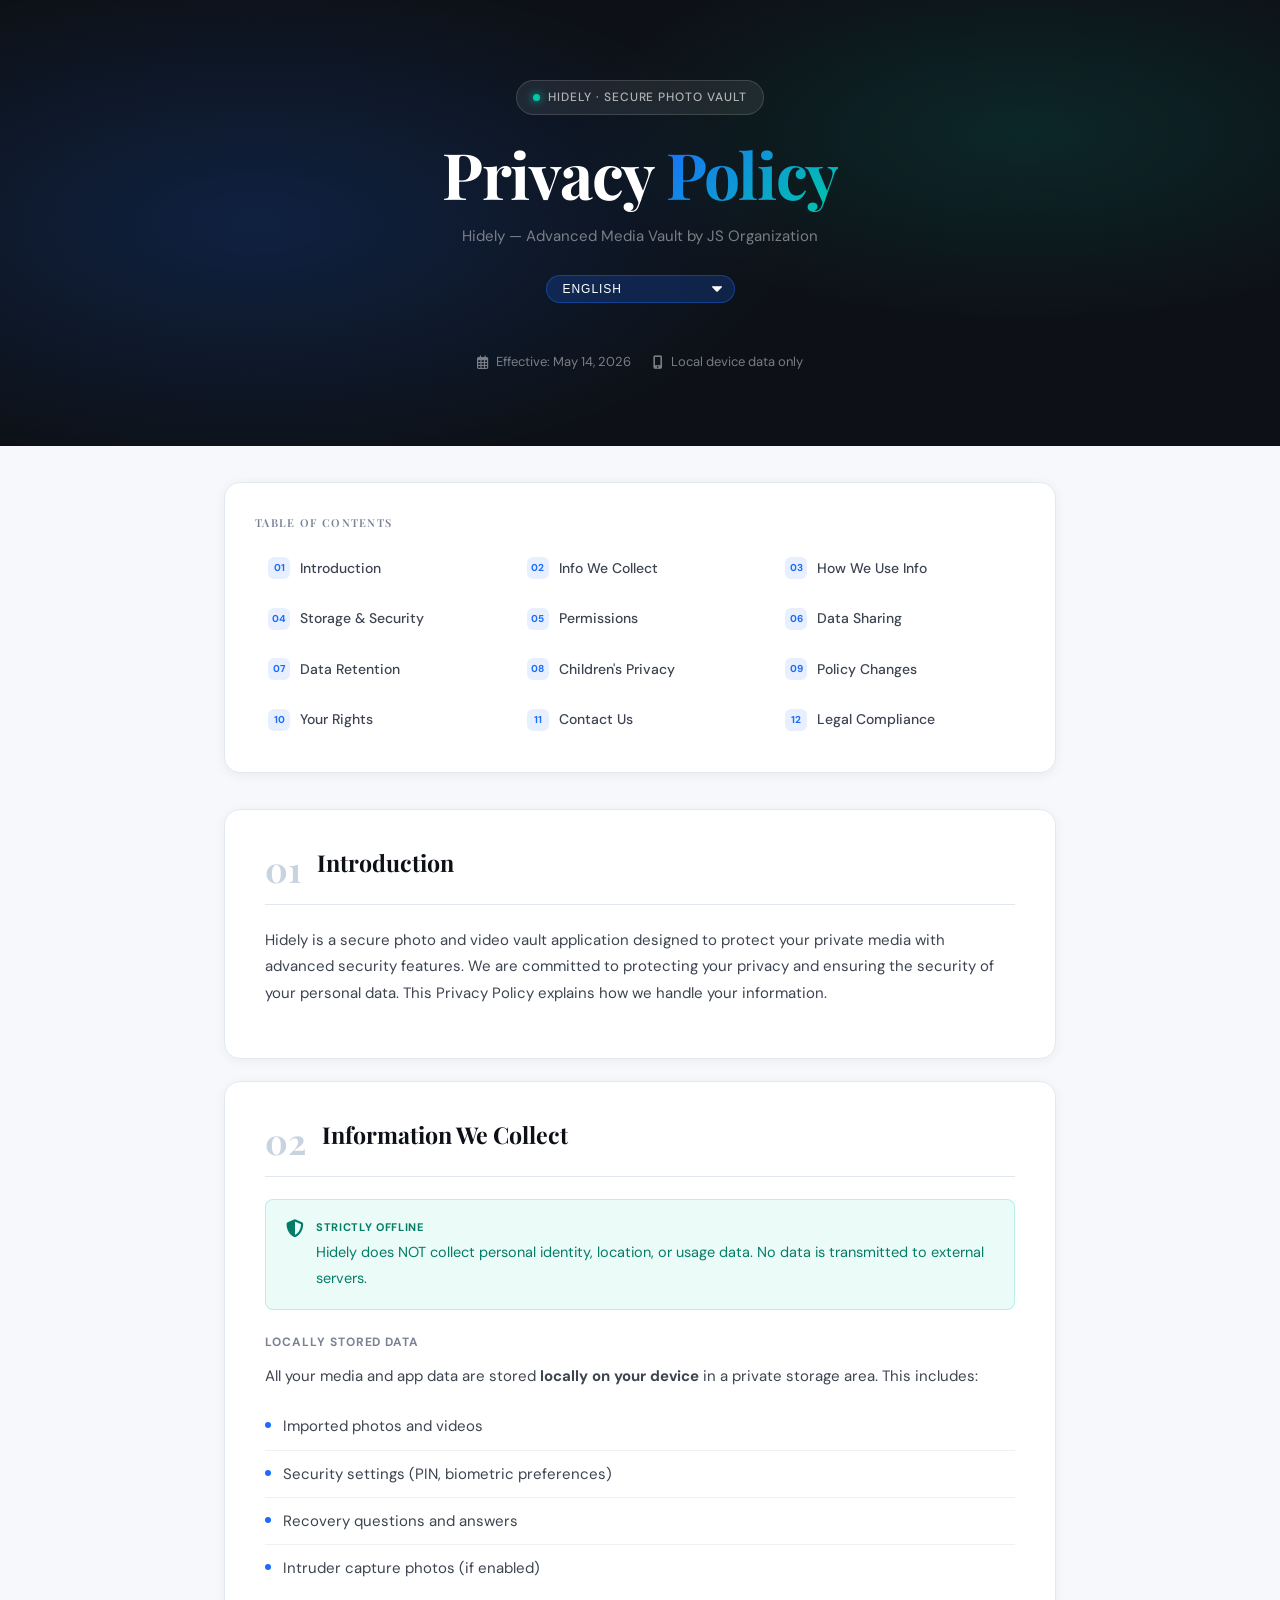
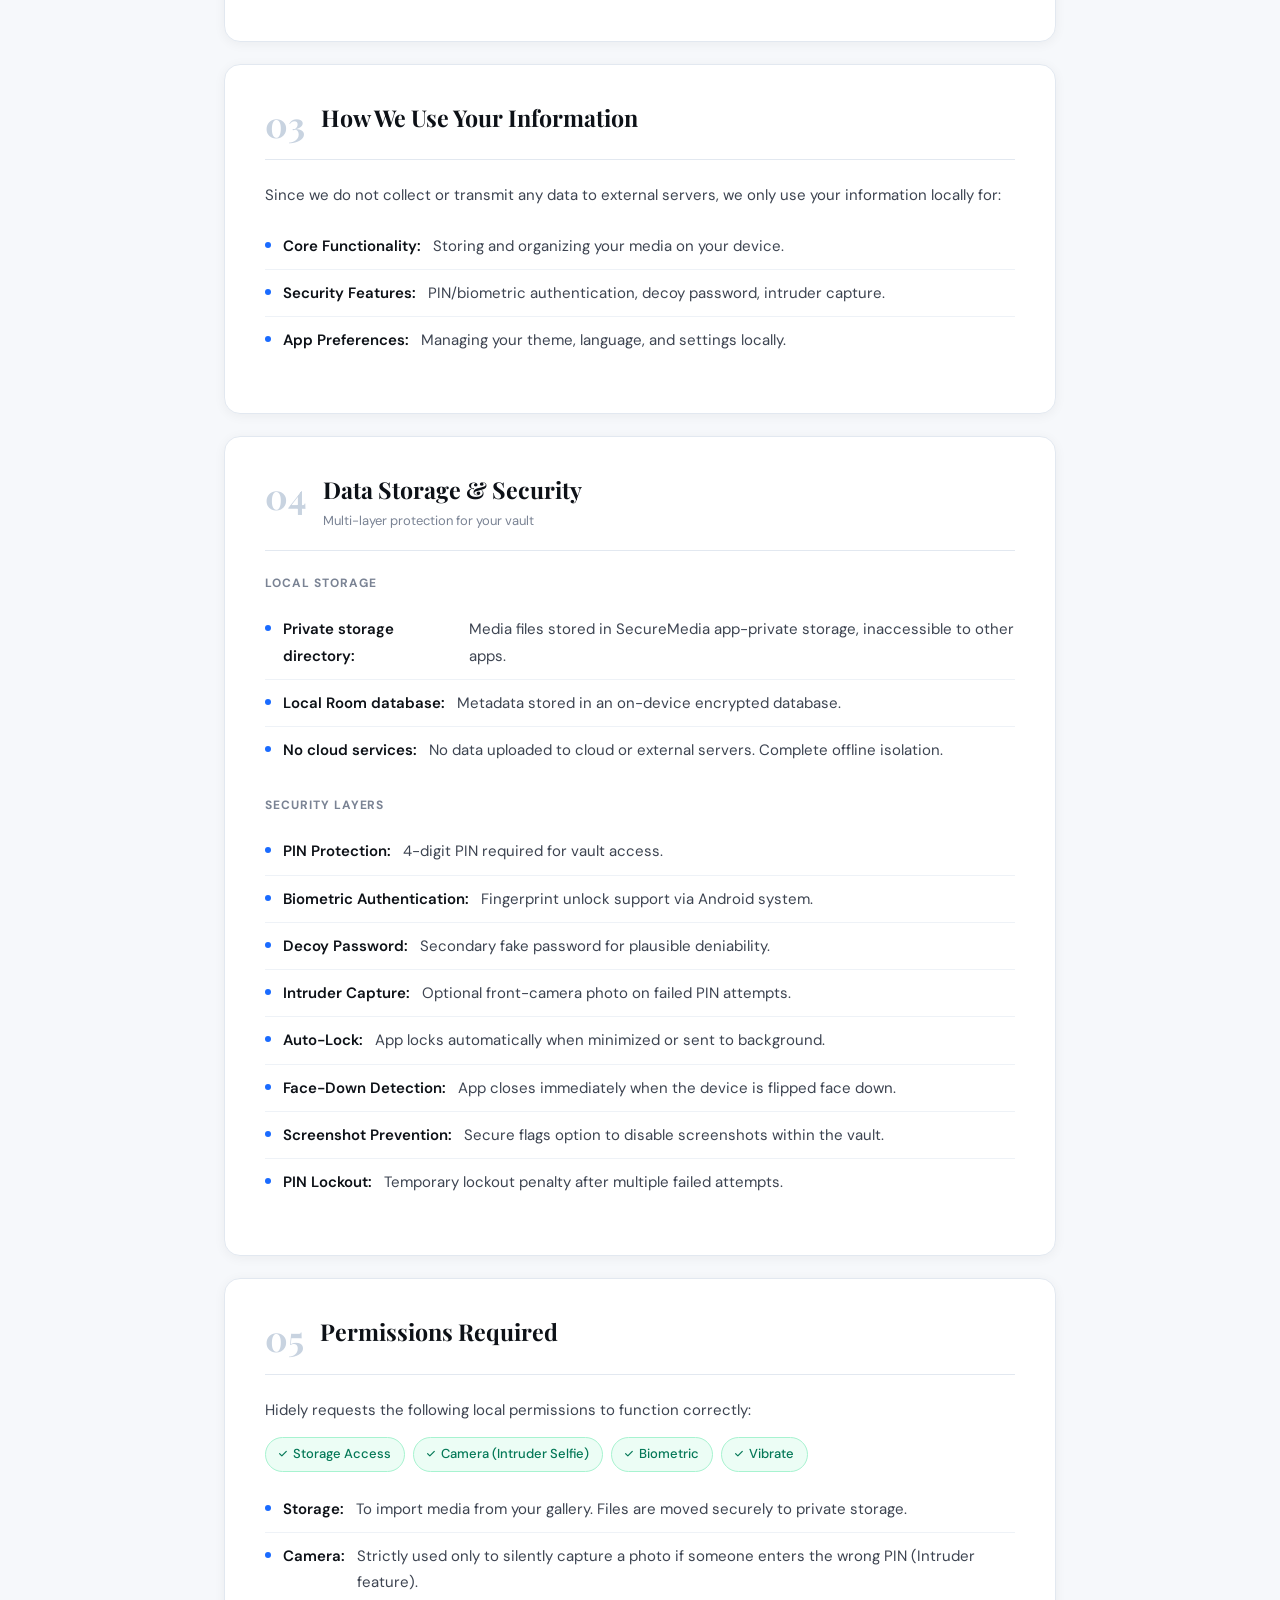
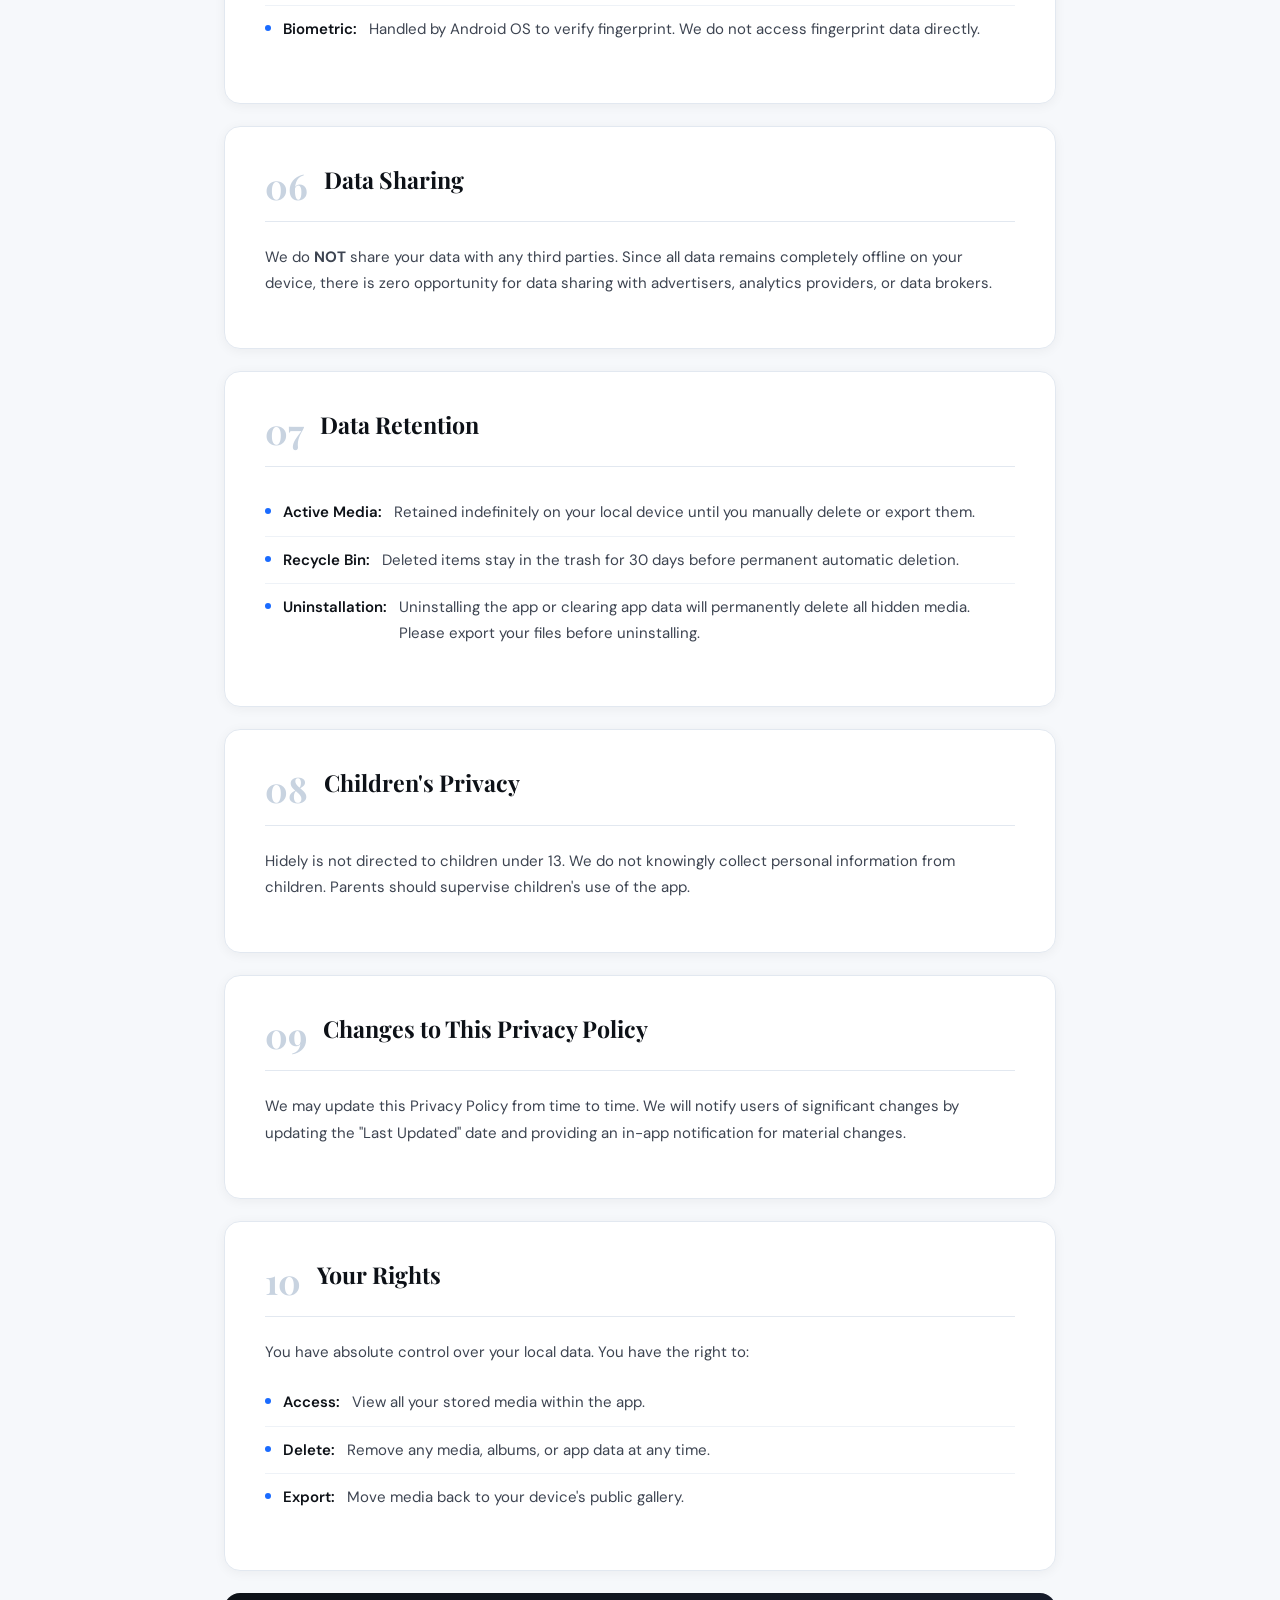
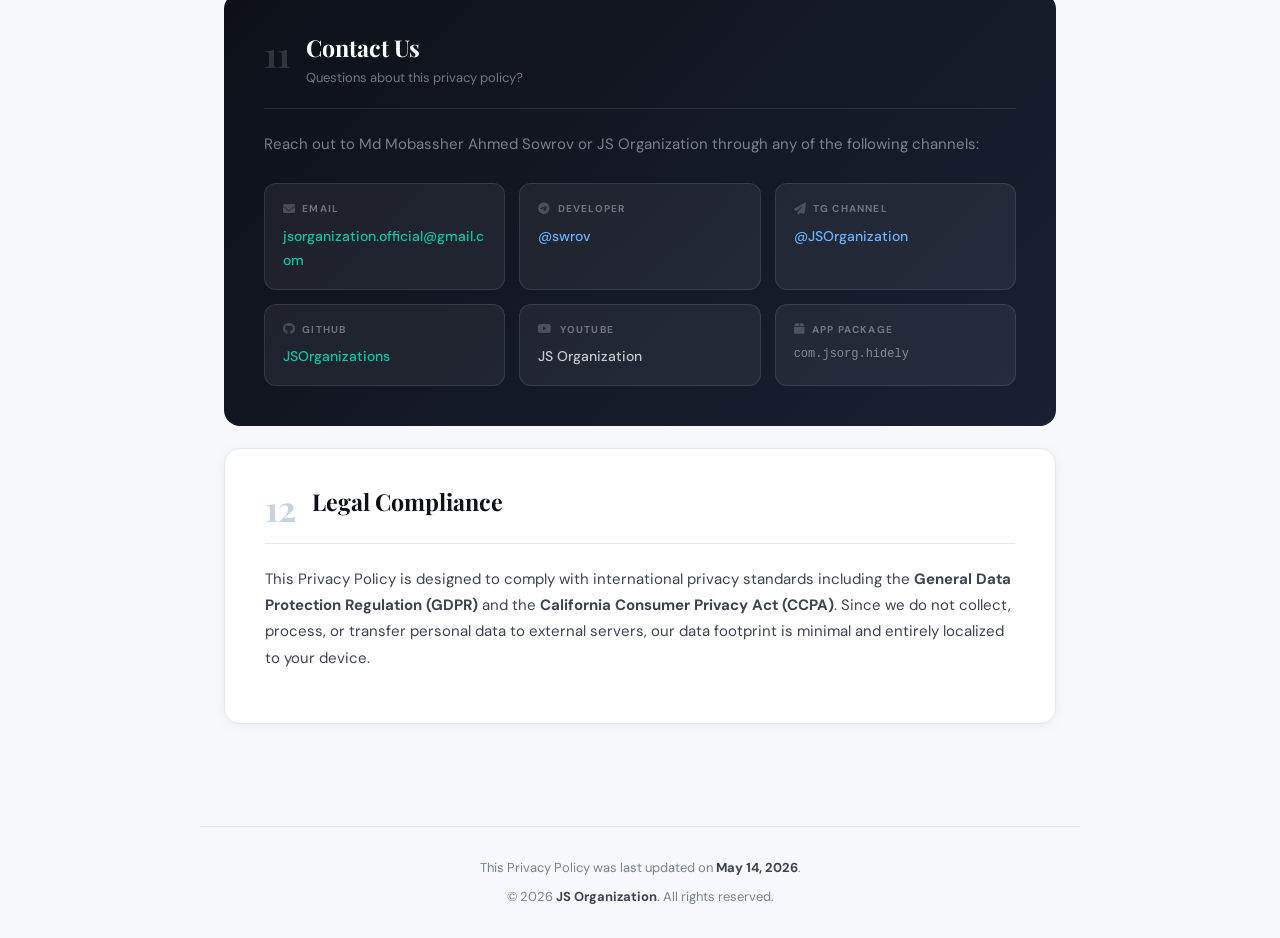
==== privacy-policy.html @ 4328ab18 "Updated" ====
<!DOCTYPE html>
<html lang="en">
<head>
    <meta charset="UTF-8">
    <meta name="viewport" content="width=device-width, initial-scale=1.0">
    <title>Privacy Policy — Hidely</title>
    <link href="https://fonts.googleapis.com/css2?family=Playfair+Display:wght@400;600;700&family=DM+Sans:ital,wght@0,300;0,400;0,500;0,600;1,400&display=swap" rel="stylesheet">
    <link rel="stylesheet" href="https://cdnjs.cloudflare.com/ajax/libs/font-awesome/6.4.0/css/all.min.css">
    <style>
        :root {
            --ink: #0d1117;
            --ink-light: #3d4451;
            --ink-muted: #7a8394;
            --surface: #ffffff;
            --surface-2: #f6f8fb;
            --surface-3: #eef2f7;
            --accent: #1a6bff;
            --accent-2: #00c9a7;
            --accent-glow: rgba(26, 107, 255, 0.10);
            --warn-bg: #fffbeb;
            --border: #e2e8f0;
            --border-strong: #c8d3e0;
            --radius: 16px;
            --radius-sm: 8px;
        }
        *, *::before, *::after { box-sizing: border-box; margin: 0; padding: 0; }
        html { scroll-behavior: smooth; }
        body {
            font-family: 'DM Sans', sans-serif;
            background: var(--surface-2);
            color: var(--ink);
            font-size: 16px;
            line-height: 1.75;
            -webkit-font-smoothing: antialiased;
        }
        
        body:not(.lang-en) .lang-en,
        body:not(.lang-bn) .lang-bn,
        body:not(.lang-hi) .lang-hi,
        body:not(.lang-es) .lang-es,
        body:not(.lang-ar) .lang-ar,
        body:not(.lang-fr) .lang-fr,
        body:not(.lang-ru) .lang-ru,
        body:not(.lang-ur) .lang-ur,
        body:not(.lang-fa) .lang-fa {
            display: none !important;
        }

        body[dir="rtl"] { text-align: right; }
        body[dir="rtl"] .policy-list li { padding-right: 0; }
        body[dir="rtl"] .policy-list li::before { margin-left: 12px; margin-right: 0; }
        body[dir="rtl"] .callout i { margin-left: 12px; margin-right: 0; }
        body[dir="rtl"] .contact-label i { margin-left: 6px; margin-right: 0; }
        
        .hero {
            background: var(--ink);
            position: relative;
            overflow: hidden;
            padding: clamp(48px,8vw,80px) clamp(16px,5vw,40px) clamp(40px,7vw,72px);
            text-align: center;
        }
        .hero::before {
            content:'';
            position:absolute; inset:0;
            background:
                radial-gradient(ellipse 60% 80% at 20% 50%, rgba(26,107,255,.18) 0%, transparent 70%),
                radial-gradient(ellipse 50% 60% at 80% 30%, rgba(0,201,167,.12) 0%, transparent 70%);
            pointer-events:none;
        }
        .hero-badge {
            display:inline-flex; align-items:center; gap:8px;
            background:rgba(255,255,255,.08); border:1px solid rgba(255,255,255,.14);
            border-radius:100px; padding:6px 16px;
            font-size:clamp(10px,2.5vw,12px); font-weight:500;
            letter-spacing:.08em; text-transform:uppercase;
            color:rgba(255,255,255,.65); margin-bottom:22px; position:relative;
        }
        .hero-badge::before {
            content:''; width:7px; height:7px; border-radius:50%;
            background:var(--accent-2); box-shadow:0 0 8px var(--accent-2); flex-shrink:0;
        }
        select.hero-badge {
            cursor: pointer;
            transition: all 0.2s ease;
            color: #fff;
            background: rgba(26,107,255,.2);
            border-color: rgba(26,107,255,.4);
            appearance: none;
            -webkit-appearance: none;
            padding-inline-end: 32px;
            background-image: url("data:image/svg+xml;charset=US-ASCII,%3Csvg%20xmlns%3D%22http%3A%2F%2Fwww.w3.org%2F2000%2Fsvg%22%20width%3D%22292.4%22%20height%3D%22292.4%22%3E%3Cpath%20fill%3D%22%23FFFFFF%22%20d%3D%22M287%2069.4a17.6%2017.6%200%200%200-13-5.4H18.4c-5%200-9.3%201.8-12.9%205.4A17.6%2017.6%200%200%200%200%2082.2c0%205%201.8%209.3%205.4%2012.9l128%20127.9c3.6%203.6%207.8%205.4%2012.8%205.4s9.2-1.8%2012.8-5.4L287%2095c3.5-3.5%205.4-7.8%205.4-12.8%200-5-1.9-9.2-5.5-12.8z%22%2F%3E%3C%2Fsvg%3E");
            background-repeat: no-repeat;
            background-position: right 12px center;
            background-size: 10px auto;
        }
        body[dir="rtl"] select.hero-badge {
            background-position: left 12px center;
            padding-inline-start: 32px;
            padding-inline-end: 16px;
        }
        select.hero-badge option { background: var(--ink); color: #fff; }
        select.hero-badge:hover { background-color: rgba(26,107,255,.3); transform: translateY(-2px); }
        .hero h1 {
            font-family:'Playfair Display',Georgia,serif;
            font-size:clamp(2rem,7vw,4rem); font-weight:700; color:#fff;
            letter-spacing:-.02em; line-height:1.15; position:relative; margin-bottom:12px;
        }
        .hero h1 span {
            background:linear-gradient(135deg,#1a6bff,#00c9a7);
            -webkit-background-clip:text; -webkit-text-fill-color:transparent; background-clip:text;
        }
        .hero-sub { color:rgba(255,255,255,.45); font-size:clamp(13px,3vw,15px); position:relative; }
        .hero-meta {
            display:flex; justify-content:center; flex-wrap:wrap;
            gap:clamp(10px,3vw,22px); position:relative; margin-top:26px;
        }
        .hero-meta-item {
            display:flex; align-items:center; gap:8px;
            font-size:clamp(11px,2.5vw,13px); color:rgba(255,255,255,.45);
        }
        .page-wrap {
            max-width:880px; margin:0 auto;
            padding:0 clamp(12px,4vw,24px) clamp(48px,8vw,80px);
        }
        .toc-card {
            background:var(--surface); border:1px solid var(--border);
            border-radius:var(--radius); padding:clamp(18px,4vw,30px);
            margin:clamp(20px,4vw,36px) 0;
            box-shadow:0 2px 12px rgba(13,17,23,.06);
            animation:fadeUp .4s ease both;
        }
        .toc-card h2 {
            font-family:'Playfair Display',serif;
            font-size:clamp(10px,2.5vw,11px); font-weight:600;
            text-transform:uppercase; letter-spacing:.12em;
            color:var(--ink-muted); margin-bottom:14px;
        }
        .toc-grid {
            display:grid;
            grid-template-columns:repeat(auto-fill,minmax(min(100%,200px),1fr));
            gap:6px;
        }
        .toc-link {
            display:flex; align-items:center; gap:10px;
            padding:9px 12px; border-radius:var(--radius-sm);
            text-decoration:none; color:var(--ink-light);
            font-size:clamp(12px,2.8vw,14px); font-weight:500;
            transition:background .18s,color .18s; border:1px solid transparent;
        }
        .toc-link:hover,.toc-link:focus {
            background:var(--accent-glow); color:var(--accent);
            border-color:rgba(26,107,255,.15); outline:none;
        }
        .toc-num {
            font-size:10px; font-weight:700; color:var(--accent);
            background:var(--accent-glow); width:22px; height:22px;
            border-radius:6px; display:flex; align-items:center;
            justify-content:center; flex-shrink:0;
        }
        .section-card {
            background:var(--surface); border:1px solid var(--border);
            border-radius:var(--radius);
            padding:clamp(20px,5vw,38px) clamp(18px,5vw,40px);
            margin-bottom:clamp(14px,3vw,22px);
            box-shadow:0 2px 12px rgba(13,17,23,.05);
            scroll-margin-top:20px;
            animation:fadeUp .45s ease both;
        }
        .section-header {
            display:flex; align-items:flex-start; gap:clamp(10px,3vw,16px);
            margin-bottom:clamp(16px,4vw,22px);
            padding-bottom:clamp(14px,3vw,18px);
            border-bottom:1px solid var(--border);
        }
        .section-num {
            font-family:'Playfair Display',serif;
            font-size:clamp(1.4rem,5vw,2.2rem); font-weight:700;
            color:var(--border-strong); line-height:1; flex-shrink:0; margin-top:3px;
        }
        .section-title {
            font-family:'Playfair Display',serif;
            font-size:clamp(1.05rem,3.5vw,1.45rem); font-weight:700;
            color:var(--ink); line-height:1.3;
        }
        .section-subtitle { font-size:clamp(11px,2.5vw,13px); color:var(--ink-muted); margin-top:4px; }
        .section-body p { color:var(--ink-light); margin-bottom:14px; font-size:clamp(13.5px,3vw,15px); }
        .section-body p:last-child { margin-bottom:0; }
        .section-body h3 {
            font-size:clamp(10px,2.5vw,12px); font-weight:700;
            text-transform:uppercase; letter-spacing:.08em;
            color:var(--ink-muted); margin:22px 0 10px;
        }
        .policy-list { list-style:none; margin:12px 0; }
        .policy-list li {
            display:flex; align-items:flex-start; gap:12px;
            padding:10px 0; border-bottom:1px solid var(--surface-3);
            font-size:clamp(13px,3vw,15px); color:var(--ink-light);
        }
        .policy-list li:last-child { border-bottom:none; }
        .policy-list li::before {
            content:''; width:6px; height:6px; border-radius:50%;
            background:var(--accent); flex-shrink:0; margin-top:9px;
        }
        .policy-list li strong { color:var(--ink); font-weight:600; }
        .callout {
            border-radius:var(--radius-sm);
            padding:clamp(13px,3vw,18px) clamp(13px,3vw,20px);
            margin:16px 0; display:flex; gap:12px;
            align-items:flex-start; font-size:clamp(13px,3vw,14.5px);
        }
        .callout i { flex-shrink:0; font-size: 18px; margin-top:2px; }
        .callout.info  { background:var(--accent-glow); border:1px solid rgba(26,107,255,.18); color:#1a4db5; }
        .callout.safe  { background:rgba(0,201,167,.08); border:1px solid rgba(0,201,167,.22); color:#047d67; }
        .callout.warning { background:var(--warn-bg); border:1px solid rgba(245,158,11,.4); color:#92640a; }
        .callout.danger { background:#fff1f1; border:1px solid #fecaca; color:#b91c1c; }
        .callout strong {
            display:block; font-weight:700; margin-bottom:3px;
            font-size:11px; text-transform:uppercase; letter-spacing:.06em;
        }
        .pill-grid { display:flex; flex-wrap:wrap; gap:8px; margin:14px 0; }
        .pill {
            display:inline-flex; align-items:center; gap:6px;
            background:var(--surface-3); border:1px solid var(--border);
            border-radius:100px; padding:5px 13px;
            font-size:clamp(11px,2.5vw,13px); font-weight:500; color:var(--ink-light);
        }
        .pill.blocked { background:#fff1f1; border-color:#fecaca; color:#b91c1c; }
        .pill.blocked::before { content:'\f00d'; font-family:"Font Awesome 6 Free"; font-weight:900; font-size:9px; }
        .pill.allowed { background:#ecfdf5; border-color:#a7f3d0; color:#047857; }
        .pill.allowed::before { content:'\f00c'; font-family:"Font Awesome 6 Free"; font-weight:900; font-size:9px; }
        .contact-card {
            background:linear-gradient(135deg,#0d1117 0%,#1a2033 100%);
            border-radius:var(--radius);
            padding:clamp(22px,5vw,40px); color:#fff;
            margin-bottom:clamp(14px,3vw,22px);
            animation:fadeUp .45s .44s ease both;
        }
        .contact-card .section-title { color:#fff; }
        .contact-card .section-subtitle { color:rgba(255,255,255,.42); }
        .contact-card .section-header { border-bottom-color:rgba(255,255,255,.10); }
        .contact-card .section-num { color:rgba(255,255,255,.15); }
        .contact-grid {
            display:grid; grid-template-columns:repeat(auto-fill,minmax(min(100%,185px),1fr));
            gap:clamp(10px,2.5vw,14px); margin-top:clamp(16px,4vw,26px);
        }
        .contact-item {
            background:rgba(255,255,255,.06); border:1px solid rgba(255,255,255,.10);
            border-radius:12px; padding:clamp(12px,3vw,16px) clamp(13px,3vw,18px);
            transition:background .18s,transform .18s; text-decoration:none; display:block;
        }
        a.contact-item:hover { background:rgba(255,255,255,.11); transform:translateY(-2px); }
        .contact-label {
            font-size:10px; font-weight:700; letter-spacing:.12em;
            text-transform:uppercase; color:rgba(255,255,255,.36);
            margin-bottom:6px; display:flex; align-items:center; gap:6px;
        }
        .contact-label i { opacity:.55; flex-shrink:0; font-size: 12px; }
        .contact-value { font-size:clamp(12px,2.8vw,14px); font-weight:500; color:rgba(255,255,255,.82); word-break:break-word; }
        .cv-green { color:var(--accent-2); }
        .cv-blue  { color:#6ab3ff; }
        .footer {
            text-align:center; padding:clamp(20px,4vw,30px) 20px;
            font-size:clamp(11px,2.5vw,13px); color:var(--ink-muted);
            border-top:1px solid var(--border); max-width:880px; margin:0 auto;
        }
        .footer strong { color:var(--ink-light); }
        
        @keyframes fadeUp {
            from { opacity:0; transform:translateY(16px); }
            to   { opacity:1; transform:translateY(0); }
        }
        .section-card:nth-child(1)  { animation-delay:.04s; }
        .section-card:nth-child(2)  { animation-delay:.08s; }
        .section-card:nth-child(3)  { animation-delay:.12s; }
        .section-card:nth-child(4)  { animation-delay:.16s; }
        .section-card:nth-child(5)  { animation-delay:.20s; }
        .section-card:nth-child(6)  { animation-delay:.24s; }
        .section-card:nth-child(7)  { animation-delay:.28s; }
        .section-card:nth-child(8)  { animation-delay:.32s; }
        .section-card:nth-child(9)  { animation-delay:.36s; }
        .section-card:nth-child(10) { animation-delay:.40s; }
        .section-card:nth-child(11) { animation-delay:.44s; }
        .section-card:nth-child(12) { animation-delay:.48s; }
        .contact-card { animation-delay:.52s; }
        
        @media (max-width:480px) {
            .toc-link { padding:11px 12px; }
            .contact-item { padding:13px 14px; }
        }
    </style>
</head>
<body class="lang-en" dir="ltr">

<div class="hero">
    <div class="hero-badge lang-en">Hidely &middot; Secure Photo Vault</div>
    <div class="hero-badge lang-bn">Hidely &middot; নিরাপদ ফটো ভল্ট</div>
    <div class="hero-badge lang-hi">Hidely &middot; सुरक्षित फोटो तिजोरी</div>
    <div class="hero-badge lang-es">Hidely &middot; Bóveda de Fotos Segura</div>
    <div class="hero-badge lang-ar">Hidely &middot; قبو الصور الآمن</div>
    <div class="hero-badge lang-fr">Hidely &middot; Coffre-fort Photo Sécurisé</div>
    <div class="hero-badge lang-ru">Hidely &middot; Защищенное Фотохранилище</div>
    <div class="hero-badge lang-ur">Hidely &middot; محفوظ تصویر والٹ</div>
    <div class="hero-badge lang-fa">Hidely &middot; صندوق امن عکس</div>
    
    <h1 class="lang-en">Privacy <span>Policy</span></h1>
    <h1 class="lang-bn">গোপনীয়তা <span>নীতি</span></h1>
    <h1 class="lang-hi">गोपनीयता <span>नीति</span></h1>
    <h1 class="lang-es">Política de <span>Privacidad</span></h1>
    <h1 class="lang-ar">سياسة <span>الخصوصية</span></h1>
    <h1 class="lang-fr">Politique de <span>Confidentialité</span></h1>
    <h1 class="lang-ru">Политика <span>Конфиденциальности</span></h1>
    <h1 class="lang-ur">رازداری <span>پالیسی</span></h1>
    <h1 class="lang-fa">سیاست <span>حریم خصوصی</span></h1>

    <p class="hero-sub lang-en">Hidely — Advanced Media Vault by JS Organization</p>
    <p class="hero-sub lang-bn">Hidely — JS Organization এর একটি উন্নত মিডিয়া ভল্ট</p>
    <p class="hero-sub lang-hi">Hidely — JS Organization द्वारा उन्नत मीडिया वॉल्ट</p>
    <p class="hero-sub lang-es">Hidely — Bóveda multimedia avanzada de JS Organization</p>
    <p class="hero-sub lang-ar">Hidely — قبو وسائط متقدم من JS Organization</p>
    <p class="hero-sub lang-fr">Hidely — Coffre-fort multimédia par JS Organization</p>
    <p class="hero-sub lang-ru">Hidely — Продвинутое медиа-хранилище от JS Organization</p>
    <p class="hero-sub lang-ur">Hidely — جے ایس آرگنائزیشن کا ایڈوانسڈ میڈیا والٹ</p>
    <p class="hero-sub lang-fa">Hidely — گاوصندوق رسانه پیشرفته توسط JS Organization</p>
    
    <div class="hero-meta">
        <select id="langSelect" class="hero-badge" onchange="toggleLanguage(this.value)">
            <option value="en">English</option>
            <option value="bn">বাংলা (Bangla)</option>
            <option value="hi">हिन्दी (Hindi)</option>
            <option value="es">Español (Spanish)</option>
            <option value="ar">العربية (Arabic)</option>
            <option value="fr">Français (French)</option>
            <option value="ru">Русский (Russian)</option>
            <option value="ur">اردو (Urdu)</option>
            <option value="fa">فارسی (Persian)</option>
        </select>
    </div>

    <div class="hero-meta">
        <div class="hero-meta-item">
            <i class="fa-regular fa-calendar-alt"></i>
            <span class="lang-en">Effective: May 14, 2026</span>
            <span class="lang-bn">কার্যকরী তারিখ: ১৪ মে, ২০২৬</span>
            <span class="lang-hi">प्रभावी: 14 मई, 2026</span>
            <span class="lang-es">Efectivo: 14 de mayo, 2026</span>
            <span class="lang-ar">ساري المفعول: ١٤ مايو ٢٠٢٦</span>
            <span class="lang-fr">En vigueur : 14 Mai 2026</span>
            <span class="lang-ru">Действует с: 14 мая 2026</span>
            <span class="lang-ur">مؤثر: 14 مئی 2026</span>
            <span class="lang-fa">موثر: ۱۴ مه ۲۰۲۶</span>
        </div>
        <div class="hero-meta-item">
            <i class="fa-solid fa-mobile-alt"></i>
            <span class="lang-en">Local device data only</span>
            <span class="lang-bn">শুধুমাত্র লোকাল ডিভাইস ডেটা</span>
            <span class="lang-hi">केवल स्थानीय उपकरण डेटा</span>
            <span class="lang-es">Solo datos del dispositivo local</span>
            <span class="lang-ar">بيانات الجهاز المحلي فقط</span>
            <span class="lang-fr">Données locales uniquement</span>
            <span class="lang-ru">Только локальные данные</span>
            <span class="lang-ur">صرف مقامی ڈیوائس کا ڈیٹا</span>
            <span class="lang-fa">فقط داده های دستگاه محلی</span>
        </div>
    </div>
</div>

<div class="page-wrap">
    
    <div class="toc-card">
        <h2 class="lang-en">Table of Contents</h2>
        <h2 class="lang-bn">সূচিপত্র</h2>
        <h2 class="lang-hi">विषय सूची</h2>
        <h2 class="lang-es">Tabla de Contenido</h2>
        <h2 class="lang-ar">جدول المحتويات</h2>
        <h2 class="lang-fr">Table des Matières</h2>
        <h2 class="lang-ru">Оглавление</h2>
        <h2 class="lang-ur">فہرست مضامین</h2>
        <h2 class="lang-fa">فهرست مطالب</h2>
        
        <div class="toc-grid">
            <a href="#s1" class="toc-link"><span class="toc-num">01</span>
                <span class="lang-en">Introduction</span><span class="lang-bn">ভূমিকা</span><span class="lang-hi">परिचय</span><span class="lang-es">Introducción</span><span class="lang-ar">مقدمة</span><span class="lang-fr">Introduction</span><span class="lang-ru">Введение</span><span class="lang-ur">تعارف</span><span class="lang-fa">مقدمه</span>
            </a>
            <a href="#s2" class="toc-link"><span class="toc-num">02</span>
                <span class="lang-en">Info We Collect</span><span class="lang-bn">সংগৃহীত তথ্য</span><span class="lang-hi">हम जो जानकारी एकत्र करते हैं</span><span class="lang-es">Información Recopilada</span><span class="lang-ar">المعلومات التي نجمعها</span><span class="lang-fr">Infos Collectées</span><span class="lang-ru">Сбор Информации</span><span class="lang-ur">ہماری جمع کردہ معلومات</span><span class="lang-fa">اطلاعات جمع آوری شده</span>
            </a>
            <a href="#s3" class="toc-link"><span class="toc-num">03</span>
                <span class="lang-en">How We Use Info</span><span class="lang-bn">তথ্য ব্যবহার</span><span class="lang-hi">जानकारी का उपयोग</span><span class="lang-es">Uso de Información</span><span class="lang-ar">كيف نستخدم المعلومات</span><span class="lang-fr">Utilisation des Infos</span><span class="lang-ru">Использование Информации</span><span class="lang-ur">معلومات کا استعمال</span><span class="lang-fa">استفاده از اطلاعات</span>
            </a>
            <a href="#s4" class="toc-link"><span class="toc-num">04</span>
                <span class="lang-en">Storage & Security</span><span class="lang-bn">স্টোরেজ এবং নিরাপত্তা</span><span class="lang-hi">भंडारण और सुरक्षा</span><span class="lang-es">Almacenamiento y Seguridad</span><span class="lang-ar">التخزين والأمان</span><span class="lang-fr">Stockage et Sécurité</span><span class="lang-ru">Хранение и Безопасность</span><span class="lang-ur">اسٹوریج اور سیکیورٹی</span><span class="lang-fa">ذخیره سازی و امنیت</span>
            </a>
            <a href="#s5" class="toc-link"><span class="toc-num">05</span>
                <span class="lang-en">Permissions</span><span class="lang-bn">পারমিশন</span><span class="lang-hi">अनुमतियां</span><span class="lang-es">Permisos Requeridos</span><span class="lang-ar">الأذونات المطلوبة</span><span class="lang-fr">Autorisations Requises</span><span class="lang-ru">Разрешения</span><span class="lang-ur">اجازت نامے</span><span class="lang-fa">مجوزها</span>
            </a>
            <a href="#s6" class="toc-link"><span class="toc-num">06</span>
                <span class="lang-en">Data Sharing</span><span class="lang-bn">ডেটা শেয়ারিং</span><span class="lang-hi">डेटा साझा करना</span><span class="lang-es">Intercambio de Datos</span><span class="lang-ar">مشاركة البيانات</span><span class="lang-fr">Partage de Données</span><span class="lang-ru">Обмен Данными</span><span class="lang-ur">ڈیٹا کا اشتراک</span><span class="lang-fa">اشتراک داده ها</span>
            </a>
            <a href="#s7" class="toc-link"><span class="toc-num">07</span>
                <span class="lang-en">Data Retention</span><span class="lang-bn">ডেটা সংরক্ষণ</span><span class="lang-hi">डेटा प्रतिधारण</span><span class="lang-es">Retención de Datos</span><span class="lang-ar">الاحتفاظ بالبيانات</span><span class="lang-fr">Conservation des Données</span><span class="lang-ru">Хранение Данных</span><span class="lang-ur">ڈیٹا کی برقراری</span><span class="lang-fa">حفظ داده ها</span>
            </a>
            <a href="#s8" class="toc-link"><span class="toc-num">08</span>
                <span class="lang-en">Children's Privacy</span><span class="lang-bn">শিশুদের গোপনীয়তা</span><span class="lang-hi">बच्चों की गोपनीयता</span><span class="lang-es">Privacidad Infantil</span><span class="lang-ar">خصوصية الأطفال</span><span class="lang-fr">Confidentialité des Enfants</span><span class="lang-ru">Детская Конфиденциальность</span><span class="lang-ur">بچوں کی رازداری</span><span class="lang-fa">حریم خصوصی کودکان</span>
            </a>
            <a href="#s9" class="toc-link"><span class="toc-num">09</span>
                <span class="lang-en">Policy Changes</span><span class="lang-bn">নীতির পরিবর্তন</span><span class="lang-hi">नीति में परिवर्तन</span><span class="lang-es">Cambios en la Política</span><span class="lang-ar">تغييرات السياسة</span><span class="lang-fr">Changements de Politique</span><span class="lang-ru">Изменения Политики</span><span class="lang-ur">پالیسی میں تبدیلیاں</span><span class="lang-fa">تغییرات سیاست</span>
            </a>
            <a href="#s10" class="toc-link"><span class="toc-num">10</span>
                <span class="lang-en">Your Rights</span><span class="lang-bn">আপনার অধিকার</span><span class="lang-hi">आपके अधिकार</span><span class="lang-es">Tus Derechos</span><span class="lang-ar">حقوقك</span><span class="lang-fr">Vos Droits</span><span class="lang-ru">Ваши Права</span><span class="lang-ur">آپ کے حقوق</span><span class="lang-fa">حقوق شما</span>
            </a>
            <a href="#s11" class="toc-link"><span class="toc-num">11</span>
                <span class="lang-en">Contact Us</span><span class="lang-bn">যোগাযোগ</span><span class="lang-hi">संपर्क करें</span><span class="lang-es">Contáctanos</span><span class="lang-ar">اتصل بنا</span><span class="lang-fr">Nous Contacter</span><span class="lang-ru">Контакты</span><span class="lang-ur">رابطہ کریں</span><span class="lang-fa">تماس با ما</span>
            </a>
            <a href="#s12" class="toc-link"><span class="toc-num">12</span>
                <span class="lang-en">Legal Compliance</span><span class="lang-bn">আইনি সম্মতি</span><span class="lang-hi">कानूनी अनुपालन</span><span class="lang-es">Cumplimiento Legal</span><span class="lang-ar">الامتثال القانوني</span><span class="lang-fr">Conformité Légale</span><span class="lang-ru">Юридическое Соответствие</span><span class="lang-ur">قانونی تعمیل</span><span class="lang-fa">انطباق قانونی</span>
            </a>
        </div>
    </div>

    <!-- Section 1 -->
    <div class="section-card" id="s1">
        <div class="section-header">
            <div class="section-num">01</div>
            <div>
                <div class="section-title lang-en">Introduction</div>
                <div class="section-title lang-bn">ভূমিকা</div>
                <div class="section-title lang-hi">परिचय</div>
                <div class="section-title lang-es">Introducción</div>
                <div class="section-title lang-ar">مقدمة</div>
                <div class="section-title lang-fr">Introduction</div>
                <div class="section-title lang-ru">Введение</div>
                <div class="section-title lang-ur">تعارف</div>
                <div class="section-title lang-fa">مقدمه</div>
            </div>
        </div>
        <div class="section-body">
            <p class="lang-en">Hidely is a secure photo and video vault application designed to protect your private media with advanced security features. We are committed to protecting your privacy and ensuring the security of your personal data. This Privacy Policy explains how we handle your information.</p>
            <p class="lang-bn">Hidely হলো একটি সুরক্ষিত ছবি এবং ভিডিও ভল্ট অ্যাপ্লিকেশান, যা উন্নত নিরাপত্তা বৈশিষ্ট্যের সাহায্যে আপনার ব্যক্তিগত মিডিয়া সুরক্ষিত রাখার জন্য ডিজাইন করা হয়েছে। আমরা আপনার গোপনীয়তা রক্ষা এবং ডেটার নিরাপত্তা নিশ্চিত করতে প্রতিশ্রুতিবদ্ধ। এই নীতিমালার মাধ্যমে আমরা কীভাবে আপনার তথ্য পরিচালনা করি তা ব্যাখ্যা করা হয়েছে।</p>
            <p class="lang-hi">Hidely एक सुरक्षित फोटो और वीडियो तिजोरी एप्लिकेशन है जिसे उन्नत सुरक्षा सुविधाओं के साथ आपके निजी मीडिया की रक्षा के लिए डिज़ाइन किया गया है। हम आपकी गोपनीयता की रक्षा करने और आपके व्यक्तिगत डेटा की सुरक्षा सुनिश्चित करने के लिए प्रतिबद्ध हैं। यह गोपनीयता नीति बताती है कि हम आपकी जानकारी को कैसे संभालते हैं।</p>
            <p class="lang-es">Hidely es una aplicación de bóveda segura para fotos y videos diseñada para proteger sus medios privados con funciones de seguridad avanzadas. Estamos comprometidos a proteger su privacidad y garantizar la seguridad de sus datos personales. Esta Política de Privacidad explica cómo manejamos su información.</p>
            <p class="lang-ar">Hidely هو تطبيق قبو آمن للصور ومقاطع الفيديو مصمم لحماية وسائطك الخاصة بميزات أمان متقدمة. نحن ملتزمون بحماية خصوصيتك وضمان أمان بياناتك الشخصية. تشرح سياسة الخصوصية هذه كيف نتعامل مع معلوماتك.</p>
            <p class="lang-fr">Hidely est une application de coffre-fort sécurisée pour photos et vidéos, conçue pour protéger vos médias privés avec des fonctionnalités de sécurité avancées. Nous nous engageons à protéger votre vie privée et à garantir la sécurité de vos données personnelles. Cette politique de confidentialité explique comment nous traitons vos informations.</p>
            <p class="lang-ru">Hidely — это безопасное приложение-хранилище для фото и видео, предназначенное для защиты ваших личных медиафайлов с помощью передовых функций безопасности. Мы стремимся защищать вашу конфиденциальность и обеспечивать безопасность ваших личных данных. В этой Политике конфиденциальности объясняется, как мы обращаемся с вашей информацией.</p>
            <p class="lang-ur">Hidely ایک محفوظ تصویر اور ویڈیو والٹ ایپلی کیشن ہے جسے جدید سیکیورٹی خصوصیات کے ساتھ آپ کے نجی میڈیا کی حفاظت کے لیے ڈیزائن کیا گیا ہے۔ ہم آپ کی رازداری کے تحفظ اور آپ کے ذاتی ڈیٹا کی سلامتی کو یقینی بنانے کے لیے پرعزم ہیں۔ یہ رازداری کی پالیسی بتاتی ہے کہ ہم آپ کی معلومات کو کیسے ہینڈل کرتے ہیں۔</p>
            <p class="lang-fa">Hidely یک برنامه امن گاوصندوق عکس و ویدیو است که برای محافظت از رسانه های خصوصی شما با ویژگی های امنیتی پیشرفته طراحی شده است. ما متعهد به محافظت از حریم خصوصی شما و اطمینان از امنیت داده های شخصی شما هستیم. این سیاست حفظ حریم خصوصی نحوه مدیریت اطلاعات شما را توضیح می دهد.</p>
        </div>
    </div>

    <!-- Section 2 -->
    <div class="section-card" id="s2">
        <div class="section-header">
            <div class="section-num">02</div>
            <div>
                <div class="section-title lang-en">Information We Collect</div>
                <div class="section-title lang-bn">সংগ্রহ করা তথ্য</div>
                <div class="section-title lang-hi">हम जो जानकारी एकत्र करते हैं</div>
                <div class="section-title lang-es">Información que Recopilamos</div>
                <div class="section-title lang-ar">المعلومات التي نجمعها</div>
                <div class="section-title lang-fr">Informations Collectées</div>
                <div class="section-title lang-ru">Информацию Которую Мы Собираем</div>
                <div class="section-title lang-ur">ہماری جمع کردہ معلومات</div>
                <div class="section-title lang-fa">اطلاعاتی که جمع آوری می کنیم</div>
            </div>
        </div>
        <div class="section-body">
            <div class="callout safe">
                <i class="fa-solid fa-shield-halved"></i>
                <div class="lang-en"><strong>Strictly Offline</strong> Hidely does NOT collect personal identity, location, or usage data. No data is transmitted to external servers.</div>
                <div class="lang-bn"><strong>সম্পূর্ণ অফলাইন</strong> Hidely কোনো ব্যক্তিগত পরিচয়, লোকেশন বা ব্যবহারের ডেটা সংগ্রহ করে না। কোনো ডেটা এক্সটার্নাল সার্ভারে পাঠানো হয় না।</div>
                <div class="lang-hi"><strong>पूरी तरह से ऑफ़लाइन</strong> Hidely व्यक्तिगत पहचान, स्थान या उपयोग डेटा एकत्र नहीं करता है। कोई डेटा बाहरी सर्वर पर प्रेषित नहीं किया जाता है।</div>
                <div class="lang-es"><strong>Estrictamente Offline</strong> Hidely NO recopila datos de identidad personal, ubicación ni uso. Ningún dato se transmite a servidores externos.</div>
                <div class="lang-ar"><strong>غير متصل تمامًا</strong> لا يجمع Hidely بيانات الهوية الشخصية أو الموقع أو الاستخدام. لا يتم نقل أي بيانات إلى خوادم خارجية.</div>
                <div class="lang-fr"><strong>Strictement Hors Ligne</strong> Hidely ne collecte PAS d'identité personnelle, de localisation ou de données d'utilisation. Aucune donnée n'est transmise à des serveurs externes.</div>
                <div class="lang-ru"><strong>Строго Офлайн</strong> Hidely НЕ собирает личные данные, данные о местоположении или использовании. Никакие данные не передаются на внешние серверы.</div>
                <div class="lang-ur"><strong>سختی سے آف لائن</strong> Hidely ذاتی شناخت، مقام، یا استعمال کا ڈیٹا اکٹھا نہیں کرتا ہے۔ کوئی بھی ڈیٹا بیرونی سرورز پر منتقل نہیں کیا جاتا ہے۔</div>
                <div class="lang-fa"><strong>کاملاً آفلاین</strong> Hidely داده‌های هویت شخصی، مکان یا استفاده را جمع‌آوری نمی‌کند. هیچ داده‌ای به سرورهای خارجی منتقل نمی‌شود.</div>
            </div>
            
            <h3 class="lang-en">Locally Stored Data</h3>
            <h3 class="lang-bn">লোকাল স্টোরেজ ডেটা</h3>
            <h3 class="lang-hi">स्थानीय रूप से संग्रहीत डेटा</h3>
            <h3 class="lang-es">Datos Almacenados Localmente</h3>
            <h3 class="lang-ar">البيانات المخزنة محليًا</h3>
            <h3 class="lang-fr">Données Stockées Localement</h3>
            <h3 class="lang-ru">Локально Сохраненные Данные</h3>
            <h3 class="lang-ur">مقامی طور پر محفوظ کردہ ڈیٹا</h3>
            <h3 class="lang-fa">داده های ذخیره شده محلی</h3>

            <p class="lang-en">All your media and app data are stored <strong>locally on your device</strong> in a private storage area. This includes:</p>
            <p class="lang-bn">আপনার সমস্ত মিডিয়া এবং অ্যাপ ডেটা <strong>শুধুমাত্র আপনার ডিভাইসের</strong> প্রাইভেট স্টোরেজে সংরক্ষিত থাকে। এর মধ্যে অন্তর্ভুক্ত:</p>
            <p class="lang-hi">आपके सभी मीडिया और ऐप डेटा <strong>आपके डिवाइस पर स्थानीय रूप से</strong> एक निजी संग्रहण क्षेत्र में संग्रहीत किए जाते हैं। इसमें शामिल हैं:</p>
            <p class="lang-es">Todos sus medios y datos de la aplicación se almacenan <strong>localmente en su dispositivo</strong> en un área de almacenamiento privado. Esto incluye:</p>
            <p class="lang-ar">يتم تخزين جميع الوسائط وبيانات التطبيق <strong>محليًا على جهازك</strong> في منطقة تخزين خاصة. وهذا يشمل:</p>
            <p class="lang-fr">Tous vos médias et données d'application sont stockés <strong>localement sur votre appareil</strong> dans une zone de stockage privée. Cela comprend :</p>
            <p class="lang-ru">Все ваши медиафайлы и данные приложения хранятся <strong>локально на вашем устройстве</strong> в частной области хранения. Это включает в себя:</p>
            <p class="lang-ur">آپ کا تمام میڈیا اور ایپ ڈیٹا ایک نجی اسٹوریج ایریا میں <strong>مقامی طور پر آپ کے آلے پر</strong> محفوظ کیا جاتا ہے۔ اس میں شامل ہیں:</p>
            <p class="lang-fa">همه رسانه‌ها و داده‌های برنامه شما <strong>به صورت محلی در دستگاه شما</strong> در یک منطقه ذخیره‌سازی خصوصی ذخیره می‌شوند. این شامل:</p>

            <ul class="policy-list lang-en">
                <li>Imported photos and videos</li>
                <li>Security settings (PIN, biometric preferences)</li>
                <li>Recovery questions and answers</li>
                <li>Intruder capture photos (if enabled)</li>
            </ul>
            <ul class="policy-list lang-bn">
                <li>ইমপোর্ট করা ছবি এবং ভিডিও</li>
                <li>নিরাপত্তা সেটিংস (পিন, বায়োমেট্রিক পছন্দ)</li>
                <li>রিকভারি প্রশ্ন এবং উত্তর</li>
                <li>অনুপ্রবেশকারীর ছবি (যদি চালু থাকে)</li>
            </ul>
            <ul class="policy-list lang-hi">
                <li>आयातित फ़ोटो और वीडियो</li>
                <li>सुरक्षा सेटिंग्स (पिन, बायोमेट्रिक प्राथमिकताएं)</li>
                <li>पुनर्प्राप्ति प्रश्न और उत्तर</li>
                <li>घुसपैठिए कैप्चर तस्वीरें (यदि सक्षम हो)</li>
            </ul>
            <ul class="policy-list lang-es">
                <li>Fotos y videos importados</li>
                <li>Configuraciones de seguridad (PIN, preferencias biométricas)</li>
                <li>Preguntas y respuestas de recuperación</li>
                <li>Fotos de captura de intrusos (si está habilitado)</li>
            </ul>
            <ul class="policy-list lang-ar">
                <li>الصور ومقاطع الفيديو المستوردة</li>
                <li>إعدادات الأمان (رمز PIN ، التفضيلات البيومترية)</li>
                <li>أسئلة وأجوبة الاسترداد</li>
                <li>صور التقاط الدخيل (في حالة التمكين)</li>
            </ul>
            <ul class="policy-list lang-fr">
                <li>Photos et vidéos importées</li>
                <li>Paramètres de sécurité (PIN, préférences biométriques)</li>
                <li>Questions et réponses de récupération</li>
                <li>Photos de capture d'intrus (si activé)</li>
            </ul>
            <ul class="policy-list lang-ru">
                <li>Импортированные фото и видео</li>
                <li>Настройки безопасности (PIN-код, биометрические настройки)</li>
                <li>Контрольные вопросы и ответы</li>
                <li>Фотографии злоумышленников (если включено)</li>
            </ul>
            <ul class="policy-list lang-ur">
                <li>درآمد شدہ تصاویر اور ویڈیوز</li>
                <li>سیکیورٹی ترتیبات (پن، بائیو میٹرک ترجیحات)</li>
                <li>بازیابی کے سوالات اور جوابات</li>
                <li>گھسنے والے کی تصویریں (اگر فعال ہوں)</li>
            </ul>
            <ul class="policy-list lang-fa">
                <li>عکس ها و ویدیوهای وارد شده</li>
                <li>تنظیمات امنیتی (پین، تنظیمات بیومتریک)</li>
                <li>سوالات و پاسخ های بازیابی</li>
                <li>عکس های گرفته شده از مزاحم (در صورت فعال بودن)</li>
            </ul>
        </div>
    </div>

    <!-- Section 3 -->
    <div class="section-card" id="s3">
        <div class="section-header">
            <div class="section-num">03</div>
            <div>
                <div class="section-title lang-en">How We Use Your Information</div>
                <div class="section-title lang-bn">কীভাবে আমরা আপনার তথ্য ব্যবহার করি</div>
                <div class="section-title lang-hi">हम आपकी जानकारी का उपयोग कैसे करते हैं</div>
                <div class="section-title lang-es">Cómo Usamos tu Información</div>
                <div class="section-title lang-ar">كيف نستخدم معلوماتك</div>
                <div class="section-title lang-fr">Comment Nous Utilisons Vos Informations</div>
                <div class="section-title lang-ru">Как Мы Используем Вашу Информацию</div>
                <div class="section-title lang-ur">ہم آپ کی معلومات کیسے استعمال کرتے ہیں</div>
                <div class="section-title lang-fa">نحوه استفاده از اطلاعات شما</div>
            </div>
        </div>
        <div class="section-body">
            <p class="lang-en">Since we do not collect or transmit any data to external servers, we only use your information locally for:</p>
            <p class="lang-bn">যেহেতু আমরা এক্সটার্নাল সার্ভারে কোনো ডেটা পাঠাই না, আমরা শুধুমাত্র লোকালি এই কাজের জন্য তথ্য ব্যবহার করি:</p>
            <p class="lang-hi">चूंकि हम किसी भी डेटा को बाहरी सर्वर पर एकत्र या प्रसारित नहीं करते हैं, इसलिए हम आपकी जानकारी का उपयोग केवल स्थानीय रूप से करते हैं:</p>
            <p class="lang-es">Dado que no recopilamos ni transmitimos datos a servidores externos, solo usamos su información localmente para:</p>
            <p class="lang-ar">نظرًا لأننا لا نجمع أو ننقل أي بيانات إلى خوادم خارجية ، فإننا نستخدم معلوماتك محليًا فقط من أجل:</p>
            <p class="lang-fr">Puisque nous ne collectons ni ne transmettons aucune donnée à des serveurs externes, nous utilisons vos informations uniquement localement pour :</p>
            <p class="lang-ru">Поскольку мы не собираем и не передаем данные на внешние серверы, мы используем вашу информацию только локально для:</p>
            <p class="lang-ur">چونکہ ہم کوئی بھی ڈیٹا بیرونی سرورز پر اکٹھا یا منتقل نہیں کرتے ہیں، اس لیے ہم آپ کی معلومات کو صرف مقامی طور پر استعمال کرتے ہیں:</p>
            <p class="lang-fa">از آنجایی که ما هیچ داده ای را در سرورهای خارجی جمع آوری یا منتقل نمی کنیم، از اطلاعات شما فقط به صورت محلی برای موارد زیر استفاده می کنیم:</p>
            
            <ul class="policy-list lang-en">
                <li><strong>Core Functionality:</strong> Storing and organizing your media on your device.</li>
                <li><strong>Security Features:</strong> PIN/biometric authentication, decoy password, intruder capture.</li>
                <li><strong>App Preferences:</strong> Managing your theme, language, and settings locally.</li>
            </ul>
            <ul class="policy-list lang-bn">
                <li><strong>মূল কাজ:</strong> আপনার ডিভাইসে মিডিয়া সংরক্ষণ ও সাজিয়ে রাখা।</li>
                <li><strong>নিরাপত্তা ফিচার:</strong> পিন/বায়োমেট্রিক অথেন্টিকেশন, ডিকয় পাসওয়ার্ড, ইন্ট্রুডার ক্যাপচার।</li>
                <li><strong>অ্যাপ সেটিংস:</strong> আপনার থিম, ভাষা এবং পছন্দসমূহ পরিচালনা করা।</li>
            </ul>
            <ul class="policy-list lang-hi">
                <li><strong>मुख्य कार्यक्षमता:</strong> आपके डिवाइस पर आपके मीडिया को संग्रहीत और व्यवस्थित करना।</li>
                <li><strong>सुरक्षा विशेषताएं:</strong> पिन/बायोमेट्रिक प्रमाणीकरण, डिकॉय पासवर्ड, घुसपैठिए कैप्चर।</li>
                <li><strong>ऐप प्राथमिकताएं:</strong> स्थानीय रूप से अपनी थीम, भाषा और सेटिंग्स प्रबंधित करना।</li>
            </ul>
            <ul class="policy-list lang-es">
                <li><strong>Funcionalidad Principal:</strong> Almacenar y organizar sus medios en su dispositivo.</li>
                <li><strong>Características de Seguridad:</strong> Autenticación PIN/biométrica, contraseña de señuelo, captura de intrusos.</li>
                <li><strong>Preferencias de la App:</strong> Administrar su tema, idioma y configuraciones localmente.</li>
            </ul>
            <ul class="policy-list lang-ar">
                <li><strong>الوظيفة الأساسية:</strong> تخزين وتنظيم الوسائط الخاصة بك على جهازك.</li>
                <li><strong>ميزات الأمان:</strong> مصادقة PIN / المقاييس الحيوية ، كلمة مرور شرك ، التقاط متسلل.</li>
                <li><strong>تفضيلات التطبيق:</strong> إدارة السمة واللغة والإعدادات محليًا.</li>
            </ul>
            <ul class="policy-list lang-fr">
                <li><strong>Fonctionnalité Principale :</strong> Stockage et organisation de vos médias sur votre appareil.</li>
                <li><strong>Fonctions de Sécurité :</strong> Authentification PIN/biométrique, mot de passe leurre, capture d'intrus.</li>
                <li><strong>Préférences de l'Application :</strong> Gestion locale de votre thème, langue et paramètres.</li>
            </ul>
            <ul class="policy-list lang-ru">
                <li><strong>Основная Функциональность:</strong> Хранение и организация ваших медиа на вашем устройстве.</li>
                <li><strong>Функции Безопасности:</strong> Аутентификация по PIN/биометрии, ложный пароль, захват злоумышленника.</li>
                <li><strong>Настройки Приложения:</strong> Локальное управление темой, языком и настройками.</li>
            </ul>
            <ul class="policy-list lang-ur">
                <li><strong>بنیادی فعالیت:</strong> آپ کے آلے پر آپ کے میڈیا کو اسٹور اور منظم کرنا۔</li>
                <li><strong>حفاظتی خصوصیات:</strong> پن/بائیو میٹرک توثیق، ڈیکوئے پاس ورڈ، گھسنے والے کو پکڑنا۔</li>
                <li><strong>ایپ کی ترجیحات:</strong> مقامی طور پر اپنی تھیم، زبان اور ترتیبات کا نظم کرنا۔</li>
            </ul>
            <ul class="policy-list lang-fa">
                <li><strong>عملکرد اصلی:</strong> ذخیره و سازماندهی رسانه های شما در دستگاه شما.</li>
                <li><strong>ویژگی های امنیتی:</strong> احراز هویت پین/بیومتریک، رمز عبور طعمه، دستگیری مزاحم.</li>
                <li><strong>تنظیمات برنامه:</strong> مدیریت محلی تم، زبان و تنظیمات.</li>
            </ul>
        </div>
    </div>

    <!-- Section 4: Storage & Security -->
    <div class="section-card" id="s4">
        <div class="section-header">
            <div class="section-num">04</div>
            <div>
                <div class="section-title lang-en">Data Storage & Security</div>
                <div class="section-title lang-bn">ডেটা স্টোরেজ ও নিরাপত্তা</div>
                <div class="section-title lang-hi">डेटा संग्रहण और सुरक्षा</div>
                <div class="section-title lang-es">Almacenamiento de Datos y Seguridad</div>
                <div class="section-title lang-ar">تخزين البيانات وأمنها</div>
                <div class="section-title lang-fr">Stockage de Données et Sécurité</div>
                <div class="section-title lang-ru">Хранение Данных и Безопасность</div>
                <div class="section-title lang-ur">ڈیٹا اسٹوریج اور سیکیورٹی</div>
                <div class="section-title lang-fa">ذخیره سازی و امنیت داده ها</div>
                <div class="section-subtitle lang-en">Multi-layer protection for your vault</div>
                <div class="section-subtitle lang-bn">আপনার ভল্টের জন্য মাল্টি-লেয়ার সুরক্ষা</div>
                <div class="section-subtitle lang-hi">आपके वॉल्ट के लिए बहु-स्तरीय सुरक्षा</div>
                <div class="section-subtitle lang-es">Protección multicapa para su bóveda</div>
                <div class="section-subtitle lang-ar">حماية متعددة الطبقات لقبو الخاص بك</div>
                <div class="section-subtitle lang-fr">Protection multicouche pour votre coffre</div>
                <div class="section-subtitle lang-ru">Многоуровневая защита для вашего хранилища</div>
                <div class="section-subtitle lang-ur">آپ کے والٹ کے لیے ملٹی لیئر تحفظ</div>
                <div class="section-subtitle lang-fa">محافظت چند لایه برای گاوصندوق شما</div>
            </div>
        </div>
        <div class="section-body">
            
            <h3 class="lang-en">Local Storage</h3>
            <h3 class="lang-bn">লোকাল স্টোরেজ</h3>
            <h3 class="lang-hi">स्थानीय भंडारण</h3>
            <h3 class="lang-es">Almacenamiento Local</h3>
            <h3 class="lang-ar">التخزين المحلي</h3>
            <h3 class="lang-fr">Stockage Local</h3>
            <h3 class="lang-ru">Локальное Хранилище</h3>
            <h3 class="lang-ur">مقامی اسٹوریج</h3>
            <h3 class="lang-fa">ذخیره سازی محلی</h3>
            
            <ul class="policy-list lang-en">
                <li><strong>Private storage directory:</strong> Media files stored in SecureMedia app-private storage, inaccessible to other apps.</li>
                <li><strong>Local Room database:</strong> Metadata stored in an on-device encrypted database.</li>
                <li><strong>No cloud services:</strong> No data uploaded to cloud or external servers. Complete offline isolation.</li>
            </ul>
            <ul class="policy-list lang-bn">
                <li><strong>প্রাইভেট স্টোরেজ ডিরেক্টরি:</strong> মিডিয়া ফাইলগুলো SecureMedia নামের প্রাইভেট স্টোরেজে সংরক্ষিত থাকে, যা অন্য অ্যাপ দেখতে পারে না।</li>
                <li><strong>লোকাল রুম ডেটাবেস:</strong> মেটাডেটা ডিভাইসের নিজস্ব এনক্রিপ্টেড ডেটাবেসে সংরক্ষিত থাকে।</li>
                <li><strong>কোনো ক্লাউড পরিষেবা নেই:</strong> কোনো ডেটা ক্লাউড বা এক্সটার্নাল সার্ভারে আপলোড করা হয় না। সম্পূর্ণ অফলাইন।</li>
            </ul>
            <ul class="policy-list lang-hi">
                <li><strong>निजी भंडारण निर्देशिका:</strong> अन्य ऐप्स के लिए दुर्गम SecureMedia ऐप-निजी भंडारण में संग्रहीत मीडिया फ़ाइलें।</li>
                <li><strong>स्थानीय कक्ष डेटाबेस:</strong> मेटाडेटा ऑन-डिवाइस एन्क्रिप्टेड डेटाबेस में संग्रहीत किया जाता है।</li>
                <li><strong>कोई क्लाउड सेवा नहीं:</strong> क्लाउड या बाहरी सर्वर पर कोई डेटा अपलोड नहीं किया गया। पूर्ण ऑफ़लाइन अलगाव।</li>
            </ul>
            <ul class="policy-list lang-es">
                <li><strong>Directorio de almacenamiento privado:</strong> Archivos multimedia almacenados en el almacenamiento privado de la aplicación SecureMedia, inaccesible para otras aplicaciones.</li>
                <li><strong>Base de datos local Room:</strong> Metadatos almacenados en una base de datos cifrada en el dispositivo.</li>
                <li><strong>Sin servicios en la nube:</strong> Ningún dato subido a la nube o servidores externos. Aislamiento fuera de línea completo.</li>
            </ul>
            <ul class="policy-list lang-ar">
                <li><strong>دليل التخزين الخاص:</strong> يتم تخزين ملفات الوسائط في التخزين الخاص لتطبيق SecureMedia ، ولا يمكن للتطبيقات الأخرى الوصول إليها.</li>
                <li><strong>قاعدة بيانات الغرفة المحلية:</strong> البيانات الوصفية المخزنة في قاعدة بيانات مشفرة على الجهاز.</li>
                <li><strong>لا توجد خدمات سحابية:</strong> لم يتم تحميل أي بيانات إلى السحابة أو الخوادم الخارجية. العزلة الكاملة دون اتصال بالإنترنت.</li>
            </ul>
            <ul class="policy-list lang-fr">
                <li><strong>Répertoire de stockage privé :</strong> Fichiers multimédias stockés dans le stockage privé de l'application SecureMedia, inaccessibles aux autres applications.</li>
                <li><strong>Base de données Room locale :</strong> Métadonnées stockées dans une base de données chiffrée sur l'appareil.</li>
                <li><strong>Aucun service cloud :</strong> Aucune donnée téléchargée sur le cloud ou des serveurs externes. Isolation hors ligne complète.</li>
            </ul>
            <ul class="policy-list lang-ru">
                <li><strong>Каталог частного хранилища:</strong> Медиафайлы, хранящиеся в частном хранилище приложения SecureMedia, недоступном для других приложений.</li>
                <li><strong>Локальная база данных Room:</strong> Метаданные хранятся в зашифрованной базе данных на устройстве.</li>
                <li><strong>Нет облачных сервисов:</strong> Данные не загружаются в облако или на внешние серверы. Полная автономная изоляция.</li>
            </ul>
            <ul class="policy-list lang-ur">
                <li><strong>نجی اسٹوریج ڈائرکٹری:</strong> دیگر ایپس کے لیے ناقابل رسائی SecureMedia ایپ کے پرائیویٹ اسٹوریج میں محفوظ کردہ میڈیا فائلیں۔</li>
                <li><strong>مقامی روم ڈیٹا بیس:</strong> میٹا ڈیٹا آن ڈیوائس انکرپٹڈ ڈیٹا بیس میں محفوظ ہے۔</li>
                <li><strong>کوئی کلاؤڈ سروسز نہیں:</strong> کلاؤڈ یا بیرونی سرورز پر کوئی ڈیٹا اپ لوڈ نہیں کیا گیا۔ مکمل آف لائن تنہائی۔</li>
            </ul>
            <ul class="policy-list lang-fa">
                <li><strong>فهرست ذخیره سازی خصوصی:</strong> فایل های رسانه ای در حافظه خصوصی برنامه SecureMedia ذخیره می شوند و برای سایر برنامه ها غیرقابل دسترسی هستند.</li>
                <li><strong>پایگاه داده محلی اتاق:</strong> ابرداده ذخیره شده در پایگاه داده رمزگذاری شده در دستگاه.</li>
                <li><strong>بدون خدمات ابری:</strong> هیچ داده ای در ابر یا سرورهای خارجی آپلود نشده است. انزوای کامل آفلاین.</li>
            </ul>

            <h3 class="lang-en">Security Layers</h3>
            <h3 class="lang-bn">নিরাপত্তা স্তরসমূহ</h3>
            <h3 class="lang-hi">सुरक्षा परतें</h3>
            <h3 class="lang-es">Capas de Seguridad</h3>
            <h3 class="lang-ar">طبقات الأمان</h3>
            <h3 class="lang-fr">Couches de Sécurité</h3>
            <h3 class="lang-ru">Уровни Безопасности</h3>
            <h3 class="lang-ur">سیکیورٹی کی پرتیں۔</h3>
            <h3 class="lang-fa">لایه های امنیتی</h3>

            <ul class="policy-list lang-en">
                <li><strong>PIN Protection:</strong> 4-digit PIN required for vault access.</li>
                <li><strong>Biometric Authentication:</strong> Fingerprint unlock support via Android system.</li>
                <li><strong>Decoy Password:</strong> Secondary fake password for plausible deniability.</li>
                <li><strong>Intruder Capture:</strong> Optional front-camera photo on failed PIN attempts.</li>
                <li><strong>Auto-Lock:</strong> App locks automatically when minimized or sent to background.</li>
                <li><strong>Face-Down Detection:</strong> App closes immediately when the device is flipped face down.</li>
                <li><strong>Screenshot Prevention:</strong> Secure flags option to disable screenshots within the vault.</li>
                <li><strong>PIN Lockout:</strong> Temporary lockout penalty after multiple failed attempts.</li>
            </ul>
            <ul class="policy-list lang-bn">
                <li><strong>পিন সুরক্ষা:</strong> ভল্টে অ্যাক্সেস করার জন্য ৪-ডিজিটের পিন প্রয়োজন।</li>
                <li><strong>বায়োমেট্রিক অথেনটিকেশন:</strong> অ্যান্ড্রয়েড সিস্টেমের মাধ্যমে ফিঙ্গারপ্রিন্ট আনলক সমর্থন।</li>
                <li><strong>ডিকয় পাসওয়ার্ড:</strong> ভুয়া ভল্ট দেখানোর জন্য দ্বিতীয় একটি নকল পাসওয়ার্ড।</li>
                <li><strong>ইন্ট্রুডার ক্যাপচার:</strong> ভুল পিন দিলে ফ্রন্ট ক্যামেরা দিয়ে ছবি তোলার ঐচ্ছিক সুবিধা।</li>
                <li><strong>অটো-লক:</strong> অ্যাপ মিনিমাইজ বা ব্যাকগ্রাউন্ডে গেলে স্বয়ংক্রিয়ভাবে লক হয়ে যায়।</li>
                <li><strong>ফেস-ডাউন ডিটেকশন:</strong> ডিভাইসের স্ক্রিন নিচের দিকে উল্টে রাখলে অ্যাপ সাথে সাথে বন্ধ হয়ে যায়।</li>
                <li><strong>স্ক্রিনশট প্রতিরোধ:</strong> ভল্টের ভেতরে স্ক্রিনশট নেওয়া বন্ধ করার সিকিউর ফ্ল্যাগ অপশন।</li>
                <li><strong>পিন লকআউট:</strong> বারবার ভুল পিন দিলে সাময়িকভাবে অ্যাপ লক হয়ে যাওয়ার ব্যবস্থা।</li>
            </ul>
            <ul class="policy-list lang-hi">
                <li><strong>पिन सुरक्षा:</strong> वॉल्ट एक्सेस के लिए 4-अंकीय पिन आवश्यक है।</li>
                <li><strong>बायोमेट्रिक प्रमाणीकरण:</strong> Android सिस्टम के माध्यम से फ़िंगरप्रिंट अनलॉक समर्थन।</li>
                <li><strong>डिकॉय पासवर्ड:</strong> प्रशंसनीय इनकार के लिए द्वितीयक नकली पासवर्ड।</li>
                <li><strong>घुसपैठिया कैप्चर:</strong> विफल पिन प्रयासों पर वैकल्पिक फ्रंट-कैमरा फोटो।</li>
                <li><strong>ऑटो-लॉक:</strong> कम या पृष्ठभूमि में भेजे जाने पर ऐप स्वचालित रूप से लॉक हो जाता है।</li>
                <li><strong>फेस-डाउन डिटेक्शन:</strong> डिवाइस के चेहरे को नीचे की ओर फ़्लिप करने पर ऐप तुरंत बंद हो जाता है।</li>
                <li><strong>स्क्रीनशॉट रोकथाम:</strong> वॉल्ट के भीतर स्क्रीनशॉट को अक्षम करने का सुरक्षित विकल्प।</li>
                <li><strong>पिन लॉकआउट:</strong> कई विफल प्रयासों के बाद अस्थायी लॉकआउट जुर्माना।</li>
            </ul>
            <ul class="policy-list lang-es">
                <li><strong>Protección de PIN:</strong> Se requiere un PIN de 4 dígitos para acceder a la bóveda.</li>
                <li><strong>Autenticación Biométrica:</strong> Soporte de desbloqueo de huellas dactilares.</li>
                <li><strong>Contraseña de Señuelo:</strong> Contraseña falsa secundaria para negación plausible.</li>
                <li><strong>Captura de Intrusos:</strong> Foto de cámara frontal opcional en intentos fallidos de PIN.</li>
                <li><strong>Bloqueo Automático:</strong> La aplicación se bloquea automáticamente en segundo plano.</li>
                <li><strong>Detección Boca Abajo:</strong> La aplicación se cierra cuando el dispositivo se voltea.</li>
                <li><strong>Prevención de Capturas de Pantalla:</strong> Opción para deshabilitar capturas de pantalla.</li>
                <li><strong>Bloqueo de PIN:</strong> Bloqueo temporal después de múltiples intentos fallidos.</li>
            </ul>
            <ul class="policy-list lang-ar">
                <li><strong>حماية PIN:</strong> مطلوب رمز PIN مكون من 4 أرقام للوصول إلى القبو.</li>
                <li><strong>المصادقة البيومترية:</strong> دعم فتح بصمة الإصبع.</li>
                <li><strong>كلمة مرور الشرك:</strong> كلمة مرور مزيفة ثانوية للإنكار المعقول.</li>
                <li><strong>التقاط الدخيل:</strong> صورة اختيارية للكاميرا الأمامية عند فشل محاولات PIN.</li>
                <li><strong>القفل التلقائي:</strong> يتم قفل التطبيق تلقائيًا في الخلفية.</li>
                <li><strong>الكشف وجهًا لأسفل:</strong> يُغلق التطبيق عند قلب الجهاز.</li>
                <li><strong>منع لقطة الشاشة:</strong> خيار لتعطيل لقطات الشاشة.</li>
                <li><strong>قفل PIN:</strong> إغلاق مؤقت بعد عدة محاولات فاشلة.</li>
            </ul>
            <ul class="policy-list lang-fr">
                <li><strong>Protection par PIN :</strong> Code PIN à 4 chiffres requis pour l'accès au coffre-fort.</li>
                <li><strong>Authentification Biométrique :</strong> Prise en charge du déverrouillage par empreinte digitale.</li>
                <li><strong>Mot de passe Leurre :</strong> Faux mot de passe secondaire pour un déni plausible.</li>
                <li><strong>Capture d'Intrus :</strong> Photo de la caméra frontale sur les tentatives de code PIN échouées.</li>
                <li><strong>Verrouillage Auto :</strong> L'application se verrouille en arrière-plan.</li>
                <li><strong>Détection Face vers le Bas :</strong> L'application se ferme lorsque l'appareil est retourné.</li>
                <li><strong>Prévention des Captures d'Écran :</strong> Option pour désactiver les captures d'écran.</li>
                <li><strong>Verrouillage du PIN :</strong> Verrouillage temporaire après plusieurs tentatives infructueuses.</li>
            </ul>
            <ul class="policy-list lang-ru">
                <li><strong>Защита PIN-кодом:</strong> Для доступа в хранилище требуется 4-значный PIN-код.</li>
                <li><strong>Биометрическая Аутентификация:</strong> Поддержка разблокировки по отпечатку пальца.</li>
                <li><strong>Ложный Пароль:</strong> Вторичный фальшивый пароль для правдоподобного отрицания.</li>
                <li><strong>Захват Злоумышленника:</strong> Фото с фронтальной камеры при неудачных попытках ввода PIN-кода.</li>
                <li><strong>Автоблокировка:</strong> Приложение автоматически блокируется в фоновом режиме.</li>
                <li><strong>Обнаружение Лицом Вниз:</strong> Приложение закрывается при переворачивании устройства.</li>
                <li><strong>Предотвращение Скриншотов:</strong> Опция отключения скриншотов.</li>
                <li><strong>Блокировка PIN-кода:</strong> Временная блокировка после неудачных попыток.</li>
            </ul>
            <ul class="policy-list lang-ur">
                <li><strong>پن پروٹیکشن:</strong> والٹ تک رسائی کے لیے 4 ہندسوں کا پن درکار ہے۔</li>
                <li><strong>بائیو میٹرک توثیق:</strong> فنگر پرنٹ انلاک سپورٹ۔</li>
                <li><strong>ڈیکوئے پاس ورڈ:</strong> قابل فہم انکار کے لیے ثانوی جعلی پاس ورڈ۔</li>
                <li><strong>انٹروڈر کیپچر:</strong> ناکام پن کی کوششوں پر فرنٹ کیمرہ تصویر۔</li>
                <li><strong>آٹو لاک:</strong> پس منظر میں ایپ خود بخود لاک ہوجاتی ہے۔</li>
                <li><strong>فیس ڈاون کا پتہ لگانا:</strong> ڈیوائس پلٹ جانے پر ایپ بند ہو جاتی ہے۔</li>
                <li><strong>اسکرین شاٹ کی روک تھام:</strong> اسکرین شاٹس کو غیر فعال کرنے کا اختیار۔</li>
                <li><strong>پن لاک آؤٹ:</strong> متعدد ناکام کوششوں کے بعد عارضی لاک آؤٹ۔</li>
            </ul>
            <ul class="policy-list lang-fa">
                <li><strong>حفاظت از پین:</strong> برای دسترسی به گاوصندوق به پین ​​4 رقمی نیاز است.</li>
                <li><strong>احراز هویت بیومتریک:</strong> پشتیبانی از باز کردن قفل اثر انگشت.</li>
                <li><strong>رمز عبور طعمه:</strong> رمز عبور جعلی ثانویه برای انکار قابل قبول.</li>
                <li><strong>گرفتن مزاحم:</strong> عکس دوربین جلو در صورت تلاش ناموفق پین.</li>
                <li><strong>قفل خودکار:</strong> برنامه به طور خودکار در پس زمینه قفل می شود.</li>
                <li><strong>تشخیص رو به پایین:</strong> با چرخاندن دستگاه، برنامه بسته می شود.</li>
                <li><strong>جلوگیری از اسکرین شات:</strong> گزینه ای برای غیرفعال کردن اسکرین شات ها.</li>
                <li><strong>قفل کردن پین:</strong> قفل موقت پس از تلاش های ناموفق.</li>
            </ul>
        </div>
    </div>

    <!-- Section 5 -->
    <div class="section-card" id="s5">
        <div class="section-header">
            <div class="section-num">05</div>
            <div>
                <div class="section-title lang-en">Permissions Required</div>
                <div class="section-title lang-bn">প্রয়োজনীয় পারমিশনসমূহ</div>
                <div class="section-title lang-hi">आवश्यक अनुमतियाँ</div>
                <div class="section-title lang-es">Permisos Requeridos</div>
                <div class="section-title lang-ar">الأذونات المطلوبة</div>
                <div class="section-title lang-fr">Autorisations Requises</div>
                <div class="section-title lang-ru">Требуемые Разрешения</div>
                <div class="section-title lang-ur">درکار اجازتیں</div>
                <div class="section-title lang-fa">مجوزهای مورد نیاز</div>
            </div>
        </div>
        <div class="section-body">
            <p class="lang-en">Hidely requests the following local permissions to function correctly:</p>
            <p class="lang-bn">সঠিকভাবে কাজ করার জন্য Hidely নিচের লোকাল পারমিশনগুলো ব্যবহার করে:</p>
            <p class="lang-hi">Hidely को सही ढंग से कार्य करने के लिए निम्नलिखित स्थानीय अनुमतियों की आवश्यकता होती है:</p>
            <p class="lang-es">Hidely solicita los siguientes permisos locales para funcionar correctamente:</p>
            <p class="lang-ar">يطلب Hidely الأذونات المحلية التالية ليعمل بشكل صحيح:</p>
            <p class="lang-fr">Hidely demande les autorisations locales suivantes pour fonctionner correctement :</p>
            <p class="lang-ru">Hidely запрашивает следующие локальные разрешения для корректной работы:</p>
            <p class="lang-ur">Hidely درست طریقے سے کام کرنے کے لیے درج ذیل مقامی اجازتوں کی درخواست کرتا ہے:</p>
            <p class="lang-fa">Hidely برای عملکرد صحیح مجوزهای محلی زیر را درخواست می کند:</p>
            
            <div class="pill-grid lang-en">
                <span class="pill allowed">Storage Access</span>
                <span class="pill allowed">Camera (Intruder Selfie)</span>
                <span class="pill allowed">Biometric</span>
                <span class="pill allowed">Vibrate</span>
            </div>
            <div class="pill-grid lang-bn">
                <span class="pill allowed">স্টোরেজ অ্যাক্সেস</span>
                <span class="pill allowed">ক্যামেরা (অনুপ্রবেশকারীর ছবি)</span>
                <span class="pill allowed">বায়োমেট্রিক</span>
                <span class="pill allowed">ভাইব্রেট</span>
            </div>
            <div class="pill-grid lang-hi">
                <span class="pill allowed">भंडारण पहुंच</span>
                <span class="pill allowed">कैमरा (घुसपैठिए की सेल्फी)</span>
                <span class="pill allowed">बायोमेट्रिक</span>
                <span class="pill allowed">कंपन</span>
            </div>
            <div class="pill-grid lang-es">
                <span class="pill allowed">Acceso al Almacenamiento</span>
                <span class="pill allowed">Cámara (Selfie Intruso)</span>
                <span class="pill allowed">Biometría</span>
                <span class="pill allowed">Vibrar</span>
            </div>
            <div class="pill-grid lang-ar">
                <span class="pill allowed">الوصول إلى التخزين</span>
                <span class="pill allowed">الكاميرا (صورة شخصية الدخيل)</span>
                <span class="pill allowed">المقاييس الحيوية</span>
                <span class="pill allowed">اهتزاز</span>
            </div>
            <div class="pill-grid lang-fr">
                <span class="pill allowed">Accès au Stockage</span>
                <span class="pill allowed">Caméra (Selfie Intrus)</span>
                <span class="pill allowed">Biométrique</span>
                <span class="pill allowed">Vibrer</span>
            </div>
            <div class="pill-grid lang-ru">
                <span class="pill allowed">Доступ к Хранилищу</span>
                <span class="pill allowed">Камера (Селфи Злоумышленника)</span>
                <span class="pill allowed">Биометрия</span>
                <span class="pill allowed">Вибрация</span>
            </div>
            <div class="pill-grid lang-ur">
                <span class="pill allowed">اسٹوریج تک رسائی</span>
                <span class="pill allowed">کیمرہ (گھسنے والے کی سیلفی)</span>
                <span class="pill allowed">بائیو میٹرک</span>
                <span class="pill allowed">وائبریٹ</span>
            </div>
            <div class="pill-grid lang-fa">
                <span class="pill allowed">دسترسی به فضای ذخیره سازی</span>
                <span class="pill allowed">دوربین (سلفی مزاحم)</span>
                <span class="pill allowed">بیومتریک</span>
                <span class="pill allowed">لرزش</span>
            </div>
            
            <ul class="policy-list lang-en">
                <li><strong>Storage:</strong> To import media from your gallery. Files are moved securely to private storage.</li>
                <li><strong>Camera:</strong> Strictly used only to silently capture a photo if someone enters the wrong PIN (Intruder feature).</li>
                <li><strong>Biometric:</strong> Handled by Android OS to verify fingerprint. We do not access fingerprint data directly.</li>
            </ul>
            <ul class="policy-list lang-bn">
                <li><strong>স্টোরেজ:</strong> গ্যালারি থেকে মিডিয়া ইমপোর্ট করার জন্য। ফাইলগুলো নিরাপদে প্রাইভেট স্টোরেজে নেওয়া হয়।</li>
                <li><strong>ক্যামেরা:</strong> ভুল পিন দিলে চুপিসারে ছবি তোলার জন্য (শুধুমাত্র Intruder ফিচারের জন্য)।</li>
                <li><strong>বায়োমেট্রিক:</strong> ফিঙ্গারপ্রিন্ট ভেরিফাই করার জন্য। অ্যাপ সরাসরি আপনার ফিঙ্গারপ্রিন্ট ডেটা দেখতে বা নিতে পারে মোহতে পারে না।</li>
            </ul>
            <ul class="policy-list lang-hi">
                <li><strong>भंडारण:</strong> आपकी गैलरी से मीडिया आयात करने के लिए। फ़ाइलें सुरक्षित रूप से निजी संग्रहण में ले जाई जाती हैं।</li>
                <li><strong>कैमरा:</strong> यदि कोई गलत पिन (घुसपैठिए की सुविधा) दर्ज करता है, तो चुपचाप फोटो कैप्चर करने के लिए सख्ती से उपयोग किया जाता है।</li>
                <li><strong>बायोमेट्रिक:</strong> फ़िंगरप्रिंट सत्यापित करने के लिए Android OS द्वारा नियंत्रित। हम फ़िंगरप्रिंट डेटा तक सीधे नहीं पहुंचते हैं।</li>
            </ul>
            <ul class="policy-list lang-es">
                <li><strong>Almacenamiento:</strong> Para importar medios de su galería. Los archivos se mueven de forma segura al almacenamiento privado.</li>
                <li><strong>Cámara:</strong> Utilizado estrictamente solo para capturar una foto en silencio si alguien ingresa el PIN incorrecto (función de intruso).</li>
                <li><strong>Biométrico:</strong> Manejado por el sistema operativo Android para verificar la huella digital. No accedemos a los datos de huellas dactilares directamente.</li>
            </ul>
            <ul class="policy-list lang-ar">
                <li><strong>التخزين:</strong> لاستيراد الوسائط من معرض الصور الخاص بك. يتم نقل الملفات بشكل آمن إلى التخزين الخاص.</li>
                <li><strong>الكاميرا:</strong> تُستخدم بدقة فقط لالتقاط صورة بصمت إذا أدخل شخص ما رقم تعريف شخصي خاطئًا (ميزة الدخيل).</li>
                <li><strong>المقاييس الحيوية:</strong> يتم التعامل معها بواسطة نظام التشغيل Android للتحقق من بصمة الإصبع. لا نصل إلى بيانات بصمات الأصابع مباشرة.</li>
            </ul>
            <ul class="policy-list lang-fr">
                <li><strong>Stockage :</strong> Pour importer des médias de votre galerie. Les fichiers sont déplacés en toute sécurité vers un stockage privé.</li>
                <li><strong>Caméra :</strong> Strictement utilisé uniquement pour capturer silencieusement une photo si quelqu'un saisit le mauvais code PIN (fonctionnalité Intruder).</li>
                <li><strong>Biométrique :</strong> Géré par le système d'exploitation Android pour vérifier l'empreinte digitale. Nous n'accédons pas directement aux données d'empreintes digitales.</li>
            </ul>
            <ul class="policy-list lang-ru">
                <li><strong>Хранилище:</strong> Для импорта медиа из вашей галереи. Файлы безопасно перемещаются в частное хранилище.</li>
                <li><strong>Камера:</strong> Строго используется только для незаметной съемки фото, если кто-то вводит неправильный PIN-код (функция злоумышленника).</li>
                <li><strong>Биометрия:</strong> Обрабатывается ОС Android для проверки отпечатка пальца. Мы не имеем прямого доступа к данным отпечатков пальцев.</li>
            </ul>
            <ul class="policy-list lang-ur">
                <li><strong>اسٹوریج:</strong> آپ کی گیلری سے میڈیا درآمد کرنے کے لیے۔ فائلوں کو محفوظ طریقے سے نجی اسٹوریج میں منتقل کیا جاتا ہے۔</li>
                <li><strong>کیمرہ:</strong> سختی سے صرف تصویر کو خاموشی سے کیپچر کرنے کے لیے استعمال کیا جاتا ہے اگر کوئی غلط پن (انٹروڈر فیچر) درج کرتا ہے۔</li>
                <li><strong>بائیو میٹرک:</strong> فنگر پرنٹ کی تصدیق کے لیے Android OS کے ذریعے ہینڈل کیا جاتا ہے۔ ہم فنگر پرنٹ ڈیٹا تک براہ راست رسائی حاصل نہیں کرتے ہیں۔</li>
            </ul>
            <ul class="policy-list lang-fa">
                <li><strong>ذخیره سازی:</strong> برای وارد کردن رسانه از گالری خود. فایل ها به طور ایمن به حافظه خصوصی منتقل می شوند.</li>
                <li><strong>دوربین:</strong> فقط برای گرفتن عکس به صورت بی صدا استفاده می شود در صورتی که شخصی پین اشتباه (ویژگی مزاحم) را وارد کند.</li>
                <li><strong>بیومتریک:</strong> توسط سیستم عامل Android برای تأیید اثر انگشت مدیریت می شود. ما مستقیماً به داده های اثر انگشت دسترسی نداریم.</li>
            </ul>
        </div>
    </div>

    <!-- Section 6 -->
    <div class="section-card" id="s6">
        <div class="section-header">
            <div class="section-num">06</div>
            <div>
                <div class="section-title lang-en">Data Sharing</div>
                <div class="section-title lang-bn">ডেটা শেয়ারিং</div>
                <div class="section-title lang-hi">डेटा साझा करना</div>
                <div class="section-title lang-es">Intercambio de Datos</div>
                <div class="section-title lang-ar">مشاركة البيانات</div>
                <div class="section-title lang-fr">Partage de Données</div>
                <div class="section-title lang-ru">Обмен Данными</div>
                <div class="section-title lang-ur">ڈیٹا شیئرنگ</div>
                <div class="section-title lang-fa">اشتراک گذاری داده ها</div>
            </div>
        </div>
        <div class="section-body">
            <p class="lang-en">We do <strong>NOT</strong> share your data with any third parties. Since all data remains completely offline on your device, there is zero opportunity for data sharing with advertisers, analytics providers, or data brokers.</p>
            <p class="lang-bn">আমরা তৃতীয় পক্ষের সাথে আপনার কোনো ডেটা <strong>শেয়ার করি না</strong>। যেহেতু সমস্ত ডেটা সম্পূর্ণ অফলাইনে আপনার ডিভাইসেই থাকে, তাই বিজ্ঞাপনদাতা, অ্যানালিটিক্স প্রোভাইডার বা ডেটা ব্রোকারদের সাথে ডেটা শেয়ার করার কোনো সুযোগই নেই।</p>
            <p class="lang-hi">हम किसी भी तीसरे पक्ष के साथ आपका डेटा साझा <strong>नहीं</strong> करते हैं। चूंकि सभी डेटा आपके डिवाइस पर पूरी तरह से ऑफ़लाइन रहता है, इसलिए विज्ञापनदाताओं, विश्लेषण प्रदाताओं या डेटा दलालों के साथ डेटा साझा करने का शून्य अवसर है।</p>
            <p class="lang-es">Nosotros <strong>NO</strong> compartimos sus datos con terceros. Dado que todos los datos permanecen completamente fuera de línea en su dispositivo, no hay oportunidad de compartirlos con anunciantes, proveedores de análisis o corredores de datos.</p>
            <p class="lang-ar">نحن <strong>لا</strong> نشارك بياناتك مع أي أطراف ثالثة. نظرًا لأن جميع البيانات تظل غير متصلة بالإنترنت تمامًا على جهازك ، فلا توجد فرصة لمشاركة البيانات مع المعلنين أو مزودي التحليلات أو وسطاء البيانات.</p>
            <p class="lang-fr">Nous ne partageons <strong>PAS</strong> vos données avec des tiers. Puisque toutes les données restent complètement hors ligne sur votre appareil, il n'y a aucune possibilité de partage de données avec des annonceurs, des fournisseurs d'analyses ou des courtiers en données.</p>
            <p class="lang-ru">Мы <strong>НЕ</strong> передаем ваши данные третьим лицам. Поскольку все данные остаются полностью в автономном режиме на вашем устройстве, нет никакой возможности для обмена данными с рекламодателями, поставщиками аналитики или брокерами данных.</p>
            <p class="lang-ur">ہم کسی بھی تیسرے فریق کے ساتھ آپ کا ڈیٹا شیئر <strong>نہیں</strong> کرتے ہیں۔ چونکہ تمام ڈیٹا آپ کے آلے پر مکمل طور پر آف لائن رہتا ہے، اس لیے مشتہرین، تجزیاتی فراہم کنندگان، یا ڈیٹا بروکرز کے ساتھ ڈیٹا شیئر کرنے کا صفر موقع ہے۔</p>
            <p class="lang-fa">ما داده های شما را با هیچ شخص ثالثی به اشتراک <strong>نمی گذاریم</strong>. از آنجایی که همه داده‌ها کاملاً در دستگاه شما آفلاین می‌مانند، هیچ فرصتی برای اشتراک‌گذاری داده‌ها با تبلیغ‌کنندگان، ارائه‌دهندگان تجزیه و تحلیل یا دلال‌های داده وجود ندارد.</p>
        </div>
    </div>

    <!-- Section 7 -->
    <div class="section-card" id="s7">
        <div class="section-header">
            <div class="section-num">07</div>
            <div>
                <div class="section-title lang-en">Data Retention</div>
                <div class="section-title lang-bn">ডেটা সংরক্ষণ</div>
                <div class="section-title lang-hi">डेटा प्रतिधारण</div>
                <div class="section-title lang-es">Retención de Datos</div>
                <div class="section-title lang-ar">الاحتفاظ بالبيانات</div>
                <div class="section-title lang-fr">Conservation des Données</div>
                <div class="section-title lang-ru">Хранение Данных</div>
                <div class="section-title lang-ur">ڈیٹا کی برقراری</div>
                <div class="section-title lang-fa">نگهداری داده ها</div>
            </div>
        </div>
        <div class="section-body">
            <ul class="policy-list lang-en">
                <li><strong>Active Media:</strong> Retained indefinitely on your local device until you manually delete or export them.</li>
                <li><strong>Recycle Bin:</strong> Deleted items stay in the trash for 30 days before permanent automatic deletion.</li>
                <li><strong>Uninstallation:</strong> Uninstalling the app or clearing app data will permanently delete all hidden media. Please export your files before uninstalling.</li>
            </ul>
            <ul class="policy-list lang-bn">
                <li><strong>সক্রিয় মিডিয়া:</strong> যতক্ষণ না আপনি নিজে ডিলিট বা এক্সপোর্ট করছেন, ততক্ষণ ডিভাইসেই সংরক্ষিত থাকে।</li>
                <li><strong>রিসাইকেল বিন:</strong> মুছে ফেলা মিডিয়া স্থায়ীভাবে ডিলিট হওয়ার আগে ৩০ দিন রিসাইকেল বিনে থাকে।</li>
                <li><strong>আনইনস্টল:</strong> অ্যাপ আনইনস্টল বা ডেটা ক্লিয়ার করলে সমস্ত লুকানো মিডিয়া স্থায়ীভাবে মুছে যাবে। আনইনস্টল করার আগে অবশ্যই মিডিয়া গ্যালারিতে এক্সপোর্ট করুন।</li>
            </ul>
            <ul class="policy-list lang-hi">
                <li><strong>सक्रिय मीडिया:</strong> आपके स्थानीय डिवाइस पर अनिश्चित काल तक तब तक बनाए रखा जाता है जब तक आप मैन्युअल रूप से उन्हें हटा या निर्यात नहीं करते।</li>
                <li><strong>रीसायकल बिन:</strong> हटाए गए आइटम स्थायी स्वचालित हटाने से पहले 30 दिनों तक कचरे में रहते हैं।</li>
                <li><strong>अनइंस्टॉलेशन:</strong> ऐप को अनइंस्टॉल करने या ऐप डेटा साफ़ करने से सभी छिपे हुए मीडिया स्थायी रूप से हट जाएंगे। कृपया अनइंस्टॉल करने से पहले अपनी फ़ाइलें निर्यात करें।</li>
            </ul>
            <ul class="policy-list lang-es">
                <li><strong>Medios Activos:</strong> Se retienen indefinidamente en su dispositivo local hasta que los elimine o exporte manualmente.</li>
                <li><strong>Papelera de Reciclaje:</strong> Los elementos eliminados permanecen en la papelera durante 30 días antes de su eliminación automática permanente.</li>
                <li><strong>Desinstalación:</strong> Desinstalar la aplicación o borrar los datos de la aplicación eliminará permanentemente todos los medios ocultos. Exporte sus archivos antes de desinstalar.</li>
            </ul>
            <ul class="policy-list lang-ar">
                <li><strong>الوسائط النشطة:</strong> يتم الاحتفاظ بها إلى أجل غير مسمى على جهازك المحلي حتى تقوم بحذفها أو تصديرها يدويًا.</li>
                <li><strong>سلة المحذوفات:</strong> تبقى العناصر المحذوفة في سلة المهملات لمدة 30 يومًا قبل الحذف التلقائي الدائم.</li>
                <li><strong>إلغاء التثبيت:</strong> سيؤدي إلغاء تثبيت التطبيق أو مسح بيانات التطبيق إلى حذف جميع الوسائط المخفية بشكل دائم. يرجى تصدير ملفاتك قبل إلغاء التثبيت.</li>
            </ul>
            <ul class="policy-list lang-fr">
                <li><strong>Médias Actifs :</strong> Conservés indéfiniment sur votre appareil local jusqu'à ce que vous les supprimiez ou les exportiez manuellement.</li>
                <li><strong>Corbeille :</strong> Les éléments supprimés restent dans la corbeille pendant 30 jours avant suppression automatique permanente.</li>
                <li><strong>Désinstallation :</strong> La désinstallation de l'application ou l'effacement des données supprimera définitivement tous les médias cachés. Veuillez exporter vos fichiers avant de désinstaller.</li>
            </ul>
            <ul class="policy-list lang-ru">
                <li><strong>Активные Медиа:</strong> Хранятся бесконечно на вашем локальном устройстве, пока вы вручную не удалите или не экспортируете их.</li>
                <li><strong>Корзина:</strong> Удаленные элементы остаются в корзине в течение 30 дней перед окончательным автоматическим удалением.</li>
                <li><strong>Удаление Приложения:</strong> Удаление приложения или очистка данных приложения навсегда удалит все скрытые медиа. Пожалуйста, экспортируйте свои файлы перед удалением.</li>
            </ul>
            <ul class="policy-list lang-ur">
                <li><strong>ایکٹو میڈیا:</strong> آپ کے مقامی ڈیوائس پر غیر معینہ مدت تک اس وقت تک برقرار رکھا جاتا ہے جب تک کہ آپ انہیں دستی طور پر حذف یا برآمد نہ کریں۔</li>
                <li><strong>ری سائیکل بن:</strong> حذف شدہ اشیاء مستقل خودکار حذف ہونے سے پہلے 30 دنوں تک کوڑے دان میں رہتی ہیں۔</li>
                <li><strong>ان انسٹالیشن:</strong> ایپ کو ان انسٹال کرنے یا ایپ ڈیٹا صاف کرنے سے تمام پوشیدہ میڈیا مستقل طور پر حذف ہو جائے گا۔ براہ کرم ان انسٹال کرنے سے پہلے اپنی فائلیں ایکسپورٹ کریں۔</li>
            </ul>
            <ul class="policy-list lang-fa">
                <li><strong>رسانه های فعال:</strong> تا زمانی که آنها را به صورت دستی حذف یا صادر نکنید، برای مدت نامحدودی در دستگاه محلی شما نگهداری می شوند.</li>
                <li><strong>سطل زباله:</strong> موارد حذف شده قبل از حذف خودکار دائمی به مدت 30 روز در سطل زباله می مانند.</li>
                <li><strong>حذف نصب:</strong> با لغو نصب برنامه یا پاک کردن داده‌های برنامه، تمام رسانه‌های پنهان برای همیشه حذف می‌شوند. لطفا قبل از حذف فایل های خود را صادر کنید.</li>
            </ul>
        </div>
    </div>

    <!-- Section 8 -->
    <div class="section-card" id="s8">
        <div class="section-header">
            <div class="section-num">08</div>
            <div>
                <div class="section-title lang-en">Children's Privacy</div>
                <div class="section-title lang-bn">শিশুদের গোপনীয়তা</div>
                <div class="section-title lang-hi">बच्चों की गोपनीयता</div>
                <div class="section-title lang-es">Privacidad Infantil</div>
                <div class="section-title lang-ar">خصوصية الأطفال</div>
                <div class="section-title lang-fr">Confidentialité des Enfants</div>
                <div class="section-title lang-ru">Конфиденциальность Детей</div>
                <div class="section-title lang-ur">بچوں کی رازداری</div>
                <div class="section-title lang-fa">حریم خصوصی کودکان</div>
            </div>
        </div>
        <div class="section-body">
            <p class="lang-en">Hidely is not directed to children under 13. We do not knowingly collect personal information from children. Parents should supervise children's use of the app.</p>
            <p class="lang-bn">Hidely অ্যাপটি ১৩ বছরের কম বয়সী শিশুদের জন্য নির্দেশিত নয়। আমরা জেনে-বুঝে শিশুদের থেকে কোনো ব্যক্তিগত তথ্য সংগ্রহ করি না।</p>
            <p class="lang-hi">Hidely 13 वर्ष से कम उम्र के बच्चों के लिए निर्देशित नहीं है। हम जानबूझकर बच्चों से व्यक्तिगत जानकारी एकत्र नहीं करते हैं। माता-पिता को बच्चों के ऐप के उपयोग की निगरानी करनी चाहिए।</p>
            <p class="lang-es">Hidely no está dirigido a niños menores de 13 años. No recopilamos a sabiendas información personal de niños. Los padres deben supervisar el uso de la aplicación por parte de los niños.</p>
            <p class="lang-ar">لا يتم توجيه Hidely للأطفال دون سن 13 عامًا. نحن لا نجمع معلومات شخصية من الأطفال عن قصد. يجب على الآباء الإشراف على استخدام الأطفال للتطبيق.</p>
            <p class="lang-fr">Hidely ne s'adresse pas aux enfants de moins de 13 ans. Nous ne collectons pas sciemment d'informations personnelles auprès des enfants. Les parents doivent superviser l'utilisation de l'application par les enfants.</p>
            <p class="lang-ru">Hidely не предназначено для детей младше 13 лет. Мы сознательно не собираем личную информацию о детях. Родители должны контролировать использование приложения детьми.</p>
            <p class="lang-ur">Hidely 13 سال سے کم عمر بچوں کے لیے نہیں ہے۔ ہم جان بوجھ کر بچوں سے ذاتی معلومات اکٹھی نہیں کرتے۔ والدین کو بچوں کے ایپ کے استعمال کی نگرانی کرنی چاہیے۔</p>
            <p class="lang-fa">Hidely برای کودکان زیر 13 سال هدایت نمی شود. ما آگاهانه اطلاعات شخصی کودکان را جمع آوری نمی کنیم. والدین باید بر استفاده کودکان از برنامه نظارت کنند.</p>
        </div>
    </div>

    <!-- Section 9 -->
    <div class="section-card" id="s9">
        <div class="section-header">
            <div class="section-num">09</div>
            <div>
                <div class="section-title lang-en">Changes to This Privacy Policy</div>
                <div class="section-title lang-bn">নীতিমালায় পরিবর্তন</div>
                <div class="section-title lang-hi">नीति में परिवर्तन</div>
                <div class="section-title lang-es">Cambios a esta Política</div>
                <div class="section-title lang-ar">تغييرات في هذه السياسة</div>
                <div class="section-title lang-fr">Modifications de la Politique</div>
                <div class="section-title lang-ru">Изменения в Политике</div>
                <div class="section-title lang-ur">اس پالیسی میں تبدیلیاں</div>
                <div class="section-title lang-fa">تغییرات این سیاست</div>
            </div>
        </div>
        <div class="section-body">
            <p class="lang-en">We may update this Privacy Policy from time to time. We will notify users of significant changes by updating the "Last Updated" date and providing an in-app notification for material changes.</p>
            <p class="lang-bn">আমরা সময়ে সময়ে এই গোপনীয়তা নীতি আপডেট করতে পারি। কোনো বড় পরিবর্তন হলে অ্যাপের ভেতর নোটিফিকেশন দিয়ে এবং 'সর্বশেষ আপডেট' তারিখ পরিবর্তন করে জানানো হবে।</p>
            <p class="lang-hi">हम समय-समय पर इस गोपनीयता नीति को अपडेट कर सकते हैं। हम "अंतिम अद्यतन" तिथि को अद्यतन करके और भौतिक परिवर्तनों के लिए इन-ऐप अधिसूचना प्रदान करके उपयोगकर्ताओं को महत्वपूर्ण परिवर्तनों के बारे में सूचित करेंगे।</p>
            <p class="lang-es">Podemos actualizar esta Política de Privacidad de vez en cuando. Notificaremos a los usuarios de cambios significativos actualizando la fecha de "Última actualización" y proporcionando una notificación en la aplicación por cambios materiales.</p>
            <p class="lang-ar">قد نقوم بتحديث سياسة الخصوصية هذه من وقت لآخر. سنبلغ المستخدمين بالتغييرات المهمة عن طريق تحديث تاريخ "آخر تحديث" وتقديم إشعار داخل التطبيق بالتغييرات الجوهرية.</p>
            <p class="lang-fr">Nous pouvons mettre à jour cette politique de confidentialité de temps à autre. Nous informerons les utilisateurs des changements importants en mettant à jour la date de « Dernière mise à jour » et en fournissant une notification dans l'application pour les changements matériels.</p>
            <p class="lang-ru">Время от времени мы можем обновлять эту Политику конфиденциальности. Мы будем уведомлять пользователей о значительных изменениях, обновляя дату «Последнего обновления» и предоставляя уведомление в приложении о существенных изменениях.</p>
            <p class="lang-ur">ہم وقتاً فوقتاً اس رازداری کی پالیسی کو اپ ڈیٹ کر سکتے ہیں۔ ہم "آخری اپ ڈیٹ" کی تاریخ کو اپ ڈیٹ کر کے اور مادی تبدیلیوں کے لیے درون ایپ نوٹیفکیشن فراہم کر کے صارفین کو اہم تبدیلیوں کے بارے میں مطلع کریں گے۔</p>
            <p class="lang-fa">ممکن است هر از چند گاهی این سیاست حفظ حریم خصوصی را به روز کنیم. ما با به روز رسانی تاریخ "آخرین به روز رسانی" و ارائه یک اعلان درون برنامه ای برای تغییرات مادی، کاربران را از تغییرات مهم مطلع خواهیم کرد.</p>
        </div>
    </div>

    <!-- Section 10 -->
    <div class="section-card" id="s10">
        <div class="section-header">
            <div class="section-num">10</div>
            <div>
                <div class="section-title lang-en">Your Rights</div>
                <div class="section-title lang-bn">আপনার অধিকার</div>
                <div class="section-title lang-hi">आपके अधिकार</div>
                <div class="section-title lang-es">Tus Derechos</div>
                <div class="section-title lang-ar">حقوقك</div>
                <div class="section-title lang-fr">Vos Droits</div>
                <div class="section-title lang-ru">Ваши Права</div>
                <div class="section-title lang-ur">آپ کے حقوق</div>
                <div class="section-title lang-fa">حقوق شما</div>
            </div>
        </div>
        <div class="section-body">
            <p class="lang-en">You have absolute control over your local data. You have the right to:</p>
            <p class="lang-bn">আপনার লোকাল ডেটার ওপর আপনার সম্পূর্ণ নিয়ন্ত্রণ রয়েছে। আপনার যেসব অধিকার রয়েছে:</p>
            <p class="lang-hi">आपके पास अपने स्थानीय डेटा पर पूर्ण नियंत्रण है। आपको निम्नलिखित का अधिकार है:</p>
            <p class="lang-es">Tienes control absoluto sobre tus datos locales. Tienes derecho a:</p>
            <p class="lang-ar">لديك سيطرة مطلقة على بياناتك المحلية. لك الحق في:</p>
            <p class="lang-fr">Vous avez un contrôle absolu sur vos données locales. Vous avez le droit de :</p>
            <p class="lang-ru">У вас есть абсолютный контроль над вашими локальными данными. У вас есть право:</p>
            <p class="lang-ur">آپ کو اپنے مقامی ڈیٹا پر مکمل کنٹرول حاصل ہے۔ آپ کو یہ حق حاصل ہے:</p>
            <p class="lang-fa">شما کنترل مطلق بر داده های محلی خود دارید. شما حق دارید:</p>

            <ul class="policy-list lang-en">
                <li><strong>Access:</strong> View all your stored media within the app.</li>
                <li><strong>Delete:</strong> Remove any media, albums, or app data at any time.</li>
                <li><strong>Export:</strong> Move media back to your device's public gallery.</li>
            </ul>
            <ul class="policy-list lang-bn">
                <li><strong>অ্যাক্সেস:</strong> অ্যাপের ভেতরে রাখা সব মিডিয়া দেখা।</li>
                <li><strong>মুছে ফেলা:</strong> যেকোনো মিডিয়া, অ্যালবাম বা অ্যাপ ডেটা যেকোনো সময় ডিলিট করা।</li>
                <li><strong>এক্সপোর্ট:</strong> লুকানো ছবি বা ভিডিও আবার পাবলিক গ্যালারিতে ফেরত নেওয়া।</li>
            </ul>
            <ul class="policy-list lang-hi">
                <li><strong>एक्सेस:</strong> ऐप के भीतर अपने सभी संग्रहीत मीडिया देखें।</li>
                <li><strong>हटाएं:</strong> किसी भी मीडिया, एल्बम, या ऐप डेटा को किसी भी समय निकालें।</li>
                <li><strong>निर्यात:</strong> मीडिया को अपने डिवाइस की सार्वजनिक गैलरी में वापस ले जाएं।</li>
            </ul>
            <ul class="policy-list lang-es">
                <li><strong>Acceso:</strong> Ver todos sus medios almacenados dentro de la aplicación.</li>
                <li><strong>Eliminar:</strong> Eliminar cualquier medio, álbum o dato de la aplicación en cualquier momento.</li>
                <li><strong>Exportar:</strong> Mover los medios de vuelta a la galería pública de su dispositivo.</li>
            </ul>
            <ul class="policy-list lang-ar">
                <li><strong>الوصول:</strong> عرض جميع الوسائط المخزنة داخل التطبيق.</li>
                <li><strong>حذف:</strong> إزالة أي وسائط أو ألبومات أو بيانات تطبيق في أي وقت.</li>
                <li><strong>تصدير:</strong> انقل الوسائط مرة أخرى إلى المعرض العام لجهازك.</li>
            </ul>
            <ul class="policy-list lang-fr">
                <li><strong>Accès :</strong> Visualisez tous vos médias stockés dans l'application.</li>
                <li><strong>Supprimer :</strong> Supprimez n'importe quel média, album ou donnée d'application à tout moment.</li>
                <li><strong>Exporter :</strong> Déplacez les médias vers la galerie publique de votre appareil.</li>
            </ul>
            <ul class="policy-list lang-ru">
                <li><strong>Доступ:</strong> Просматривайте все сохраненные медиафайлы в приложении.</li>
                <li><strong>Удаление:</strong> Удаляйте любые медиа, альбомы или данные приложения в любое время.</li>
                <li><strong>Экспорт:</strong> Перемещайте медиафайлы обратно в общедоступную галерею вашего устройства.</li>
            </ul>
            <ul class="policy-list lang-ur">
                <li><strong>رسائی:</strong> ایپ کے اندر اپنا تمام ذخیرہ شدہ میڈیا دیکھیں۔</li>
                <li><strong>حذف کریں:</strong> کسی بھی وقت کوئی بھی میڈیا، البم، یا ایپ ڈیٹا ہٹا دیں۔</li>
                <li><strong>ایکسپورٹ:</strong> میڈیا کو اپنے آلے کی پبلک گیلری میں واپس منتقل کریں۔</li>
            </ul>
            <ul class="policy-list lang-fa">
                <li><strong>دسترسی:</strong> تمام رسانه های ذخیره شده خود را در برنامه مشاهده کنید.</li>
                <li><strong>حذف:</strong> هر رسانه، آلبوم یا داده های برنامه را در هر زمان حذف کنید.</li>
                <li><strong>صادرات:</strong> رسانه را به گالری عمومی دستگاه خود برگردانید.</li>
            </ul>
        </div>
    </div>

    <!-- Section 11 -->
    <div class="contact-card" id="s11">
        <div class="section-header">
            <div class="section-num">11</div>
            <div>
                <div class="section-title lang-en">Contact Us</div>
                <div class="section-title lang-bn">যোগাযোগ করুন</div>
                <div class="section-title lang-hi">संपर्क करें</div>
                <div class="section-title lang-es">Contáctanos</div>
                <div class="section-title lang-ar">اتصل بنا</div>
                <div class="section-title lang-fr">Nous Contacter</div>
                <div class="section-title lang-ru">Свяжитесь с Нами</div>
                <div class="section-title lang-ur">ہم سے رابطہ کریں</div>
                <div class="section-title lang-fa">تماس با ما</div>
                
                <div class="section-subtitle lang-en">Questions about this privacy policy?</div>
                <div class="section-subtitle lang-bn">এই নীতি সম্পর্কে কোনো প্রশ্ন আছে?</div>
                <div class="section-subtitle lang-hi">इस गोपनीयता नीति के बारे में प्रश्न?</div>
                <div class="section-subtitle lang-es">¿Preguntas sobre esta política de privacidad?</div>
                <div class="section-subtitle lang-ar">أسئلة حول سياسة الخصوصية هذه؟</div>
                <div class="section-subtitle lang-fr">Des questions sur cette politique ?</div>
                <div class="section-subtitle lang-ru">Вопросы об этой политике конфиденциальности?</div>
                <div class="section-subtitle lang-ur">اس رازداری کی پالیسی کے بارے میں سوالات ہیں؟</div>
                <div class="section-subtitle lang-fa">سوالی در مورد این سیاست حفظ حریم خصوصی دارید؟</div>
            </div>
        </div>
        
        <p class="lang-en" style="color:rgba(255,255,255,.45); font-size:clamp(13px,3vw,15px);">Reach out to Md Mobassher Ahmed Sowrov or JS Organization through any of the following channels:</p>
        <p class="lang-bn" style="color:rgba(255,255,255,.45); font-size:clamp(13px,3vw,15px);">নিচের যেকোনো মাধ্যমে ডেভেলপার বা JS Organization-এর সাথে যোগাযোগ করতে পারেন:</p>
        <p class="lang-hi" style="color:rgba(255,255,255,.45); font-size:clamp(13px,3vw,15px);">निम्नलिखित किसी भी माध्यम से डेवलपर या JS Organization तक पहुंचें:</p>
        <p class="lang-es" style="color:rgba(255,255,255,.45); font-size:clamp(13px,3vw,15px);">Comuníquese con el desarrollador o con JS Organization a través de cualquiera de los siguientes canales:</p>
        <p class="lang-ar" style="color:rgba(255,255,255,.45); font-size:clamp(13px,3vw,15px);">تواصل مع المطور أو منظمة JS Organization من خلال أي من القنوات التالية:</p>
        <p class="lang-fr" style="color:rgba(255,255,255,.45); font-size:clamp(13px,3vw,15px);">Contactez le développeur ou JS Organization via l'un des canaux suivants :</p>
        <p class="lang-ru" style="color:rgba(255,255,255,.45); font-size:clamp(13px,3vw,15px);">Свяжитесь с разработчиком или JS Organization через любой из следующих каналов:</p>
        <p class="lang-ur" style="color:rgba(255,255,255,.45); font-size:clamp(13px,3vw,15px);">درج ذیل میں سے کسی بھی چینل کے ذریعے ڈویلپر یا جے ایس آرگنائزیشن تک پہنچیں:</p>
        <p class="lang-fa" style="color:rgba(255,255,255,.45); font-size:clamp(13px,3vw,15px);">از طریق هر یک از کانال های زیر با توسعه دهنده یا سازمان JS تماس بگیرید:</p>

        <div class="contact-grid">
            <a class="contact-item" href="mailto:jsorganization.official@gmail.com">
                <div class="contact-label"><i class="fa-solid fa-envelope"></i> Email</div>
                <div class="contact-value cv-green">jsorganization.official@gmail.com</div>
            </a>

            <a class="contact-item" href="https://t.me/swrov" target="_blank" rel="noopener noreferrer">
                <div class="contact-label"><i class="fa-brands fa-telegram"></i> Developer</div>
                <div class="contact-value cv-blue">@swrov</div>
            </a>

            <a class="contact-item" href="https://t.me/JSOrganization" target="_blank" rel="noopener noreferrer">
                <div class="contact-label"><i class="fa-solid fa-paper-plane"></i> TG Channel</div>
                <div class="contact-value cv-blue">@JSOrganization</div>
            </a>

            <a class="contact-item" href="https://github.com/JSOrganizations" target="_blank" rel="noopener noreferrer">
                <div class="contact-label"><i class="fa-brands fa-github"></i> GitHub</div>
                <div class="contact-value cv-green">JSOrganizations</div>
            </a>

            <a class="contact-item" href="https://youtube.com/channel/UCpMq9ITrRfIGK2dxVv5R_kw" target="_blank" rel="noopener noreferrer">
                <div class="contact-label"><i class="fa-brands fa-youtube"></i> YouTube</div>
                <div class="contact-value" style="color:rgba(255,255,255,.75);">JS Organization</div>
            </a>

            <div class="contact-item" style="cursor:default;">
                <div class="contact-label"><i class="fa-solid fa-box"></i> App Package</div>
                <div class="contact-value" style="color:rgba(255,255,255,.45); font-size:12px; font-family:monospace;">com.jsorg.hidely</div>
            </div>
        </div>
    </div>

    <!-- Section 12 -->
    <div class="section-card" id="s12">
        <div class="section-header">
            <div class="section-num">12</div>
            <div>
                <div class="section-title lang-en">Legal Compliance</div>
                <div class="section-title lang-bn">আইনি সম্মতি</div>
                <div class="section-title lang-hi">कानूनी अनुपालन</div>
                <div class="section-title lang-es">Cumplimiento Legal</div>
                <div class="section-title lang-ar">الامتثال القانوني</div>
                <div class="section-title lang-fr">Conformité Légale</div>
                <div class="section-title lang-ru">Юридическое Соответствие</div>
                <div class="section-title lang-ur">قانونی تعمیل</div>
                <div class="section-title lang-fa">انطباق قانونی</div>
            </div>
        </div>
        <div class="section-body">
            <p class="lang-en">This Privacy Policy is designed to comply with international privacy standards including the <strong>General Data Protection Regulation (GDPR)</strong> and the <strong>California Consumer Privacy Act (CCPA)</strong>. Since we do not collect, process, or transfer personal data to external servers, our data footprint is minimal and entirely localized to your device.</p>
            <p class="lang-bn">এই গোপনীয়তা নীতি GDPR এবং CCPA-সহ আন্তর্জাতিক গোপনীয়তা মানদণ্ড মেনে চলার জন্য তৈরি করা হয়েছে। যেহেতু আমরা কোনো ব্যক্তিগত ডেটা সংগ্রহ বা এক্সটার্নাল সার্ভারে ট্রান্সফার করি না, তাই আমাদের ডেটা ফুটপ্রিন্ট অত্যন্ত ন্যূনতম এবং সম্পূর্ণ আপনার ডিভাইসের মধ্যেই সীমাবদ্ধ।</p>
            <p class="lang-hi">यह गोपनीयता नीति <strong>GDPR</strong> और <strong>CCPA</strong> सहित अंतर्राष्ट्रीय गोपनीयता मानकों का अनुपालन करने के लिए डिज़ाइन की गई है। चूंकि हम बाहरी सर्वर पर व्यक्तिगत डेटा एकत्र, संसाधित या स्थानांतरित नहीं करते हैं, इसलिए हमारा डेटा पदचिह्न न्यूनतम है और पूरी तरह से आपके डिवाइस तक ही सीमित है।</p>
            <p class="lang-es">Esta Política de Privacidad está diseñada para cumplir con los estándares internacionales de privacidad, incluidos el <strong>GDPR</strong> y la <strong>CCPA</strong>. Dado que no recopilamos, procesamos ni transferimos datos personales a servidores externos, nuestra huella de datos es mínima y está completamente localizada en su dispositivo.</p>
            <p class="lang-ar">تم تصميم سياسة الخصوصية هذه للامتثال لمعايير الخصوصية الدولية بما في ذلك <strong>GDPR</strong> و <strong>CCPA</strong>. نظرًا لأننا لا نجمع أو نعالج أو ننقل البيانات الشخصية إلى خوادم خارجية ، فإن بصمة بياناتنا ضئيلة ومترجمة بالكامل إلى جهازك.</p>
            <p class="lang-fr">Cette politique de confidentialité est conçue pour se conformer aux normes internationales de confidentialité, notamment le <strong>RGPD</strong> et le <strong>CCPA</strong>. Étant donné que nous ne collectons, ne traitons ni ne transférons de données personnelles vers des serveurs externes, notre empreinte de données est minime et entièrement localisée sur votre appareil.</p>
            <p class="lang-ru">Эта Политика конфиденциальности разработана в соответствии с международными стандартами конфиденциальности, включая <strong>GDPR</strong> и <strong>CCPA</strong>. Поскольку мы не собираем, не обрабатываем и не передаем личные данные на внешние серверы, наш объем данных минимален и полностью локализован на вашем устройстве.</p>
            <p class="lang-ur">یہ پرائیویسی پالیسی <strong>GDPR</strong> اور <strong>CCPA</strong> سمیت بین الاقوامی پرائیویسی معیارات کی تعمیل کرنے کے لیے بنائی گئی ہے۔ چونکہ ہم بیرونی سرورز پر ذاتی ڈیٹا اکٹھا، عمل، یا منتقل نہیں کرتے ہیں، اس لیے ہمارا ڈیٹا کا نقشہ کم سے کم اور مکمل طور پر آپ کے آلے پر مقامی ہے۔</p>
            <p class="lang-fa">این سیاست حفظ حریم خصوصی برای انطباق با استانداردهای بین المللی حریم خصوصی از جمله <strong>GDPR</strong> و <strong>CCPA</strong> طراحی شده است. از آنجایی که ما داده‌های شخصی را جمع‌آوری، پردازش یا به سرورهای خارجی انتقال نمی‌دهیم، ردپای داده‌های ما حداقل و کاملاً در دستگاه شما بومی‌سازی شده است.</p>
        </div>
    </div>

</div>

<div class="footer">
    <p class="lang-en">This Privacy Policy was last updated on <strong>May 14, 2026</strong>.</p>
    <p class="lang-bn">এই গোপনীয়তা নীতি সর্বশেষ <strong>১৪ মে, ২০২৬</strong> তারিখে আপডেট করা হয়েছে।</p>
    <p class="lang-hi">यह गोपनीयता नीति अंतिम बार <strong>14 मई, 2026</strong> को अपडेट की गई थी।</p>
    <p class="lang-es">Esta Política de Privacidad se actualizó por última vez el <strong>14 de mayo de 2026</strong>.</p>
    <p class="lang-ar">تم آخر تحديث لسياسة الخصوصية هذه في <strong>١٤ مايو ٢٠٢٦</strong>.</p>
    <p class="lang-fr">Cette politique de confidentialité a été mise à jour pour la dernière fois le <strong>14 mai 2026</strong>.</p>
    <p class="lang-ru">Эта Политика Конфиденциальности была в последний раз обновлена <strong>14 мая 2026 г.</strong></p>
    <p class="lang-ur">اس رازداری کی پالیسی کو آخری بار <strong>14 مئی 2026</strong> کو اپ ڈیٹ کیا گیا تھا۔</p>
    <p class="lang-fa">این سیاست حفظ حریم خصوصی آخرین بار در <strong>۱۴ مه ۲۰۲۶</strong> به روز شده است.</p>
    
    <p style="margin-top:6px;">&copy; 2026 <strong>JS Organization</strong>. All rights reserved.</p>
</div>

<script>
    document.addEventListener("DOMContentLoaded", function() {
        const urlParams = new URLSearchParams(window.location.search);
        let lang = urlParams.get('language') || 'en';
        
        const validLangs = ['en', 'bn', 'hi', 'es', 'ar', 'fr', 'ru', 'ur', 'fa'];
        if (!validLangs.includes(lang)) { lang = 'en'; }

        document.getElementById('langSelect').value = lang;
        applyLanguage(lang);
    });

    function toggleLanguage(lang) {
        applyLanguage(lang);
        updateURL(lang);
    }

    function applyLanguage(lang) {
        document.body.className = '';
        document.body.classList.add('lang-' + lang);

        if (['ar', 'ur', 'fa'].includes(lang)) {
            document.body.setAttribute('dir', 'rtl');
        } else {
            document.body.setAttribute('dir', 'ltr');
        }
    }

    function updateURL(lang) {
        const url = new URL(window.location);
        url.searchParams.set('language', lang);
        window.history.pushState({}, '', url);
    }
</script>

</body>
</html>
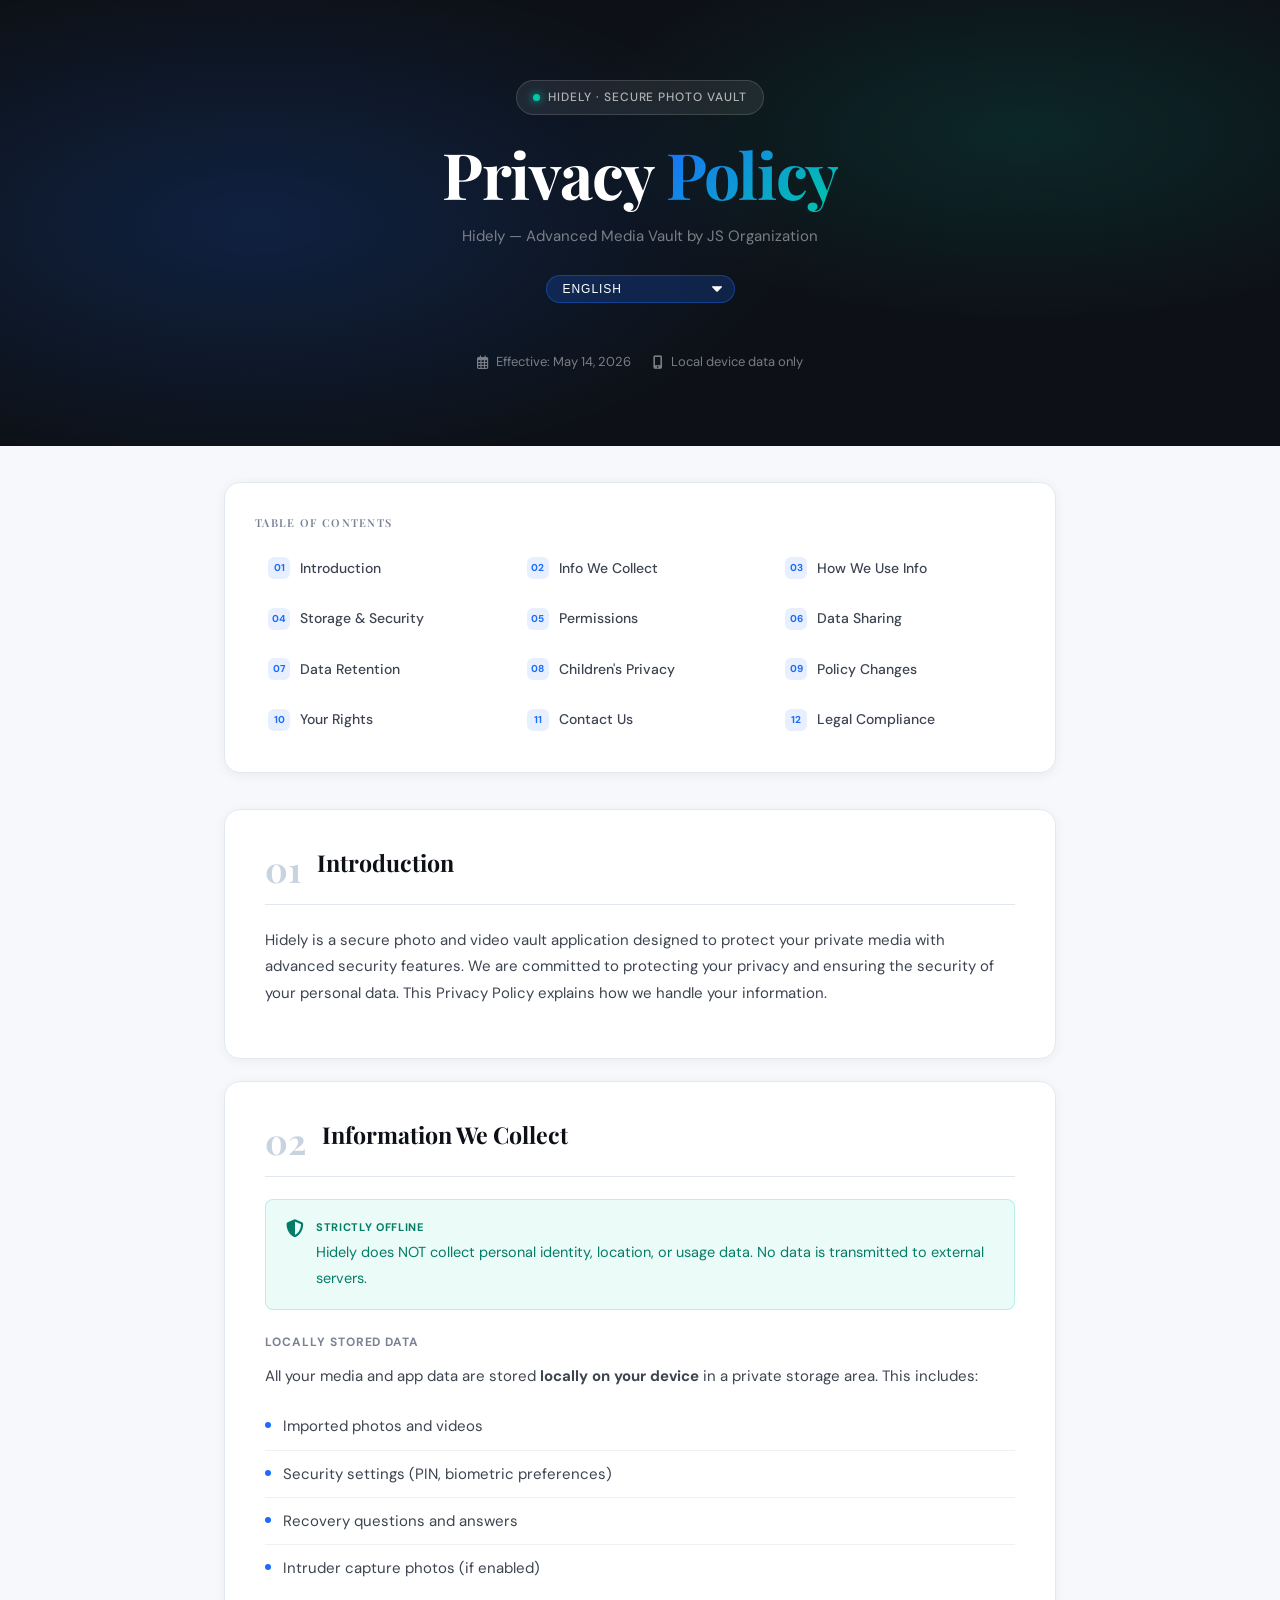
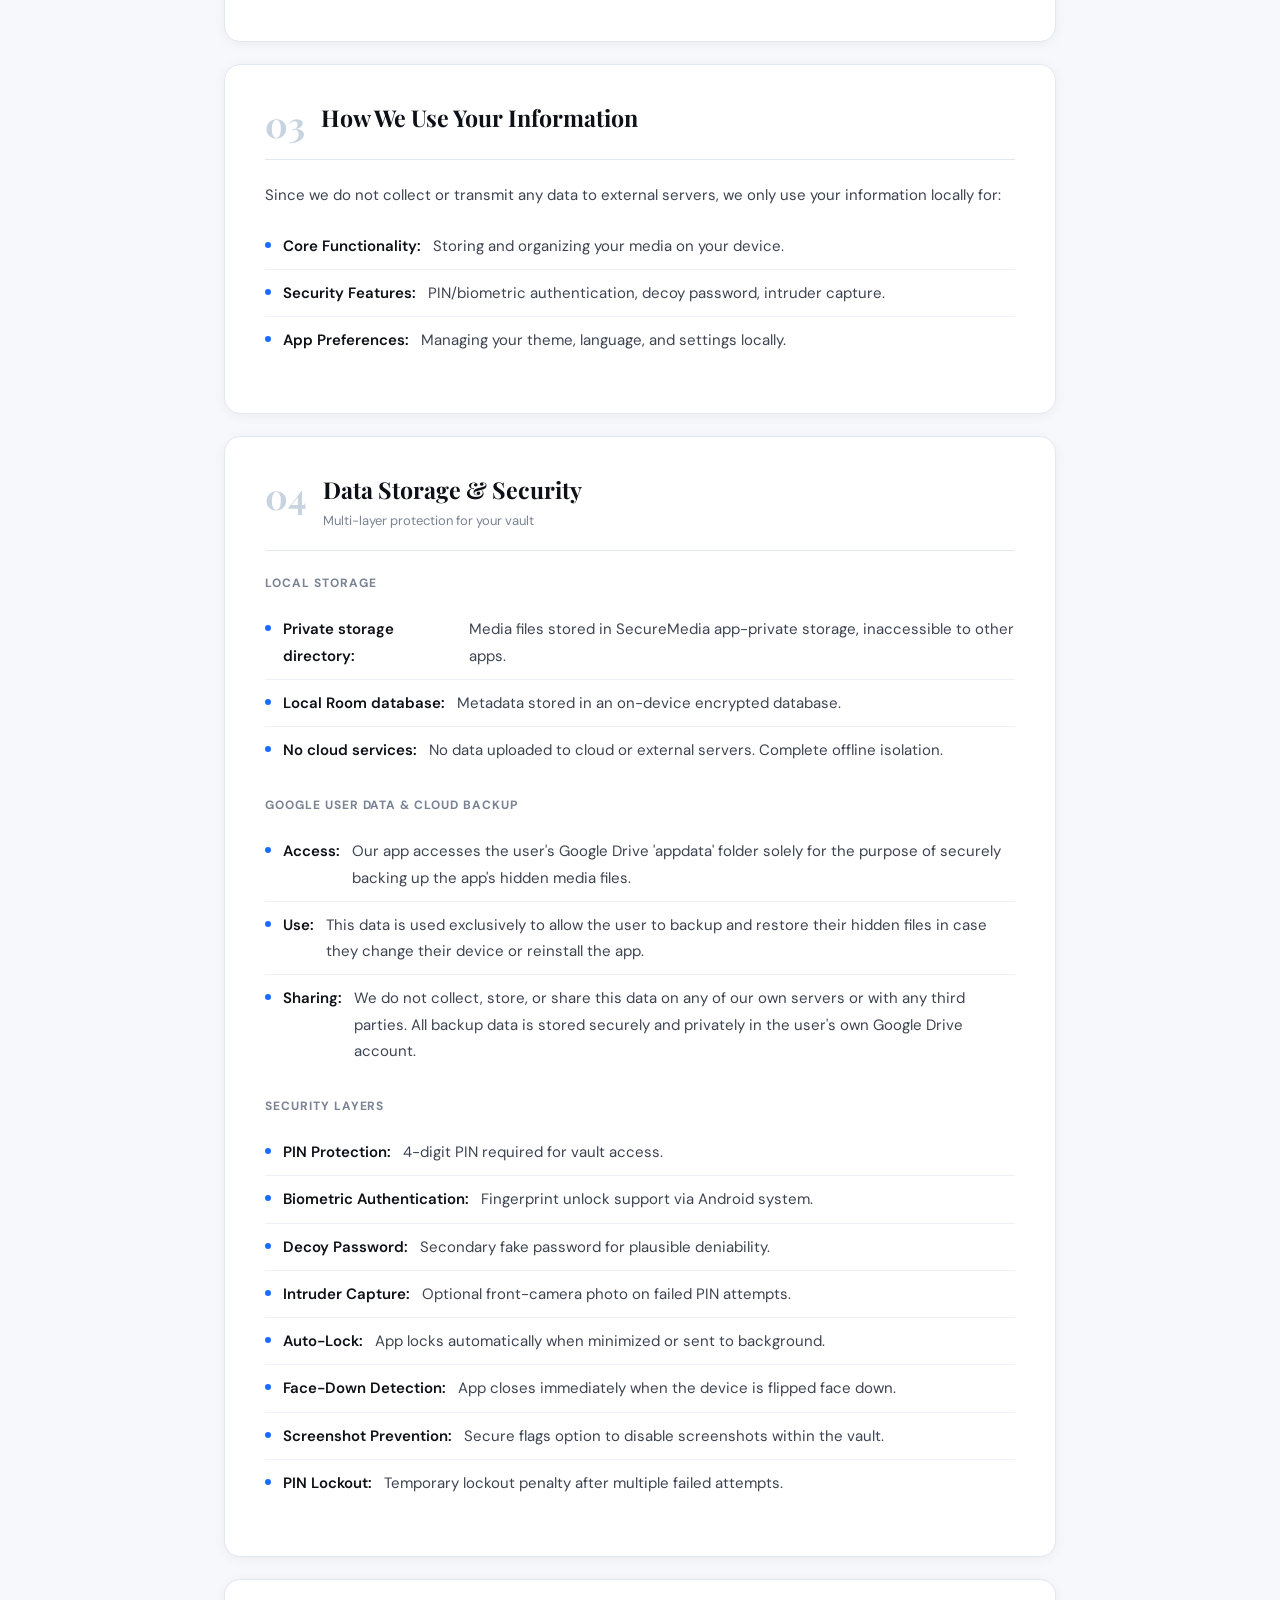
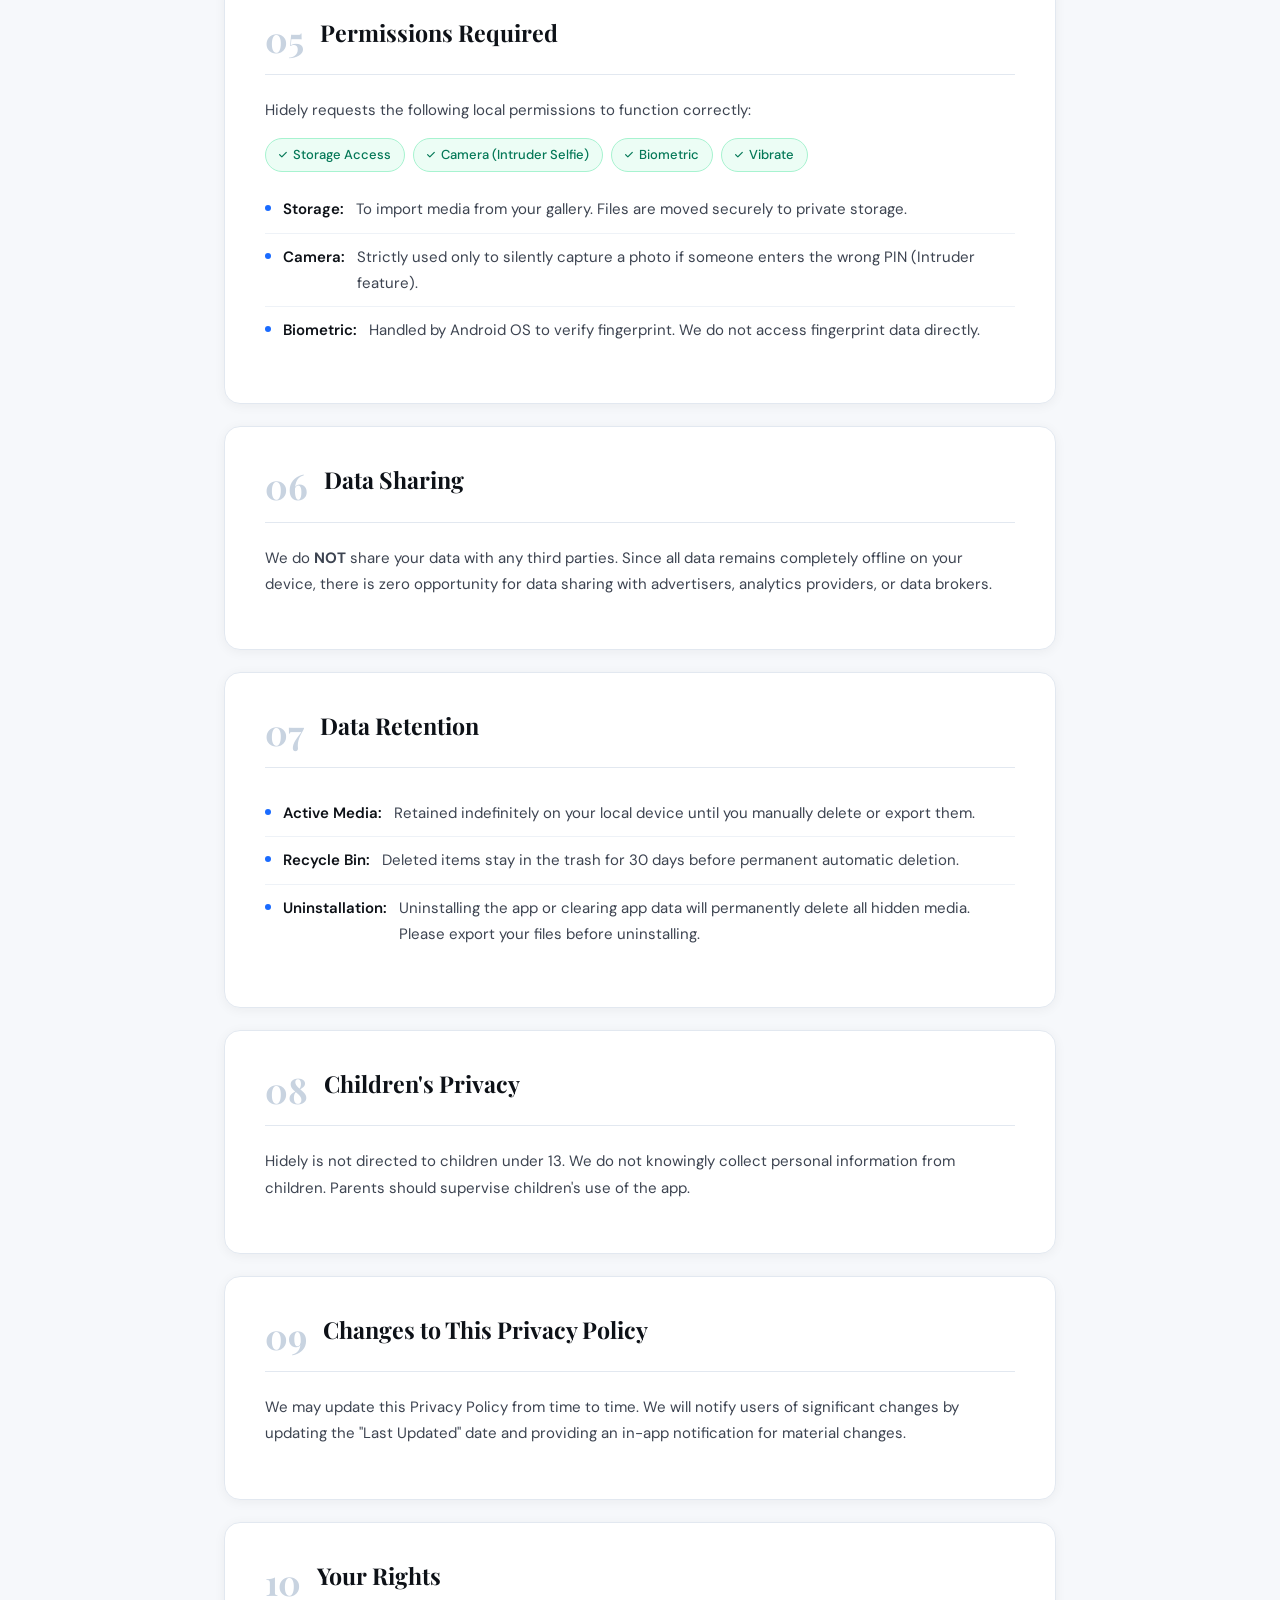
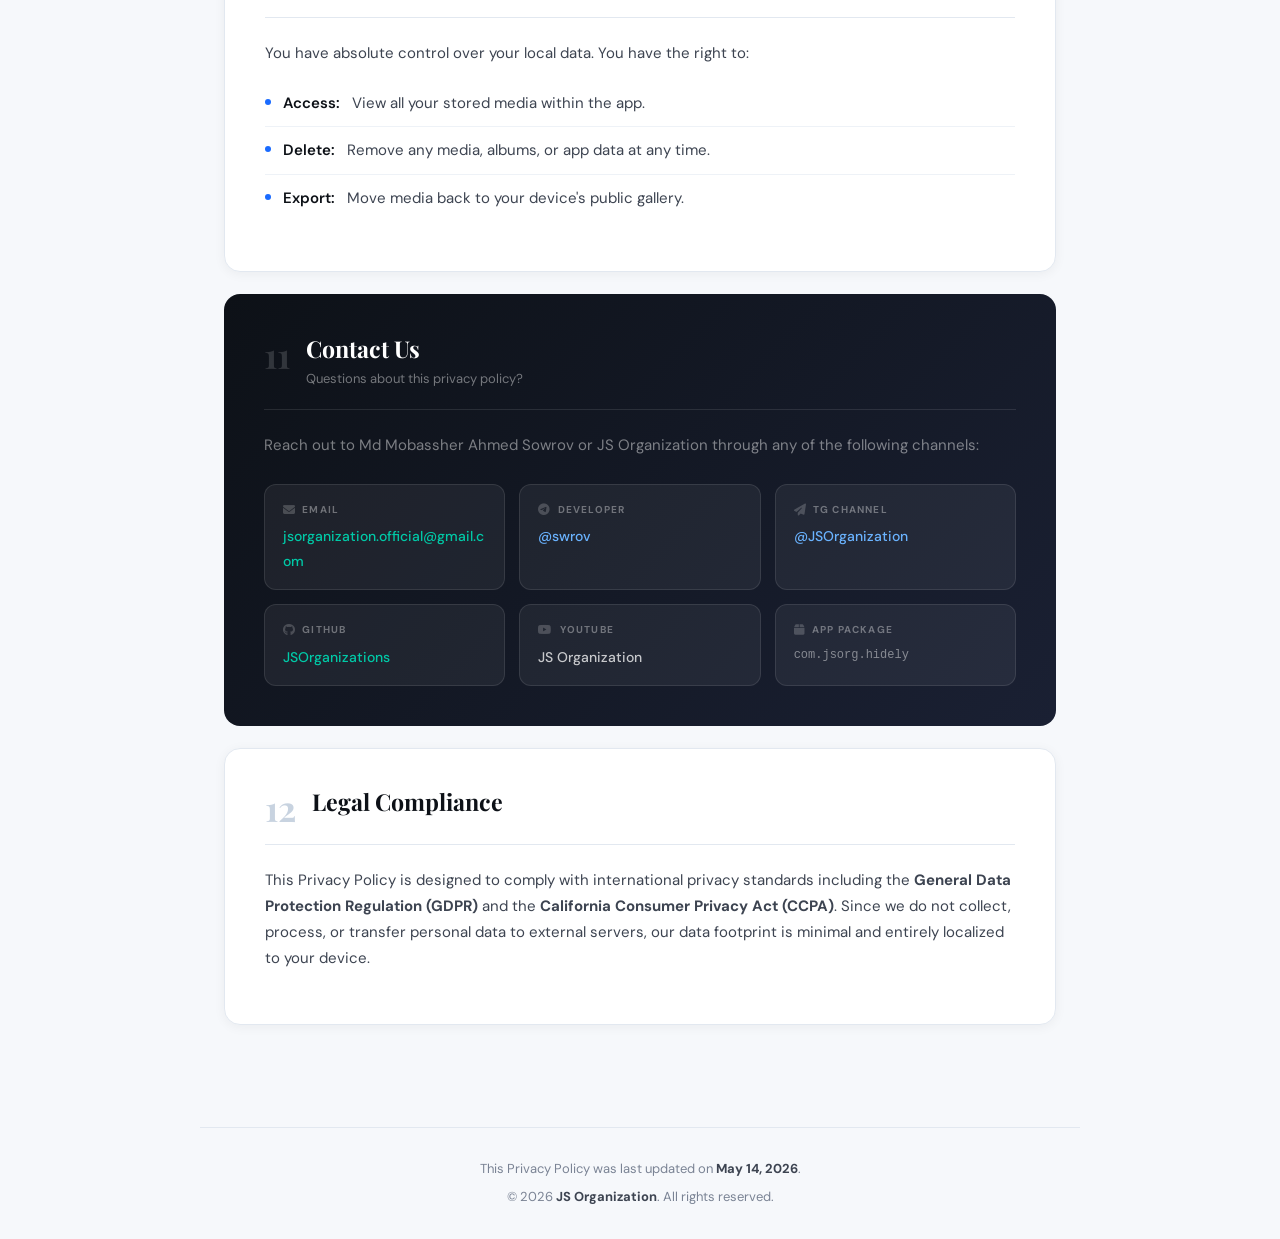
==== commit 8d6a3886: "Clean up whitespace in privacy-policy.html Removed unnecessary blank lines throughout the privacy po" ====
--- a/privacy-policy.html
+++ b/privacy-policy.html
@@ -33,7 +33,7 @@
             line-height: 1.75;
             -webkit-font-smoothing: antialiased;
         }
-        
+
         body:not(.lang-en) .lang-en,
         body:not(.lang-bn) .lang-bn,
         body:not(.lang-hi) .lang-hi,
@@ -51,7 +51,7 @@
         body[dir="rtl"] .policy-list li::before { margin-left: 12px; margin-right: 0; }
         body[dir="rtl"] .callout i { margin-left: 12px; margin-right: 0; }
         body[dir="rtl"] .contact-label i { margin-left: 6px; margin-right: 0; }
-        
+
         .hero {
             background: var(--ink);
             position: relative;
@@ -264,7 +264,7 @@
             border-top:1px solid var(--border); max-width:880px; margin:0 auto;
         }
         .footer strong { color:var(--ink-light); }
-        
+
         @keyframes fadeUp {
             from { opacity:0; transform:translateY(16px); }
             to   { opacity:1; transform:translateY(0); }
@@ -282,7 +282,7 @@
         .section-card:nth-child(11) { animation-delay:.44s; }
         .section-card:nth-child(12) { animation-delay:.48s; }
         .contact-card { animation-delay:.52s; }
-        
+
         @media (max-width:480px) {
             .toc-link { padding:11px 12px; }
             .contact-item { padding:13px 14px; }
@@ -301,7 +301,7 @@
     <div class="hero-badge lang-ru">Hidely &middot; Защищенное Фотохранилище</div>
     <div class="hero-badge lang-ur">Hidely &middot; محفوظ تصویر والٹ</div>
     <div class="hero-badge lang-fa">Hidely &middot; صندوق امن عکس</div>
-    
+
     <h1 class="lang-en">Privacy <span>Policy</span></h1>
     <h1 class="lang-bn">গোপনীয়তা <span>নীতি</span></h1>
     <h1 class="lang-hi">गोपनीयता <span>नीति</span></h1>
@@ -321,7 +321,7 @@
     <p class="hero-sub lang-ru">Hidely — Продвинутое медиа-хранилище от JS Organization</p>
     <p class="hero-sub lang-ur">Hidely — جے ایس آرگنائزیشن کا ایڈوانسڈ میڈیا والٹ</p>
     <p class="hero-sub lang-fa">Hidely — گاوصندوق رسانه پیشرفته توسط JS Organization</p>
-    
+
     <div class="hero-meta">
         <select id="langSelect" class="hero-badge" onchange="toggleLanguage(this.value)">
             <option value="en">English</option>
@@ -365,7 +365,7 @@
 </div>
 
 <div class="page-wrap">
-    
+
     <div class="toc-card">
         <h2 class="lang-en">Table of Contents</h2>
         <h2 class="lang-bn">সূচিপত্র</h2>
@@ -376,7 +376,7 @@
         <h2 class="lang-ru">Оглавление</h2>
         <h2 class="lang-ur">فہرست مضامین</h2>
         <h2 class="lang-fa">فهرست مطالب</h2>
-        
+
         <div class="toc-grid">
             <a href="#s1" class="toc-link"><span class="toc-num">01</span>
                 <span class="lang-en">Introduction</span><span class="lang-bn">ভূমিকা</span><span class="lang-hi">परिचय</span><span class="lang-es">Introducción</span><span class="lang-ar">مقدمة</span><span class="lang-fr">Introduction</span><span class="lang-ru">Введение</span><span class="lang-ur">تعارف</span><span class="lang-fa">مقدمه</span>
@@ -475,7 +475,7 @@
                 <div class="lang-ur"><strong>سختی سے آف لائن</strong> Hidely ذاتی شناخت، مقام، یا استعمال کا ڈیٹا اکٹھا نہیں کرتا ہے۔ کوئی بھی ڈیٹا بیرونی سرورز پر منتقل نہیں کیا جاتا ہے۔</div>
                 <div class="lang-fa"><strong>کاملاً آفلاین</strong> Hidely داده‌های هویت شخصی، مکان یا استفاده را جمع‌آوری نمی‌کند. هیچ داده‌ای به سرورهای خارجی منتقل نمی‌شود.</div>
             </div>
-            
+
             <h3 class="lang-en">Locally Stored Data</h3>
             <h3 class="lang-bn">লোকাল স্টোরেজ ডেটা</h3>
             <h3 class="lang-hi">स्थानीय रूप से संग्रहीत डेटा</h3>
@@ -579,7 +579,7 @@
             <p class="lang-ru">Поскольку мы не собираем и не передаем данные на внешние серверы, мы используем вашу информацию только локально для:</p>
             <p class="lang-ur">چونکہ ہم کوئی بھی ڈیٹا بیرونی سرورز پر اکٹھا یا منتقل نہیں کرتے ہیں، اس لیے ہم آپ کی معلومات کو صرف مقامی طور پر استعمال کرتے ہیں:</p>
             <p class="lang-fa">از آنجایی که ما هیچ داده ای را در سرورهای خارجی جمع آوری یا منتقل نمی کنیم، از اطلاعات شما فقط به صورت محلی برای موارد زیر استفاده می کنیم:</p>
-            
+
             <ul class="policy-list lang-en">
                 <li><strong>Core Functionality:</strong> Storing and organizing your media on your device.</li>
                 <li><strong>Security Features:</strong> PIN/biometric authentication, decoy password, intruder capture.</li>
@@ -654,7 +654,7 @@
             </div>
         </div>
         <div class="section-body">
-            
+
             <h3 class="lang-en">Local Storage</h3>
             <h3 class="lang-bn">লোকাল স্টোরেজ</h3>
             <h3 class="lang-hi">स्थानीय भंडारण</h3>
@@ -664,7 +664,7 @@
             <h3 class="lang-ru">Локальное Хранилище</h3>
             <h3 class="lang-ur">مقامی اسٹوریج</h3>
             <h3 class="lang-fa">ذخیره سازی محلی</h3>
-            
+
             <ul class="policy-list lang-en">
                 <li><strong>Private storage directory:</strong> Media files stored in SecureMedia app-private storage, inaccessible to other apps.</li>
                 <li><strong>Local Room database:</strong> Metadata stored in an on-device encrypted database.</li>
@@ -709,6 +709,62 @@
                 <li><strong>فهرست ذخیره سازی خصوصی:</strong> فایل های رسانه ای در حافظه خصوصی برنامه SecureMedia ذخیره می شوند و برای سایر برنامه ها غیرقابل دسترسی هستند.</li>
                 <li><strong>پایگاه داده محلی اتاق:</strong> ابرداده ذخیره شده در پایگاه داده رمزگذاری شده در دستگاه.</li>
                 <li><strong>بدون خدمات ابری:</strong> هیچ داده ای در ابر یا سرورهای خارجی آپلود نشده است. انزوای کامل آفلاین.</li>
+            </ul>
+
+            <h3 class="lang-en">Google User Data & Cloud Backup</h3>
+            <h3 class="lang-bn">গুগল ইউজার ডেটা ও ক্লাউড ব্যাকআপ</h3>
+            <h3 class="lang-hi">गूगल उपयोगकर्ता डेटा और क्लाउड बैकअप</h3>
+            <h3 class="lang-es">Datos del usuario de Google y copia de seguridad en la nube</h3>
+            <h3 class="lang-ar">بيانات مستخدم Google والنسخ الاحتياطي السحابي</h3>
+            <h3 class="lang-fr">Données utilisateur Google et sauvegarde dans le cloud</h3>
+            <h3 class="lang-ru">Данные пользователя Google и облачное резервное копирование</h3>
+            <h3 class="lang-ur">گوگل صارف کا ڈیٹا اور کلاؤڈ بیک اپ</h3>
+            <h3 class="lang-fa">داده های کاربر Google و پشتیبان گیری ابری</h3>
+
+            <ul class="policy-list lang-en">
+                <li><strong>Access:</strong> Our app accesses the user's Google Drive 'appdata' folder solely for the purpose of securely backing up the app's hidden media files.</li>
+                <li><strong>Use:</strong> This data is used exclusively to allow the user to backup and restore their hidden files in case they change their device or reinstall the app.</li>
+                <li><strong>Sharing:</strong> We do not collect, store, or share this data on any of our own servers or with any third parties. All backup data is stored securely and privately in the user's own Google Drive account.</li>
+            </ul>
+            <ul class="policy-list lang-bn">
+                <li><strong>অ্যাক্সেস:</strong> অ্যাপটি শুধুমাত্র ব্যাকআপের জন্য ইউজারের গুগল ড্রাইভের 'appdata' ফোল্ডারে অ্যাক্সেস নেয়।</li>
+                <li><strong>ব্যবহার:</strong> এটি শুধুমাত্র ইউজারের ডেটা ব্যাকআপ ও পরবর্তীতে রিস্টোর করার কাজে ব্যবহৃত হয়।</li>
+                <li><strong>শেয়ারিং:</strong> এই ডেটা সম্পূর্ণভাবে ইউজারের নিজস্ব গুগল ড্রাইভে সেভ থাকে। আমরা এটি নিজেদের কোনো সার্ভারে বা থার্ড-পার্টির সাথে শেয়ার করি না।</li>
+            </ul>
+            <ul class="policy-list lang-hi">
+                <li><strong>पहुंच:</strong> हमारा ऐप केवल ऐप की छिपी हुई मीडिया फ़ाइलों को सुरक्षित रूप से बैकअप करने के उद्देश्य से उपयोगकर्ता के Google ड्राइव 'appdata' फ़ोल्डर तक पहुंचता है।</li>
+                <li><strong>उपयोग:</strong> इस डेटा का उपयोग विशेष रूप से उपयोगकर्ता को उनके डिवाइस को बदलने या ऐप को फिर से इंस्टॉल करने की स्थिति में उनकी छिपी हुई फ़ाइलों का बैकअप लेने और पुनर्स्थापित करने की अनुमति देने के लिए किया जाता है।</li>
+                <li><strong>साझाकरण:</strong> हम इस डेटा को अपने किसी भी सर्वर पर या किसी तीसरे पक्ष के साथ एकत्र, संग्रहीत या साझा नहीं करते हैं।</li>
+            </ul>
+            <ul class="policy-list lang-es">
+                <li><strong>Acceso:</strong> Nuestra aplicación accede a la carpeta 'appdata' de Google Drive del usuario con el único propósito de realizar copias de seguridad de forma segura.</li>
+                <li><strong>Uso:</strong> Estos datos se utilizan exclusivamente para permitir al usuario realizar copias de seguridad y restaurar sus archivos ocultos.</li>
+                <li><strong>Intercambio:</strong> No recopilamos, almacenamos ni compartimos estos datos en ninguno de nuestros propios servidores ni con terceros.</li>
+            </ul>
+            <ul class="policy-list lang-ar">
+                <li><strong>الوصول:</strong> يصل تطبيقنا إلى مجلد "appdata" في Google Drive الخاص بالمستخدم لغرض وحيد هو النسخ الاحتياطي بأمان.</li>
+                <li><strong>الاستخدام:</strong> يتم استخدام هذه البيانات حصريًا للسماح للمستخدم بالنسخ الاحتياطي واستعادة ملفاته المخفية.</li>
+                <li><strong>المشاركة:</strong> نحن لا نجمع أو نخزن أو نشارك هذه البيانات على أي من خوادمنا الخاصة أو مع أي أطراف ثالثة.</li>
+            </ul>
+            <ul class="policy-list lang-fr">
+                <li><strong>Accès :</strong> Notre application accède au dossier 'appdata' Google Drive de l'utilisateur dans le seul but de sauvegarder en toute sécurité.</li>
+                <li><strong>Utilisation :</strong> Ces données sont utilisées exclusivement pour permettre à l'utilisateur de sauvegarder et de restaurer ses fichiers cachés.</li>
+                <li><strong>Partage :</strong> Nous ne collectons, ne stockons ni ne partageons ces données sur nos propres serveurs ou avec des tiers.</li>
+            </ul>
+            <ul class="policy-list lang-ru">
+                <li><strong>Доступ:</strong> Наше приложение получает доступ к папке «appdata» на Google Диске пользователя исключительно с целью безопасного резервного копирования.</li>
+                <li><strong>Использование:</strong> Эти данные используются исключительно для того, чтобы позволить пользователю создавать резервные копии и восстанавливать свои скрытые файлы.</li>
+                <li><strong>Обмен:</strong> Мы не собираем, не храним и не передаем эти данные ни на каких наших собственных серверах или третьим лицам.</li>
+            </ul>
+            <ul class="policy-list lang-ur">
+                <li><strong>رسائی:</strong> ہماری ایپ صارف کے گوگل ڈرائیو 'appdata' فولڈر تک رسائی حاصل کرتی ہے جس کا واحد مقصد محفوظ طریقے سے بیک اپ لینا ہے۔</li>
+                <li><strong>استعمال کریں:</strong> یہ ڈیٹا خصوصی طور پر صارف کو بیک اپ لینے اور اپنی چھپی ہوئی فائلوں کو بحال کرنے کی اجازت دینے کے لیے استعمال کیا جاتا ہے۔</li>
+                <li><strong>اشتراک:</strong> ہم اپنے کسی سرور یا کسی تیسرے فریق کے ساتھ اس ڈیٹا کو جمع، ذخیرہ یا اشتراک نہیں کرتے ہیں۔</li>
+            </ul>
+            <ul class="policy-list lang-fa">
+                <li><strong>دسترسی:</strong> برنامه ما فقط با هدف پشتیبان گیری ایمن به پوشه "appdata" Google Drive کاربر دسترسی پیدا می کند.</li>
+                <li><strong>استفاده:</strong> این داده ها منحصراً برای اینکه کاربر بتواند از فایل های مخفی خود نسخه پشتیبان تهیه و بازیابی کند استفاده می شود.</li>
+                <li><strong>اشتراک گذاری:</strong> ما این داده ها را در هیچ یک از سرورهای خود یا با شخص ثالث جمع آوری، ذخیره یا به اشتراک نمی گذاریم.</li>
             </ul>
 
             <h3 class="lang-en">Security Layers</h3>
@@ -840,7 +896,7 @@
             <p class="lang-ru">Hidely запрашивает следующие локальные разрешения для корректной работы:</p>
             <p class="lang-ur">Hidely درست طریقے سے کام کرنے کے لیے درج ذیل مقامی اجازتوں کی درخواست کرتا ہے:</p>
             <p class="lang-fa">Hidely برای عملکرد صحیح مجوزهای محلی زیر را درخواست می کند:</p>
-            
+
             <div class="pill-grid lang-en">
                 <span class="pill allowed">Storage Access</span>
                 <span class="pill allowed">Camera (Intruder Selfie)</span>
@@ -895,7 +951,7 @@
                 <span class="pill allowed">بیومتریک</span>
                 <span class="pill allowed">لرزش</span>
             </div>
-            
+
             <ul class="policy-list lang-en">
                 <li><strong>Storage:</strong> To import media from your gallery. Files are moved securely to private storage.</li>
                 <li><strong>Camera:</strong> Strictly used only to silently capture a photo if someone enters the wrong PIN (Intruder feature).</li>
@@ -1185,7 +1241,7 @@
                 <div class="section-title lang-ru">Свяжитесь с Нами</div>
                 <div class="section-title lang-ur">ہم سے رابطہ کریں</div>
                 <div class="section-title lang-fa">تماس با ما</div>
-                
+
                 <div class="section-subtitle lang-en">Questions about this privacy policy?</div>
                 <div class="section-subtitle lang-bn">এই নীতি সম্পর্কে কোনো প্রশ্ন আছে?</div>
                 <div class="section-subtitle lang-hi">इस गोपनीयता नीति के बारे में प्रश्न?</div>
@@ -1197,7 +1253,7 @@
                 <div class="section-subtitle lang-fa">سوالی در مورد این سیاست حفظ حریم خصوصی دارید؟</div>
             </div>
         </div>
-        
+
         <p class="lang-en" style="color:rgba(255,255,255,.45); font-size:clamp(13px,3vw,15px);">Reach out to Md Mobassher Ahmed Sowrov or JS Organization through any of the following channels:</p>
         <p class="lang-bn" style="color:rgba(255,255,255,.45); font-size:clamp(13px,3vw,15px);">নিচের যেকোনো মাধ্যমে ডেভেলপার বা JS Organization-এর সাথে যোগাযোগ করতে পারেন:</p>
         <p class="lang-hi" style="color:rgba(255,255,255,.45); font-size:clamp(13px,3vw,15px);">निम्नलिखित किसी भी माध्यम से डेवलपर या JS Organization तक पहुंचें:</p>
@@ -1282,7 +1338,7 @@
     <p class="lang-ru">Эта Политика Конфиденциальности была в последний раз обновлена <strong>14 мая 2026 г.</strong></p>
     <p class="lang-ur">اس رازداری کی پالیسی کو آخری بار <strong>14 مئی 2026</strong> کو اپ ڈیٹ کیا گیا تھا۔</p>
     <p class="lang-fa">این سیاست حفظ حریم خصوصی آخرین بار در <strong>۱۴ مه ۲۰۲۶</strong> به روز شده است.</p>
-    
+
     <p style="margin-top:6px;">&copy; 2026 <strong>JS Organization</strong>. All rights reserved.</p>
 </div>
 
@@ -1290,7 +1346,7 @@
     document.addEventListener("DOMContentLoaded", function() {
         const urlParams = new URLSearchParams(window.location.search);
         let lang = urlParams.get('language') || 'en';
-        
+
         const validLangs = ['en', 'bn', 'hi', 'es', 'ar', 'fr', 'ru', 'ur', 'fa'];
         if (!validLangs.includes(lang)) { lang = 'en'; }
 
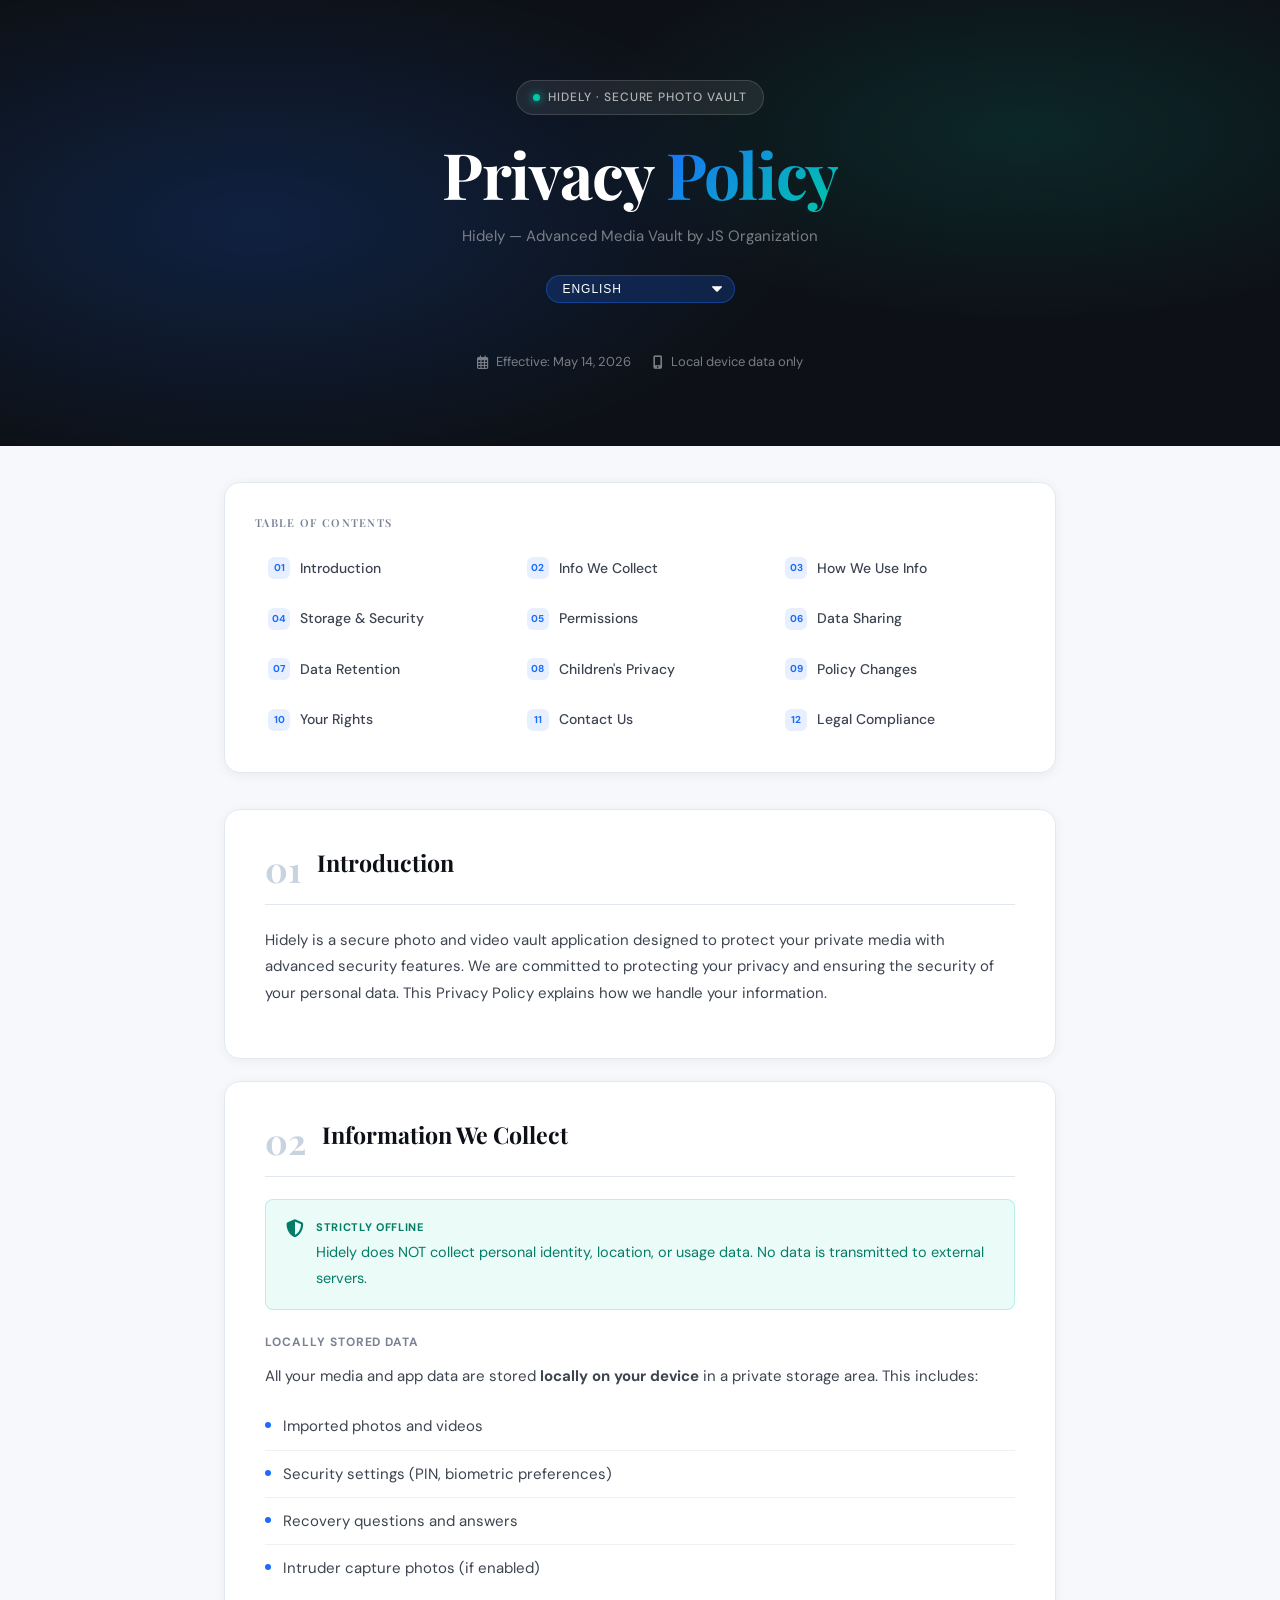
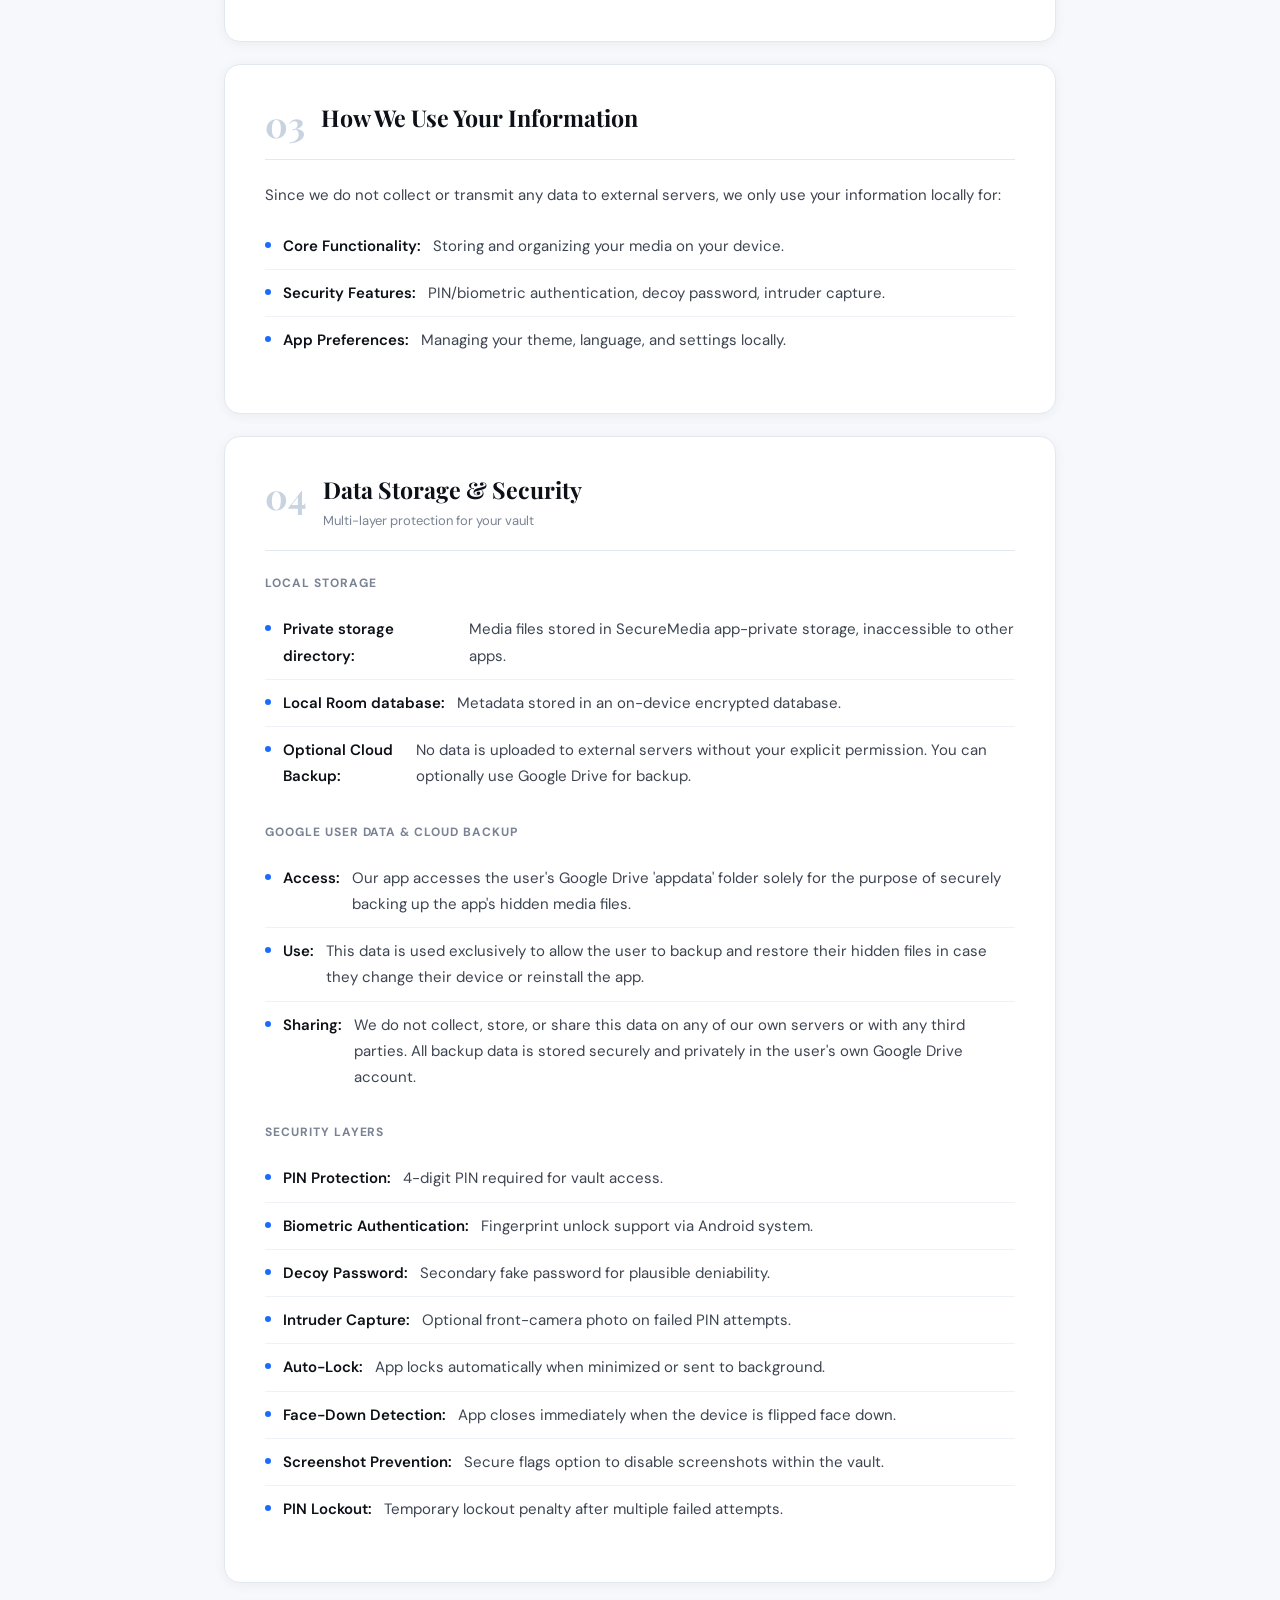
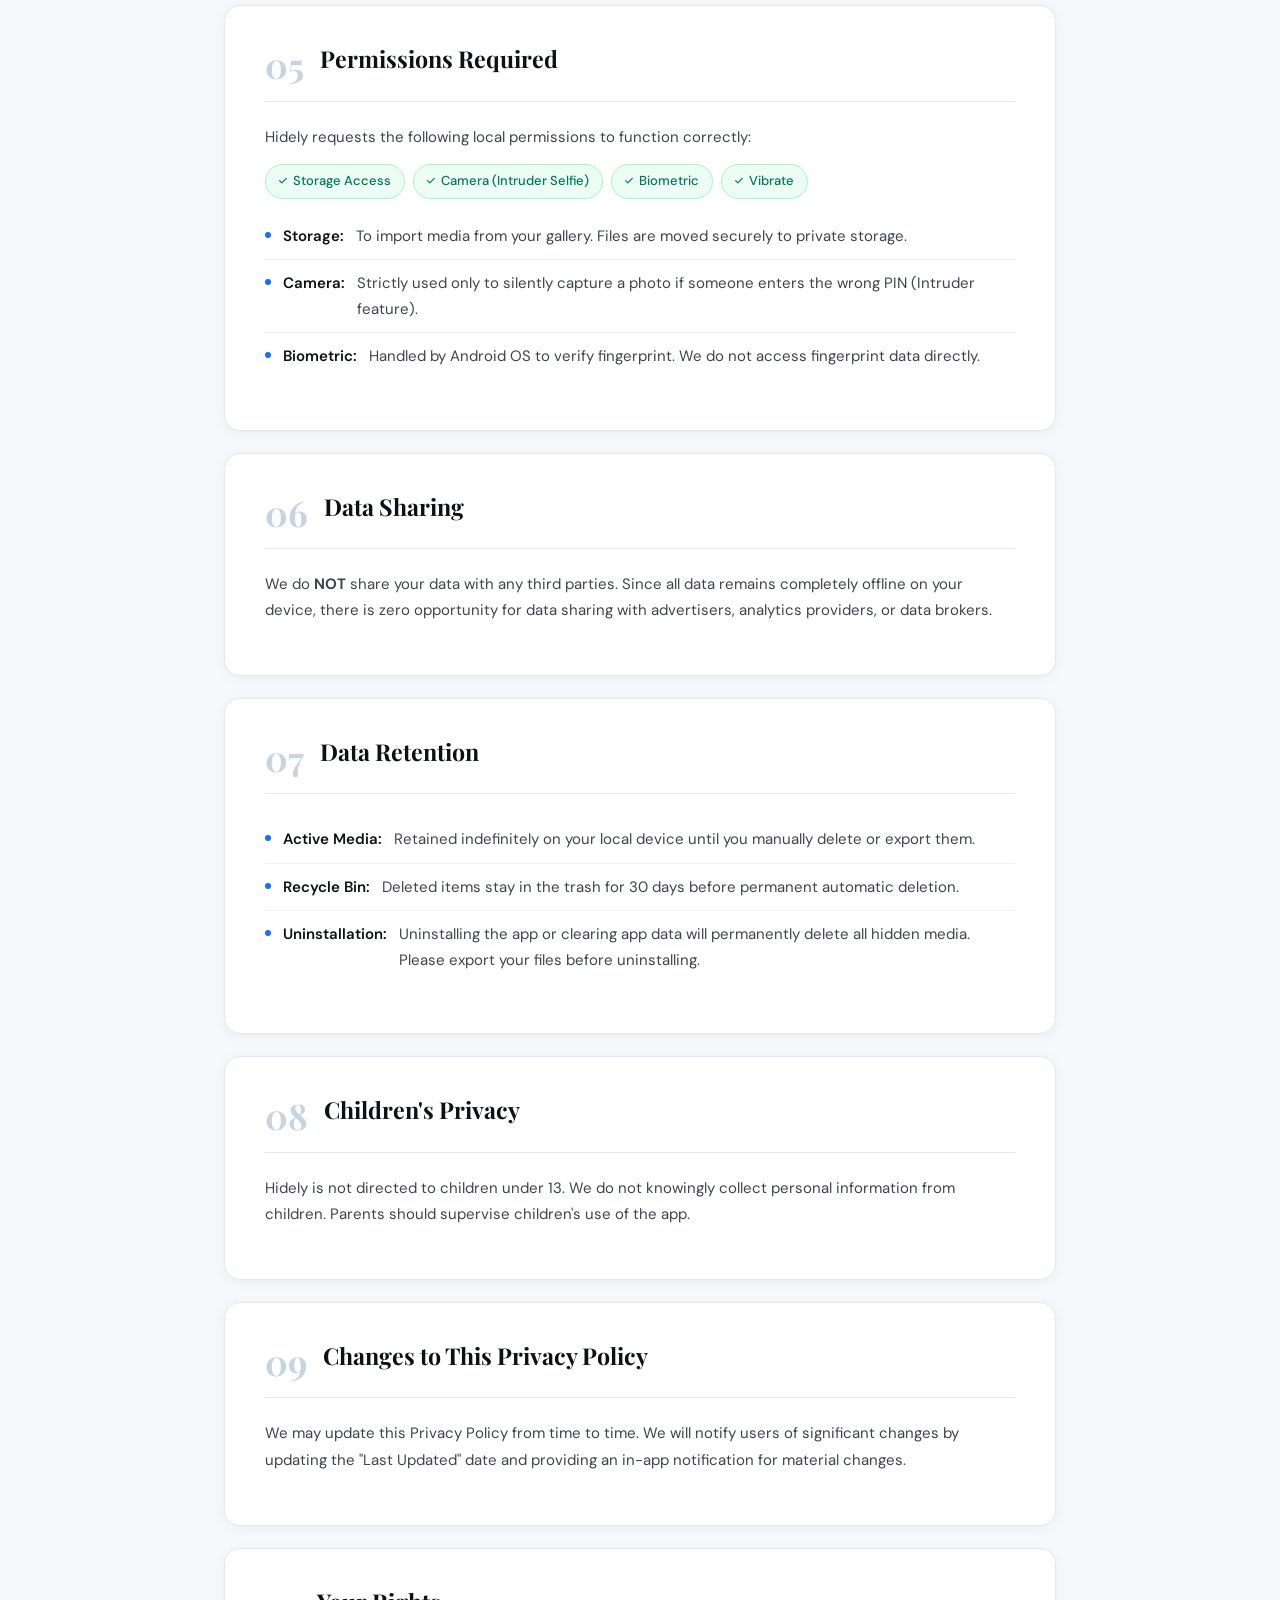
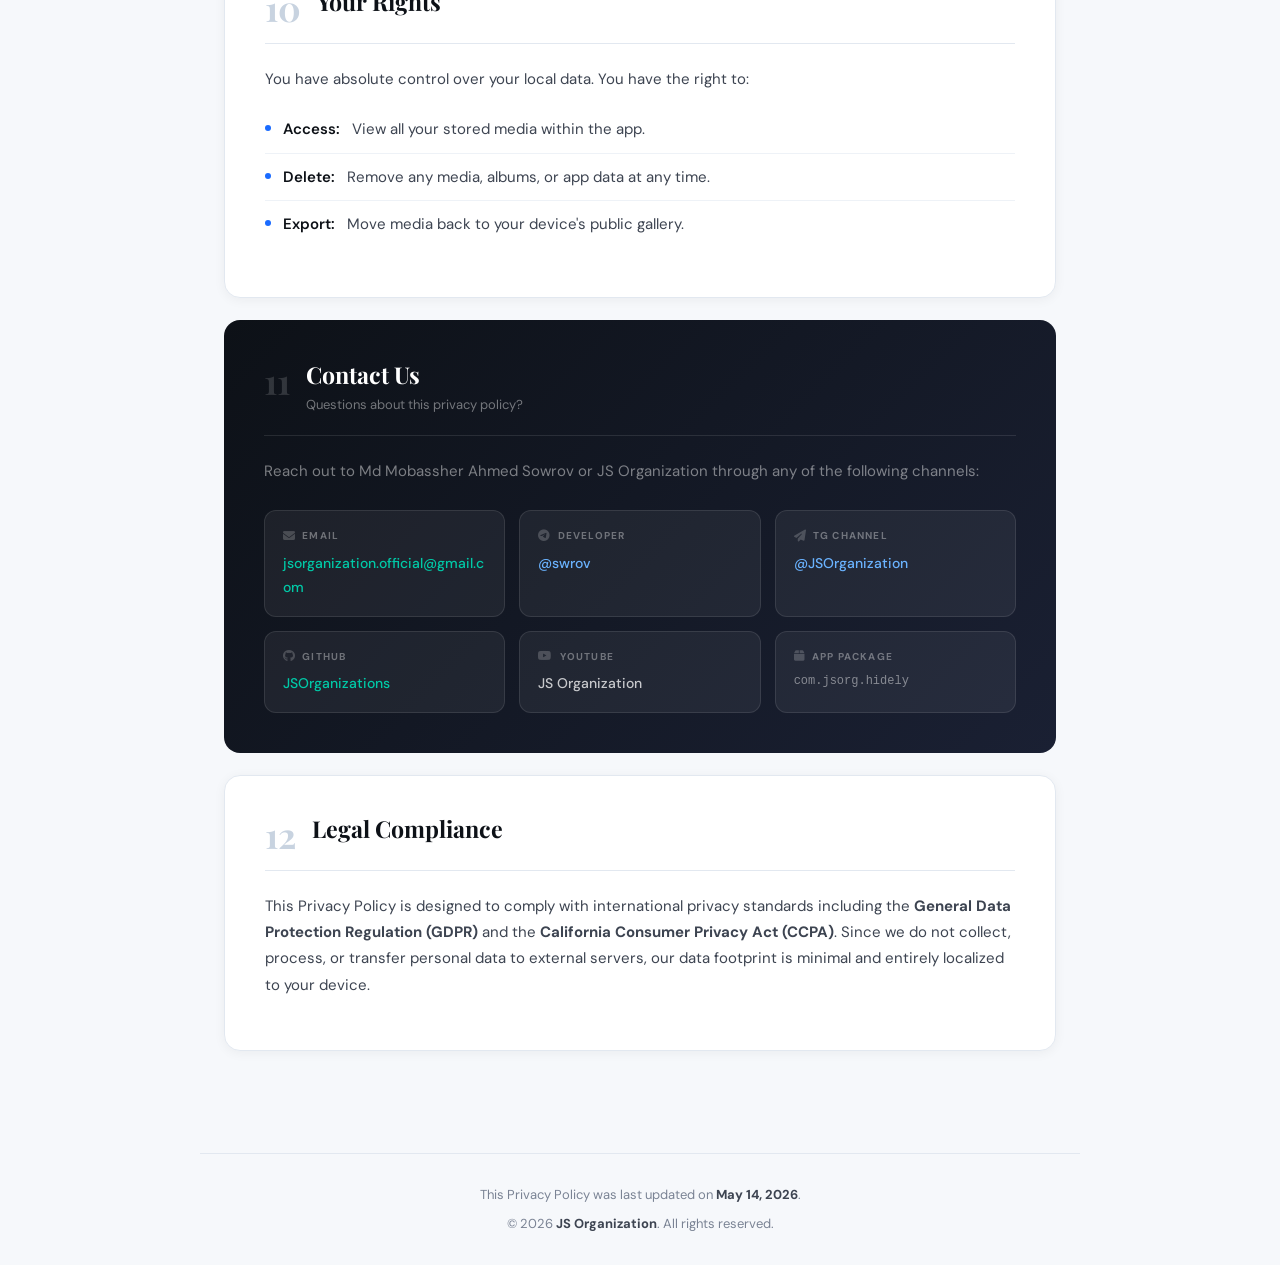
==== commit 726779a2: "Update cloud service policy to include optional backup" ====
--- a/privacy-policy.html
+++ b/privacy-policy.html
@@ -668,47 +668,47 @@
             <ul class="policy-list lang-en">
                 <li><strong>Private storage directory:</strong> Media files stored in SecureMedia app-private storage, inaccessible to other apps.</li>
                 <li><strong>Local Room database:</strong> Metadata stored in an on-device encrypted database.</li>
-                <li><strong>No cloud services:</strong> No data uploaded to cloud or external servers. Complete offline isolation.</li>
+                <li><strong>Optional Cloud Backup:</strong> No data is uploaded to external servers without your explicit permission. You can optionally use Google Drive for backup.</li>
             </ul>
             <ul class="policy-list lang-bn">
                 <li><strong>প্রাইভেট স্টোরেজ ডিরেক্টরি:</strong> মিডিয়া ফাইলগুলো SecureMedia নামের প্রাইভেট স্টোরেজে সংরক্ষিত থাকে, যা অন্য অ্যাপ দেখতে পারে না।</li>
                 <li><strong>লোকাল রুম ডেটাবেস:</strong> মেটাডেটা ডিভাইসের নিজস্ব এনক্রিপ্টেড ডেটাবেসে সংরক্ষিত থাকে।</li>
-                <li><strong>কোনো ক্লাউড পরিষেবা নেই:</strong> কোনো ডেটা ক্লাউড বা এক্সটার্নাল সার্ভারে আপলোড করা হয় না। সম্পূর্ণ অফলাইন।</li>
+                <li><strong>ঐচ্ছিক ক্লাউড ব্যাকআপ:</strong> আপনার সুস্পষ্ট অনুমতি ছাড়া এক্সটার্নাল সার্ভারে কোনো ডেটা আপলোড করা হয় না। আপনি চাইলে ব্যাকআপের জন্য গুগল ড্রাইভ ব্যবহার করতে পারেন।</li>
             </ul>
             <ul class="policy-list lang-hi">
                 <li><strong>निजी भंडारण निर्देशिका:</strong> अन्य ऐप्स के लिए दुर्गम SecureMedia ऐप-निजी भंडारण में संग्रहीत मीडिया फ़ाइलें।</li>
                 <li><strong>स्थानीय कक्ष डेटाबेस:</strong> मेटाडेटा ऑन-डिवाइस एन्क्रिप्टेड डेटाबेस में संग्रहीत किया जाता है।</li>
-                <li><strong>कोई क्लाउड सेवा नहीं:</strong> क्लाउड या बाहरी सर्वर पर कोई डेटा अपलोड नहीं किया गया। पूर्ण ऑफ़लाइन अलगाव।</li>
+                <li><strong>वैकल्पिक क्लाउड बैकअप:</strong> आपकी स्पष्ट अनुमति के बिना बाहरी सर्वर पर कोई डेटा अपलोड नहीं किया जाता है। आप बैकअप के लिए Google ड्राइव का उपयोग कर सकते हैं।</li>
             </ul>
             <ul class="policy-list lang-es">
                 <li><strong>Directorio de almacenamiento privado:</strong> Archivos multimedia almacenados en el almacenamiento privado de la aplicación SecureMedia, inaccesible para otras aplicaciones.</li>
                 <li><strong>Base de datos local Room:</strong> Metadatos almacenados en una base de datos cifrada en el dispositivo.</li>
-                <li><strong>Sin servicios en la nube:</strong> Ningún dato subido a la nube o servidores externos. Aislamiento fuera de línea completo.</li>
+                <li><strong>Copia de seguridad opcional en la nube:</strong> No se suben datos a servidores externos sin su permiso explícito. Puede usar opcionalmente Google Drive para realizar copias de seguridad.</li>
             </ul>
             <ul class="policy-list lang-ar">
                 <li><strong>دليل التخزين الخاص:</strong> يتم تخزين ملفات الوسائط في التخزين الخاص لتطبيق SecureMedia ، ولا يمكن للتطبيقات الأخرى الوصول إليها.</li>
                 <li><strong>قاعدة بيانات الغرفة المحلية:</strong> البيانات الوصفية المخزنة في قاعدة بيانات مشفرة على الجهاز.</li>
-                <li><strong>لا توجد خدمات سحابية:</strong> لم يتم تحميل أي بيانات إلى السحابة أو الخوادم الخارجية. العزلة الكاملة دون اتصال بالإنترنت.</li>
+                <li><strong>نسخ احتياطي سحابي اختياري:</strong> لا يتم تحميل أي بيانات إلى خوادم خارجية دون إذنك الصريح. يمكنك اختياريًا استخدام Google Drive للنسخ الاحتياطي.</li>
             </ul>
             <ul class="policy-list lang-fr">
                 <li><strong>Répertoire de stockage privé :</strong> Fichiers multimédias stockés dans le stockage privé de l'application SecureMedia, inaccessibles aux autres applications.</li>
                 <li><strong>Base de données Room locale :</strong> Métadonnées stockées dans une base de données chiffrée sur l'appareil.</li>
-                <li><strong>Aucun service cloud :</strong> Aucune donnée téléchargée sur le cloud ou des serveurs externes. Isolation hors ligne complète.</li>
+                <li><strong>Sauvegarde cloud optionnelle :</strong> Aucune donnée n'est téléchargée sur des serveurs externes sans votre permission explicite. Vous pouvez utiliser Google Drive pour la sauvegarde.</li>
             </ul>
             <ul class="policy-list lang-ru">
                 <li><strong>Каталог частного хранилища:</strong> Медиафайлы, хранящиеся в частном хранилище приложения SecureMedia, недоступном для других приложений.</li>
                 <li><strong>Локальная база данных Room:</strong> Метаданные хранятся в зашифрованной базе данных на устройстве.</li>
-                <li><strong>Нет облачных сервисов:</strong> Данные не загружаются в облако или на внешние серверы. Полная автономная изоляция.</li>
+                <li><strong>Опциональное облачное резервное копирование:</strong> Данные не загружаются на внешние серверы без вашего явного разрешения. Вы можете использовать Google Диск для резервного копирования.</li>
             </ul>
             <ul class="policy-list lang-ur">
                 <li><strong>نجی اسٹوریج ڈائرکٹری:</strong> دیگر ایپس کے لیے ناقابل رسائی SecureMedia ایپ کے پرائیویٹ اسٹوریج میں محفوظ کردہ میڈیا فائلیں۔</li>
                 <li><strong>مقامی روم ڈیٹا بیس:</strong> میٹا ڈیٹا آن ڈیوائس انکرپٹڈ ڈیٹا بیس میں محفوظ ہے۔</li>
-                <li><strong>کوئی کلاؤڈ سروسز نہیں:</strong> کلاؤڈ یا بیرونی سرورز پر کوئی ڈیٹا اپ لوڈ نہیں کیا گیا۔ مکمل آف لائن تنہائی۔</li>
+                <li><strong>اختیاری کلاؤڈ بیک اپ:</strong> آپ کی واضح اجازت کے بغیر بیرونی سرورز پر کوئی ڈیٹا اپ لوڈ نہیں کیا جاتا ہے۔ آپ بیک اپ کے لیے گوگل ڈرائیو کا استعمال کر سکتے ہیں۔</li>
             </ul>
             <ul class="policy-list lang-fa">
                 <li><strong>فهرست ذخیره سازی خصوصی:</strong> فایل های رسانه ای در حافظه خصوصی برنامه SecureMedia ذخیره می شوند و برای سایر برنامه ها غیرقابل دسترسی هستند.</li>
                 <li><strong>پایگاه داده محلی اتاق:</strong> ابرداده ذخیره شده در پایگاه داده رمزگذاری شده در دستگاه.</li>
-                <li><strong>بدون خدمات ابری:</strong> هیچ داده ای در ابر یا سرورهای خارجی آپلود نشده است. انزوای کامل آفلاین.</li>
+                <li><strong>پشتیبان گیری ابری اختیاری:</strong> هیچ داده ای بدون اجازه صریح شما در سرورهای خارجی آپلود نمی شود. شما می توانید به صورت اختیاری از Google Drive برای پشتیبان گیری استفاده کنید.</li>
             </ul>
 
             <h3 class="lang-en">Google User Data & Cloud Backup</h3>
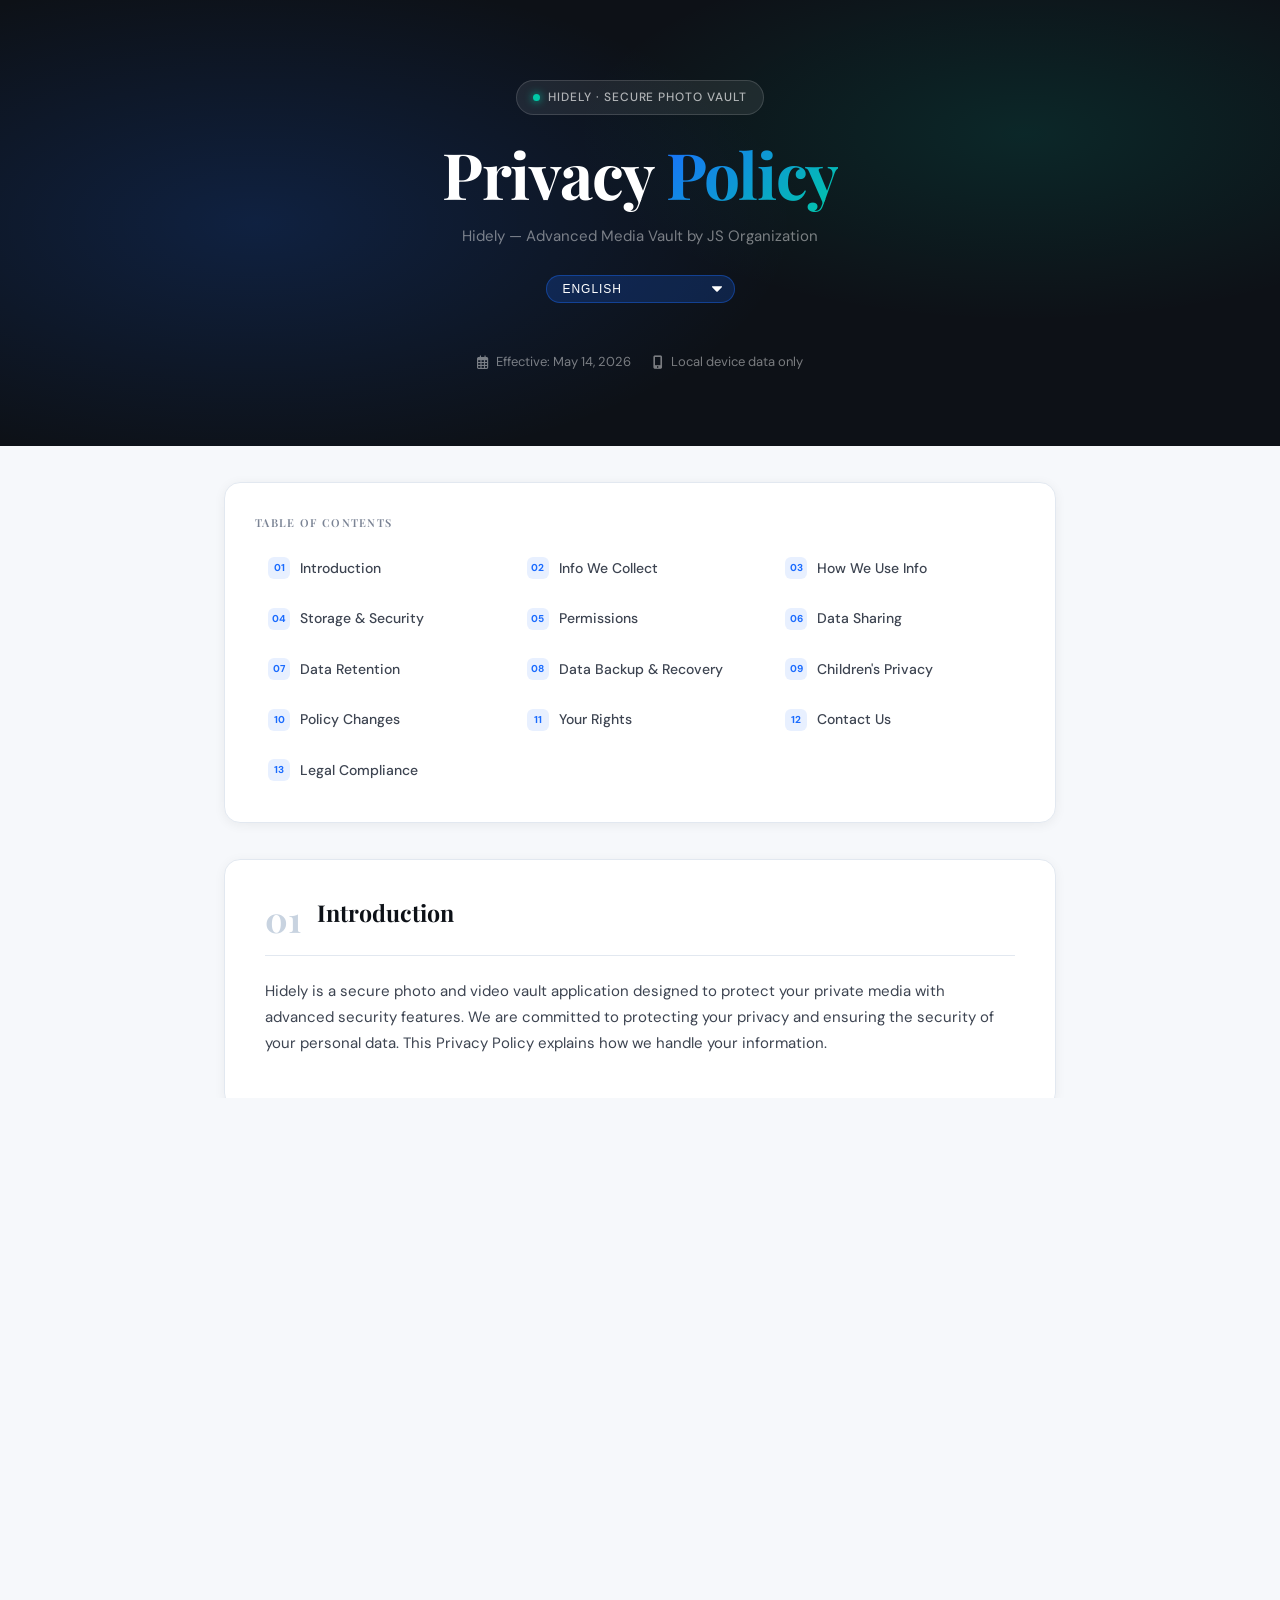
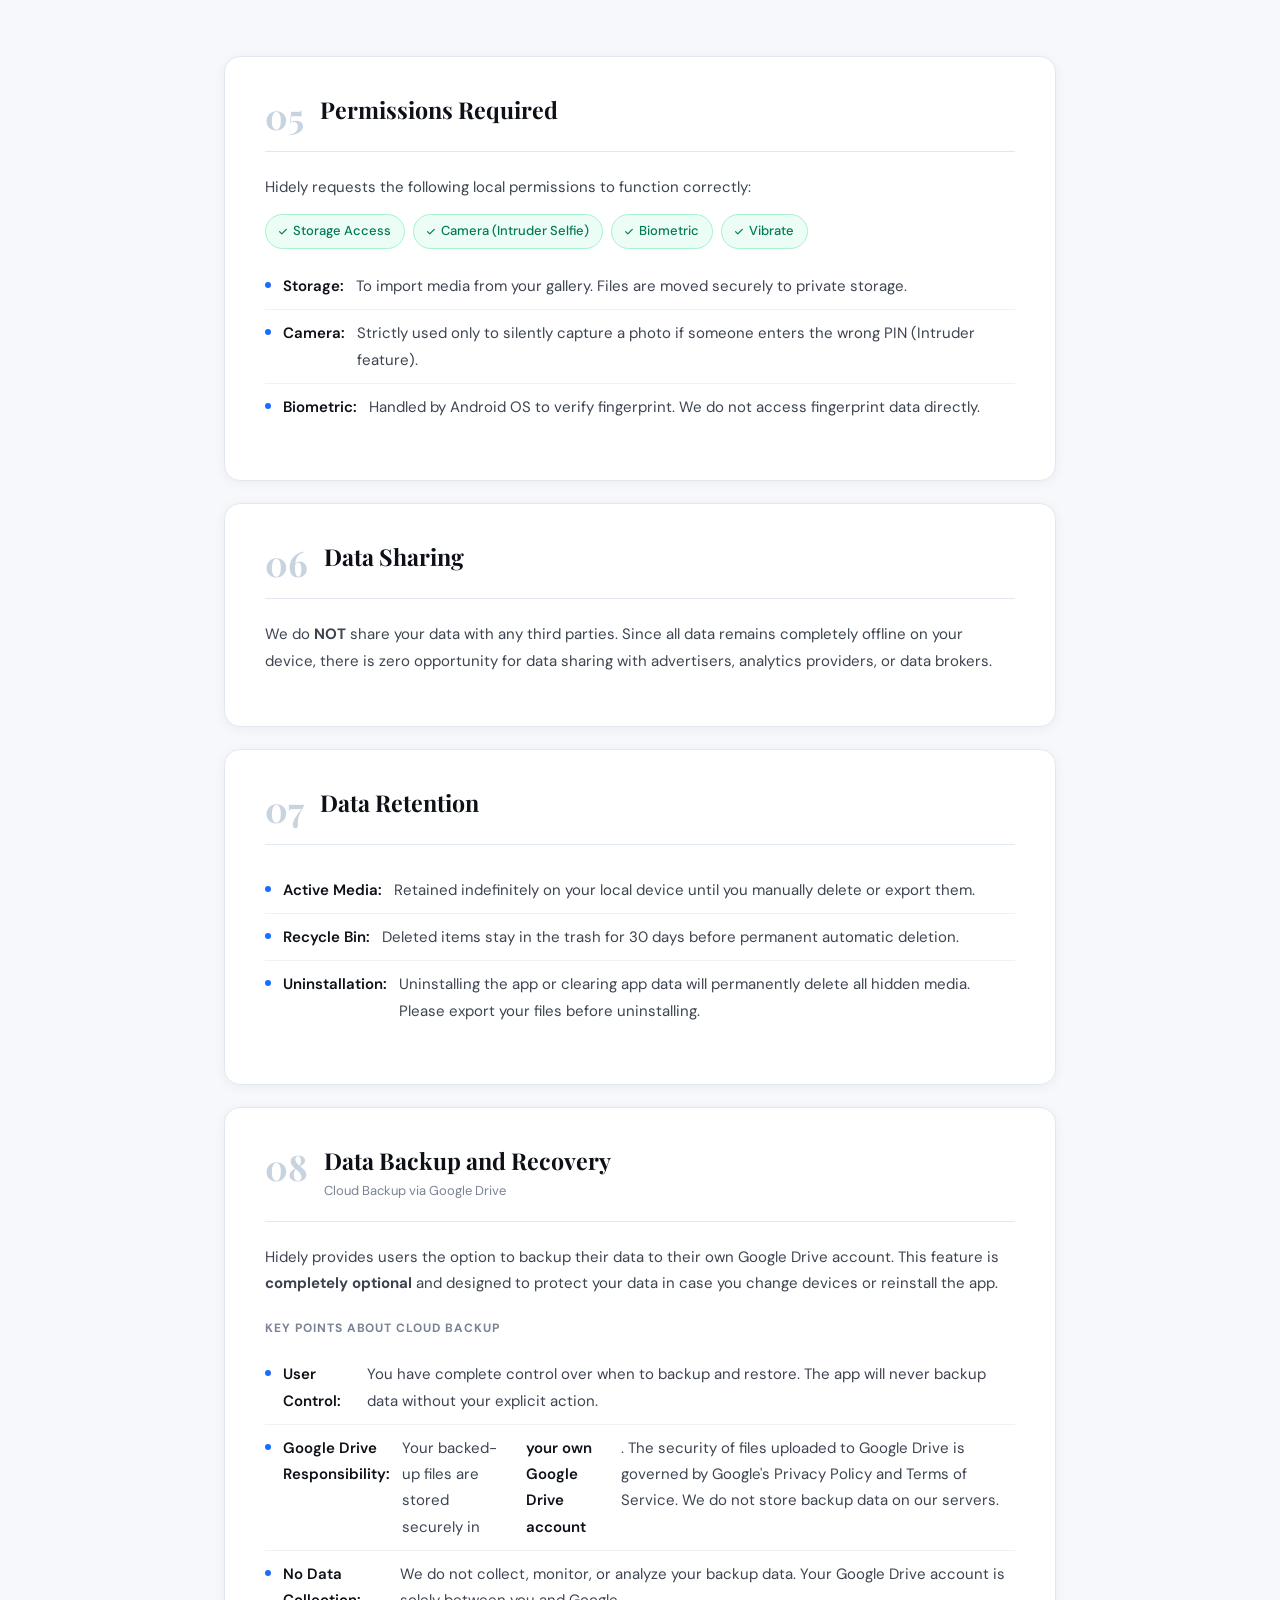
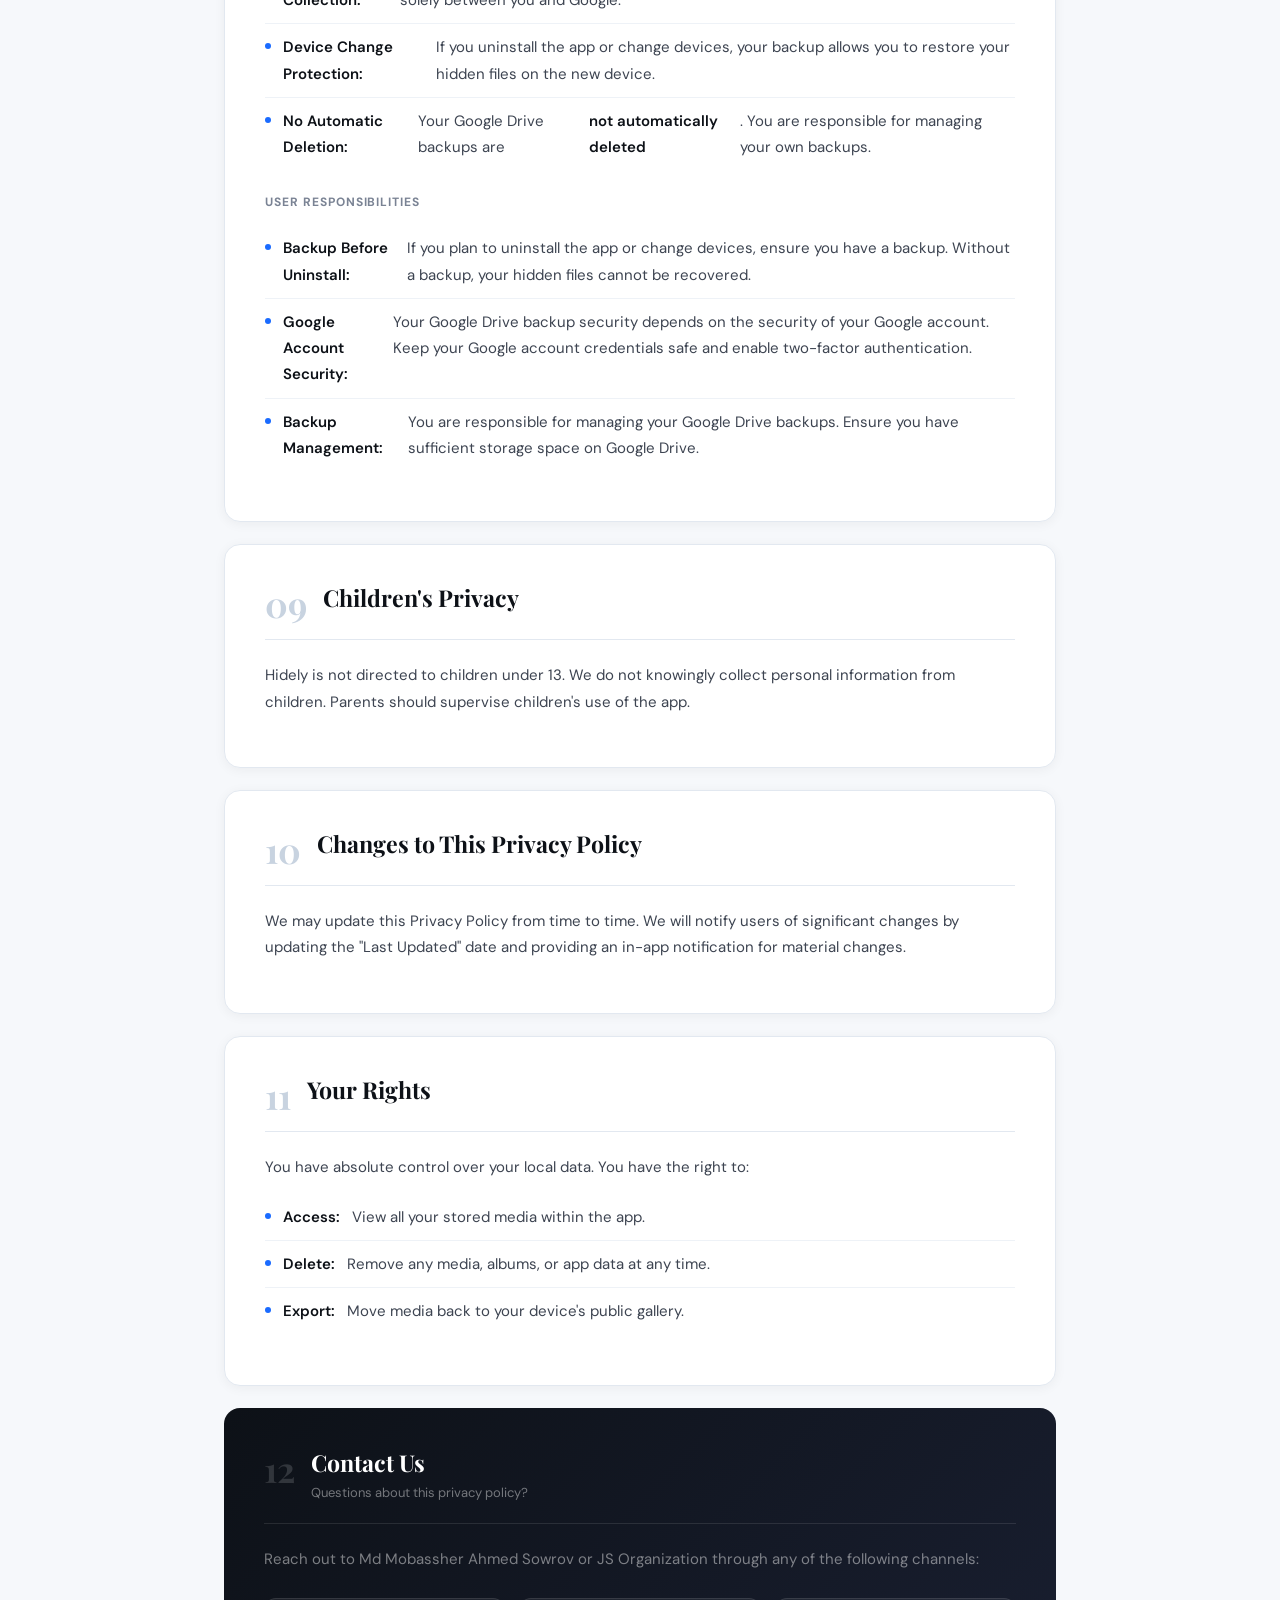
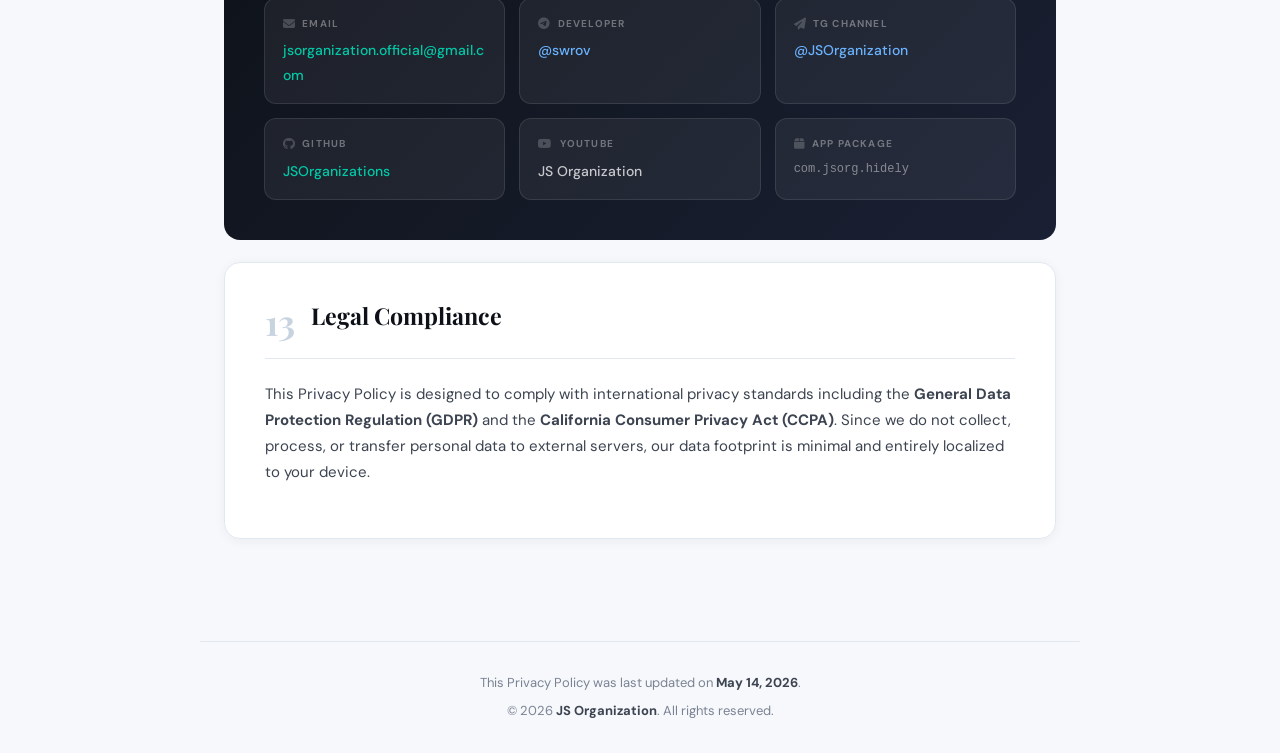
==== commit 2c037aa4: "Update print statement from 'Hello' to 'Goodbye'" ====
--- a/privacy-policy.html
+++ b/privacy-policy.html
@@ -400,19 +400,22 @@
                 <span class="lang-en">Data Retention</span><span class="lang-bn">ডেটা সংরক্ষণ</span><span class="lang-hi">डेटा प्रतिधारण</span><span class="lang-es">Retención de Datos</span><span class="lang-ar">الاحتفاظ بالبيانات</span><span class="lang-fr">Conservation des Données</span><span class="lang-ru">Хранение Данных</span><span class="lang-ur">ڈیٹا کی برقراری</span><span class="lang-fa">حفظ داده ها</span>
             </a>
             <a href="#s8" class="toc-link"><span class="toc-num">08</span>
+                <span class="lang-en">Data Backup & Recovery</span><span class="lang-bn">ডেটা ব্যাকআপ এবং পুনরুদ্ধার</span><span class="lang-hi">डेटा बैकअप और पुनरुद्धार</span><span class="lang-es">Copia de Seguridad y Recuperación</span><span class="lang-ar">النسخ الاحتياطي واسترجاع البيانات</span><span class="lang-fr">Sauvegarde et Récupération de Données</span><span class="lang-ru">Резервная копия и восстановление данных</span><span class="lang-ur">ڈیٹا بیک اپ اور بحالی</span><span class="lang-fa">پشتیبان گیری و بازیابی اطلاعات</span><span class="lang-bn">শিশুদের গোপনীয়তা</span><span class="lang-hi">बच्चों की गोपनीयता</span><span class="lang-es">Privacidad Infantil</span><span class="lang-ar">خصوصية الأطفال</span><span class="lang-fr">Confidentialité des Enfants</span><span class="lang-ru">Детская Конфиденциальность</span><span class="lang-ur">بچوں کی رازداری</span><span class="lang-fa">حریم خصوصی کودکان</span>
+            </a>
+            <a href="#s9" class="toc-link"><span class="toc-num">09</span>
                 <span class="lang-en">Children's Privacy</span><span class="lang-bn">শিশুদের গোপনীয়তা</span><span class="lang-hi">बच्चों की गोपनीयता</span><span class="lang-es">Privacidad Infantil</span><span class="lang-ar">خصوصية الأطفال</span><span class="lang-fr">Confidentialité des Enfants</span><span class="lang-ru">Детская Конфиденциальность</span><span class="lang-ur">بچوں کی رازداری</span><span class="lang-fa">حریم خصوصی کودکان</span>
             </a>
-            <a href="#s9" class="toc-link"><span class="toc-num">09</span>
+            <a href="#s10" class="toc-link"><span class="toc-num">10</span>
                 <span class="lang-en">Policy Changes</span><span class="lang-bn">নীতির পরিবর্তন</span><span class="lang-hi">नीति में परिवर्तन</span><span class="lang-es">Cambios en la Política</span><span class="lang-ar">تغييرات السياسة</span><span class="lang-fr">Changements de Politique</span><span class="lang-ru">Изменения Политики</span><span class="lang-ur">پالیسی میں تبدیلیاں</span><span class="lang-fa">تغییرات سیاست</span>
             </a>
-            <a href="#s10" class="toc-link"><span class="toc-num">10</span>
+            <a href="#s11" class="toc-link"><span class="toc-num">11</span>
                 <span class="lang-en">Your Rights</span><span class="lang-bn">আপনার অধিকার</span><span class="lang-hi">आपके अधिकार</span><span class="lang-es">Tus Derechos</span><span class="lang-ar">حقوقك</span><span class="lang-fr">Vos Droits</span><span class="lang-ru">Ваши Права</span><span class="lang-ur">آپ کے حقوق</span><span class="lang-fa">حقوق شما</span>
             </a>
-            <a href="#s11" class="toc-link"><span class="toc-num">11</span>
+            <a href="#s12" class="toc-link"><span class="toc-num">12</span>
                 <span class="lang-en">Contact Us</span><span class="lang-bn">যোগাযোগ</span><span class="lang-hi">संपर्क करें</span><span class="lang-es">Contáctanos</span><span class="lang-ar">اتصل بنا</span><span class="lang-fr">Nous Contacter</span><span class="lang-ru">Контакты</span><span class="lang-ur">رابطہ کریں</span><span class="lang-fa">تماس با ما</span>
             </a>
-            <a href="#s12" class="toc-link"><span class="toc-num">12</span>
-                <span class="lang-en">Legal Compliance</span><span class="lang-bn">আইনি সম্মতি</span><span class="lang-hi">कानूनी अनुपालन</span><span class="lang-es">Cumplimiento Legal</span><span class="lang-ar">الامتثال القانوني</span><span class="lang-fr">Conformité Légale</span><span class="lang-ru">Юридическое Соответствие</span><span class="lang-ur">قانونی تعمیل</span><span class="lang-fa">انطباق قانونی</span>
+            <a href="#s13" class="toc-link"><span class="toc-num">13</span>
+                <span class="lang-en">Legal Compliance</span><span class="lang-bn">আইনি সম্মতি</span><span class="lang-hi">कानूनी अनुपालन</span><span class="lang-es">Cumplimiento Legal</span><span class="lang-ar">الامتثال القانوني</span><span class="lang-fr">Conformité Légale</span><span class="lang-ru">Юридическое Соответствие</span><span class="lang-ur">قانونی تعمیل</span><span class="lang-fa">انطباق قانونی</span><span class="lang-bn">আইনি সম্মতি</span><span class="lang-hi">कानूनी अनुपालन</span><span class="lang-es">Cumplimiento Legal</span><span class="lang-ar">الامتثال القانوني</span><span class="lang-fr">Conformité Légale</span><span class="lang-ru">Юридическое Соответствие</span><span class="lang-ur">قانونی تعمیل</span><span class="lang-fa">انطباق قانونی</span>
             </a>
         </div>
     </div>
@@ -1099,6 +1102,174 @@
         <div class="section-header">
             <div class="section-num">08</div>
             <div>
+                <div class="section-title lang-en">Data Backup and Recovery</div>
+                <div class="section-title lang-bn">ডেটা ব্যাকআপ এবং পুনরুদ্ধার</div>
+                <div class="section-title lang-hi">डेटा बैकअप और पुनरुद्धार</div>
+                <div class="section-title lang-es">Copia de Seguridad y Recuperación de Datos</div>
+                <div class="section-title lang-ar">النسخ الاحتياطي واسترجاع البيانات</div>
+                <div class="section-title lang-fr">Sauvegarde et Récupération de Données</div>
+                <div class="section-title lang-ru">Резервная копия и восстановление данных</div>
+                <div class="section-title lang-ur">ڈیٹا بیک اپ اور بحالی</div>
+                <div class="section-title lang-fa">پشتیبان گیری و بازیابی اطلاعات</div>
+                <div class="section-subtitle lang-en">Cloud Backup via Google Drive</div>
+                <div class="section-subtitle lang-bn">Google Drive এর মাধ্যমে ক্লাউড ব্যাকআপ</div>
+                <div class="section-subtitle lang-hi">Google Drive के माध्यम से क्लाउड बैकअप</div>
+                <div class="section-subtitle lang-es">Copia de Seguridad en la Nube vía Google Drive</div>
+                <div class="section-subtitle lang-ar">النسخ الاحتياطي السحابي عبر Google Drive</div>
+                <div class="section-subtitle lang-fr">Sauvegarde Cloud via Google Drive</div>
+                <div class="section-subtitle lang-ru">Облачное резервное копирование через Google Drive</div>
+                <div class="section-subtitle lang-ur">Google Drive کے ذریعے کلاؤڈ بیک اپ</div>
+                <div class="section-subtitle lang-fa">پشتیبان گیری ابری از طریق Google Drive</div>
+            </div>
+        </div>
+        <div class="section-body">
+            <p class="lang-en">Hidely provides users the option to backup their data to their own Google Drive account. This feature is <strong>completely optional</strong> and designed to protect your data in case you change devices or reinstall the app.</p>
+            <p class="lang-bn">Hidely ব্যবহারকারীদের তাদের নিজস্ব Google Drive অ্যাকাউন্টে ডেটা ব্যাকআপ নেওয়ার সুবিধা প্রদান করে। এই ফিচারটি <strong>সম্পূর্ণ ঐচ্ছিক</strong> এবং আপনি ডিভাইস পরিবর্তন বা অ্যাপ পুনরায় ইনস্টল করলে আপনার ডেটা রক্ষা করার জন্য ডিজাইন করা হয়েছে।</p>
+            <p class="lang-hi">Hidely उपयोगकारीओं को अपने स्वयं के Google Drive खाते में डेटा का बैकअप लेने का विकल्प प्रदान करता है। यह सुविधा <strong>पूरी तरह वैकल्पिक है</strong> और आपके डिवाइस को बदलने या ऐप को फिर से इंस्टॉल करने की स्थिति में आपके डेटा की सुरक्षा के लिए डिज़ाइन की गई है।</p>
+            <p class="lang-es">Hidely proporciona a los usuarios la opción de hacer una copia de seguridad de sus datos en su propia cuenta de Google Drive. Esta función es <strong>completamente opcional</strong> y está diseñada para proteger sus datos en caso de que cambie de dispositivo o reinstale la aplicación.</p>
+            <p class="lang-ar">يوفر Hidely للمستخدمين خيار عمل نسخة احتياطية من بيانا إلى حسابهم في Google Drive الخاص بهم. هذه الميزة <strong>اختيارية تماماً</strong> وتم تصميمها لحماية بيانات إذا قمت بتغيير الأجهزة أو إعادة تثبيت التطبيق.</p>
+            <p class="lang-fr">Hidely offre aux utilisateurs la possibilité de sauvegarder leurs données dans leur propre compte Google Drive. Cette fonctionnalité est <strong>complètement optionnelle</strong> et est conçue pour protéger vos données en cas de changement d'appareil ou de réinstallation de l'application.</p>
+            <p class="lang-ru">Hidely предоставляет пользователям возможность создания резервной копии своих данных на собственной учетной записи Google Drive. Эта функция <strong>полностью опциональна</strong> и предназначена для защиты ваших данных в случае смены устройства или переустановки приложения.</p>
+            <p class="lang-ur">Hidely صارفین کو اپنے نیز ہی Google Drive اکاؤنٹ میں ڈیٹا کا بیک اپ لینے کا آپشن فراہم کرتا ہے۔ یہ خصوصیت <strong>مکمل طور پر اختیاری</strong> ہے اور اگر آپ ڈیوائس تبدیل کریں یا ایپ دوبارہ انسٹال کریں تو آپ کے ڈیٹا کی حفاظت کے لیے ڈیزائن کیا گیا ہے۔</p>
+            <p class="lang-fa">Hidely به کاربران امکان می‌دهد که داده‌های خود را در حساب Google Drive خود پشتیبان گیری کنند. این ویژگی <strong>کاملاً اختیاری است</strong> و برای محافظت از داده‌های شما در صورت تغییر دستگاه یا بازنصب برنامه طراحی شده است.</p>
+
+            <h3 class="lang-en">Key Points About Cloud Backup</h3>
+            <h3 class="lang-bn">ক্লাউড ব্যাকআপ সম্পর্কে গুরুত্বপূর্ণ পয়েন্ট</h3>
+            <h3 class="lang-hi">क्लाउड बैकअप के बारे में मुख्य बिंदु</h3>
+            <h3 class="lang-es">Puntos Clave Sobre la Copia de Seguridad en la Nube</h3>
+            <h3 class="lang-ar">النقاط الرئيسية حول النسخ الاحتياطي السحابي</h3>
+            <h3 class="lang-fr">Points Clés sur la Sauvegarde Cloud</h3>
+            <h3 class="lang-ru">Ключевые Моменты Облачного Резервного Копирования</h3>
+            <h3 class="lang-ur">کلاؤڈ بیک اپ کے بارے میں اہم نکات</h3>
+            <h3 class="lang-fa">نکات کلیدی در مورد پشتیبان گیری ابری</h3>
+
+            <ul class="policy-list lang-en">
+                <li><strong>User Control:</strong> You have complete control over when to backup and restore. The app will never backup data without your explicit action.</li>
+                <li><strong>Google Drive Responsibility:</strong> Your backed-up files are stored securely in <strong>your own Google Drive account</strong>. The security of files uploaded to Google Drive is governed by Google's Privacy Policy and Terms of Service. We do not store backup data on our servers.</li>
+                <li><strong>No Data Collection:</strong> We do not collect, monitor, or analyze your backup data. Your Google Drive account is solely between you and Google.</li>
+                <li><strong>Device Change Protection:</strong> If you uninstall the app or change devices, your backup allows you to restore your hidden files on the new device.</li>
+                <li><strong>No Automatic Deletion:</strong> Your Google Drive backups are <strong>not automatically deleted</strong>. You are responsible for managing your own backups.</li>
+            </ul>
+            <ul class="policy-list lang-bn">
+                <li><strong>সম্পূর্ণ নিয়ন্ত্রণ:</strong> কখন ব্যাকআপ নেবেন বা রিস্টোর করবেন তার সম্পূর্ণ নিয়ন্ত্রণ আপনার হাতে। আপনার সুস্পষ্ট নির্দেশনা ছাড়া অ্যাপ কখনো ডেটা ব্যাকআপ করবে না।</li>
+                <li><strong>Google Drive দায়িত্ব:</strong> আপনার ব্যাকআপ করা ফাইলগুলো <strong>আপনার নিজস্ব Google Drive অ্যাকাউন্টে</strong> সুরক্ষিতভাবে সংরক্ষিত থাকে। Google Drive-এ আপলোড করা ফাইলের সুরক্ষা Google এর Privacy Policy এবং Terms of Service দ্বারা পরিচালিত হয়। আমরা আমাদের সার্ভারে ব্যাকআপ ডেটা সংরক্ষণ করি না।</li>
+                <li><strong>কোনো ডেটা সংগ্রহ নেই:</strong> আমরা আপনার ব্যাকআপ ডেটা সংগ্রহ, পর্যবেক্ষণ বা বিশ্লেষণ করি না। আপনার Google Drive অ্যাকাউন্ট শুধুমাত্র আপনার এবং Google এর মধ্যে।</li>
+                <li><strong>ডিভাইস পরিবর্তন সুরক্ষা:</strong> যদি আপনি অ্যাপ আনইনস্টল করেন বা ডিভাইস পরিবর্তন করেন, তাহলে আপনার ব্যাকআপ আপনাকে নতুন ডিভাইসে লুকানো ফাইল পুনরুদ্ধার করতে দেয়।</li>
+                <li><strong>স্বয়ংক্রিয় মুছে ফেলা নেই:</strong> আপনার Google Drive ব্যাকআপগুলো <strong>স্বয়ংক্রিয়ভাবে মুছে ফেলা হয় না</strong>। আপনার নিজস্ব ব্যাকআপ পরিচালনা করা আপনার দায়িত্ব।</li>
+            </ul>
+            <ul class="policy-list lang-hi">
+                <li><strong>उपयोगकर्ता नियंत्रण:</strong> आपको यह तय करने का पूर्ण नियंत्रण है कि कब बैकअप लें और पुनर्स्थापित करें। ऐप आपकी स्पष्ट कार्रवाई के बिना कभी डेटा बैकअप नहीं करेगा।</li>
+                <li><strong>Google Drive जिम्मेदारी:</strong> आपकी बैकअप की गई फ़ाइलें <strong>आपके अपने Google Drive खाते में</strong> सुरक्षित रूप से संग्रहीत हैं। Google Drive पर अपलोड की गई फ़ाइलों की सुरक्षा Google की गोपनीयता नीति और सेवा की शर्तों द्वारा शासित है। हम अपने सर्वर पर बैकअप डेटा संग्रहीत नहीं करते हैं।</li>
+                <li><strong>कोई डेटा संग्रह नहीं:</strong> हम आपके बैकअप डेटा को एकत्र, मॉनिटर या विश्लेषण नहीं करते हैं। आपका Google Drive खाता केवल आपके और Google के बीच है।</li>
+                <li><strong>डिवाइस परिवर्तन सुरक्षा:</strong> यदि आप ऐप को अनइंस्टॉल करते हैं या डिवाइस बदलते हैं, तो आपका बैकअप आपको नई डिवाइस पर अपनी छिपी हुई फ़ाइलें पुनः प्राप्त करने की अनुमति देता है।</li>
+                <li><strong>कोई स्वचालित हटाना नहीं:</strong> आपके Google Drive बैकअप <strong>स्वचालित रूप से हटाए नहीं जाते हैं</strong>। आपके अपने बैकअप को प्रबंधित करना आपकी जिम्मेदारी है।</li>
+            </ul>
+            <ul class="policy-list lang-es">
+                <li><strong>Control del Usuario:</strong> Tiene control total sobre cuándo hacer una copia de seguridad y restaurar. La aplicación nunca hará una copia de seguridad sin su acción explícita.</li>
+                <li><strong>Responsabilidad de Google Drive:</strong> Sus archivos de respaldo se almacenan de forma segura en <strong>su propia cuenta de Google Drive</strong>. La seguridad de los archivos subidos a Google Drive se rige por la Política de Privacidad y los Términos de Servicio de Google. No almacenamos datos de copia de seguridad en nuestros servidores.</li>
+                <li><strong>Sin Recopilación de Datos:</strong> No recopilamos, monitoreamos ni analizamos sus datos de copia de seguridad. Su cuenta de Google Drive es solo entre usted y Google.</li>
+                <li><strong>Protección de Cambio de Dispositivo:</strong> Si desinstala la aplicación o cambia de dispositivo, su copia de seguridad le permite restaurar sus archivos ocultos en el nuevo dispositivo.</li>
+                <li><strong>Sin Eliminación Automática:</strong> Sus copias de seguridad de Google Drive <strong>no se eliminan automáticamente</strong>. Usted es responsable de administrar sus propias copias de seguridad.</li>
+            </ul>
+            <ul class="policy-list lang-ar">
+                <li><strong>تحكم المستخدم:</strong> لديك السيطرة الكاملة على الوقت الذي تريد النسخ الاحتياطي والاستعادة. لن يقوم التطبيق بعمل نسخة احتياطية من البيانات بدون إجراء صريح منك.</li>
+                <li><strong>مسؤولية Google Drive:</strong> يتم تخزين ملفات النسخ الاحتياطي بشكل آمن في <strong>حسابك الخاص في Google Drive</strong>. يتم التحكم في أمان الملفات المرفوعة إلى Google Drive بموجب سياسة الخصوصية وشروط الخدمة من Google. لا نخزن بيانات النسخ الاحتياطي على خوادمنا.</li>
+                <li><strong>عدم جمع البيانات:</strong> لا نجمع أو نراقب أو نحلل بيانات النسخ الاحتياطي. حسابك في Google Drive بيني وبين Google فقط.</li>
+                <li><strong>حماية تغيير الجهاز:</strong> إذا قمت بإلغاء تثبيت التطبيق أو تغيير الأجهزة، فإن النسخة الاحتياطية الخاصة بك تسمح لك باستعادة ملفاتك المخفية على الجهاز الجديد.</li>
+                <li><strong>بدون حذف تلقائي:</strong> لا يتم حذف نسخ Google Drive الاحتياطية <strong>تلقائياً</strong>. أنت مسؤول عن إدارة النسخ الاحتياطية الخاصة بك.</li>
+            </ul>
+            <ul class="policy-list lang-fr">
+                <li><strong>Contrôle Utilisateur:</strong> Vous avez un contrôle total sur le moment de sauvegarder et de restaurer. L'application ne fera jamais de sauvegarde sans votre action explicite.</li>
+                <li><strong>Responsabilité Google Drive:</strong> Vos fichiers de sauvegarde sont stockés de manière sécurisée dans <strong>votre propre compte Google Drive</strong>. La sécurité des fichiers téléchargés sur Google Drive est régie par la Politique de Confidentialité et les Conditions de Service de Google. Nous ne stockons pas les données de sauvegarde sur nos serveurs.</li>
+                <li><strong>Pas de Collecte de Données:</strong> Nous ne collectons, ne surveillons ni n'analysons vos données de sauvegarde. Votre compte Google Drive est uniquement entre vous et Google.</li>
+                <li><strong>Protection du Changement d'Appareil:</strong> Si vous désinstallez l'application ou changez d'appareil, votre sauvegarde vous permet de restaurer vos fichiers cachés sur le nouvel appareil.</li>
+                <li><strong>Pas de Suppression Automatique:</strong> Vos sauvegardes Google Drive <strong>ne sont pas supprimées automatiquement</strong>. Vous êtes responsable de la gestion de vos propres sauvegardes.</li>
+            </ul>
+            <ul class="policy-list lang-ru">
+                <li><strong>Контроль Пользователя:</strong> Вы имеете полный контроль над тем, когда создавать резервную копию и восстанавливать. Приложение никогда не будет создавать резервную копию без вашего явного действия.</li>
+                <li><strong>Ответственность Google Drive:</strong> Ваши файлы резервной копии хранятся безопасно в <strong>вашей собственной учетной записи Google Drive</strong>. Безопасность файлов, загруженных в Google Drive, регулируется Политикой конфиденциальности и Условиями обслуживания Google. Мы не храним данные резервной копии на наших серверах.</li>
+                <li><strong>Без Сбора Данных:</strong> Мы не собираем, не отслеживаем и не анализируем ваши данные резервной копии. Ваша учетная запись Google Drive находится только между вами и Google.</li>
+                <li><strong>Защита Изменения Устройства:</strong> Если вы удалите приложение или смените устройство, ваша резервная копия позволит вам восстановить скрытые файлы на новом устройстве.</li>
+                <li><strong>Без Автоматического Удаления:</strong> Ваши резервные копии Google Drive <strong>не удаляются автоматически</strong>. Вы несете ответственность за управление собственными резервными копиями.</li>
+            </ul>
+            <ul class="policy-list lang-ur">
+                <li><strong>صارف کا کنٹرول:</strong> آپ کے پاس مکمل کنٹرول ہے کہ کب بیک اپ لیں اور بحال کریں۔ ایپ آپ کی واضح کارروائی کے بغیر کبھی ڈیٹا بیک اپ نہیں کرے گی۔</li>
+                <li><strong>Google Drive کی ذمہ داری:</strong> آپ کی بیک اپ کی گئی فائلیں <strong>آپ کے اپنے Google Drive اکاؤنٹ میں</strong> محفوظ طریقے سے ذخیرہ کی جاتی ہیں۔ Google Drive پر اپ لوڈ کی گئی فائلوں کی سیکیورٹی Google کی رازداری کی پالیسی اور سروس کی شرائط سے منظم ہے۔ ہم اپنے سرورز پر بیک اپ ڈیٹا محفوظ نہیں کرتے ہیں۔</li>
+                <li><strong>کوئی ڈیٹا جمع نہیں:</strong> ہم آپ کے بیک اپ ڈیٹا کو جمع، نگرانی یا تجزیہ نہیں کرتے ہیں۔ آپ کا Google Drive اکاؤنٹ صرف آپ اور Google کے درمیان ہے۔</li>
+                <li><strong>ڈیوائس تبدیلی کی حفاظت:</strong> اگر آپ ایپ کو ان انسٹال کریں یا ڈیوائس تبدیل کریں، تو آپ کا بیک اپ آپ کو نئی ڈیوائس پر اپنی چھپی ہوئی فائلوں کو بحال کرنے کی اجازت دیتا ہے۔</li>
+                <li><strong>خودکار حذف نہیں:</strong> آپ کے Google Drive بیک اپ <strong>خودکار طور پر حذف نہیں کیے جاتے ہیں</strong>۔ آپ اپنے بیک اپ کی ذمہ داری رکھتے ہیں۔</li>
+            </ul>
+            <ul class="policy-list lang-fa">
+                <li><strong>کنترل کاربر:</strong> شما کنترل کامل بر این داریدکه چه زمان نسخه پشتیبان بگیرید و بازیابی کنید. برنامه بدون عمل صریح شما هرگز از داده‌ها نسخه پشتیبان نمی‌گیرد.</li>
+                <li><strong>مسئولیت Google Drive:</strong> فایل‌های پشتیبان شما به طور ایمن در <strong>حساب Google Drive خود شما</strong> ذخیره می‌شوند. امنیت فایل‌های آپلود شده به Google Drive توسط سیاست حفاظت اطلاعات و شرایط سرویس Google کنترل می‌شود. ما داده‌های پشتیبان را در سرورهای خود ذخیره نمی‌کنیم.</li>
+                <li><strong>بدون جمع اطلاعات:</strong> ما داده‌های پشتیبان شما را جمع‌آوری، نظارت یا تجزیه نمی‌کنیم. حساب Google Drive شما فقط بین شما و Google است.</li>
+                <li><strong>حفاظت تغییر دستگاه:</strong> اگر برنامه را حذف نصب کنید یا دستگاه را تغییر دهید، نسخه پشتیبان شما به شما اجازه می‌دهد فایل‌های پنهان خود را در دستگاه جدید بازیابی کنید.</li>
+                <li><strong>بدون حذف خودکار:</strong> نسخه‌های پشتیبان Google Drive شما <strong>به‌طور خودکار حذف نمی‌شوند</strong>. شما مسئول مدیریت نسخه‌های پشتیبان خود هستید.</li>
+            </ul>
+
+            <h3 class="lang-en">User Responsibilities</h3>
+            <h3 class="lang-bn">ব্যবহারকারীর দায়িত্ব</h3>
+            <h3 class="lang-hi">उपयोगकर्ता की जिम्मेदारियां</h3>
+            <h3 class="lang-es">Responsabilidades del Usuario</h3>
+            <h3 class="lang-ar">مسؤوليات المستخدم</h3>
+            <h3 class="lang-fr">Responsabilités de l'Utilisateur</h3>
+            <h3 class="lang-ru">Ответственность Пользователя</h3>
+            <h3 class="lang-ur">صارف کی ذمہ داریاں</h3>
+            <h3 class="lang-fa">مسئولیات کاربر</h3>
+
+            <ul class="policy-list lang-en">
+                <li><strong>Backup Before Uninstall:</strong> If you plan to uninstall the app or change devices, ensure you have a backup. Without a backup, your hidden files cannot be recovered.</li>
+                <li><strong>Google Account Security:</strong> Your Google Drive backup security depends on the security of your Google account. Keep your Google account credentials safe and enable two-factor authentication.</li>
+                <li><strong>Backup Management:</strong> You are responsible for managing your Google Drive backups. Ensure you have sufficient storage space on Google Drive.</li>
+            </ul>
+            <ul class="policy-list lang-bn">
+                <li><strong>আনইনস্টলের আগে ব্যাকআপ:</strong> যদি আপনি অ্যাপ আনইনস্টল বা ডিভাইস পরিবর্তন করতে চান, নিশ্চিত করুন যে আপনার কাছে একটি ব্যাকআপ আছে। ব্যাকআপ ছাড়া আপনার লুকানো ফাইলগুলো পুনরুদ্ধার করা যাবে না।</li>
+                <li><strong>Google অ্যাকাউন্ট নিরাপত্তা:</strong> আপনার Google Drive ব্যাকআপ নিরাপত্তা আপনার Google অ্যাকাউন্টের নিরাপত্তার উপর নির্ভর করে। আপনার Google অ্যাকাউন্ট শংসাপত্র নিরাপদ রাখুন এবং দুই-ফ্যাক্টর প্রমাণীকরণ সক্ষম করুন।</li>
+                <li><strong>ব্যাকআপ ব্যবস্থাপনা:</strong> আপনার Google Drive ব্যাকআপ পরিচালনা করা আপনার দায়িত্ব। নিশ্চিত করুন যে Google Drive-এ যথেষ্ট স্টোরেজ স্পেস আছে।</li>
+            </ul>
+            <ul class="policy-list lang-hi">
+                <li><strong>अनइंस्टॉल से पहले बैकअप:</strong> यदि आप ऐप को अनइंस्टॉल करना या डिवाइस बदलना चाहते हैं, तो सुनिश्चित करें कि आपके पास बैकअप है। बैकअप के बिना, आपकी छिपी हुई फ़ाइलें पुनः प्राप्त नहीं की जा सकतीं।</li>
+                <li><strong>Google खाता सुरक्षा:</strong> आपकी Google Drive बैकअप सुरक्षा आपके Google खाते की सुरक्षा पर निर्भर करती है। अपनी Google खाते की साख सुरक्षित रखें और दो-कारक प्रमाणीकरण सक्षम करें।</li>
+                <li><strong>बैकअप प्रबंधन:</strong> अपने Google Drive बैकअप को प्रबंधित करना आपकी जिम्मेदारी है। सुनिश्चित करें कि Google Drive पर पर्याप्त भंडारण स्थान है।</li>
+            </ul>
+            <ul class="policy-list lang-es">
+                <li><strong>Copia de Seguridad Antes de Desinstalar:</strong> Si planea desinstalar la aplicación o cambiar de dispositivo, asegúrese de tener una copia de seguridad. Sin una copia de seguridad, no se pueden recuperar sus archivos ocultos.</li>
+                <li><strong>Seguridad de la Cuenta Google:</strong> La seguridad de su copia de seguridad de Google Drive depende de la seguridad de su cuenta de Google. Mantenga sus credenciales de cuenta de Google seguras y habilite la autenticación de dos factores.</li>
+                <li><strong>Gestión de Copias de Seguridad:</strong> Usted es responsable de administrar sus copias de seguridad de Google Drive. Asegúrese de tener suficiente espacio de almacenamiento en Google Drive.</li>
+            </ul>
+            <ul class="policy-list lang-ar">
+                <li><strong>النسخة الاحتياطية قبل إلغاء التثبيت:</strong> إذا كنت تخطط لإلغاء تثبيت التطبيق أو تغيير الأجهزة، فتأكد من وجود نسخة احتياطية. بدون نسخة احتياطية، لا يمكن استعادة الملفات المخفية الخاصة بك.</li>
+                <li><strong>أمان حساب Google:</strong> يعتمد أمان نسخ Google Drive الاحتياطية على أمان حسابك في Google. احفظ بيانات اعتماد حسابك في Google بأمان وقم بتفعيل المصادقة الثنائية.</li>
+                <li><strong>إدارة النسخ الاحتياطية:</strong> أنت مسؤول عن إدارة نسخ Google Drive الاحتياطية. تأكد من وجود مساحة تخزين كافية على Google Drive.</li>
+            </ul>
+            <ul class="policy-list lang-fr">
+                <li><strong>Sauvegarde Avant Désinstallation:</strong> Si vous envisagez de désinstaller l'application ou de changer d'appareil, assurez-vous d'avoir une sauvegarde. Sans sauvegarde, vos fichiers cachés ne peuvent pas être récupérés.</li>
+                <li><strong>Sécurité du Compte Google:</strong> La sécurité de votre sauvegarde Google Drive dépend de la sécurité de votre compte Google. Gardez vos identifiants de compte Google sûrs et activez l'authentification à deux facteurs.</li>
+                <li><strong>Gestion des Sauvegardes:</strong> Vous êtes responsable de la gestion de vos sauvegardes Google Drive. Assurez-vous d'avoir suffisamment d'espace de stockage sur Google Drive.</li>
+            </ul>
+            <ul class="policy-list lang-ru">
+                <li><strong>Резервная копия перед удалением:</strong> Если вы планируете удалить приложение или сменить устройство, убедитесь, что у вас есть резервная копия. Без резервной копии ваши скрытые файлы не могут быть восстановлены.</li>
+                <li><strong>Безопасность учетной записи Google:</strong> Безопасность вашей резервной копии Google Drive зависит от безопасности вашей учетной записи Google. Храните учетные данные своей учетной записи Google в безопасности и включите двухфакторную аутентификацию.</li>
+                <li><strong>Управление резервными копиями:</strong> Вы несете ответственность за управление резервными копиями Google Drive. Убедитесь, что на Google Drive достаточно места для хранения.</li>
+            </ul>
+            <ul class="policy-list lang-ur">
+                <li><strong>ان انسٹال کے پہلے بیک اپ:</strong> اگر آپ ایپ کو ان انسٹال کرنے یا ڈیوائس تبدیل کرنے کا منصوبہ بناتے ہیں، تو یقینی بنائیں کہ آپ کے پاس ایک بیک اپ ہے۔ بیک اپ کے بغیر، آپ کی چھپی ہوئی فائلیں بحال نہیں کی جا سکتیں۔</li>
+                <li><strong>Google اکاؤنٹ کی سیکیورٹی:</strong> آپ کا Google Drive بیک اپ سیکیورٹی آپ کے Google اکاؤنٹ کی سیکیورٹی پر منحصر ہے۔ اپنے Google اکاؤنٹ کے اعتماد نامے محفوظ رکھیں اور دو فیکٹر توثیق کو فعال کریں۔</li>
+                <li><strong>بیک اپ کا انتظام:</strong> آپ کے Google Drive بیک اپ کا انتظام کرنا آپ کی ذمہ داری ہے۔ یقینی بنائیں کہ Google Drive پر کافی اسٹوریج جگہ ہے۔</li>
+            </ul>
+            <ul class="policy-list lang-fa">
+                <li><strong>پشتیبان گیری قبل از حذف نصب:</strong> اگر قصد حذف نصب برنامه یا تغییر دستگاه دارید، اطمینان حاصل کنید که یک نسخه پشتیبان دارید. بدون نسخه پشتیبان، فایل های پنهان شما قابل بازیابی نیستند.</li>
+                <li><strong>امنیت حساب Google:</strong> امنیت نسخه پشتیبان Google Drive شما بستگی به امنیت حساب Google شما دارد. اعتبارات حساب Google خود را محفوظ نگه دارید و اعتبارسنجی دو عاملی را فعال کنید.</li>
+                <li><strong>مدیریت نسخه پشتیبان:</strong> شما مسئول مدیریت نسخه های پشتیبان Google Drive خود هستید. مطمئن شوید که فضای ذخیره سازی کافی در Google Drive وجود دارد.</li>
+            </ul>
+        </div>
+    </div>
+
+    <!-- Section 9 -->
+    <div class="section-card" id="s9">
+        <div class="section-header">
+            <div class="section-num">09</div>
+            <div>
                 <div class="section-title lang-en">Children's Privacy</div>
                 <div class="section-title lang-bn">শিশুদের গোপনীয়তা</div>
                 <div class="section-title lang-hi">बच्चों की गोपनीयता</div>
@@ -1123,10 +1294,10 @@
         </div>
     </div>
 
-    <!-- Section 9 -->
-    <div class="section-card" id="s9">
+    <!-- Section 10 -->
+    <div class="section-card" id="s10">
         <div class="section-header">
-            <div class="section-num">09</div>
+            <div class="section-num">10</div>
             <div>
                 <div class="section-title lang-en">Changes to This Privacy Policy</div>
                 <div class="section-title lang-bn">নীতিমালায় পরিবর্তন</div>
@@ -1152,10 +1323,10 @@
         </div>
     </div>
 
-    <!-- Section 10 -->
-    <div class="section-card" id="s10">
+    <!-- Section 11 -->
+    <div class="section-card" id="s11">
         <div class="section-header">
-            <div class="section-num">10</div>
+            <div class="section-num">11</div>
             <div>
                 <div class="section-title lang-en">Your Rights</div>
                 <div class="section-title lang-bn">আপনার অধিকার</div>
@@ -1227,10 +1398,10 @@
         </div>
     </div>
 
-    <!-- Section 11 -->
-    <div class="contact-card" id="s11">
+    <!-- Section 12 -->
+    <div class="contact-card" id="s12">
         <div class="section-header">
-            <div class="section-num">11</div>
+            <div class="section-num">12</div>
             <div>
                 <div class="section-title lang-en">Contact Us</div>
                 <div class="section-title lang-bn">যোগাযোগ করুন</div>
@@ -1297,10 +1468,10 @@
         </div>
     </div>
 
-    <!-- Section 12 -->
-    <div class="section-card" id="s12">
+    <!-- Section 13 -->
+    <div class="section-card" id="s13">
         <div class="section-header">
-            <div class="section-num">12</div>
+            <div class="section-num">13</div>
             <div>
                 <div class="section-title lang-en">Legal Compliance</div>
                 <div class="section-title lang-bn">আইনি সম্মতি</div>
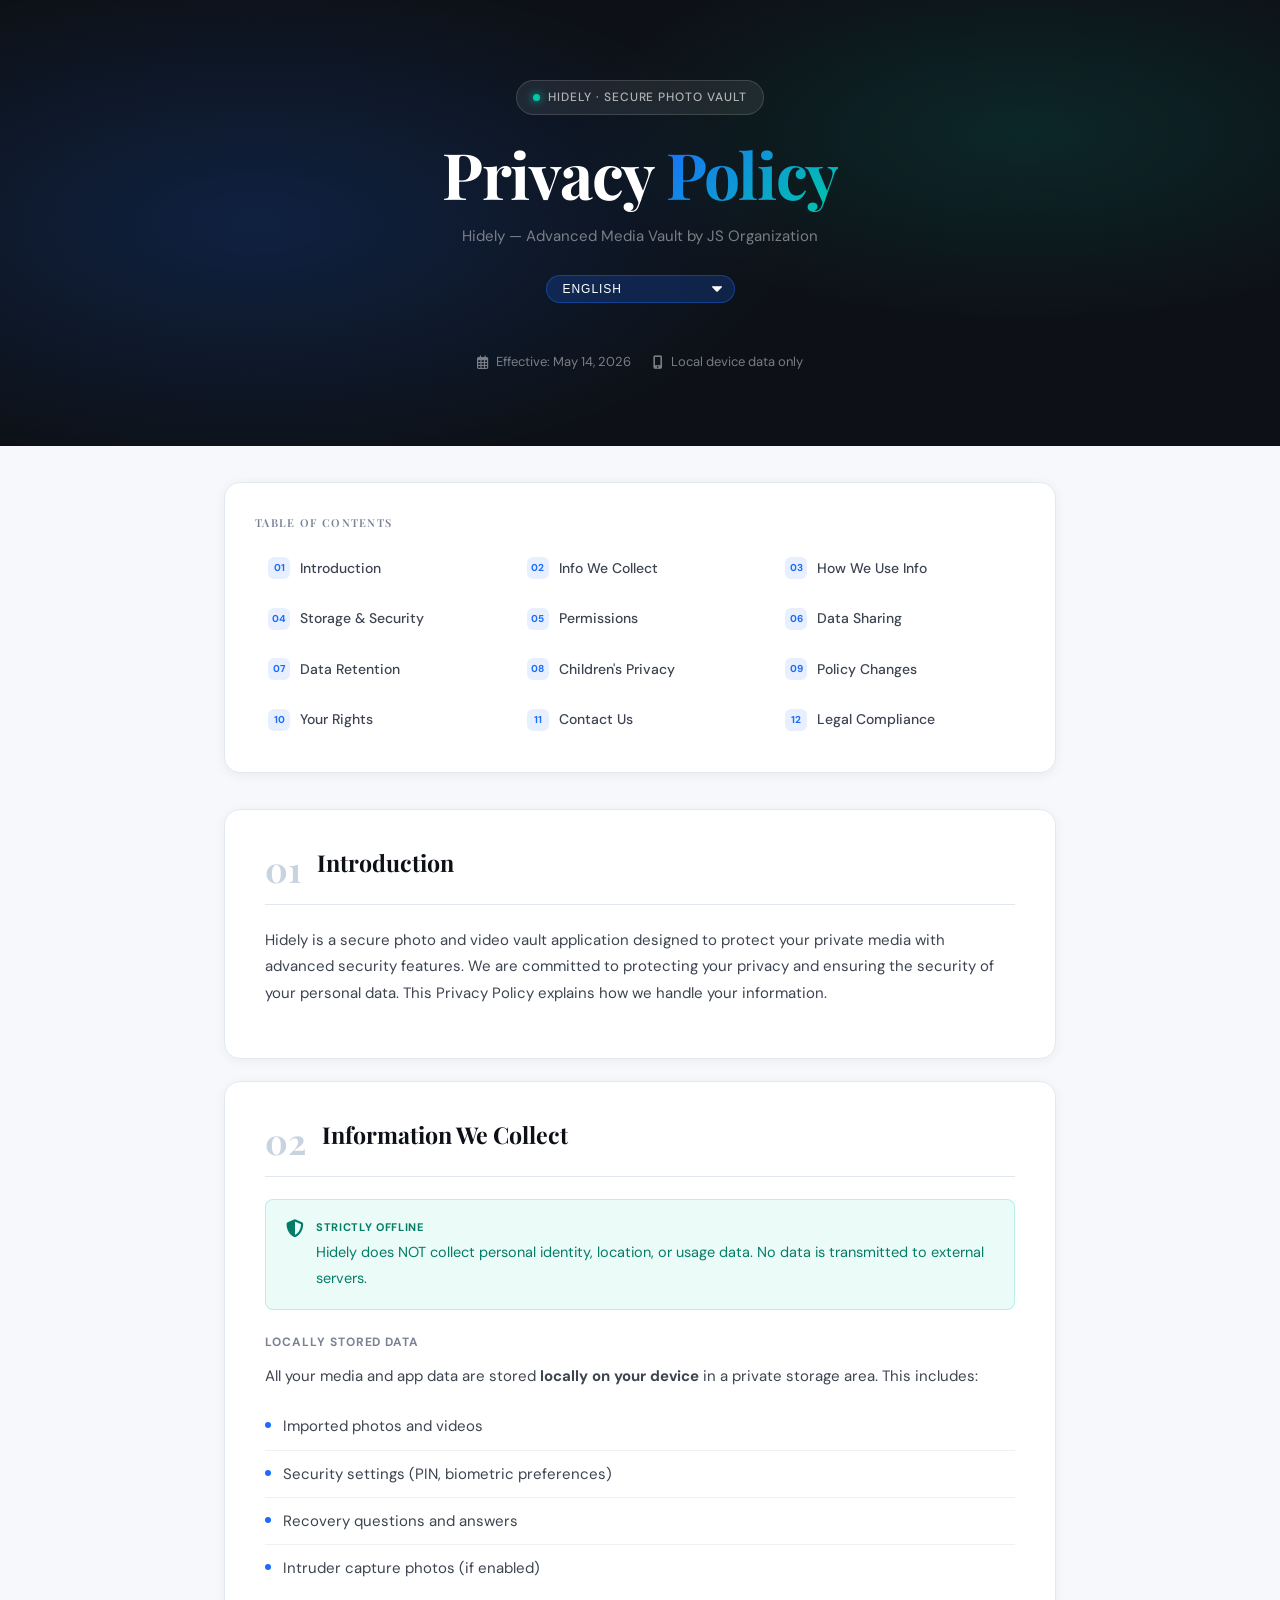
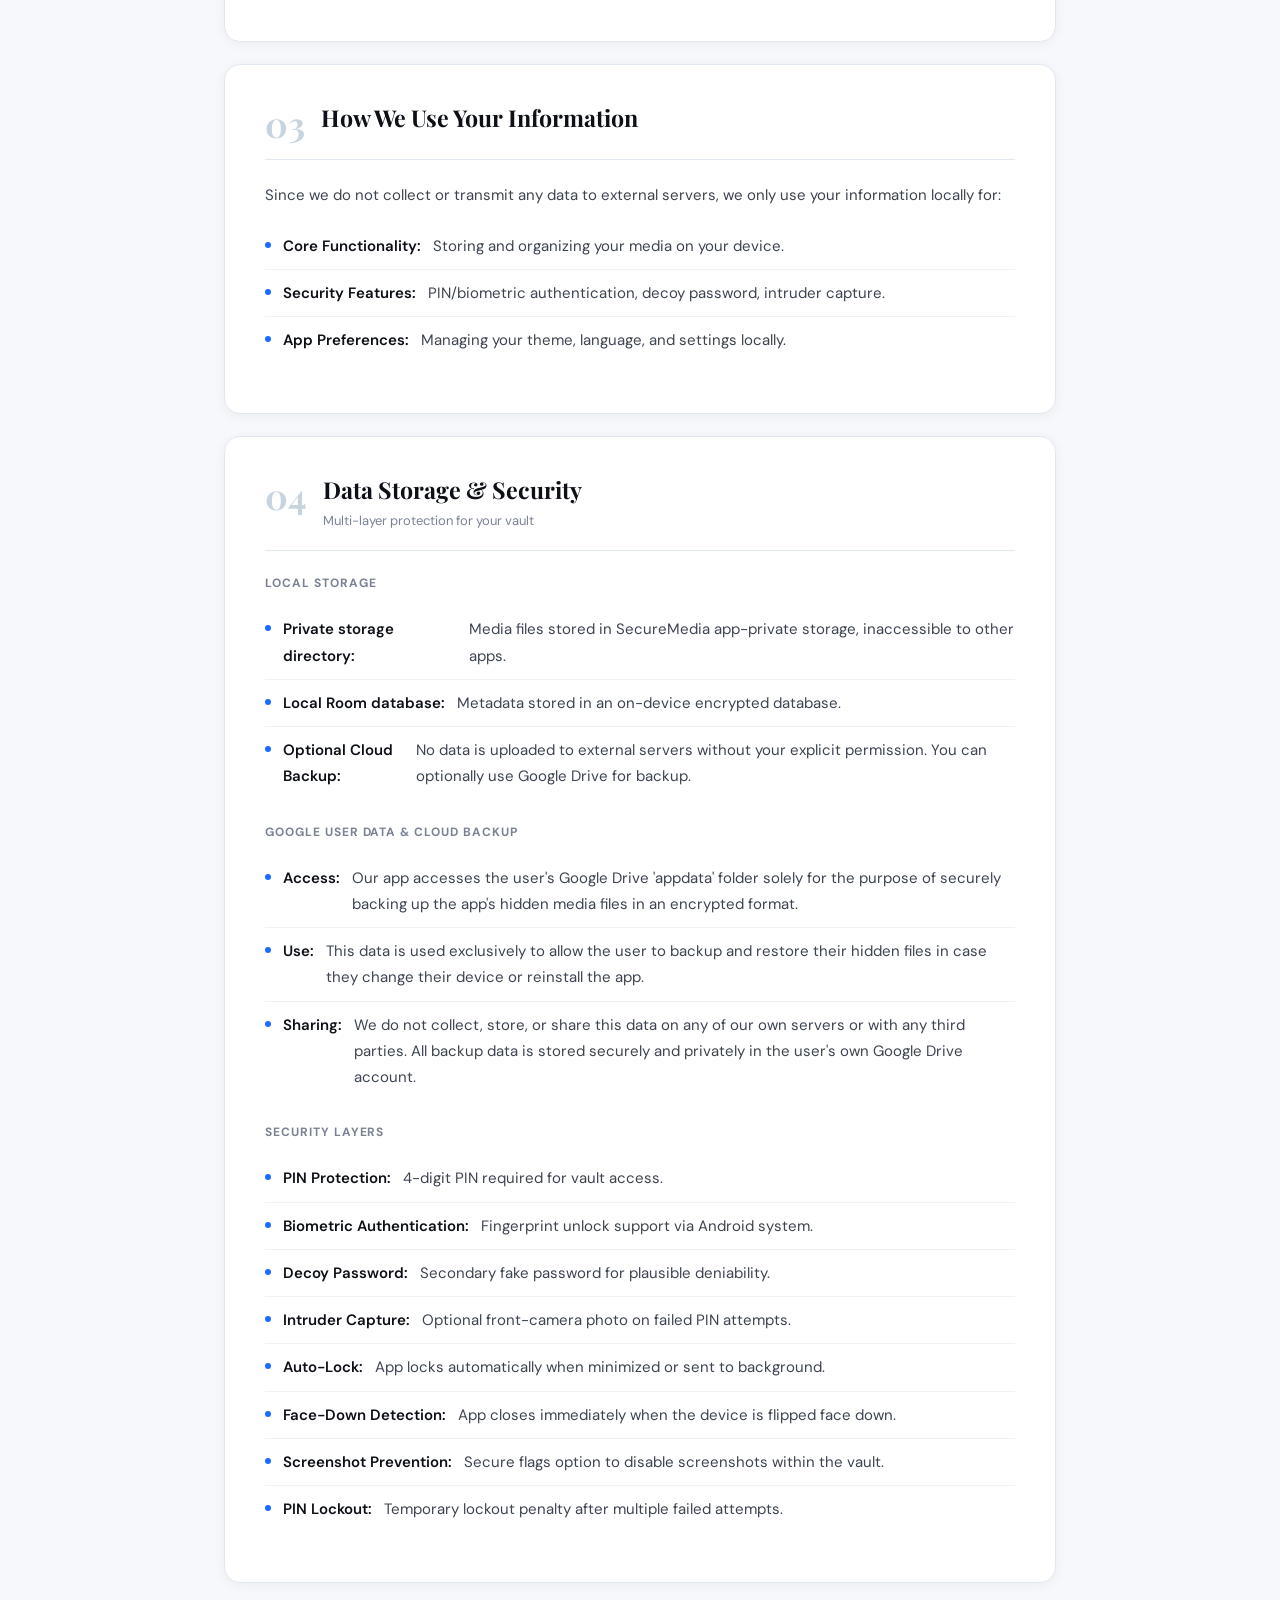
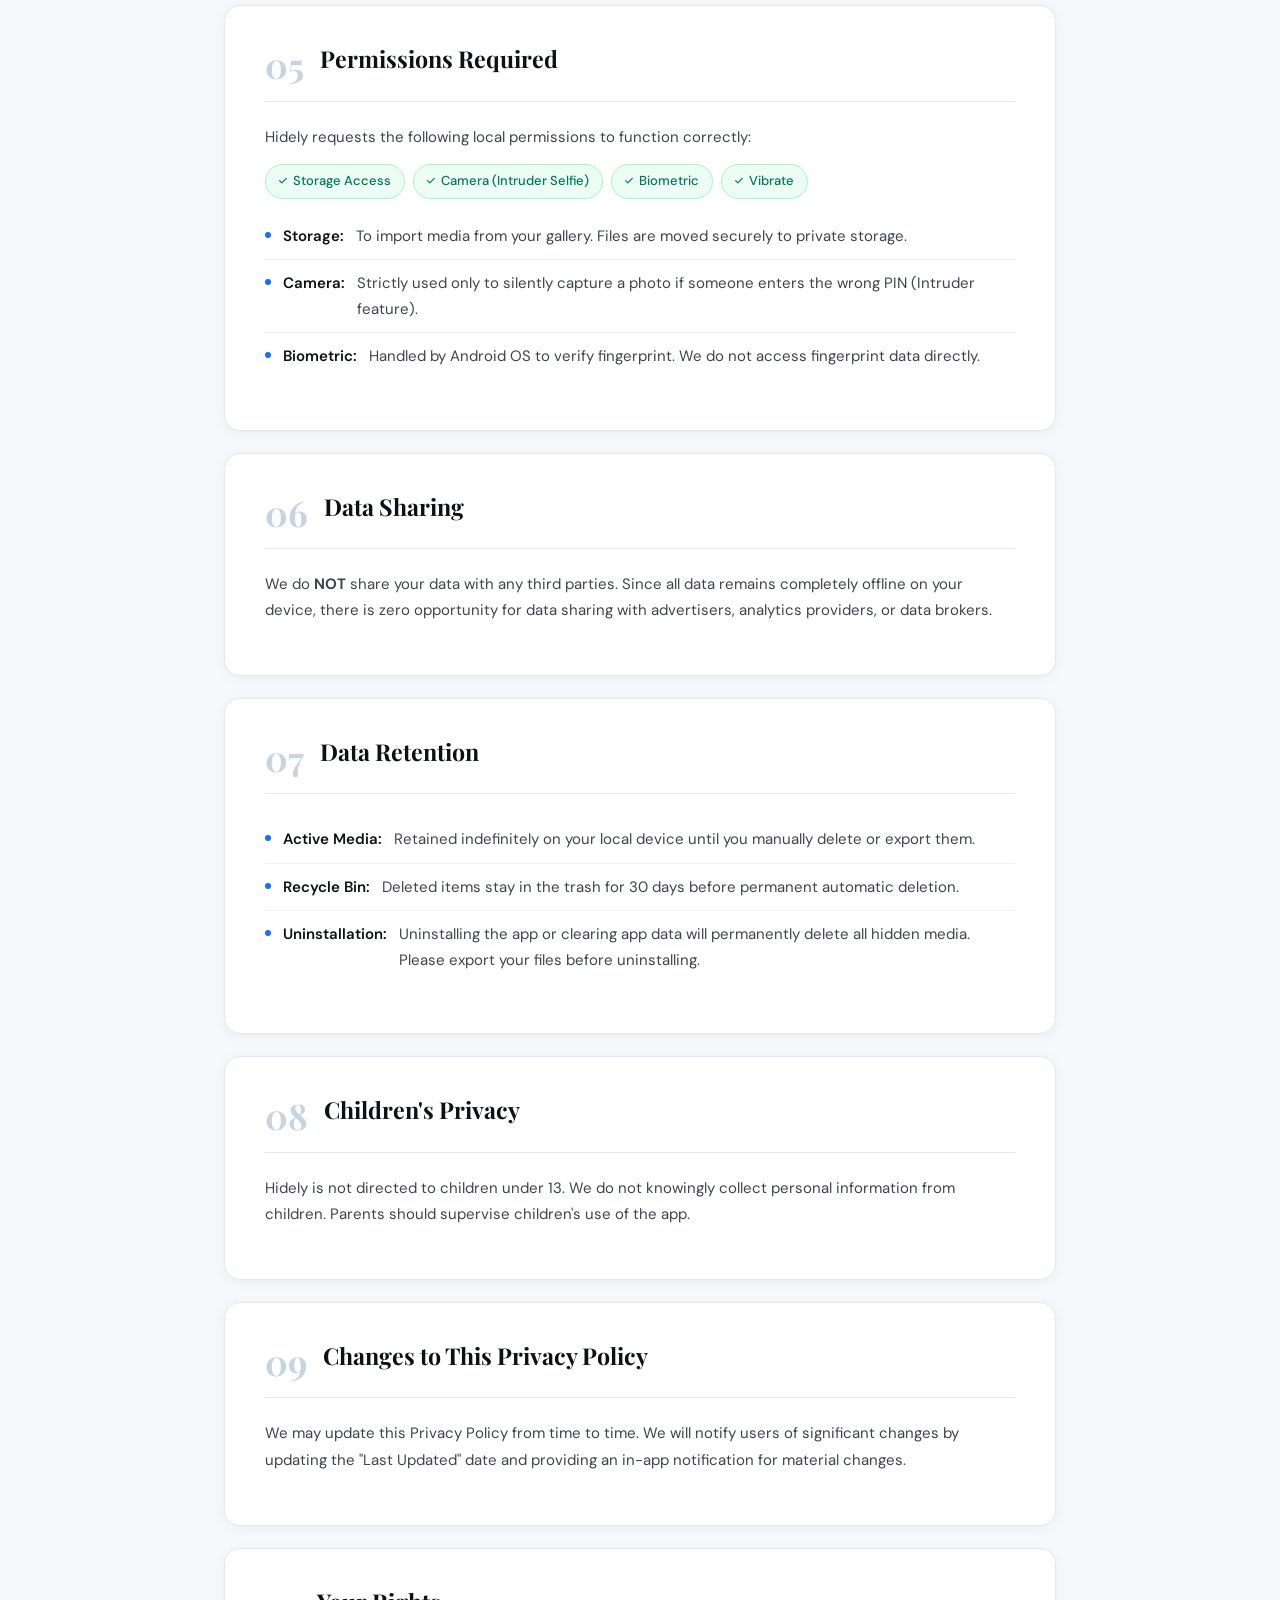
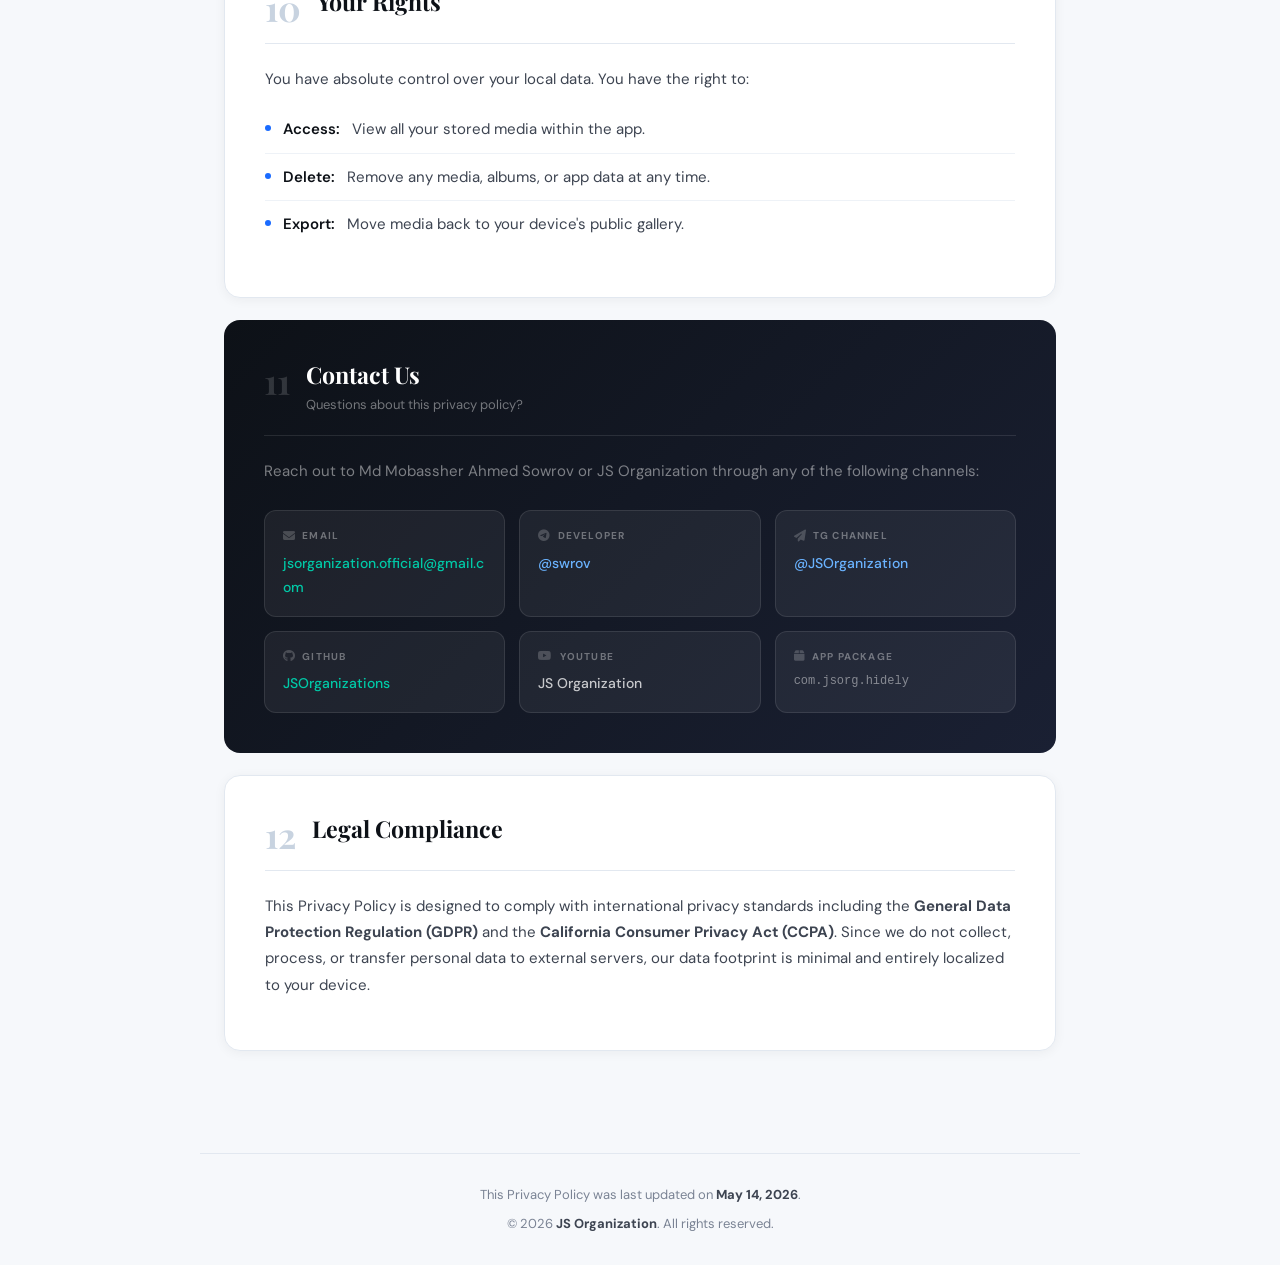
==== commit c9df4070: "Update fmt.Println message from 'Hello' to 'Goodbye'" ====
--- a/privacy-policy.html
+++ b/privacy-policy.html
@@ -400,27 +400,23 @@
                 <span class="lang-en">Data Retention</span><span class="lang-bn">ডেটা সংরক্ষণ</span><span class="lang-hi">डेटा प्रतिधारण</span><span class="lang-es">Retención de Datos</span><span class="lang-ar">الاحتفاظ بالبيانات</span><span class="lang-fr">Conservation des Données</span><span class="lang-ru">Хранение Данных</span><span class="lang-ur">ڈیٹا کی برقراری</span><span class="lang-fa">حفظ داده ها</span>
             </a>
             <a href="#s8" class="toc-link"><span class="toc-num">08</span>
-                <span class="lang-en">Data Backup & Recovery</span><span class="lang-bn">ডেটা ব্যাকআপ এবং পুনরুদ্ধার</span><span class="lang-hi">डेटा बैकअप और पुनरुद्धार</span><span class="lang-es">Copia de Seguridad y Recuperación</span><span class="lang-ar">النسخ الاحتياطي واسترجاع البيانات</span><span class="lang-fr">Sauvegarde et Récupération de Données</span><span class="lang-ru">Резервная копия и восстановление данных</span><span class="lang-ur">ڈیٹا بیک اپ اور بحالی</span><span class="lang-fa">پشتیبان گیری و بازیابی اطلاعات</span><span class="lang-bn">শিশুদের গোপনীয়তা</span><span class="lang-hi">बच्चों की गोपनीयता</span><span class="lang-es">Privacidad Infantil</span><span class="lang-ar">خصوصية الأطفال</span><span class="lang-fr">Confidentialité des Enfants</span><span class="lang-ru">Детская Конфиденциальность</span><span class="lang-ur">بچوں کی رازداری</span><span class="lang-fa">حریم خصوصی کودکان</span>
+                <span class="lang-en">Children's Privacy</span><span class="lang-bn">শিশুদের গোপনীয়তা</span><span class="lang-hi">बच्चों की गोपनीयता</span><span class="lang-es">Privacidad Infantil</span><span class="lang-ar">خصوصية الأطفال</span><span class="lang-fr">Confidentialité des Enfants</span><span class="lang-ru">Детская Конфиденциальность</span><span class="lang-ur">بچوں کی رازداری</span><span class="lang-fa">حریم خصوصی کودکان</span>
             </a>
             <a href="#s9" class="toc-link"><span class="toc-num">09</span>
-                <span class="lang-en">Children's Privacy</span><span class="lang-bn">শিশুদের গোপনীয়তা</span><span class="lang-hi">बच्चों की गोपनीयता</span><span class="lang-es">Privacidad Infantil</span><span class="lang-ar">خصوصية الأطفال</span><span class="lang-fr">Confidentialité des Enfants</span><span class="lang-ru">Детская Конфиденциальность</span><span class="lang-ur">بچوں کی رازداری</span><span class="lang-fa">حریم خصوصی کودکان</span>
+                <span class="lang-en">Policy Changes</span><span class="lang-bn">নীতির পরিবর্তন</span><span class="lang-hi">नीति में परिवर्तन</span><span class="lang-es">Cambios en la Política</span><span class="lang-ar">تغييرات السياسة</span><span class="lang-fr">Changements de Politique</span><span class="lang-ru">Изменения Политики</span><span class="lang-ur">پالیسی میں تبدیلیاں</span><span class="lang-fa">تغییرات سیاست</span>
             </a>
             <a href="#s10" class="toc-link"><span class="toc-num">10</span>
-                <span class="lang-en">Policy Changes</span><span class="lang-bn">নীতির পরিবর্তন</span><span class="lang-hi">नीति में परिवर्तन</span><span class="lang-es">Cambios en la Política</span><span class="lang-ar">تغييرات السياسة</span><span class="lang-fr">Changements de Politique</span><span class="lang-ru">Изменения Политики</span><span class="lang-ur">پالیسی میں تبدیلیاں</span><span class="lang-fa">تغییرات سیاست</span>
+                <span class="lang-en">Your Rights</span><span class="lang-bn">আপনার অধিকার</span><span class="lang-hi">आपके अधिकार</span><span class="lang-es">Tus Derechos</span><span class="lang-ar">حقوقك</span><span class="lang-fr">Vos Droits</span><span class="lang-ru">Ваши Права</span><span class="lang-ur">آپ کے حقوق</span><span class="lang-fa">حقوق شما</span>
             </a>
             <a href="#s11" class="toc-link"><span class="toc-num">11</span>
-                <span class="lang-en">Your Rights</span><span class="lang-bn">আপনার অধিকার</span><span class="lang-hi">आपके अधिकार</span><span class="lang-es">Tus Derechos</span><span class="lang-ar">حقوقك</span><span class="lang-fr">Vos Droits</span><span class="lang-ru">Ваши Права</span><span class="lang-ur">آپ کے حقوق</span><span class="lang-fa">حقوق شما</span>
+                <span class="lang-en">Contact Us</span><span class="lang-bn">যোগাযোগ</span><span class="lang-hi">संपर्क करें</span><span class="lang-es">Contáctanos</span><span class="lang-ar">اتصل بنا</span><span class="lang-fr">Nous Contacter</span><span class="lang-ru">Контакты</span><span class="lang-ur">رابطہ کریں</span><span class="lang-fa">تماس با ما</span>
             </a>
             <a href="#s12" class="toc-link"><span class="toc-num">12</span>
-                <span class="lang-en">Contact Us</span><span class="lang-bn">যোগাযোগ</span><span class="lang-hi">संपर्क करें</span><span class="lang-es">Contáctanos</span><span class="lang-ar">اتصل بنا</span><span class="lang-fr">Nous Contacter</span><span class="lang-ru">Контакты</span><span class="lang-ur">رابطہ کریں</span><span class="lang-fa">تماس با ما</span>
-            </a>
-            <a href="#s13" class="toc-link"><span class="toc-num">13</span>
-                <span class="lang-en">Legal Compliance</span><span class="lang-bn">আইনি সম্মতি</span><span class="lang-hi">कानूनी अनुपालन</span><span class="lang-es">Cumplimiento Legal</span><span class="lang-ar">الامتثال القانوني</span><span class="lang-fr">Conformité Légale</span><span class="lang-ru">Юридическое Соответствие</span><span class="lang-ur">قانونی تعمیل</span><span class="lang-fa">انطباق قانونی</span><span class="lang-bn">আইনি সম্মতি</span><span class="lang-hi">कानूनी अनुपालन</span><span class="lang-es">Cumplimiento Legal</span><span class="lang-ar">الامتثال القانوني</span><span class="lang-fr">Conformité Légale</span><span class="lang-ru">Юридическое Соответствие</span><span class="lang-ur">قانونی تعمیل</span><span class="lang-fa">انطباق قانونی</span>
-            </a>
-        </div>
-    </div>
-
-    <!-- Section 1 -->
+                <span class="lang-en">Legal Compliance</span><span class="lang-bn">আইনি সম্মতি</span><span class="lang-hi">कानूनी अनुपालन</span><span class="lang-es">Cumplimiento Legal</span><span class="lang-ar">الامتثال القانوني</span><span class="lang-fr">Conformité Légale</span><span class="lang-ru">Юридическое Соответствие</span><span class="lang-ur">قانونی تعمیل</span><span class="lang-fa">انطباق قانونی</span>
+            </a>
+        </div>
+    </div>
+
     <div class="section-card" id="s1">
         <div class="section-header">
             <div class="section-num">01</div>
@@ -449,7 +445,6 @@
         </div>
     </div>
 
-    <!-- Section 2 -->
     <div class="section-card" id="s2">
         <div class="section-header">
             <div class="section-num">02</div>
@@ -556,7 +551,6 @@
         </div>
     </div>
 
-    <!-- Section 3 -->
     <div class="section-card" id="s3">
         <div class="section-header">
             <div class="section-num">03</div>
@@ -631,7 +625,6 @@
         </div>
     </div>
 
-    <!-- Section 4: Storage & Security -->
     <div class="section-card" id="s4">
         <div class="section-header">
             <div class="section-num">04</div>
@@ -676,7 +669,7 @@
             <ul class="policy-list lang-bn">
                 <li><strong>প্রাইভেট স্টোরেজ ডিরেক্টরি:</strong> মিডিয়া ফাইলগুলো SecureMedia নামের প্রাইভেট স্টোরেজে সংরক্ষিত থাকে, যা অন্য অ্যাপ দেখতে পারে না।</li>
                 <li><strong>লোকাল রুম ডেটাবেস:</strong> মেটাডেটা ডিভাইসের নিজস্ব এনক্রিপ্টেড ডেটাবেসে সংরক্ষিত থাকে।</li>
-                <li><strong>ঐচ্ছিক ক্লাউড ব্যাকআপ:</strong> আপনার সুস্পষ্ট অনুমতি ছাড়া এক্সটার্নাল সার্ভারে কোনো ডেটা আপলোড করা হয় না। আপনি চাইলে ব্যাকআপের জন্য গুগল ড্রাইভ ব্যবহার করতে পারেন।</li>
+                <li><strong>ঐচ্ছিক ক্লাউড ব্যাকআপ:</strong> আপনার সুস্পষ্ট অনুমতি ছাড়া এক্সটার্নাল সার্ভারে কোনো ডেটা আপলোড করা হয় না। আপনি চাইলে ব্যাকআপের জন্য গুগল ড্রাইভ ব্যবহার করতে পারেন।</li>
             </ul>
             <ul class="policy-list lang-hi">
                 <li><strong>निजी भंडारण निर्देशिका:</strong> अन्य ऐप्स के लिए दुर्गम SecureMedia ऐप-निजी भंडारण में संग्रहीत मीडिया फ़ाइलें।</li>
@@ -725,47 +718,47 @@
             <h3 class="lang-fa">داده های کاربر Google و پشتیبان گیری ابری</h3>
 
             <ul class="policy-list lang-en">
-                <li><strong>Access:</strong> Our app accesses the user's Google Drive 'appdata' folder solely for the purpose of securely backing up the app's hidden media files.</li>
+                <li><strong>Access:</strong> Our app accesses the user's Google Drive 'appdata' folder solely for the purpose of securely backing up the app's hidden media files in an encrypted format.</li>
                 <li><strong>Use:</strong> This data is used exclusively to allow the user to backup and restore their hidden files in case they change their device or reinstall the app.</li>
                 <li><strong>Sharing:</strong> We do not collect, store, or share this data on any of our own servers or with any third parties. All backup data is stored securely and privately in the user's own Google Drive account.</li>
             </ul>
             <ul class="policy-list lang-bn">
-                <li><strong>অ্যাক্সেস:</strong> অ্যাপটি শুধুমাত্র ব্যাকআপের জন্য ইউজারের গুগল ড্রাইভের 'appdata' ফোল্ডারে অ্যাক্সেস নেয়।</li>
+                <li><strong>অ্যাক্সেস:</strong> অ্যাপটি শুধুমাত্র এনক্রিপ্টেড ফরম্যাটে ব্যাকআপের জন্য ইউজারের গুগল ড্রাইভের 'appdata' ফোল্ডারে অ্যাক্সেস নেয়।</li>
                 <li><strong>ব্যবহার:</strong> এটি শুধুমাত্র ইউজারের ডেটা ব্যাকআপ ও পরবর্তীতে রিস্টোর করার কাজে ব্যবহৃত হয়।</li>
                 <li><strong>শেয়ারিং:</strong> এই ডেটা সম্পূর্ণভাবে ইউজারের নিজস্ব গুগল ড্রাইভে সেভ থাকে। আমরা এটি নিজেদের কোনো সার্ভারে বা থার্ড-পার্টির সাথে শেয়ার করি না।</li>
             </ul>
             <ul class="policy-list lang-hi">
-                <li><strong>पहुंच:</strong> हमारा ऐप केवल ऐप की छिपी हुई मीडिया फ़ाइलों को सुरक्षित रूप से बैकअप करने के उद्देश्य से उपयोगकर्ता के Google ड्राइव 'appdata' फ़ोल्डर तक पहुंचता है।</li>
+                <li><strong>पहुंच:</strong> हमारा ऐप केवल ऐप की छिपी हुई मीडिया फ़ाइलों को एन्क्रिप्टेड प्रारूप में सुरक्षित रूप से बैकअप करने के उद्देश्य से उपयोगकर्ता के Google ड्राइव 'appdata' फ़ोल्डर तक पहुंचता है।</li>
                 <li><strong>उपयोग:</strong> इस डेटा का उपयोग विशेष रूप से उपयोगकर्ता को उनके डिवाइस को बदलने या ऐप को फिर से इंस्टॉल करने की स्थिति में उनकी छिपी हुई फ़ाइलों का बैकअप लेने और पुनर्स्थापित करने की अनुमति देने के लिए किया जाता है।</li>
                 <li><strong>साझाकरण:</strong> हम इस डेटा को अपने किसी भी सर्वर पर या किसी तीसरे पक्ष के साथ एकत्र, संग्रहीत या साझा नहीं करते हैं।</li>
             </ul>
             <ul class="policy-list lang-es">
-                <li><strong>Acceso:</strong> Nuestra aplicación accede a la carpeta 'appdata' de Google Drive del usuario con el único propósito de realizar copias de seguridad de forma segura.</li>
+                <li><strong>Acceso:</strong> Nuestra aplicación accede a la carpeta 'appdata' de Google Drive del usuario con el único propósito de realizar copias de seguridad de forma segura en un formato encriptado.</li>
                 <li><strong>Uso:</strong> Estos datos se utilizan exclusivamente para permitir al usuario realizar copias de seguridad y restaurar sus archivos ocultos.</li>
                 <li><strong>Intercambio:</strong> No recopilamos, almacenamos ni compartimos estos datos en ninguno de nuestros propios servidores ni con terceros.</li>
             </ul>
             <ul class="policy-list lang-ar">
-                <li><strong>الوصول:</strong> يصل تطبيقنا إلى مجلد "appdata" في Google Drive الخاص بالمستخدم لغرض وحيد هو النسخ الاحتياطي بأمان.</li>
+                <li><strong>الوصول:</strong> يصل تطبيقنا إلى مجلد "appdata" في Google Drive الخاص بالمستخدم لغرض وحيد هو النسخ الاحتياطي بأمان بتنسيق مشفر.</li>
                 <li><strong>الاستخدام:</strong> يتم استخدام هذه البيانات حصريًا للسماح للمستخدم بالنسخ الاحتياطي واستعادة ملفاته المخفية.</li>
                 <li><strong>المشاركة:</strong> نحن لا نجمع أو نخزن أو نشارك هذه البيانات على أي من خوادمنا الخاصة أو مع أي أطراف ثالثة.</li>
             </ul>
             <ul class="policy-list lang-fr">
-                <li><strong>Accès :</strong> Notre application accède au dossier 'appdata' Google Drive de l'utilisateur dans le seul but de sauvegarder en toute sécurité.</li>
+                <li><strong>Accès :</strong> Notre application accède au dossier 'appdata' Google Drive de l'utilisateur dans le seul but de sauvegarder en toute sécurité dans un format crypté.</li>
                 <li><strong>Utilisation :</strong> Ces données sont utilisées exclusivement pour permettre à l'utilisateur de sauvegarder et de restaurer ses fichiers cachés.</li>
                 <li><strong>Partage :</strong> Nous ne collectons, ne stockons ni ne partageons ces données sur nos propres serveurs ou avec des tiers.</li>
             </ul>
             <ul class="policy-list lang-ru">
-                <li><strong>Доступ:</strong> Наше приложение получает доступ к папке «appdata» на Google Диске пользователя исключительно с целью безопасного резервного копирования.</li>
+                <li><strong>Доступ:</strong> Наше приложение получает доступ к папке «appdata» на Google Диске пользователя исключительно с целью безопасного резервного копирования в зашифрованном формате.</li>
                 <li><strong>Использование:</strong> Эти данные используются исключительно для того, чтобы позволить пользователю создавать резервные копии и восстанавливать свои скрытые файлы.</li>
                 <li><strong>Обмен:</strong> Мы не собираем, не храним и не передаем эти данные ни на каких наших собственных серверах или третьим лицам.</li>
             </ul>
             <ul class="policy-list lang-ur">
-                <li><strong>رسائی:</strong> ہماری ایپ صارف کے گوگل ڈرائیو 'appdata' فولڈر تک رسائی حاصل کرتی ہے جس کا واحد مقصد محفوظ طریقے سے بیک اپ لینا ہے۔</li>
+                <li><strong>رسائی:</strong> ہماری ایپ صارف کے گوگل ڈرائیو 'appdata' فولڈر تک رسائی حاصل کرتی ہے جس کا واحد مقصد محفوظ طریقے سے ایک انکرپٹڈ فارمیٹ میں بیک اپ لینا ہے۔</li>
                 <li><strong>استعمال کریں:</strong> یہ ڈیٹا خصوصی طور پر صارف کو بیک اپ لینے اور اپنی چھپی ہوئی فائلوں کو بحال کرنے کی اجازت دینے کے لیے استعمال کیا جاتا ہے۔</li>
                 <li><strong>اشتراک:</strong> ہم اپنے کسی سرور یا کسی تیسرے فریق کے ساتھ اس ڈیٹا کو جمع، ذخیرہ یا اشتراک نہیں کرتے ہیں۔</li>
             </ul>
             <ul class="policy-list lang-fa">
-                <li><strong>دسترسی:</strong> برنامه ما فقط با هدف پشتیبان گیری ایمن به پوشه "appdata" Google Drive کاربر دسترسی پیدا می کند.</li>
+                <li><strong>دسترسی:</strong> برنامه ما فقط با هدف پشتیبان گیری ایمن در یک فرمت رمزگذاری شده به پوشه "appdata" Google Drive کاربر دسترسی پیدا می کند.</li>
                 <li><strong>استفاده:</strong> این داده ها منحصراً برای اینکه کاربر بتواند از فایل های مخفی خود نسخه پشتیبان تهیه و بازیابی کند استفاده می شود.</li>
                 <li><strong>اشتراک گذاری:</strong> ما این داده ها را در هیچ یک از سرورهای خود یا با شخص ثالث جمع آوری، ذخیره یا به اشتراک نمی گذاریم.</li>
             </ul>
@@ -873,7 +866,6 @@
         </div>
     </div>
 
-    <!-- Section 5 -->
     <div class="section-card" id="s5">
         <div class="section-header">
             <div class="section-num">05</div>
@@ -1003,7 +995,6 @@
         </div>
     </div>
 
-    <!-- Section 6 -->
     <div class="section-card" id="s6">
         <div class="section-header">
             <div class="section-num">06</div>
@@ -1032,7 +1023,6 @@
         </div>
     </div>
 
-    <!-- Section 7 -->
     <div class="section-card" id="s7">
         <div class="section-header">
             <div class="section-num">07</div>
@@ -1097,178 +1087,9 @@
         </div>
     </div>
 
-    <!-- Section 8 -->
     <div class="section-card" id="s8">
         <div class="section-header">
             <div class="section-num">08</div>
-            <div>
-                <div class="section-title lang-en">Data Backup and Recovery</div>
-                <div class="section-title lang-bn">ডেটা ব্যাকআপ এবং পুনরুদ্ধার</div>
-                <div class="section-title lang-hi">डेटा बैकअप और पुनरुद्धार</div>
-                <div class="section-title lang-es">Copia de Seguridad y Recuperación de Datos</div>
-                <div class="section-title lang-ar">النسخ الاحتياطي واسترجاع البيانات</div>
-                <div class="section-title lang-fr">Sauvegarde et Récupération de Données</div>
-                <div class="section-title lang-ru">Резервная копия и восстановление данных</div>
-                <div class="section-title lang-ur">ڈیٹا بیک اپ اور بحالی</div>
-                <div class="section-title lang-fa">پشتیبان گیری و بازیابی اطلاعات</div>
-                <div class="section-subtitle lang-en">Cloud Backup via Google Drive</div>
-                <div class="section-subtitle lang-bn">Google Drive এর মাধ্যমে ক্লাউড ব্যাকআপ</div>
-                <div class="section-subtitle lang-hi">Google Drive के माध्यम से क्लाउड बैकअप</div>
-                <div class="section-subtitle lang-es">Copia de Seguridad en la Nube vía Google Drive</div>
-                <div class="section-subtitle lang-ar">النسخ الاحتياطي السحابي عبر Google Drive</div>
-                <div class="section-subtitle lang-fr">Sauvegarde Cloud via Google Drive</div>
-                <div class="section-subtitle lang-ru">Облачное резервное копирование через Google Drive</div>
-                <div class="section-subtitle lang-ur">Google Drive کے ذریعے کلاؤڈ بیک اپ</div>
-                <div class="section-subtitle lang-fa">پشتیبان گیری ابری از طریق Google Drive</div>
-            </div>
-        </div>
-        <div class="section-body">
-            <p class="lang-en">Hidely provides users the option to backup their data to their own Google Drive account. This feature is <strong>completely optional</strong> and designed to protect your data in case you change devices or reinstall the app.</p>
-            <p class="lang-bn">Hidely ব্যবহারকারীদের তাদের নিজস্ব Google Drive অ্যাকাউন্টে ডেটা ব্যাকআপ নেওয়ার সুবিধা প্রদান করে। এই ফিচারটি <strong>সম্পূর্ণ ঐচ্ছিক</strong> এবং আপনি ডিভাইস পরিবর্তন বা অ্যাপ পুনরায় ইনস্টল করলে আপনার ডেটা রক্ষা করার জন্য ডিজাইন করা হয়েছে।</p>
-            <p class="lang-hi">Hidely उपयोगकारीओं को अपने स्वयं के Google Drive खाते में डेटा का बैकअप लेने का विकल्प प्रदान करता है। यह सुविधा <strong>पूरी तरह वैकल्पिक है</strong> और आपके डिवाइस को बदलने या ऐप को फिर से इंस्टॉल करने की स्थिति में आपके डेटा की सुरक्षा के लिए डिज़ाइन की गई है।</p>
-            <p class="lang-es">Hidely proporciona a los usuarios la opción de hacer una copia de seguridad de sus datos en su propia cuenta de Google Drive. Esta función es <strong>completamente opcional</strong> y está diseñada para proteger sus datos en caso de que cambie de dispositivo o reinstale la aplicación.</p>
-            <p class="lang-ar">يوفر Hidely للمستخدمين خيار عمل نسخة احتياطية من بيانا إلى حسابهم في Google Drive الخاص بهم. هذه الميزة <strong>اختيارية تماماً</strong> وتم تصميمها لحماية بيانات إذا قمت بتغيير الأجهزة أو إعادة تثبيت التطبيق.</p>
-            <p class="lang-fr">Hidely offre aux utilisateurs la possibilité de sauvegarder leurs données dans leur propre compte Google Drive. Cette fonctionnalité est <strong>complètement optionnelle</strong> et est conçue pour protéger vos données en cas de changement d'appareil ou de réinstallation de l'application.</p>
-            <p class="lang-ru">Hidely предоставляет пользователям возможность создания резервной копии своих данных на собственной учетной записи Google Drive. Эта функция <strong>полностью опциональна</strong> и предназначена для защиты ваших данных в случае смены устройства или переустановки приложения.</p>
-            <p class="lang-ur">Hidely صارفین کو اپنے نیز ہی Google Drive اکاؤنٹ میں ڈیٹا کا بیک اپ لینے کا آپشن فراہم کرتا ہے۔ یہ خصوصیت <strong>مکمل طور پر اختیاری</strong> ہے اور اگر آپ ڈیوائس تبدیل کریں یا ایپ دوبارہ انسٹال کریں تو آپ کے ڈیٹا کی حفاظت کے لیے ڈیزائن کیا گیا ہے۔</p>
-            <p class="lang-fa">Hidely به کاربران امکان می‌دهد که داده‌های خود را در حساب Google Drive خود پشتیبان گیری کنند. این ویژگی <strong>کاملاً اختیاری است</strong> و برای محافظت از داده‌های شما در صورت تغییر دستگاه یا بازنصب برنامه طراحی شده است.</p>
-
-            <h3 class="lang-en">Key Points About Cloud Backup</h3>
-            <h3 class="lang-bn">ক্লাউড ব্যাকআপ সম্পর্কে গুরুত্বপূর্ণ পয়েন্ট</h3>
-            <h3 class="lang-hi">क्लाउड बैकअप के बारे में मुख्य बिंदु</h3>
-            <h3 class="lang-es">Puntos Clave Sobre la Copia de Seguridad en la Nube</h3>
-            <h3 class="lang-ar">النقاط الرئيسية حول النسخ الاحتياطي السحابي</h3>
-            <h3 class="lang-fr">Points Clés sur la Sauvegarde Cloud</h3>
-            <h3 class="lang-ru">Ключевые Моменты Облачного Резервного Копирования</h3>
-            <h3 class="lang-ur">کلاؤڈ بیک اپ کے بارے میں اہم نکات</h3>
-            <h3 class="lang-fa">نکات کلیدی در مورد پشتیبان گیری ابری</h3>
-
-            <ul class="policy-list lang-en">
-                <li><strong>User Control:</strong> You have complete control over when to backup and restore. The app will never backup data without your explicit action.</li>
-                <li><strong>Google Drive Responsibility:</strong> Your backed-up files are stored securely in <strong>your own Google Drive account</strong>. The security of files uploaded to Google Drive is governed by Google's Privacy Policy and Terms of Service. We do not store backup data on our servers.</li>
-                <li><strong>No Data Collection:</strong> We do not collect, monitor, or analyze your backup data. Your Google Drive account is solely between you and Google.</li>
-                <li><strong>Device Change Protection:</strong> If you uninstall the app or change devices, your backup allows you to restore your hidden files on the new device.</li>
-                <li><strong>No Automatic Deletion:</strong> Your Google Drive backups are <strong>not automatically deleted</strong>. You are responsible for managing your own backups.</li>
-            </ul>
-            <ul class="policy-list lang-bn">
-                <li><strong>সম্পূর্ণ নিয়ন্ত্রণ:</strong> কখন ব্যাকআপ নেবেন বা রিস্টোর করবেন তার সম্পূর্ণ নিয়ন্ত্রণ আপনার হাতে। আপনার সুস্পষ্ট নির্দেশনা ছাড়া অ্যাপ কখনো ডেটা ব্যাকআপ করবে না।</li>
-                <li><strong>Google Drive দায়িত্ব:</strong> আপনার ব্যাকআপ করা ফাইলগুলো <strong>আপনার নিজস্ব Google Drive অ্যাকাউন্টে</strong> সুরক্ষিতভাবে সংরক্ষিত থাকে। Google Drive-এ আপলোড করা ফাইলের সুরক্ষা Google এর Privacy Policy এবং Terms of Service দ্বারা পরিচালিত হয়। আমরা আমাদের সার্ভারে ব্যাকআপ ডেটা সংরক্ষণ করি না।</li>
-                <li><strong>কোনো ডেটা সংগ্রহ নেই:</strong> আমরা আপনার ব্যাকআপ ডেটা সংগ্রহ, পর্যবেক্ষণ বা বিশ্লেষণ করি না। আপনার Google Drive অ্যাকাউন্ট শুধুমাত্র আপনার এবং Google এর মধ্যে।</li>
-                <li><strong>ডিভাইস পরিবর্তন সুরক্ষা:</strong> যদি আপনি অ্যাপ আনইনস্টল করেন বা ডিভাইস পরিবর্তন করেন, তাহলে আপনার ব্যাকআপ আপনাকে নতুন ডিভাইসে লুকানো ফাইল পুনরুদ্ধার করতে দেয়।</li>
-                <li><strong>স্বয়ংক্রিয় মুছে ফেলা নেই:</strong> আপনার Google Drive ব্যাকআপগুলো <strong>স্বয়ংক্রিয়ভাবে মুছে ফেলা হয় না</strong>। আপনার নিজস্ব ব্যাকআপ পরিচালনা করা আপনার দায়িত্ব।</li>
-            </ul>
-            <ul class="policy-list lang-hi">
-                <li><strong>उपयोगकर्ता नियंत्रण:</strong> आपको यह तय करने का पूर्ण नियंत्रण है कि कब बैकअप लें और पुनर्स्थापित करें। ऐप आपकी स्पष्ट कार्रवाई के बिना कभी डेटा बैकअप नहीं करेगा।</li>
-                <li><strong>Google Drive जिम्मेदारी:</strong> आपकी बैकअप की गई फ़ाइलें <strong>आपके अपने Google Drive खाते में</strong> सुरक्षित रूप से संग्रहीत हैं। Google Drive पर अपलोड की गई फ़ाइलों की सुरक्षा Google की गोपनीयता नीति और सेवा की शर्तों द्वारा शासित है। हम अपने सर्वर पर बैकअप डेटा संग्रहीत नहीं करते हैं।</li>
-                <li><strong>कोई डेटा संग्रह नहीं:</strong> हम आपके बैकअप डेटा को एकत्र, मॉनिटर या विश्लेषण नहीं करते हैं। आपका Google Drive खाता केवल आपके और Google के बीच है।</li>
-                <li><strong>डिवाइस परिवर्तन सुरक्षा:</strong> यदि आप ऐप को अनइंस्टॉल करते हैं या डिवाइस बदलते हैं, तो आपका बैकअप आपको नई डिवाइस पर अपनी छिपी हुई फ़ाइलें पुनः प्राप्त करने की अनुमति देता है।</li>
-                <li><strong>कोई स्वचालित हटाना नहीं:</strong> आपके Google Drive बैकअप <strong>स्वचालित रूप से हटाए नहीं जाते हैं</strong>। आपके अपने बैकअप को प्रबंधित करना आपकी जिम्मेदारी है।</li>
-            </ul>
-            <ul class="policy-list lang-es">
-                <li><strong>Control del Usuario:</strong> Tiene control total sobre cuándo hacer una copia de seguridad y restaurar. La aplicación nunca hará una copia de seguridad sin su acción explícita.</li>
-                <li><strong>Responsabilidad de Google Drive:</strong> Sus archivos de respaldo se almacenan de forma segura en <strong>su propia cuenta de Google Drive</strong>. La seguridad de los archivos subidos a Google Drive se rige por la Política de Privacidad y los Términos de Servicio de Google. No almacenamos datos de copia de seguridad en nuestros servidores.</li>
-                <li><strong>Sin Recopilación de Datos:</strong> No recopilamos, monitoreamos ni analizamos sus datos de copia de seguridad. Su cuenta de Google Drive es solo entre usted y Google.</li>
-                <li><strong>Protección de Cambio de Dispositivo:</strong> Si desinstala la aplicación o cambia de dispositivo, su copia de seguridad le permite restaurar sus archivos ocultos en el nuevo dispositivo.</li>
-                <li><strong>Sin Eliminación Automática:</strong> Sus copias de seguridad de Google Drive <strong>no se eliminan automáticamente</strong>. Usted es responsable de administrar sus propias copias de seguridad.</li>
-            </ul>
-            <ul class="policy-list lang-ar">
-                <li><strong>تحكم المستخدم:</strong> لديك السيطرة الكاملة على الوقت الذي تريد النسخ الاحتياطي والاستعادة. لن يقوم التطبيق بعمل نسخة احتياطية من البيانات بدون إجراء صريح منك.</li>
-                <li><strong>مسؤولية Google Drive:</strong> يتم تخزين ملفات النسخ الاحتياطي بشكل آمن في <strong>حسابك الخاص في Google Drive</strong>. يتم التحكم في أمان الملفات المرفوعة إلى Google Drive بموجب سياسة الخصوصية وشروط الخدمة من Google. لا نخزن بيانات النسخ الاحتياطي على خوادمنا.</li>
-                <li><strong>عدم جمع البيانات:</strong> لا نجمع أو نراقب أو نحلل بيانات النسخ الاحتياطي. حسابك في Google Drive بيني وبين Google فقط.</li>
-                <li><strong>حماية تغيير الجهاز:</strong> إذا قمت بإلغاء تثبيت التطبيق أو تغيير الأجهزة، فإن النسخة الاحتياطية الخاصة بك تسمح لك باستعادة ملفاتك المخفية على الجهاز الجديد.</li>
-                <li><strong>بدون حذف تلقائي:</strong> لا يتم حذف نسخ Google Drive الاحتياطية <strong>تلقائياً</strong>. أنت مسؤول عن إدارة النسخ الاحتياطية الخاصة بك.</li>
-            </ul>
-            <ul class="policy-list lang-fr">
-                <li><strong>Contrôle Utilisateur:</strong> Vous avez un contrôle total sur le moment de sauvegarder et de restaurer. L'application ne fera jamais de sauvegarde sans votre action explicite.</li>
-                <li><strong>Responsabilité Google Drive:</strong> Vos fichiers de sauvegarde sont stockés de manière sécurisée dans <strong>votre propre compte Google Drive</strong>. La sécurité des fichiers téléchargés sur Google Drive est régie par la Politique de Confidentialité et les Conditions de Service de Google. Nous ne stockons pas les données de sauvegarde sur nos serveurs.</li>
-                <li><strong>Pas de Collecte de Données:</strong> Nous ne collectons, ne surveillons ni n'analysons vos données de sauvegarde. Votre compte Google Drive est uniquement entre vous et Google.</li>
-                <li><strong>Protection du Changement d'Appareil:</strong> Si vous désinstallez l'application ou changez d'appareil, votre sauvegarde vous permet de restaurer vos fichiers cachés sur le nouvel appareil.</li>
-                <li><strong>Pas de Suppression Automatique:</strong> Vos sauvegardes Google Drive <strong>ne sont pas supprimées automatiquement</strong>. Vous êtes responsable de la gestion de vos propres sauvegardes.</li>
-            </ul>
-            <ul class="policy-list lang-ru">
-                <li><strong>Контроль Пользователя:</strong> Вы имеете полный контроль над тем, когда создавать резервную копию и восстанавливать. Приложение никогда не будет создавать резервную копию без вашего явного действия.</li>
-                <li><strong>Ответственность Google Drive:</strong> Ваши файлы резервной копии хранятся безопасно в <strong>вашей собственной учетной записи Google Drive</strong>. Безопасность файлов, загруженных в Google Drive, регулируется Политикой конфиденциальности и Условиями обслуживания Google. Мы не храним данные резервной копии на наших серверах.</li>
-                <li><strong>Без Сбора Данных:</strong> Мы не собираем, не отслеживаем и не анализируем ваши данные резервной копии. Ваша учетная запись Google Drive находится только между вами и Google.</li>
-                <li><strong>Защита Изменения Устройства:</strong> Если вы удалите приложение или смените устройство, ваша резервная копия позволит вам восстановить скрытые файлы на новом устройстве.</li>
-                <li><strong>Без Автоматического Удаления:</strong> Ваши резервные копии Google Drive <strong>не удаляются автоматически</strong>. Вы несете ответственность за управление собственными резервными копиями.</li>
-            </ul>
-            <ul class="policy-list lang-ur">
-                <li><strong>صارف کا کنٹرول:</strong> آپ کے پاس مکمل کنٹرول ہے کہ کب بیک اپ لیں اور بحال کریں۔ ایپ آپ کی واضح کارروائی کے بغیر کبھی ڈیٹا بیک اپ نہیں کرے گی۔</li>
-                <li><strong>Google Drive کی ذمہ داری:</strong> آپ کی بیک اپ کی گئی فائلیں <strong>آپ کے اپنے Google Drive اکاؤنٹ میں</strong> محفوظ طریقے سے ذخیرہ کی جاتی ہیں۔ Google Drive پر اپ لوڈ کی گئی فائلوں کی سیکیورٹی Google کی رازداری کی پالیسی اور سروس کی شرائط سے منظم ہے۔ ہم اپنے سرورز پر بیک اپ ڈیٹا محفوظ نہیں کرتے ہیں۔</li>
-                <li><strong>کوئی ڈیٹا جمع نہیں:</strong> ہم آپ کے بیک اپ ڈیٹا کو جمع، نگرانی یا تجزیہ نہیں کرتے ہیں۔ آپ کا Google Drive اکاؤنٹ صرف آپ اور Google کے درمیان ہے۔</li>
-                <li><strong>ڈیوائس تبدیلی کی حفاظت:</strong> اگر آپ ایپ کو ان انسٹال کریں یا ڈیوائس تبدیل کریں، تو آپ کا بیک اپ آپ کو نئی ڈیوائس پر اپنی چھپی ہوئی فائلوں کو بحال کرنے کی اجازت دیتا ہے۔</li>
-                <li><strong>خودکار حذف نہیں:</strong> آپ کے Google Drive بیک اپ <strong>خودکار طور پر حذف نہیں کیے جاتے ہیں</strong>۔ آپ اپنے بیک اپ کی ذمہ داری رکھتے ہیں۔</li>
-            </ul>
-            <ul class="policy-list lang-fa">
-                <li><strong>کنترل کاربر:</strong> شما کنترل کامل بر این داریدکه چه زمان نسخه پشتیبان بگیرید و بازیابی کنید. برنامه بدون عمل صریح شما هرگز از داده‌ها نسخه پشتیبان نمی‌گیرد.</li>
-                <li><strong>مسئولیت Google Drive:</strong> فایل‌های پشتیبان شما به طور ایمن در <strong>حساب Google Drive خود شما</strong> ذخیره می‌شوند. امنیت فایل‌های آپلود شده به Google Drive توسط سیاست حفاظت اطلاعات و شرایط سرویس Google کنترل می‌شود. ما داده‌های پشتیبان را در سرورهای خود ذخیره نمی‌کنیم.</li>
-                <li><strong>بدون جمع اطلاعات:</strong> ما داده‌های پشتیبان شما را جمع‌آوری، نظارت یا تجزیه نمی‌کنیم. حساب Google Drive شما فقط بین شما و Google است.</li>
-                <li><strong>حفاظت تغییر دستگاه:</strong> اگر برنامه را حذف نصب کنید یا دستگاه را تغییر دهید، نسخه پشتیبان شما به شما اجازه می‌دهد فایل‌های پنهان خود را در دستگاه جدید بازیابی کنید.</li>
-                <li><strong>بدون حذف خودکار:</strong> نسخه‌های پشتیبان Google Drive شما <strong>به‌طور خودکار حذف نمی‌شوند</strong>. شما مسئول مدیریت نسخه‌های پشتیبان خود هستید.</li>
-            </ul>
-
-            <h3 class="lang-en">User Responsibilities</h3>
-            <h3 class="lang-bn">ব্যবহারকারীর দায়িত্ব</h3>
-            <h3 class="lang-hi">उपयोगकर्ता की जिम्मेदारियां</h3>
-            <h3 class="lang-es">Responsabilidades del Usuario</h3>
-            <h3 class="lang-ar">مسؤوليات المستخدم</h3>
-            <h3 class="lang-fr">Responsabilités de l'Utilisateur</h3>
-            <h3 class="lang-ru">Ответственность Пользователя</h3>
-            <h3 class="lang-ur">صارف کی ذمہ داریاں</h3>
-            <h3 class="lang-fa">مسئولیات کاربر</h3>
-
-            <ul class="policy-list lang-en">
-                <li><strong>Backup Before Uninstall:</strong> If you plan to uninstall the app or change devices, ensure you have a backup. Without a backup, your hidden files cannot be recovered.</li>
-                <li><strong>Google Account Security:</strong> Your Google Drive backup security depends on the security of your Google account. Keep your Google account credentials safe and enable two-factor authentication.</li>
-                <li><strong>Backup Management:</strong> You are responsible for managing your Google Drive backups. Ensure you have sufficient storage space on Google Drive.</li>
-            </ul>
-            <ul class="policy-list lang-bn">
-                <li><strong>আনইনস্টলের আগে ব্যাকআপ:</strong> যদি আপনি অ্যাপ আনইনস্টল বা ডিভাইস পরিবর্তন করতে চান, নিশ্চিত করুন যে আপনার কাছে একটি ব্যাকআপ আছে। ব্যাকআপ ছাড়া আপনার লুকানো ফাইলগুলো পুনরুদ্ধার করা যাবে না।</li>
-                <li><strong>Google অ্যাকাউন্ট নিরাপত্তা:</strong> আপনার Google Drive ব্যাকআপ নিরাপত্তা আপনার Google অ্যাকাউন্টের নিরাপত্তার উপর নির্ভর করে। আপনার Google অ্যাকাউন্ট শংসাপত্র নিরাপদ রাখুন এবং দুই-ফ্যাক্টর প্রমাণীকরণ সক্ষম করুন।</li>
-                <li><strong>ব্যাকআপ ব্যবস্থাপনা:</strong> আপনার Google Drive ব্যাকআপ পরিচালনা করা আপনার দায়িত্ব। নিশ্চিত করুন যে Google Drive-এ যথেষ্ট স্টোরেজ স্পেস আছে।</li>
-            </ul>
-            <ul class="policy-list lang-hi">
-                <li><strong>अनइंस्टॉल से पहले बैकअप:</strong> यदि आप ऐप को अनइंस्टॉल करना या डिवाइस बदलना चाहते हैं, तो सुनिश्चित करें कि आपके पास बैकअप है। बैकअप के बिना, आपकी छिपी हुई फ़ाइलें पुनः प्राप्त नहीं की जा सकतीं।</li>
-                <li><strong>Google खाता सुरक्षा:</strong> आपकी Google Drive बैकअप सुरक्षा आपके Google खाते की सुरक्षा पर निर्भर करती है। अपनी Google खाते की साख सुरक्षित रखें और दो-कारक प्रमाणीकरण सक्षम करें।</li>
-                <li><strong>बैकअप प्रबंधन:</strong> अपने Google Drive बैकअप को प्रबंधित करना आपकी जिम्मेदारी है। सुनिश्चित करें कि Google Drive पर पर्याप्त भंडारण स्थान है।</li>
-            </ul>
-            <ul class="policy-list lang-es">
-                <li><strong>Copia de Seguridad Antes de Desinstalar:</strong> Si planea desinstalar la aplicación o cambiar de dispositivo, asegúrese de tener una copia de seguridad. Sin una copia de seguridad, no se pueden recuperar sus archivos ocultos.</li>
-                <li><strong>Seguridad de la Cuenta Google:</strong> La seguridad de su copia de seguridad de Google Drive depende de la seguridad de su cuenta de Google. Mantenga sus credenciales de cuenta de Google seguras y habilite la autenticación de dos factores.</li>
-                <li><strong>Gestión de Copias de Seguridad:</strong> Usted es responsable de administrar sus copias de seguridad de Google Drive. Asegúrese de tener suficiente espacio de almacenamiento en Google Drive.</li>
-            </ul>
-            <ul class="policy-list lang-ar">
-                <li><strong>النسخة الاحتياطية قبل إلغاء التثبيت:</strong> إذا كنت تخطط لإلغاء تثبيت التطبيق أو تغيير الأجهزة، فتأكد من وجود نسخة احتياطية. بدون نسخة احتياطية، لا يمكن استعادة الملفات المخفية الخاصة بك.</li>
-                <li><strong>أمان حساب Google:</strong> يعتمد أمان نسخ Google Drive الاحتياطية على أمان حسابك في Google. احفظ بيانات اعتماد حسابك في Google بأمان وقم بتفعيل المصادقة الثنائية.</li>
-                <li><strong>إدارة النسخ الاحتياطية:</strong> أنت مسؤول عن إدارة نسخ Google Drive الاحتياطية. تأكد من وجود مساحة تخزين كافية على Google Drive.</li>
-            </ul>
-            <ul class="policy-list lang-fr">
-                <li><strong>Sauvegarde Avant Désinstallation:</strong> Si vous envisagez de désinstaller l'application ou de changer d'appareil, assurez-vous d'avoir une sauvegarde. Sans sauvegarde, vos fichiers cachés ne peuvent pas être récupérés.</li>
-                <li><strong>Sécurité du Compte Google:</strong> La sécurité de votre sauvegarde Google Drive dépend de la sécurité de votre compte Google. Gardez vos identifiants de compte Google sûrs et activez l'authentification à deux facteurs.</li>
-                <li><strong>Gestion des Sauvegardes:</strong> Vous êtes responsable de la gestion de vos sauvegardes Google Drive. Assurez-vous d'avoir suffisamment d'espace de stockage sur Google Drive.</li>
-            </ul>
-            <ul class="policy-list lang-ru">
-                <li><strong>Резервная копия перед удалением:</strong> Если вы планируете удалить приложение или сменить устройство, убедитесь, что у вас есть резервная копия. Без резервной копии ваши скрытые файлы не могут быть восстановлены.</li>
-                <li><strong>Безопасность учетной записи Google:</strong> Безопасность вашей резервной копии Google Drive зависит от безопасности вашей учетной записи Google. Храните учетные данные своей учетной записи Google в безопасности и включите двухфакторную аутентификацию.</li>
-                <li><strong>Управление резервными копиями:</strong> Вы несете ответственность за управление резервными копиями Google Drive. Убедитесь, что на Google Drive достаточно места для хранения.</li>
-            </ul>
-            <ul class="policy-list lang-ur">
-                <li><strong>ان انسٹال کے پہلے بیک اپ:</strong> اگر آپ ایپ کو ان انسٹال کرنے یا ڈیوائس تبدیل کرنے کا منصوبہ بناتے ہیں، تو یقینی بنائیں کہ آپ کے پاس ایک بیک اپ ہے۔ بیک اپ کے بغیر، آپ کی چھپی ہوئی فائلیں بحال نہیں کی جا سکتیں۔</li>
-                <li><strong>Google اکاؤنٹ کی سیکیورٹی:</strong> آپ کا Google Drive بیک اپ سیکیورٹی آپ کے Google اکاؤنٹ کی سیکیورٹی پر منحصر ہے۔ اپنے Google اکاؤنٹ کے اعتماد نامے محفوظ رکھیں اور دو فیکٹر توثیق کو فعال کریں۔</li>
-                <li><strong>بیک اپ کا انتظام:</strong> آپ کے Google Drive بیک اپ کا انتظام کرنا آپ کی ذمہ داری ہے۔ یقینی بنائیں کہ Google Drive پر کافی اسٹوریج جگہ ہے۔</li>
-            </ul>
-            <ul class="policy-list lang-fa">
-                <li><strong>پشتیبان گیری قبل از حذف نصب:</strong> اگر قصد حذف نصب برنامه یا تغییر دستگاه دارید، اطمینان حاصل کنید که یک نسخه پشتیبان دارید. بدون نسخه پشتیبان، فایل های پنهان شما قابل بازیابی نیستند.</li>
-                <li><strong>امنیت حساب Google:</strong> امنیت نسخه پشتیبان Google Drive شما بستگی به امنیت حساب Google شما دارد. اعتبارات حساب Google خود را محفوظ نگه دارید و اعتبارسنجی دو عاملی را فعال کنید.</li>
-                <li><strong>مدیریت نسخه پشتیبان:</strong> شما مسئول مدیریت نسخه های پشتیبان Google Drive خود هستید. مطمئن شوید که فضای ذخیره سازی کافی در Google Drive وجود دارد.</li>
-            </ul>
-        </div>
-    </div>
-
-    <!-- Section 9 -->
-    <div class="section-card" id="s9">
-        <div class="section-header">
-            <div class="section-num">09</div>
             <div>
                 <div class="section-title lang-en">Children's Privacy</div>
                 <div class="section-title lang-bn">শিশুদের গোপনীয়তা</div>
@@ -1294,10 +1115,9 @@
         </div>
     </div>
 
-    <!-- Section 10 -->
-    <div class="section-card" id="s10">
+    <div class="section-card" id="s9">
         <div class="section-header">
-            <div class="section-num">10</div>
+            <div class="section-num">09</div>
             <div>
                 <div class="section-title lang-en">Changes to This Privacy Policy</div>
                 <div class="section-title lang-bn">নীতিমালায় পরিবর্তন</div>
@@ -1312,7 +1132,7 @@
         </div>
         <div class="section-body">
             <p class="lang-en">We may update this Privacy Policy from time to time. We will notify users of significant changes by updating the "Last Updated" date and providing an in-app notification for material changes.</p>
-            <p class="lang-bn">আমরা সময়ে সময়ে এই গোপনীয়তা নীতি আপডেট করতে পারি। কোনো বড় পরিবর্তন হলে অ্যাপের ভেতর নোটিফিকেশন দিয়ে এবং 'সর্বশেষ আপডেট' তারিখ পরিবর্তন করে জানানো হবে।</p>
+            <p class="lang-bn">আমরা সময়ে সময়ে এই গোপনীয়তা নীতি আপডেট করতে পারি। কোনো বড় পরিবর্তন হলে অ্যাপের ভেতর নোটিফিকেশন দিয়ে এবং 'সর্বশেষ আপডেট' তারিখ পরিবর্তন করে জানানো হবে。</p>
             <p class="lang-hi">हम समय-समय पर इस गोपनीयता नीति को अपडेट कर सकते हैं। हम "अंतिम अद्यतन" तिथि को अद्यतन करके और भौतिक परिवर्तनों के लिए इन-ऐप अधिसूचना प्रदान करके उपयोगकर्ताओं को महत्वपूर्ण परिवर्तनों के बारे में सूचित करेंगे।</p>
             <p class="lang-es">Podemos actualizar esta Política de Privacidad de vez en cuando. Notificaremos a los usuarios de cambios significativos actualizando la fecha de "Última actualización" y proporcionando una notificación en la aplicación por cambios materiales.</p>
             <p class="lang-ar">قد نقوم بتحديث سياسة الخصوصية هذه من وقت لآخر. سنبلغ المستخدمين بالتغييرات المهمة عن طريق تحديث تاريخ "آخر تحديث" وتقديم إشعار داخل التطبيق بالتغييرات الجوهرية.</p>
@@ -1323,10 +1143,9 @@
         </div>
     </div>
 
-    <!-- Section 11 -->
-    <div class="section-card" id="s11">
+    <div class="section-card" id="s10">
         <div class="section-header">
-            <div class="section-num">11</div>
+            <div class="section-num">10</div>
             <div>
                 <div class="section-title lang-en">Your Rights</div>
                 <div class="section-title lang-bn">আপনার অধিকার</div>
@@ -1398,10 +1217,9 @@
         </div>
     </div>
 
-    <!-- Section 12 -->
-    <div class="contact-card" id="s12">
+    <div class="contact-card" id="s11">
         <div class="section-header">
-            <div class="section-num">12</div>
+            <div class="section-num">11</div>
             <div>
                 <div class="section-title lang-en">Contact Us</div>
                 <div class="section-title lang-bn">যোগাযোগ করুন</div>
@@ -1468,10 +1286,9 @@
         </div>
     </div>
 
-    <!-- Section 13 -->
-    <div class="section-card" id="s13">
+    <div class="section-card" id="s12">
         <div class="section-header">
-            <div class="section-num">13</div>
+            <div class="section-num">12</div>
             <div>
                 <div class="section-title lang-en">Legal Compliance</div>
                 <div class="section-title lang-bn">আইনি সম্মতি</div>
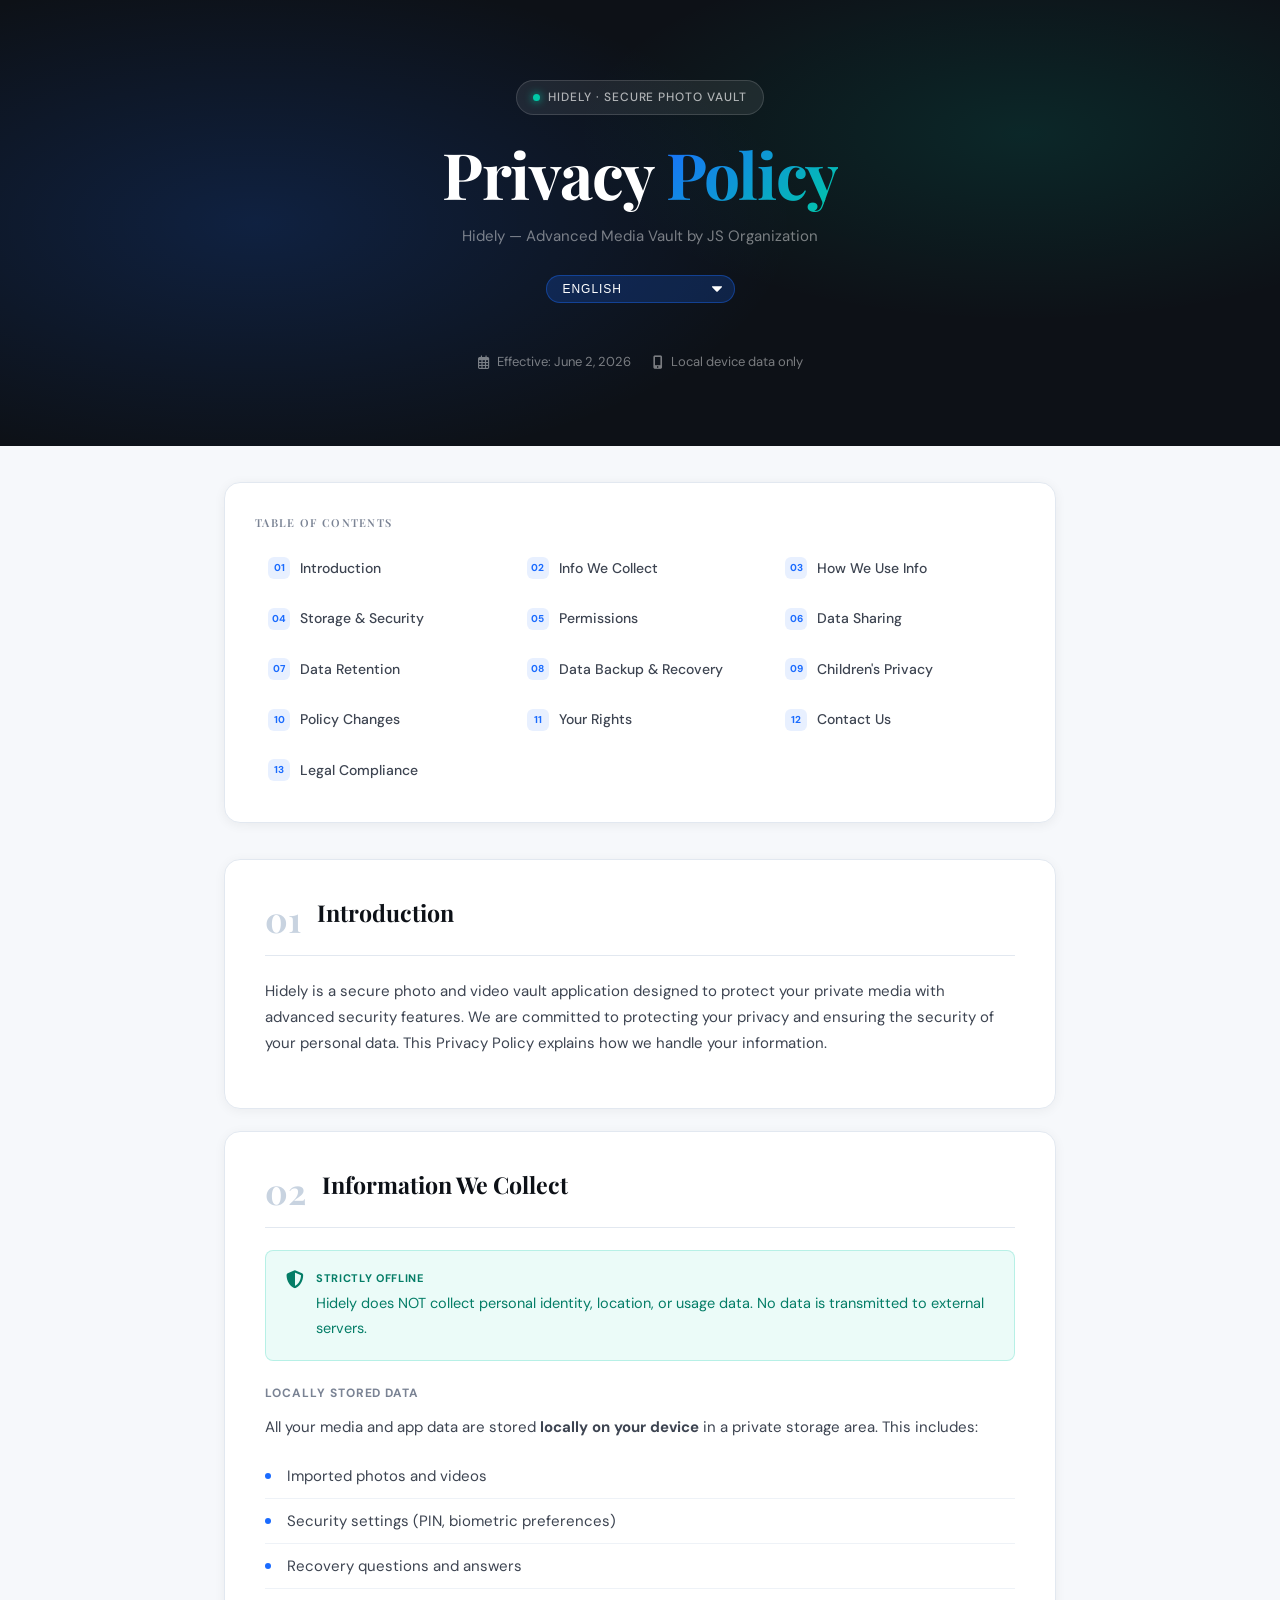
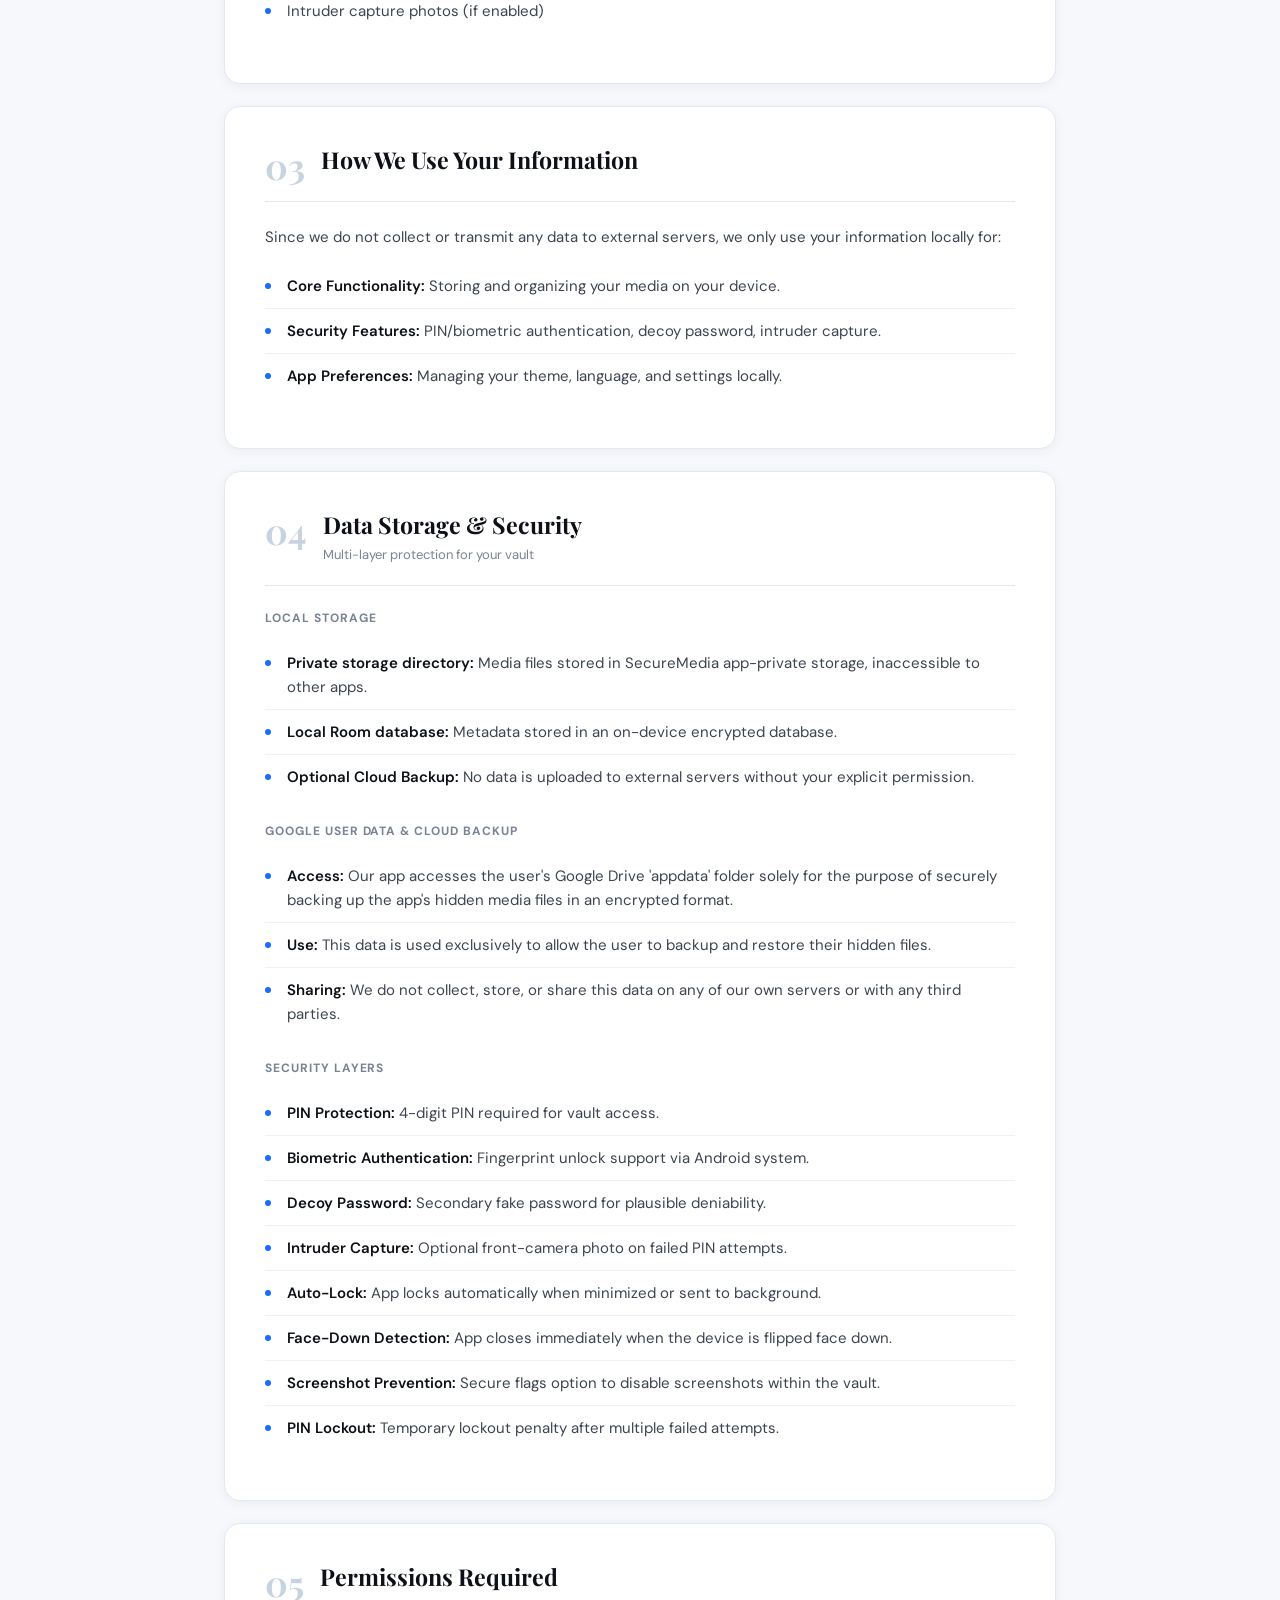
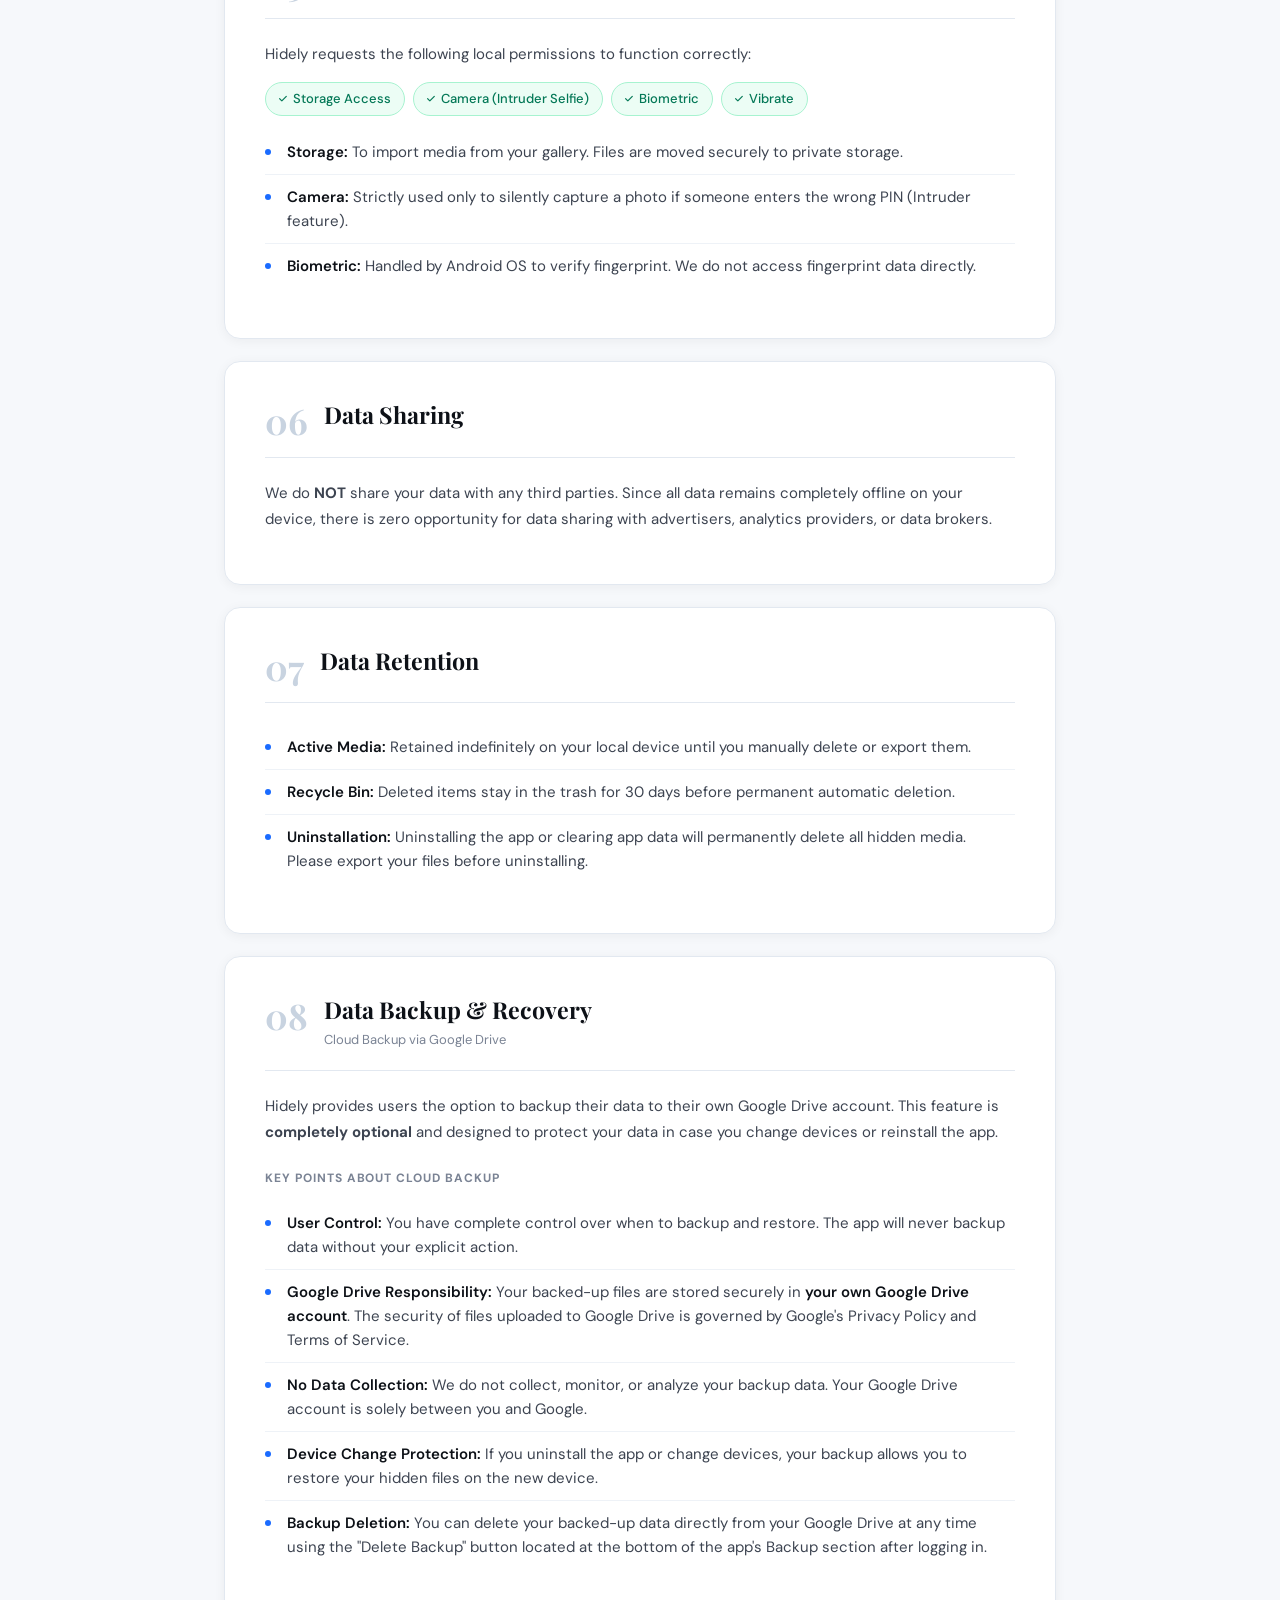
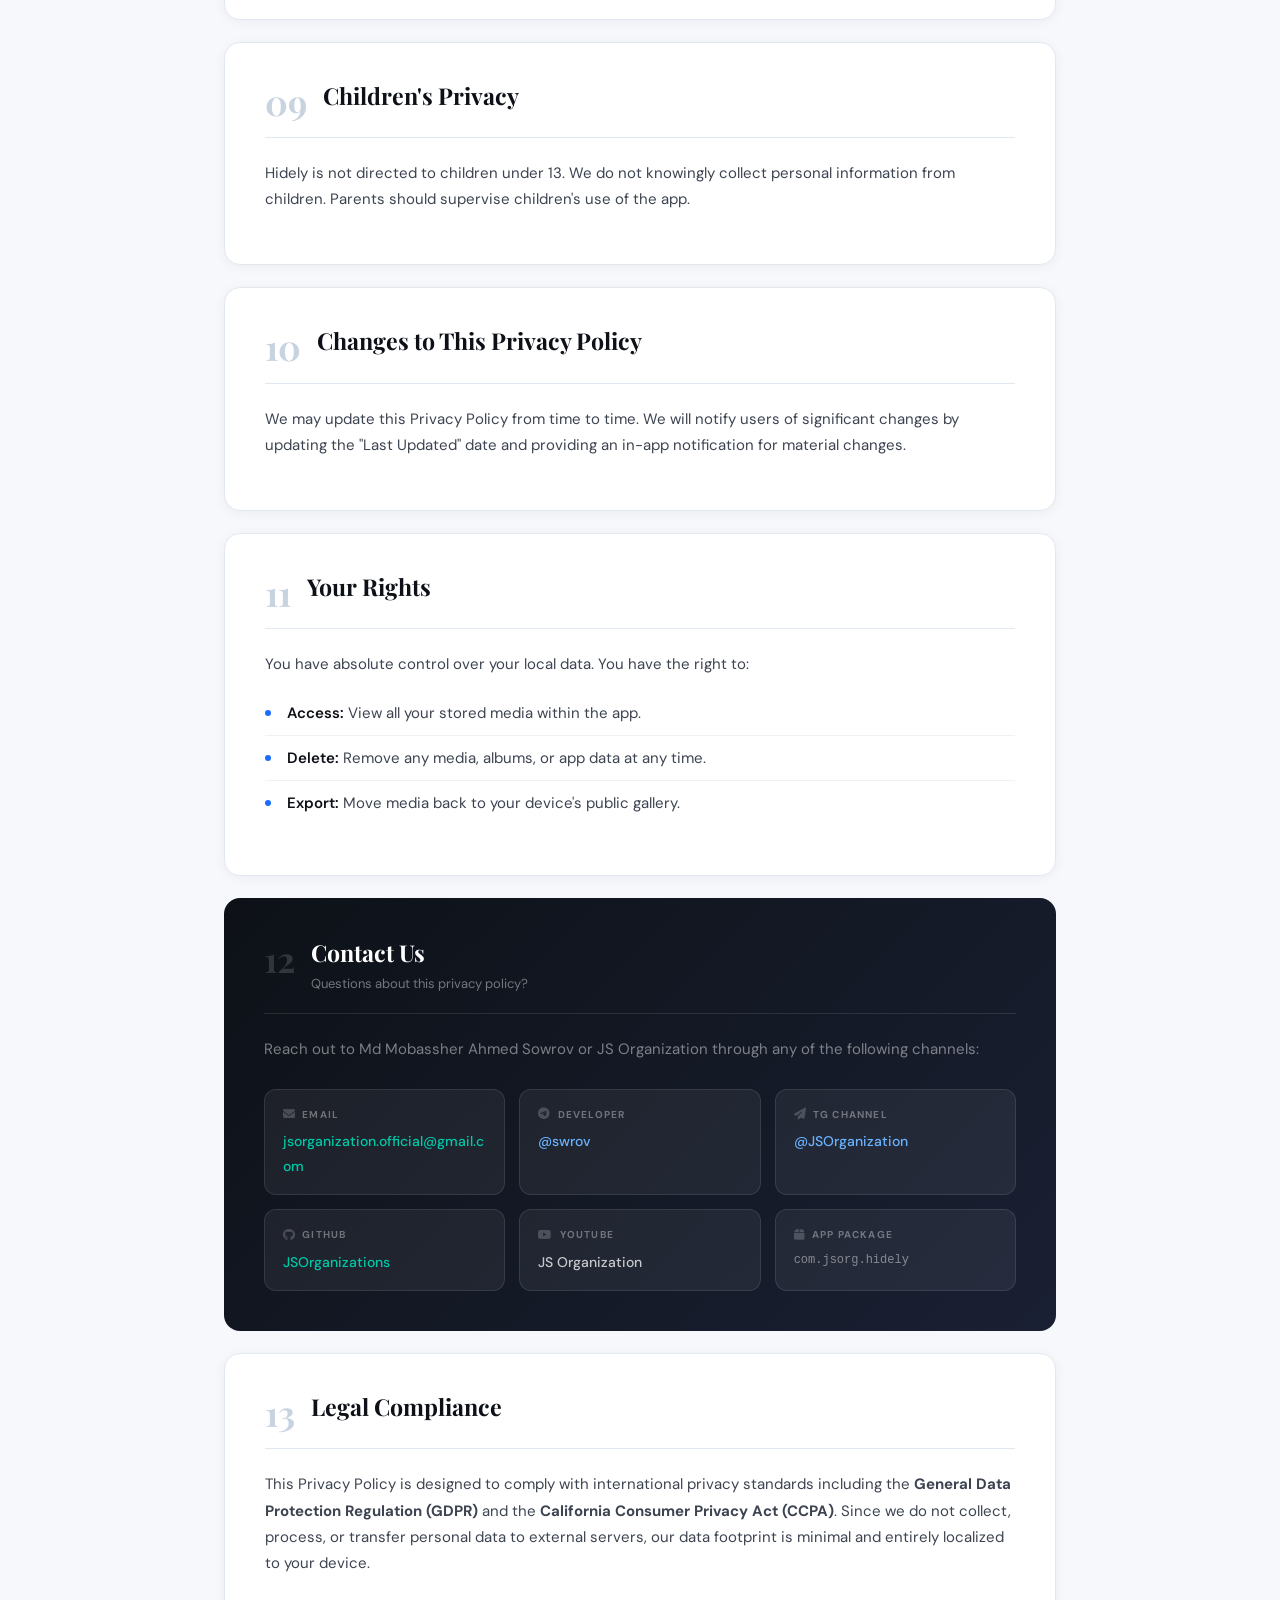
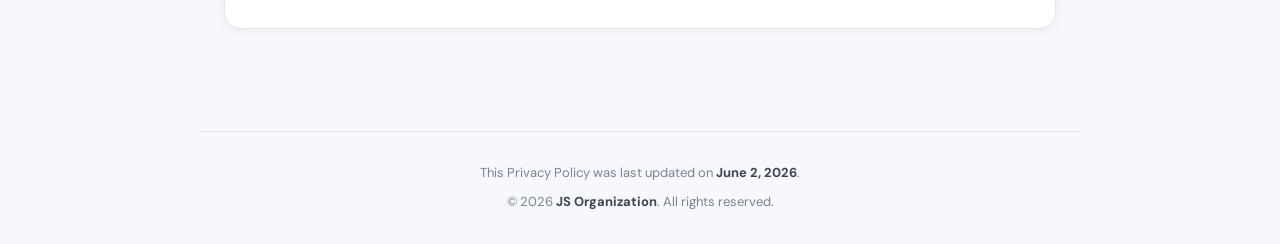
==== commit 84ca45e3: "Update fmt.Println output from 'Hello' to 'Goodbye'" ====
--- a/privacy-policy.html
+++ b/privacy-policy.html
@@ -47,8 +47,6 @@
         }
 
         body[dir="rtl"] { text-align: right; }
-        body[dir="rtl"] .policy-list li { padding-right: 0; }
-        body[dir="rtl"] .policy-list li::before { margin-left: 12px; margin-right: 0; }
         body[dir="rtl"] .callout i { margin-left: 12px; margin-right: 0; }
         body[dir="rtl"] .contact-label i { margin-left: 6px; margin-right: 0; }
 
@@ -192,14 +190,25 @@
         }
         .policy-list { list-style:none; margin:12px 0; }
         .policy-list li {
-            display:flex; align-items:flex-start; gap:12px;
-            padding:10px 0; border-bottom:1px solid var(--surface-3);
-            font-size:clamp(13px,3vw,15px); color:var(--ink-light);
-        }
-        .policy-list li:last-child { border-bottom:none; }
+            position: relative;
+            padding: 10px 0 10px 22px;
+            border-bottom: 1px solid var(--surface-3);
+            font-size: clamp(13px,3vw,15px); 
+            color: var(--ink-light);
+            line-height: 1.6;
+        }
+        .policy-list li:last-child { border-bottom: none; }
         .policy-list li::before {
-            content:''; width:6px; height:6px; border-radius:50%;
-            background:var(--accent); flex-shrink:0; margin-top:9px;
+            content: ''; position: absolute;
+            left: 0; top: 19px;
+            width: 6px; height: 6px; border-radius: 50%;
+            background: var(--accent);
+        }
+        body[dir="rtl"] .policy-list li {
+            padding: 10px 22px 10px 0;
+        }
+        body[dir="rtl"] .policy-list li::before {
+            left: auto; right: 0;
         }
         .policy-list li strong { color:var(--ink); font-weight:600; }
         .callout {
@@ -280,8 +289,8 @@
         .section-card:nth-child(9)  { animation-delay:.36s; }
         .section-card:nth-child(10) { animation-delay:.40s; }
         .section-card:nth-child(11) { animation-delay:.44s; }
-        .section-card:nth-child(12) { animation-delay:.48s; }
-        .contact-card { animation-delay:.52s; }
+        .contact-card { animation-delay:.48s; }
+        .section-card:nth-child(13) { animation-delay:.52s; }
 
         @media (max-width:480px) {
             .toc-link { padding:11px 12px; }
@@ -339,15 +348,15 @@
     <div class="hero-meta">
         <div class="hero-meta-item">
             <i class="fa-regular fa-calendar-alt"></i>
-            <span class="lang-en">Effective: May 14, 2026</span>
-            <span class="lang-bn">কার্যকরী তারিখ: ১৪ মে, ২০২৬</span>
-            <span class="lang-hi">प्रभावी: 14 मई, 2026</span>
-            <span class="lang-es">Efectivo: 14 de mayo, 2026</span>
-            <span class="lang-ar">ساري المفعول: ١٤ مايو ٢٠٢٦</span>
-            <span class="lang-fr">En vigueur : 14 Mai 2026</span>
-            <span class="lang-ru">Действует с: 14 мая 2026</span>
-            <span class="lang-ur">مؤثر: 14 مئی 2026</span>
-            <span class="lang-fa">موثر: ۱۴ مه ۲۰۲۶</span>
+            <span class="lang-en">Effective: June 2, 2026</span>
+            <span class="lang-bn">কার্যকরী তারিখ: ২ জুন, ২০২৬</span>
+            <span class="lang-hi">प्रभावी: 2 जून, 2026</span>
+            <span class="lang-es">Efectivo: 2 de junio de 2026</span>
+            <span class="lang-ar">ساري المفعول: ٢ يونيو ٢٠٢٦</span>
+            <span class="lang-fr">En vigueur : 2 Juin 2026</span>
+            <span class="lang-ru">Действует с: 2 июня 2026 г.</span>
+            <span class="lang-ur">مؤثر: 2 جون 2026</span>
+            <span class="lang-fa">موثر: ۲ ژوئن ۲۰۲۶</span>
         </div>
         <div class="hero-meta-item">
             <i class="fa-solid fa-mobile-alt"></i>
@@ -400,18 +409,21 @@
                 <span class="lang-en">Data Retention</span><span class="lang-bn">ডেটা সংরক্ষণ</span><span class="lang-hi">डेटा प्रतिधारण</span><span class="lang-es">Retención de Datos</span><span class="lang-ar">الاحتفاظ بالبيانات</span><span class="lang-fr">Conservation des Données</span><span class="lang-ru">Хранение Данных</span><span class="lang-ur">ڈیٹا کی برقراری</span><span class="lang-fa">حفظ داده ها</span>
             </a>
             <a href="#s8" class="toc-link"><span class="toc-num">08</span>
+                <span class="lang-en">Data Backup & Recovery</span><span class="lang-bn">ডেটা ব্যাকআপ এবং পুনরুদ্ধার</span><span class="lang-hi">डेटा बैकअप और पुनरुद्धार</span><span class="lang-es">Copia de Seguridad y Recuperación</span><span class="lang-ar">النسخ الاحتياطي واسترجاع البيانات</span><span class="lang-fr">Sauvegarde et Récupération de Données</span><span class="lang-ru">Резервная копия и восстановление данных</span><span class="lang-ur">ڈیٹا بیک اپ اور بحالی</span><span class="lang-fa">پشتیبان گیری و بازیابی اطلاعات</span>
+            </a>
+            <a href="#s9" class="toc-link"><span class="toc-num">09</span>
                 <span class="lang-en">Children's Privacy</span><span class="lang-bn">শিশুদের গোপনীয়তা</span><span class="lang-hi">बच्चों की गोपनीयता</span><span class="lang-es">Privacidad Infantil</span><span class="lang-ar">خصوصية الأطفال</span><span class="lang-fr">Confidentialité des Enfants</span><span class="lang-ru">Детская Конфиденциальность</span><span class="lang-ur">بچوں کی رازداری</span><span class="lang-fa">حریم خصوصی کودکان</span>
             </a>
-            <a href="#s9" class="toc-link"><span class="toc-num">09</span>
+            <a href="#s10" class="toc-link"><span class="toc-num">10</span>
                 <span class="lang-en">Policy Changes</span><span class="lang-bn">নীতির পরিবর্তন</span><span class="lang-hi">नीति में परिवर्तन</span><span class="lang-es">Cambios en la Política</span><span class="lang-ar">تغييرات السياسة</span><span class="lang-fr">Changements de Politique</span><span class="lang-ru">Изменения Политики</span><span class="lang-ur">پالیسی میں تبدیلیاں</span><span class="lang-fa">تغییرات سیاست</span>
             </a>
-            <a href="#s10" class="toc-link"><span class="toc-num">10</span>
+            <a href="#s11" class="toc-link"><span class="toc-num">11</span>
                 <span class="lang-en">Your Rights</span><span class="lang-bn">আপনার অধিকার</span><span class="lang-hi">आपके अधिकार</span><span class="lang-es">Tus Derechos</span><span class="lang-ar">حقوقك</span><span class="lang-fr">Vos Droits</span><span class="lang-ru">Ваши Права</span><span class="lang-ur">آپ کے حقوق</span><span class="lang-fa">حقوق شما</span>
             </a>
-            <a href="#s11" class="toc-link"><span class="toc-num">11</span>
+            <a href="#s12" class="toc-link"><span class="toc-num">12</span>
                 <span class="lang-en">Contact Us</span><span class="lang-bn">যোগাযোগ</span><span class="lang-hi">संपर्क करें</span><span class="lang-es">Contáctanos</span><span class="lang-ar">اتصل بنا</span><span class="lang-fr">Nous Contacter</span><span class="lang-ru">Контакты</span><span class="lang-ur">رابطہ کریں</span><span class="lang-fa">تماس با ما</span>
             </a>
-            <a href="#s12" class="toc-link"><span class="toc-num">12</span>
+            <a href="#s13" class="toc-link"><span class="toc-num">13</span>
                 <span class="lang-en">Legal Compliance</span><span class="lang-bn">আইনি সম্মতি</span><span class="lang-hi">कानूनी अनुपालन</span><span class="lang-es">Cumplimiento Legal</span><span class="lang-ar">الامتثال القانوني</span><span class="lang-fr">Conformité Légale</span><span class="lang-ru">Юридическое Соответствие</span><span class="lang-ur">قانونی تعمیل</span><span class="lang-fa">انطباق قانونی</span>
             </a>
         </div>
@@ -664,47 +676,47 @@
             <ul class="policy-list lang-en">
                 <li><strong>Private storage directory:</strong> Media files stored in SecureMedia app-private storage, inaccessible to other apps.</li>
                 <li><strong>Local Room database:</strong> Metadata stored in an on-device encrypted database.</li>
-                <li><strong>Optional Cloud Backup:</strong> No data is uploaded to external servers without your explicit permission. You can optionally use Google Drive for backup.</li>
+                <li><strong>Optional Cloud Backup:</strong> No data is uploaded to external servers without your explicit permission.</li>
             </ul>
             <ul class="policy-list lang-bn">
                 <li><strong>প্রাইভেট স্টোরেজ ডিরেক্টরি:</strong> মিডিয়া ফাইলগুলো SecureMedia নামের প্রাইভেট স্টোরেজে সংরক্ষিত থাকে, যা অন্য অ্যাপ দেখতে পারে না।</li>
                 <li><strong>লোকাল রুম ডেটাবেস:</strong> মেটাডেটা ডিভাইসের নিজস্ব এনক্রিপ্টেড ডেটাবেসে সংরক্ষিত থাকে।</li>
-                <li><strong>ঐচ্ছিক ক্লাউড ব্যাকআপ:</strong> আপনার সুস্পষ্ট অনুমতি ছাড়া এক্সটার্নাল সার্ভারে কোনো ডেটা আপলোড করা হয় না। আপনি চাইলে ব্যাকআপের জন্য গুগল ড্রাইভ ব্যবহার করতে পারেন।</li>
+                <li><strong>ঐচ্ছিক ক্লাউড ব্যাকআপ:</strong> আপনার সুস্পষ্ট অনুমতি ছাড়া এক্সটার্নাল সার্ভারে কোনো ডেটা আপলোড করা হয় না।</li>
             </ul>
             <ul class="policy-list lang-hi">
                 <li><strong>निजी भंडारण निर्देशिका:</strong> अन्य ऐप्स के लिए दुर्गम SecureMedia ऐप-निजी भंडारण में संग्रहीत मीडिया फ़ाइलें।</li>
                 <li><strong>स्थानीय कक्ष डेटाबेस:</strong> मेटाडेटा ऑन-डिवाइस एन्क्रिप्टेड डेटाबेस में संग्रहीत किया जाता है।</li>
-                <li><strong>वैकल्पिक क्लाउड बैकअप:</strong> आपकी स्पष्ट अनुमति के बिना बाहरी सर्वर पर कोई डेटा अपलोड नहीं किया जाता है। आप बैकअप के लिए Google ड्राइव का उपयोग कर सकते हैं।</li>
+                <li><strong>वैकल्पिक क्लाउड बैकअप:</strong> आपकी स्पष्ट अनुमति के बिना बाहरी सर्वर पर कोई डेटा अपलोड नहीं किया जाता है।</li>
             </ul>
             <ul class="policy-list lang-es">
                 <li><strong>Directorio de almacenamiento privado:</strong> Archivos multimedia almacenados en el almacenamiento privado de la aplicación SecureMedia, inaccesible para otras aplicaciones.</li>
                 <li><strong>Base de datos local Room:</strong> Metadatos almacenados en una base de datos cifrada en el dispositivo.</li>
-                <li><strong>Copia de seguridad opcional en la nube:</strong> No se suben datos a servidores externos sin su permiso explícito. Puede usar opcionalmente Google Drive para realizar copias de seguridad.</li>
+                <li><strong>Copia de seguridad opcional en la nube:</strong> No se suben datos a servidores externos sin su permiso explícito.</li>
             </ul>
             <ul class="policy-list lang-ar">
                 <li><strong>دليل التخزين الخاص:</strong> يتم تخزين ملفات الوسائط في التخزين الخاص لتطبيق SecureMedia ، ولا يمكن للتطبيقات الأخرى الوصول إليها.</li>
                 <li><strong>قاعدة بيانات الغرفة المحلية:</strong> البيانات الوصفية المخزنة في قاعدة بيانات مشفرة على الجهاز.</li>
-                <li><strong>نسخ احتياطي سحابي اختياري:</strong> لا يتم تحميل أي بيانات إلى خوادم خارجية دون إذنك الصريح. يمكنك اختياريًا استخدام Google Drive للنسخ الاحتياطي.</li>
+                <li><strong>نسخ احتياطي سحابي اختياري:</strong> لا يتم تحميل أي بيانات إلى خوادم خارجية دون إذنك الصريح.</li>
             </ul>
             <ul class="policy-list lang-fr">
                 <li><strong>Répertoire de stockage privé :</strong> Fichiers multimédias stockés dans le stockage privé de l'application SecureMedia, inaccessibles aux autres applications.</li>
                 <li><strong>Base de données Room locale :</strong> Métadonnées stockées dans une base de données chiffrée sur l'appareil.</li>
-                <li><strong>Sauvegarde cloud optionnelle :</strong> Aucune donnée n'est téléchargée sur des serveurs externes sans votre permission explicite. Vous pouvez utiliser Google Drive pour la sauvegarde.</li>
+                <li><strong>Sauvegarde cloud optionnelle :</strong> Aucune donnée n'est téléchargée sur des serveurs externes sans votre permission explicite.</li>
             </ul>
             <ul class="policy-list lang-ru">
                 <li><strong>Каталог частного хранилища:</strong> Медиафайлы, хранящиеся в частном хранилище приложения SecureMedia, недоступном для других приложений.</li>
                 <li><strong>Локальная база данных Room:</strong> Метаданные хранятся в зашифрованной базе данных на устройстве.</li>
-                <li><strong>Опциональное облачное резервное копирование:</strong> Данные не загружаются на внешние серверы без вашего явного разрешения. Вы можете использовать Google Диск для резервного копирования.</li>
+                <li><strong>Опциональное облачное резервное копирование:</strong> Данные не загружаются на внешние серверы без вашего явного разрешения.</li>
             </ul>
             <ul class="policy-list lang-ur">
                 <li><strong>نجی اسٹوریج ڈائرکٹری:</strong> دیگر ایپس کے لیے ناقابل رسائی SecureMedia ایپ کے پرائیویٹ اسٹوریج میں محفوظ کردہ میڈیا فائلیں۔</li>
                 <li><strong>مقامی روم ڈیٹا بیس:</strong> میٹا ڈیٹا آن ڈیوائس انکرپٹڈ ڈیٹا بیس میں محفوظ ہے۔</li>
-                <li><strong>اختیاری کلاؤڈ بیک اپ:</strong> آپ کی واضح اجازت کے بغیر بیرونی سرورز پر کوئی ڈیٹا اپ لوڈ نہیں کیا جاتا ہے۔ آپ بیک اپ کے لیے گوگل ڈرائیو کا استعمال کر سکتے ہیں۔</li>
+                <li><strong>اختیاری کلاؤڈ بیک اپ:</strong> آپ کی واضح اجازت کے بغیر بیرونی سرورز پر کوئی ڈیٹا اپ لوڈ نہیں کیا جاتا ہے۔</li>
             </ul>
             <ul class="policy-list lang-fa">
                 <li><strong>فهرست ذخیره سازی خصوصی:</strong> فایل های رسانه ای در حافظه خصوصی برنامه SecureMedia ذخیره می شوند و برای سایر برنامه ها غیرقابل دسترسی هستند.</li>
                 <li><strong>پایگاه داده محلی اتاق:</strong> ابرداده ذخیره شده در پایگاه داده رمزگذاری شده در دستگاه.</li>
-                <li><strong>پشتیبان گیری ابری اختیاری:</strong> هیچ داده ای بدون اجازه صریح شما در سرورهای خارجی آپلود نمی شود. شما می توانید به صورت اختیاری از Google Drive برای پشتیبان گیری استفاده کنید.</li>
+                <li><strong>پشتیبان گیری ابری اختیاری:</strong> هیچ داده ای بدون اجازه صریح شما در سرورهای خارجی آپلود نمی شود.</li>
             </ul>
 
             <h3 class="lang-en">Google User Data & Cloud Backup</h3>
@@ -719,48 +731,48 @@
 
             <ul class="policy-list lang-en">
                 <li><strong>Access:</strong> Our app accesses the user's Google Drive 'appdata' folder solely for the purpose of securely backing up the app's hidden media files in an encrypted format.</li>
-                <li><strong>Use:</strong> This data is used exclusively to allow the user to backup and restore their hidden files in case they change their device or reinstall the app.</li>
-                <li><strong>Sharing:</strong> We do not collect, store, or share this data on any of our own servers or with any third parties. All backup data is stored securely and privately in the user's own Google Drive account.</li>
+                <li><strong>Use:</strong> This data is used exclusively to allow the user to backup and restore their hidden files.</li>
+                <li><strong>Sharing:</strong> We do not collect, store, or share this data on any of our own servers or with any third parties.</li>
             </ul>
             <ul class="policy-list lang-bn">
                 <li><strong>অ্যাক্সেস:</strong> অ্যাপটি শুধুমাত্র এনক্রিপ্টেড ফরম্যাটে ব্যাকআপের জন্য ইউজারের গুগল ড্রাইভের 'appdata' ফোল্ডারে অ্যাক্সেস নেয়।</li>
                 <li><strong>ব্যবহার:</strong> এটি শুধুমাত্র ইউজারের ডেটা ব্যাকআপ ও পরবর্তীতে রিস্টোর করার কাজে ব্যবহৃত হয়।</li>
-                <li><strong>শেয়ারিং:</strong> এই ডেটা সম্পূর্ণভাবে ইউজারের নিজস্ব গুগল ড্রাইভে সেভ থাকে। আমরা এটি নিজেদের কোনো সার্ভারে বা থার্ড-পার্টির সাথে শেয়ার করি না।</li>
+                <li><strong>শেয়ারিং:</strong> আমরা এই ডেটা নিজেদের কোনো সার্ভারে বা থার্ড-পার্টির সাথে শেয়ার করি না।</li>
             </ul>
             <ul class="policy-list lang-hi">
                 <li><strong>पहुंच:</strong> हमारा ऐप केवल ऐप की छिपी हुई मीडिया फ़ाइलों को एन्क्रिप्टेड प्रारूप में सुरक्षित रूप से बैकअप करने के उद्देश्य से उपयोगकर्ता के Google ड्राइव 'appdata' फ़ोल्डर तक पहुंचता है।</li>
-                <li><strong>उपयोग:</strong> इस डेटा का उपयोग विशेष रूप से उपयोगकर्ता को उनके डिवाइस को बदलने या ऐप को फिर से इंस्टॉल करने की स्थिति में उनकी छिपी हुई फ़ाइलों का बैकअप लेने और पुनर्स्थापित करने की अनुमति देने के लिए किया जाता है।</li>
-                <li><strong>साझाकरण:</strong> हम इस डेटा को अपने किसी भी सर्वर पर या किसी तीसरे पक्ष के साथ एकत्र, संग्रहीत या साझा नहीं करते हैं।</li>
+                <li><strong>उपयोग:</strong> इस डेटा का उपयोग विशेष रूप से उपयोगकर्ता को अपनी छिपी हुई फ़ाइलों का बैकअप लेने और पुनर्स्थापित करने की अनुमति देने के लिए किया जाता है।</li>
+                <li><strong>साझाकरण:</strong> हम इस डेटा को अपने किसी भी सर्वर पर या किसी तीसरे पक्ष के साथ साझा नहीं करते हैं।</li>
             </ul>
             <ul class="policy-list lang-es">
                 <li><strong>Acceso:</strong> Nuestra aplicación accede a la carpeta 'appdata' de Google Drive del usuario con el único propósito de realizar copias de seguridad de forma segura en un formato encriptado.</li>
                 <li><strong>Uso:</strong> Estos datos se utilizan exclusivamente para permitir al usuario realizar copias de seguridad y restaurar sus archivos ocultos.</li>
-                <li><strong>Intercambio:</strong> No recopilamos, almacenamos ni compartimos estos datos en ninguno de nuestros propios servidores ni con terceros.</li>
+                <li><strong>Intercambio:</strong> No compartimos estos datos en ninguno de nuestros propios servidores ni con terceros.</li>
             </ul>
             <ul class="policy-list lang-ar">
                 <li><strong>الوصول:</strong> يصل تطبيقنا إلى مجلد "appdata" في Google Drive الخاص بالمستخدم لغرض وحيد هو النسخ الاحتياطي بأمان بتنسيق مشفر.</li>
                 <li><strong>الاستخدام:</strong> يتم استخدام هذه البيانات حصريًا للسماح للمستخدم بالنسخ الاحتياطي واستعادة ملفاته المخفية.</li>
-                <li><strong>المشاركة:</strong> نحن لا نجمع أو نخزن أو نشارك هذه البيانات على أي من خوادمنا الخاصة أو مع أي أطراف ثالثة.</li>
+                <li><strong>المشاركة:</strong> نحن لا نجمع أو نشارك هذه البيانات على أي من خوادمنا الخاصة أو مع أي أطراف ثالثة.</li>
             </ul>
             <ul class="policy-list lang-fr">
-                <li><strong>Accès :</strong> Notre application accède au dossier 'appdata' Google Drive de l'utilisateur dans le seul but de sauvegarder en toute sécurité dans un format crypté.</li>
+                <li><strong>Accès :</strong> Notre application accède au dossier 'appdata' Google Drive dans le seul but de sauvegarder en toute sécurité dans un format crypté.</li>
                 <li><strong>Utilisation :</strong> Ces données sont utilisées exclusivement pour permettre à l'utilisateur de sauvegarder et de restaurer ses fichiers cachés.</li>
-                <li><strong>Partage :</strong> Nous ne collectons, ne stockons ni ne partageons ces données sur nos propres serveurs ou avec des tiers.</li>
+                <li><strong>Partage :</strong> Nous ne partageons ces données sur nos propres serveurs ou avec des tiers.</li>
             </ul>
             <ul class="policy-list lang-ru">
                 <li><strong>Доступ:</strong> Наше приложение получает доступ к папке «appdata» на Google Диске пользователя исключительно с целью безопасного резервного копирования в зашифрованном формате.</li>
-                <li><strong>Использование:</strong> Эти данные используются исключительно для того, чтобы позволить пользователю создавать резервные копии и восстанавливать свои скрытые файлы.</li>
-                <li><strong>Обмен:</strong> Мы не собираем, не храним и не передаем эти данные ни на каких наших собственных серверах или третьим лицам.</li>
+                <li><strong>Использование:</strong> Эти данные используются исключительно для создания резервных копий и восстановления скрытых файлов.</li>
+                <li><strong>Обмен:</strong> Мы не храним и не передаем эти данные ни на каких наших собственных серверах или третьим лицам.</li>
             </ul>
             <ul class="policy-list lang-ur">
-                <li><strong>رسائی:</strong> ہماری ایپ صارف کے گوگل ڈرائیو 'appdata' فولڈر تک رسائی حاصل کرتی ہے جس کا واحد مقصد محفوظ طریقے سے ایک انکرپٹڈ فارمیٹ میں بیک اپ لینا ہے۔</li>
+                <li><strong>رسائی:</strong> ہماری ایپ صارف کے گوگل ڈرائیو 'appdata' فولڈر تک رسائی حاصل کرتی ہے جس کا واحد مقصد ایک انکرپٹڈ فارمیٹ میں بیک اپ لینا ہے۔</li>
                 <li><strong>استعمال کریں:</strong> یہ ڈیٹا خصوصی طور پر صارف کو بیک اپ لینے اور اپنی چھپی ہوئی فائلوں کو بحال کرنے کی اجازت دینے کے لیے استعمال کیا جاتا ہے۔</li>
-                <li><strong>اشتراک:</strong> ہم اپنے کسی سرور یا کسی تیسرے فریق کے ساتھ اس ڈیٹا کو جمع، ذخیرہ یا اشتراک نہیں کرتے ہیں۔</li>
+                <li><strong>اشتراک:</strong> ہم اپنے کسی سرور یا کسی تیسرے فریق کے ساتھ اس ڈیٹا کا اشتراک نہیں کرتے ہیں۔</li>
             </ul>
             <ul class="policy-list lang-fa">
-                <li><strong>دسترسی:</strong> برنامه ما فقط با هدف پشتیبان گیری ایمن در یک فرمت رمزگذاری شده به پوشه "appdata" Google Drive کاربر دسترسی پیدا می کند.</li>
+                <li><strong>دسترسی:</strong> برنامه ما فقط با هدف پشتیبان گیری ایمن در یک فرمت رمزگذاری شده به پوشه "appdata" Google Drive دسترسی پیدا می کند.</li>
                 <li><strong>استفاده:</strong> این داده ها منحصراً برای اینکه کاربر بتواند از فایل های مخفی خود نسخه پشتیبان تهیه و بازیابی کند استفاده می شود.</li>
-                <li><strong>اشتراک گذاری:</strong> ما این داده ها را در هیچ یک از سرورهای خود یا با شخص ثالث جمع آوری، ذخیره یا به اشتراک نمی گذاریم.</li>
+                <li><strong>اشتراک گذاری:</strong> ما این داده ها را در هیچ یک از سرورهای خود یا با شخص ثالث به اشتراک نمی گذاریم.</li>
             </ul>
 
             <h3 class="lang-en">Security Layers</h3>
@@ -955,7 +967,7 @@
             <ul class="policy-list lang-bn">
                 <li><strong>স্টোরেজ:</strong> গ্যালারি থেকে মিডিয়া ইমপোর্ট করার জন্য। ফাইলগুলো নিরাপদে প্রাইভেট স্টোরেজে নেওয়া হয়।</li>
                 <li><strong>ক্যামেরা:</strong> ভুল পিন দিলে চুপিসারে ছবি তোলার জন্য (শুধুমাত্র Intruder ফিচারের জন্য)।</li>
-                <li><strong>বায়োমেট্রিক:</strong> ফিঙ্গারপ্রিন্ট ভেরিফাই করার জন্য। অ্যাপ সরাসরি আপনার ফিঙ্গারপ্রিন্ট ডেটা দেখতে বা নিতে পারে মোহতে পারে না।</li>
+                <li><strong>বায়োমেট্রিক:</strong> ফিঙ্গারপ্রিন্ট ভেরিফাই করার জন্য। অ্যাপ সরাসরি আপনার ফিঙ্গারপ্রিন্ট ডেটা দেখতে বা নিতে পারে না।</li>
             </ul>
             <ul class="policy-list lang-hi">
                 <li><strong>भंडारण:</strong> आपकी गैलरी से मीडिया आयात करने के लिए। फ़ाइलें सुरक्षित रूप से निजी संग्रहण में ले जाई जाती हैं।</li>
@@ -1091,6 +1103,118 @@
         <div class="section-header">
             <div class="section-num">08</div>
             <div>
+                <div class="section-title lang-en">Data Backup & Recovery</div>
+                <div class="section-title lang-bn">ডেটা ব্যাকআপ এবং পুনরুদ্ধার</div>
+                <div class="section-title lang-hi">डेटा बैकअप और पुनरुद्धार</div>
+                <div class="section-title lang-es">Copia de Seguridad y Recuperación</div>
+                <div class="section-title lang-ar">النسخ الاحتياطي واسترجاع البيانات</div>
+                <div class="section-title lang-fr">Sauvegarde et Récupération de Données</div>
+                <div class="section-title lang-ru">Резервная копия и восстановление данных</div>
+                <div class="section-title lang-ur">ڈیٹا بیک اپ اور بحالی</div>
+                <div class="section-title lang-fa">پشتیبان گیری و بازیابی اطلاعات</div>
+                
+                <div class="section-subtitle lang-en">Cloud Backup via Google Drive</div>
+                <div class="section-subtitle lang-bn">Google Drive এর মাধ্যমে ক্লাউড ব্যাকআপ</div>
+                <div class="section-subtitle lang-hi">Google Drive के माध्यम से क्लाउड बैकअप</div>
+                <div class="section-subtitle lang-es">Copia de Seguridad en la Nube vía Google Drive</div>
+                <div class="section-subtitle lang-ar">النسخ الاحتياطي السحابي عبر Google Drive</div>
+                <div class="section-subtitle lang-fr">Sauvegarde Cloud via Google Drive</div>
+                <div class="section-subtitle lang-ru">Облачное резервное копирование через Google Drive</div>
+                <div class="section-subtitle lang-ur">Google Drive کے ذریعے کلاؤڈ بیک اپ</div>
+                <div class="section-subtitle lang-fa">پشتیبان گیری ابری از طریق Google Drive</div>
+            </div>
+        </div>
+        <div class="section-body">
+            <p class="lang-en">Hidely provides users the option to backup their data to their own Google Drive account. This feature is <strong>completely optional</strong> and designed to protect your data in case you change devices or reinstall the app.</p>
+            <p class="lang-bn">Hidely ব্যবহারকারীদের তাদের নিজস্ব Google Drive অ্যাকাউন্টে ডেটা ব্যাকআপ নেওয়ার সুবিধা প্রদান করে। এই ফিচারটি <strong>সম্পূর্ণ ঐচ্ছিক</strong> এবং আপনি ডিভাইস পরিবর্তন বা অ্যাপ পুনরায় ইনস্টল করলে আপনার ডেটা রক্ষা করার জন্য ডিজাইন করা হয়েছে।</p>
+            <p class="lang-hi">Hidely उपयोगकारीओं को अपने स्वयं के Google Drive खाते में डेटा का बैकअप लेने का विकल्प प्रदान करता है। यह सुविधा <strong>पूरी तरह वैकल्पिक है</strong> और आपके डिवाइस को बदलने या ऐप को फिर से इंस्टॉल करने की स्थिति में आपके डेटा की सुरक्षा के लिए डिज़ाइन की गई है।</p>
+            <p class="lang-es">Hidely proporciona a los usuarios la opción de hacer una copia de seguridad de sus datos en su propia cuenta de Google Drive. Esta función es <strong>completamente opcional</strong> y está diseñada para proteger sus datos en caso de que cambie de dispositivo o reinstale la aplicación.</p>
+            <p class="lang-ar">يوفر Hidely للمستخدمين خيار عمل نسخة احتياطية من بياناتهم إلى حسابهم في Google Drive الخاص بهم. هذه الميزة <strong>اختيارية تماماً</strong> وتم تصميمها لحماية بياناتك إذا قمت بتغيير الأجهزة أو إعادة تثبيت التطبيق.</p>
+            <p class="lang-fr">Hidely offre aux utilisateurs la possibilité de sauvegarder leurs données dans leur propre compte Google Drive. Cette fonctionnalité est <strong>complètement optionnelle</strong> et est conçue pour protéger vos données en cas de changement d'appareil ou de réinstallation de l'application.</p>
+            <p class="lang-ru">Hidely предоставляет пользователям возможность создания резервной копии своих данных на собственной учетной записи Google Drive. Эта функция <strong>полностью опциональна</strong> и предназначена для защиты ваших данных в случае смены устройства или переустановки приложения.</p>
+            <p class="lang-ur">Hidely صارفین کو اپنے Google Drive اکاؤنٹ میں ڈیٹا کا بیک اپ لینے کا آپشن فراہم کرتا ہے۔ یہ خصوصیت <strong>مکمل طور پر اختیاری</strong> ہے اور اگر آپ ڈیوائس تبدیل کریں یا ایپ دوبارہ انسٹال کریں تو آپ کے ڈیٹا کی حفاظت کے لیے ڈیزائن کیا گیا ہے۔</p>
+            <p class="lang-fa">Hidely به کاربران امکان می‌دهد که داده‌های خود را در حساب Google Drive خود پشتیبان گیری کنند. این ویژگی <strong>کاملاً اختیاری است</strong> و برای محافظت از داده‌های شما در صورت تغییر دستگاه یا بازنصب برنامه طراحی شده است.</p>
+
+            <h3 class="lang-en">Key Points About Cloud Backup</h3>
+            <h3 class="lang-bn">ক্লাউড ব্যাকআপ সম্পর্কে গুরুত্বপূর্ণ পয়েন্ট</h3>
+            <h3 class="lang-hi">क्लाउड बैकअप के बारे में मुख्य बिंदु</h3>
+            <h3 class="lang-es">Puntos Clave Sobre la Copia de Seguridad en la Nube</h3>
+            <h3 class="lang-ar">النقاط الرئيسية حول النسخ الاحتياطي السحابي</h3>
+            <h3 class="lang-fr">Points Clés sur la Sauvegarde Cloud</h3>
+            <h3 class="lang-ru">Ключевые Моменты Облачного Резервного Копирования</h3>
+            <h3 class="lang-ur">کلاؤڈ بیک اپ کے بارے میں اہم نکات</h3>
+            <h3 class="lang-fa">نکات کلیدی در مورد پشتیبان گیری ابری</h3>
+
+            <ul class="policy-list lang-en">
+                <li><strong>User Control:</strong> You have complete control over when to backup and restore. The app will never backup data without your explicit action.</li>
+                <li><strong>Google Drive Responsibility:</strong> Your backed-up files are stored securely in <strong>your own Google Drive account</strong>. The security of files uploaded to Google Drive is governed by Google's Privacy Policy and Terms of Service.</li>
+                <li><strong>No Data Collection:</strong> We do not collect, monitor, or analyze your backup data. Your Google Drive account is solely between you and Google.</li>
+                <li><strong>Device Change Protection:</strong> If you uninstall the app or change devices, your backup allows you to restore your hidden files on the new device.</li>
+                <li><strong>Backup Deletion:</strong> You can delete your backed-up data directly from your Google Drive at any time using the "Delete Backup" button located at the bottom of the app's Backup section after logging in.</li>
+            </ul>
+            <ul class="policy-list lang-bn">
+                <li><strong>সম্পূর্ণ নিয়ন্ত্রণ:</strong> কখন ব্যাকআপ নেবেন বা রিস্টোর করবেন তার সম্পূর্ণ নিয়ন্ত্রণ আপনার হাতে। আপনার সুস্পষ্ট নির্দেশনা ছাড়া অ্যাপ কখনো ডেটা ব্যাকআপ করবে না।</li>
+                <li><strong>Google Drive দায়িত্ব:</strong> আপনার ব্যাকআপ করা ফাইলগুলো <strong>আপনার নিজস্ব Google Drive অ্যাকাউন্টে</strong> সুরক্ষিতভাবে সংরক্ষিত থাকে। Google Drive-এ আপলোড করা ফাইলের সুরক্ষা Google এর Privacy Policy এবং Terms of Service দ্বারা পরিচালিত হয়।</li>
+                <li><strong>কোনো ডেটা সংগ্রহ নেই:</strong> আমরা আপনার ব্যাকআপ ডেটা সংগ্রহ, পর্যবেক্ষণ বা বিশ্লেষণ করি না। আপনার Google Drive অ্যাকাউন্ট শুধুমাত্র আপনার এবং Google এর মধ্যে।</li>
+                <li><strong>ডিভাইস পরিবর্তন সুরক্ষা:</strong> যদি আপনি অ্যাপ আনইনস্টল করেন বা ডিভাইস পরিবর্তন করেন, তাহলে আপনার ব্যাকআপ আপনাকে নতুন ডিভাইসে লুকানো ফাইল পুনরুদ্ধার করতে দেয়।</li>
+                <li><strong>ব্যাকআপ ডিলিট:</strong> অ্যাপের ব্যাকআপ সেকশনে গুগল দিয়ে লগইন করার পর, নিচে থাকা "Delete Backup" বাটনের মাধ্যমে আপনি চাইলে যেকোনো সময় আপনার ড্রাইভের ব্যাকআপ করা ডেটা ডিলিট করতে পারবেন।</li>
+            </ul>
+            <ul class="policy-list lang-hi">
+                <li><strong>उपयोगकर्ता नियंत्रण:</strong> आपको यह तय करने का पूर्ण नियंत्रण है कि कब बैकअप लें और पुनर्स्थापित करें। ऐप आपकी स्पष्ट कार्रवाई के बिना कभी डेटा बैकअप नहीं करेगा।</li>
+                <li><strong>Google Drive जिम्मेदारी:</strong> आपकी बैकअप की गई फ़ाइलें <strong>आपके अपने Google Drive खाते में</strong> सुरक्षित रूप से संग्रहीत हैं। Google Drive पर अपलोड की गई फ़ाइलों की सुरक्षा Google की गोपनीयता नीति और सेवा की शर्तों द्वारा शासित है।</li>
+                <li><strong>कोई डेटा संग्रह नहीं:</strong> हम आपके बैकअप डेटा को एकत्र, मॉनिटर या विश्लेषण नहीं करते हैं। आपका Google Drive खाता केवल आपके और Google के बीच है।</li>
+                <li><strong>डिवाइस परिवर्तन सुरक्षा:</strong> यदि आप ऐप को अनइंस्टॉल करते हैं या डिवाइस बदलते हैं, तो आपका बैकअप आपको नई डिवाइस पर अपनी छिपी हुई फ़ाइलें पुनः प्राप्त करने की अनुमति देता है।</li>
+                <li><strong>बैकअप हटाना:</strong> ऐप के बैकअप अनुभाग में Google के साथ लॉग इन करने के बाद, आप नीचे स्थित "Delete Backup" बटन का उपयोग करके किसी भी समय अपने Google Drive से अपना बैकअप डेटा हटा सकते हैं।</li>
+            </ul>
+            <ul class="policy-list lang-es">
+                <li><strong>Control del Usuario:</strong> Tiene control total sobre cuándo hacer una copia de seguridad y restaurar. La aplicación nunca hará una copia de seguridad sin su acción explícita.</li>
+                <li><strong>Responsabilidad de Google Drive:</strong> Sus archivos de respaldo se almacenan de forma segura en <strong>su propia cuenta de Google Drive</strong>. La seguridad de los archivos subidos a Google Drive se rige por la Política de Privacidad y los Términos de Servicio de Google.</li>
+                <li><strong>Sin Recopilación de Datos:</strong> No recopilamos, monitoreamos ni analizamos sus datos de copia de seguridad. Su cuenta de Google Drive es solo entre usted y Google.</li>
+                <li><strong>Protección de Cambio de Dispositivo:</strong> Si desinstala la aplicación o cambia de dispositivo, su copia de seguridad le permite restaurar sus archivos ocultos en el nuevo dispositivo.</li>
+                <li><strong>Eliminación de Copia de Seguridad:</strong> Puede eliminar sus datos de respaldo directamente desde su Google Drive en cualquier momento utilizando el botón "Delete Backup" en la parte inferior de la sección de Respaldo de la aplicación después de iniciar sesión.</li>
+            </ul>
+            <ul class="policy-list lang-ar">
+                <li><strong>تحكم المستخدم:</strong> لديك السيطرة الكاملة على الوقت الذي تريد النسخ الاحتياطي والاستعادة. لن يقوم التطبيق بعمل نسخة احتياطية من البيانات بدون إجراء صريح منك.</li>
+                <li><strong>مسؤولية Google Drive:</strong> يتم تخزين ملفات النسخ الاحتياطي بشكل آمن في <strong>حسابك الخاص في Google Drive</strong>. يتم التحكم في أمان الملفات المرفوعة إلى Google Drive بموجب سياسة الخصوصية وشروط الخدمة من Google.</li>
+                <li><strong>عدم جمع البيانات:</strong> لا نجمع أو نراقب أو نحلل بيانات النسخ الاحتياطي. حسابك في Google Drive بيني وبين Google فقط.</li>
+                <li><strong>حماية تغيير الجهاز:</strong> إذا قمت بإلغاء تثبيت التطبيق أو تغيير الأجهزة، فإن النسخة الاحتياطية الخاصة بك تسمح لك باستعادة ملفاتك المخفية على الجهاز الجديد.</li>
+                <li><strong>حذف النسخة الاحتياطية:</strong> يمكنك حذف بيانات النسخ الاحتياطي الخاصة بك من Google Drive في أي وقت باستخدام زر "Delete Backup" الموجود أسفل قسم النسخ الاحتياطي في التطبيق بعد تسجيل الدخول.</li>
+            </ul>
+            <ul class="policy-list lang-fr">
+                <li><strong>Contrôle Utilisateur:</strong> Vous avez un contrôle total sur le moment de sauvegarder et de restaurer. L'application ne fera jamais de sauvegarde sans votre action explicite.</li>
+                <li><strong>Responsabilité Google Drive:</strong> Vos fichiers de sauvegarde sont stockés de manière sécurisée dans <strong>votre propre compte Google Drive</strong>. La sécurité des fichiers téléchargés sur Google Drive est régie par la Politique de Confidentialité et les Conditions de Service de Google.</li>
+                <li><strong>Pas de Collecte de Données:</strong> Nous ne collectons, ne surveillons ni n'analysons vos données de sauvegarde. Votre compte Google Drive est uniquement entre vous et Google.</li>
+                <li><strong>Protection du Changement d'Appareil:</strong> Si vous désinstallez l'application ou changez d'appareil, votre sauvegarde vous permet de restaurer vos fichiers cachés sur le nouvel appareil.</li>
+                <li><strong>Suppression de Sauvegarde :</strong> Vous pouvez supprimer vos données de sauvegarde de votre Google Drive à tout moment en utilisant le bouton "Delete Backup" situé en bas de la section Sauvegarde de l'application après vous être connecté.</li>
+            </ul>
+            <ul class="policy-list lang-ru">
+                <li><strong>Контроль Пользователя:</strong> Вы имеете полный контроль над тем, когда создавать резервную копию и восстанавливать. Приложение никогда не будет создавать резервную копию без вашего явного действия.</li>
+                <li><strong>Ответственность Google Drive:</strong> Ваши файлы резервной копии хранятся безопасно в <strong>вашей собственной учетной записи Google Drive</strong>. Безопасность файлов, загруженных в Google Drive, регулируется Политикой конфиденциальности и Условиями обслуживания Google.</li>
+                <li><strong>Без Сбора Данных:</strong> Мы не собираем, не отслеживаем и не анализируем ваши данные резервной копии. Ваша учетная запись Google Drive находится только между вами и Google.</li>
+                <li><strong>Защита Изменения Устройства:</strong> Если вы удалите приложение или смените устройство, ваша резервная копия позволит вам восстановить скрытые файлы на новом устройстве.</li>
+                <li><strong>Удаление резервной копии:</strong> Вы можете удалить свои резервные данные со своего Google Drive в любое время с помощью кнопки «Delete Backup» в нижней части раздела резервного копирования приложения после входа в систему.</li>
+            </ul>
+            <ul class="policy-list lang-ur">
+                <li><strong>صارف کا کنٹرول:</strong> آپ کے پاس مکمل کنٹرول ہے کہ کب بیک اپ لیں اور بحال کریں۔ ایپ آپ کی واضح کارروائی کے بغیر کبھی ڈیٹا بیک اپ نہیں کرے گی۔</li>
+                <li><strong>Google Drive کی ذمہ داری:</strong> آپ کی بیک اپ کی گئی فائلیں <strong>آپ کے اپنے Google Drive اکاؤنٹ میں</strong> محفوظ طریقے سے ذخیرہ کی جاتی ہیں۔ Google Drive پر اپ لوڈ کی گئی فائلوں کی سیکیورٹی Google کی رازداری کی پالیسی اور سروس کی شرائط سے منظم ہے۔</li>
+                <li><strong>کوئی ڈیٹا جمع نہیں:</strong> ہم آپ کے بیک اپ ڈیٹا کو جمع، نگرانی یا تجزیہ نہیں کرتے ہیں۔ آپ کا Google Drive اکاؤنٹ صرف آپ اور Google کے درمیان ہے۔</li>
+                <li><strong>ڈیوائس تبدیلی کی حفاظت:</strong> اگر آپ ایپ کو ان انسٹال کریں یا ڈیوائس تبدیل کریں، تو آپ کا بیک اپ آپ کو نئی ڈیوائس پر اپنی چھپی ہوئی فائلوں کو بحال کرنے کی اجازت دیتا ہے۔</li>
+                <li><strong>بیک اپ حذف کرنا:</strong> ایپ کے بیک اپ سیکشن میں گوگل کے ساتھ لاگ ان کرنے کے بعد، آپ نیچے دیے گئے "Delete Backup" بٹن کا استعمال کر کے کسی بھی وقت اپنے گوگل ڈرائیو سے اپنا بیک اپ ڈیٹا حذف کر سکتے ہیں۔</li>
+            </ul>
+            <ul class="policy-list lang-fa">
+                <li><strong>کنترل کاربر:</strong> شما کنترل کامل بر این داریدکه چه زمان نسخه پشتیبان بگیرید و بازیابی کنید. برنامه بدون عمل صریح شما هرگز از داده‌ها نسخه پشتیبان نمی‌گیرد.</li>
+                <li><strong>مسئولیت Google Drive:</strong> فایل‌های پشتیبان شما به طور ایمن در <strong>حساب Google Drive خود شما</strong> ذخیره می‌شوند. امنیت فایل‌های آپلود شده به Google Drive توسط سیاست حفاظت اطلاعات و شرایط سرویس Google کنترل می‌شود.</li>
+                <li><strong>بدون جمع اطلاعات:</strong> ما داده‌های پشتیبان شما را جمع‌آوری، نظارت یا تجزیه نمی‌کنیم. حساب Google Drive شما فقط بین شما و Google است.</li>
+                <li><strong>حفاظت تغییر دستگاه:</strong> اگر برنامه را حذف نصب کنید یا دستگاه را تغییر دهید، نسخه پشتیبان شما به شما اجازه می‌دهد فایل‌های پنهان خود را در دستگاه جدید بازیابی کنید.</li>
+                <li><strong>حذف نسخه پشتیبان:</strong> پس از ورود به سیستم در بخش پشتیبان گیری برنامه، می توانید با استفاده از دکمه "Delete Backup" در پایین، داده های پشتیبان خود را در هر زمان از Google Drive خود حذف کنید.</li>
+            </ul>
+        </div>
+    </div>
+
+    <div class="section-card" id="s9">
+        <div class="section-header">
+            <div class="section-num">09</div>
+            <div>
                 <div class="section-title lang-en">Children's Privacy</div>
                 <div class="section-title lang-bn">শিশুদের গোপনীয়তা</div>
                 <div class="section-title lang-hi">बच्चों की गोपनीयता</div>
@@ -1115,9 +1239,9 @@
         </div>
     </div>
 
-    <div class="section-card" id="s9">
+    <div class="section-card" id="s10">
         <div class="section-header">
-            <div class="section-num">09</div>
+            <div class="section-num">10</div>
             <div>
                 <div class="section-title lang-en">Changes to This Privacy Policy</div>
                 <div class="section-title lang-bn">নীতিমালায় পরিবর্তন</div>
@@ -1132,7 +1256,7 @@
         </div>
         <div class="section-body">
             <p class="lang-en">We may update this Privacy Policy from time to time. We will notify users of significant changes by updating the "Last Updated" date and providing an in-app notification for material changes.</p>
-            <p class="lang-bn">আমরা সময়ে সময়ে এই গোপনীয়তা নীতি আপডেট করতে পারি। কোনো বড় পরিবর্তন হলে অ্যাপের ভেতর নোটিফিকেশন দিয়ে এবং 'সর্বশেষ আপডেট' তারিখ পরিবর্তন করে জানানো হবে。</p>
+            <p class="lang-bn">আমরা সময়ে সময়ে এই গোপনীয়তা নীতি আপডেট করতে পারি। কোনো বড় পরিবর্তন হলে অ্যাপের ভেতর নোটিফিকেশন দিয়ে এবং 'সর্বশেষ আপডেট' তারিখ পরিবর্তন করে জানানো হবে।</p>
             <p class="lang-hi">हम समय-समय पर इस गोपनीयता नीति को अपडेट कर सकते हैं। हम "अंतिम अद्यतन" तिथि को अद्यतन करके और भौतिक परिवर्तनों के लिए इन-ऐप अधिसूचना प्रदान करके उपयोगकर्ताओं को महत्वपूर्ण परिवर्तनों के बारे में सूचित करेंगे।</p>
             <p class="lang-es">Podemos actualizar esta Política de Privacidad de vez en cuando. Notificaremos a los usuarios de cambios significativos actualizando la fecha de "Última actualización" y proporcionando una notificación en la aplicación por cambios materiales.</p>
             <p class="lang-ar">قد نقوم بتحديث سياسة الخصوصية هذه من وقت لآخر. سنبلغ المستخدمين بالتغييرات المهمة عن طريق تحديث تاريخ "آخر تحديث" وتقديم إشعار داخل التطبيق بالتغييرات الجوهرية.</p>
@@ -1143,9 +1267,9 @@
         </div>
     </div>
 
-    <div class="section-card" id="s10">
+    <div class="section-card" id="s11">
         <div class="section-header">
-            <div class="section-num">10</div>
+            <div class="section-num">11</div>
             <div>
                 <div class="section-title lang-en">Your Rights</div>
                 <div class="section-title lang-bn">আপনার অধিকার</div>
@@ -1217,9 +1341,9 @@
         </div>
     </div>
 
-    <div class="contact-card" id="s11">
+    <div class="contact-card" id="s12">
         <div class="section-header">
-            <div class="section-num">11</div>
+            <div class="section-num">12</div>
             <div>
                 <div class="section-title lang-en">Contact Us</div>
                 <div class="section-title lang-bn">যোগাযোগ করুন</div>
@@ -1286,9 +1410,9 @@
         </div>
     </div>
 
-    <div class="section-card" id="s12">
+    <div class="section-card" id="s13">
         <div class="section-header">
-            <div class="section-num">12</div>
+            <div class="section-num">13</div>
             <div>
                 <div class="section-title lang-en">Legal Compliance</div>
                 <div class="section-title lang-bn">আইনি সম্মতি</div>
@@ -1317,15 +1441,15 @@
 </div>
 
 <div class="footer">
-    <p class="lang-en">This Privacy Policy was last updated on <strong>May 14, 2026</strong>.</p>
-    <p class="lang-bn">এই গোপনীয়তা নীতি সর্বশেষ <strong>১৪ মে, ২০২৬</strong> তারিখে আপডেট করা হয়েছে।</p>
-    <p class="lang-hi">यह गोपनीयता नीति अंतिम बार <strong>14 मई, 2026</strong> को अपडेट की गई थी।</p>
-    <p class="lang-es">Esta Política de Privacidad se actualizó por última vez el <strong>14 de mayo de 2026</strong>.</p>
-    <p class="lang-ar">تم آخر تحديث لسياسة الخصوصية هذه في <strong>١٤ مايو ٢٠٢٦</strong>.</p>
-    <p class="lang-fr">Cette politique de confidentialité a été mise à jour pour la dernière fois le <strong>14 mai 2026</strong>.</p>
-    <p class="lang-ru">Эта Политика Конфиденциальности была в последний раз обновлена <strong>14 мая 2026 г.</strong></p>
-    <p class="lang-ur">اس رازداری کی پالیسی کو آخری بار <strong>14 مئی 2026</strong> کو اپ ڈیٹ کیا گیا تھا۔</p>
-    <p class="lang-fa">این سیاست حفظ حریم خصوصی آخرین بار در <strong>۱۴ مه ۲۰۲۶</strong> به روز شده است.</p>
+    <p class="lang-en">This Privacy Policy was last updated on <strong>June 2, 2026</strong>.</p>
+    <p class="lang-bn">এই গোপনীয়তা নীতি সর্বশেষ <strong>২ জুন, ২০২৬</strong> তারিখে আপডেট করা হয়েছে।</p>
+    <p class="lang-hi">यह गोपनीयता नीति अंतिम बार <strong>2 जून, 2026</strong> को अपडेट की गई थी।</p>
+    <p class="lang-es">Esta Política de Privacidad se actualizó por última vez el <strong>2 de junio de 2026</strong>.</p>
+    <p class="lang-ar">تم آخر تحديث لسياسة الخصوصية هذه في <strong>٢ يونيو ٢٠٢٦</strong>.</p>
+    <p class="lang-fr">Cette politique de confidentialité a été mise à jour pour la dernière fois le <strong>2 Juin 2026</strong>.</p>
+    <p class="lang-ru">Эта Политика Конфиденциальности была в последний раз обновлена <strong>2 июня 2026 г.</strong></p>
+    <p class="lang-ur">اس رازداری کی پالیسی کو آخری بار <strong>2 جون 2026</strong> کو اپ ڈیٹ کیا گیا تھا۔</p>
+    <p class="lang-fa">این سیاست حفظ حریم خصوصی آخرین بار در <strong>۲ ژوئن ۲۰۲۶</strong> به روز شده است.</p>
 
     <p style="margin-top:6px;">&copy; 2026 <strong>JS Organization</strong>. All rights reserved.</p>
 </div>
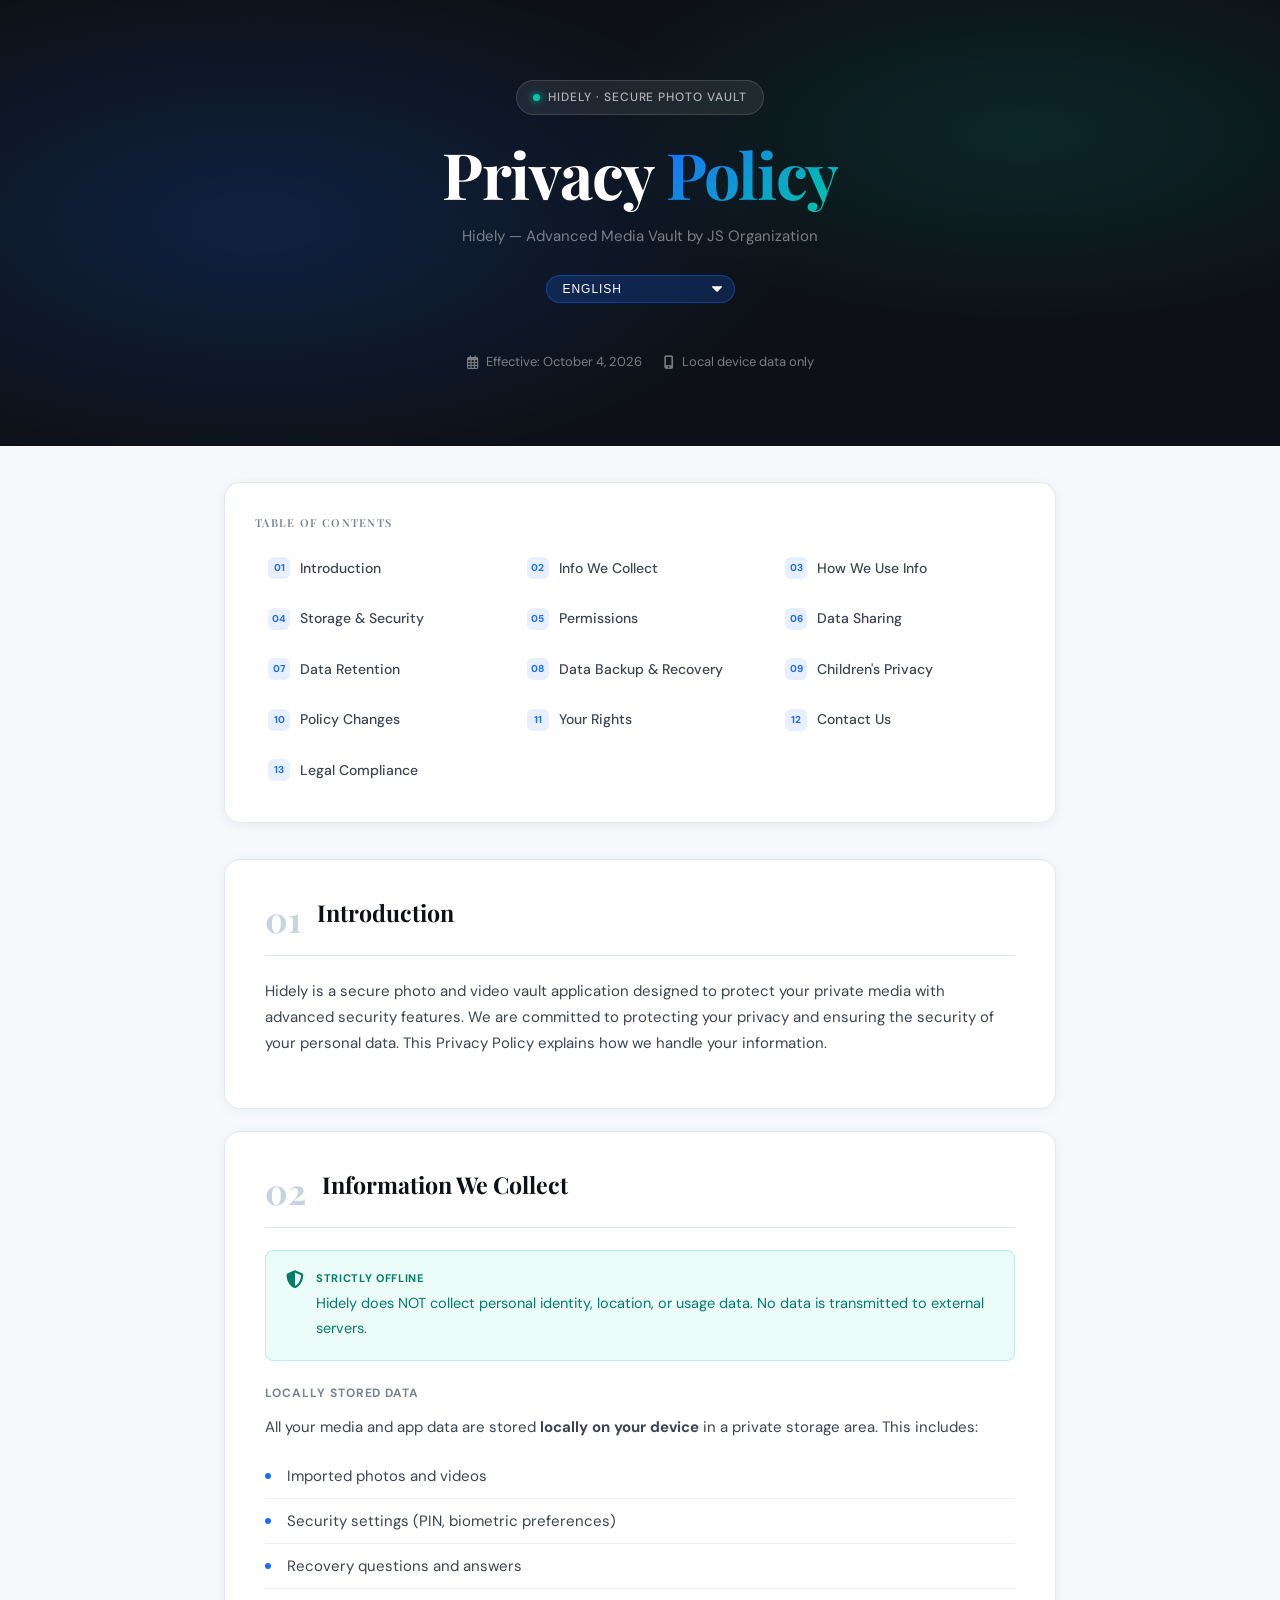
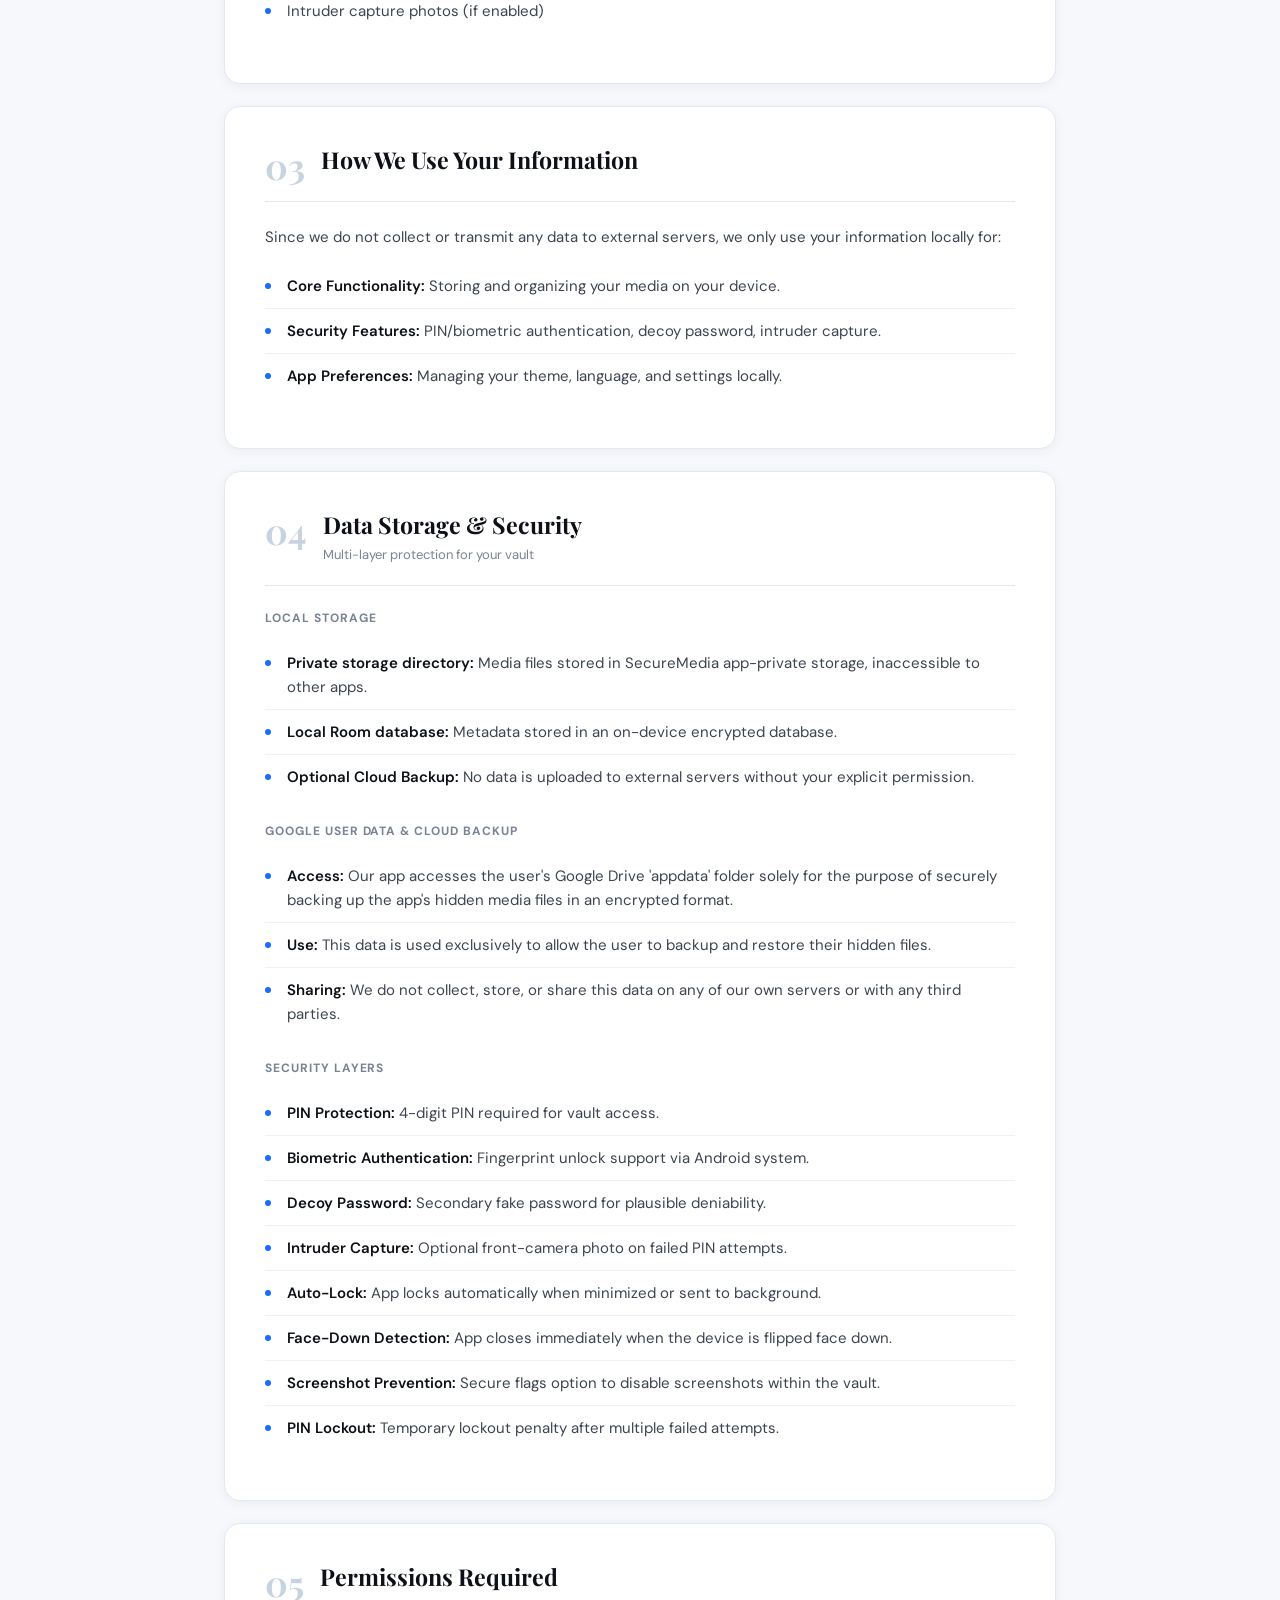
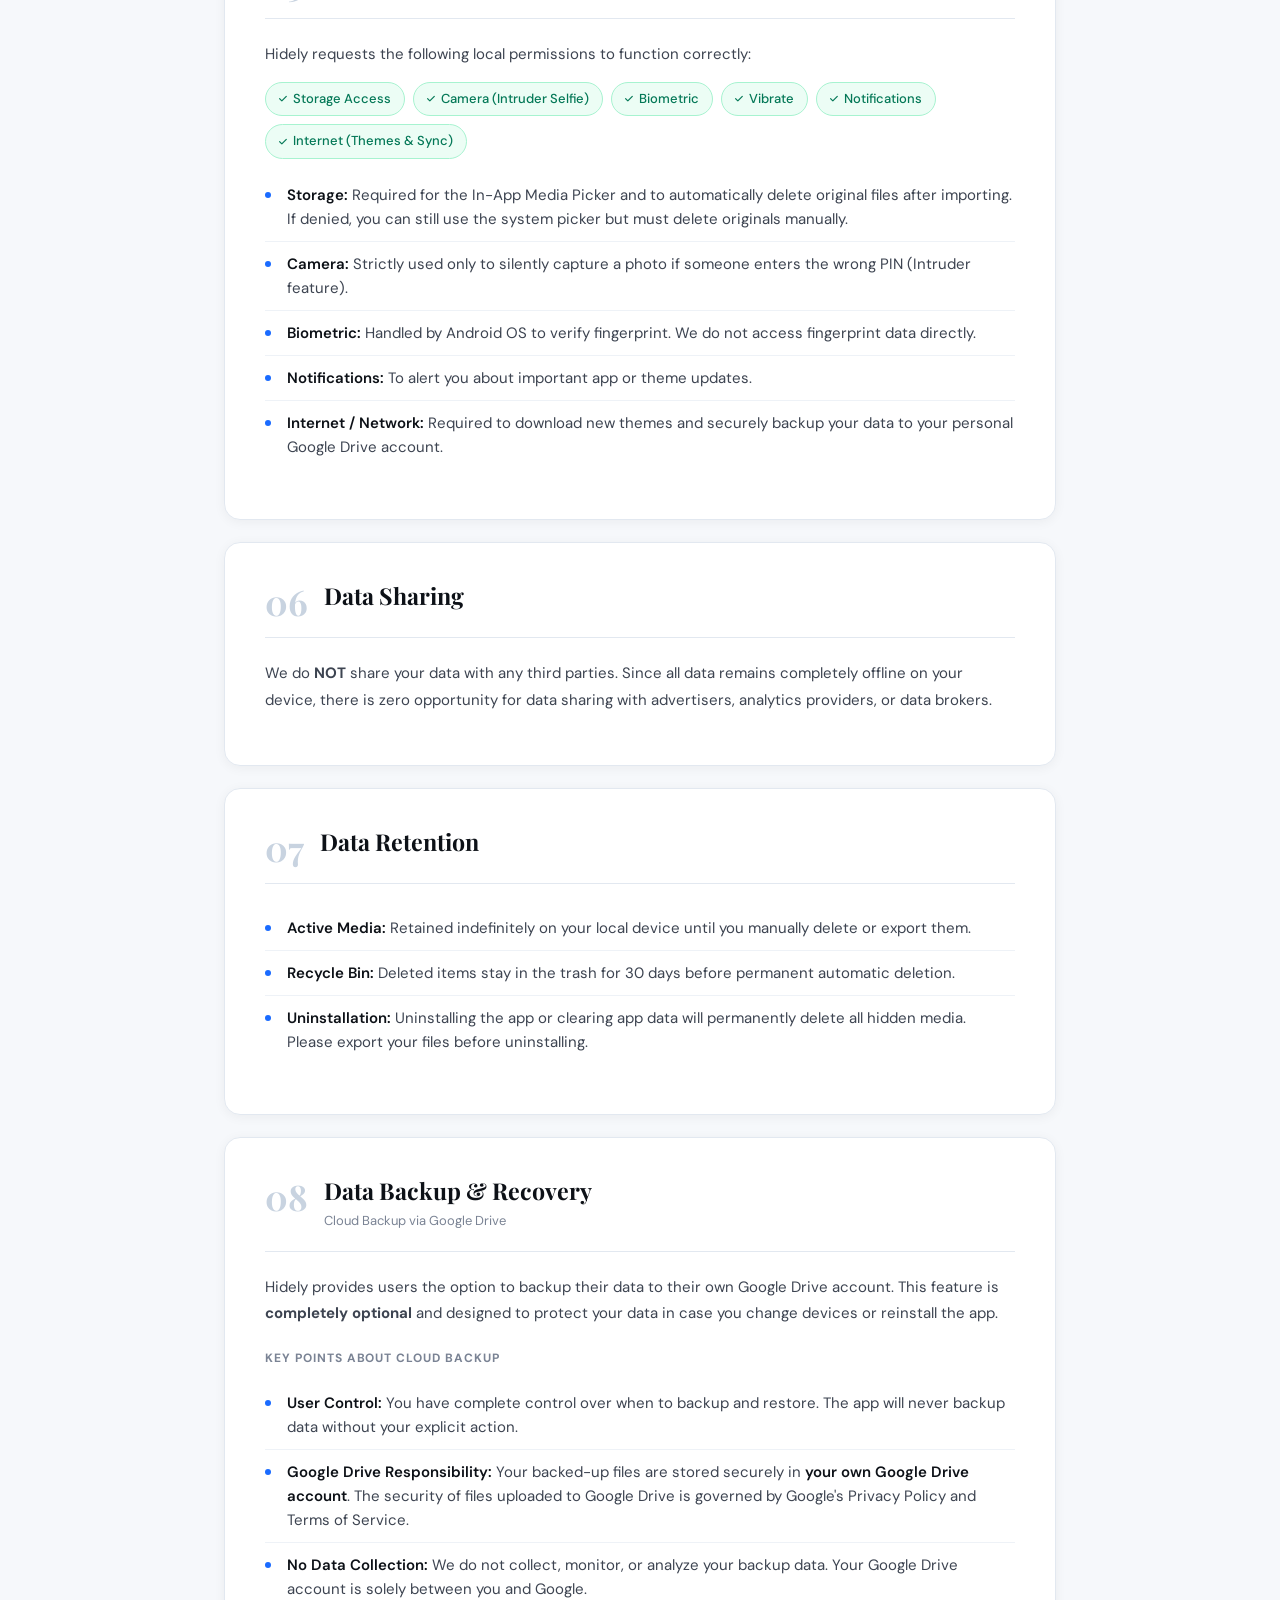
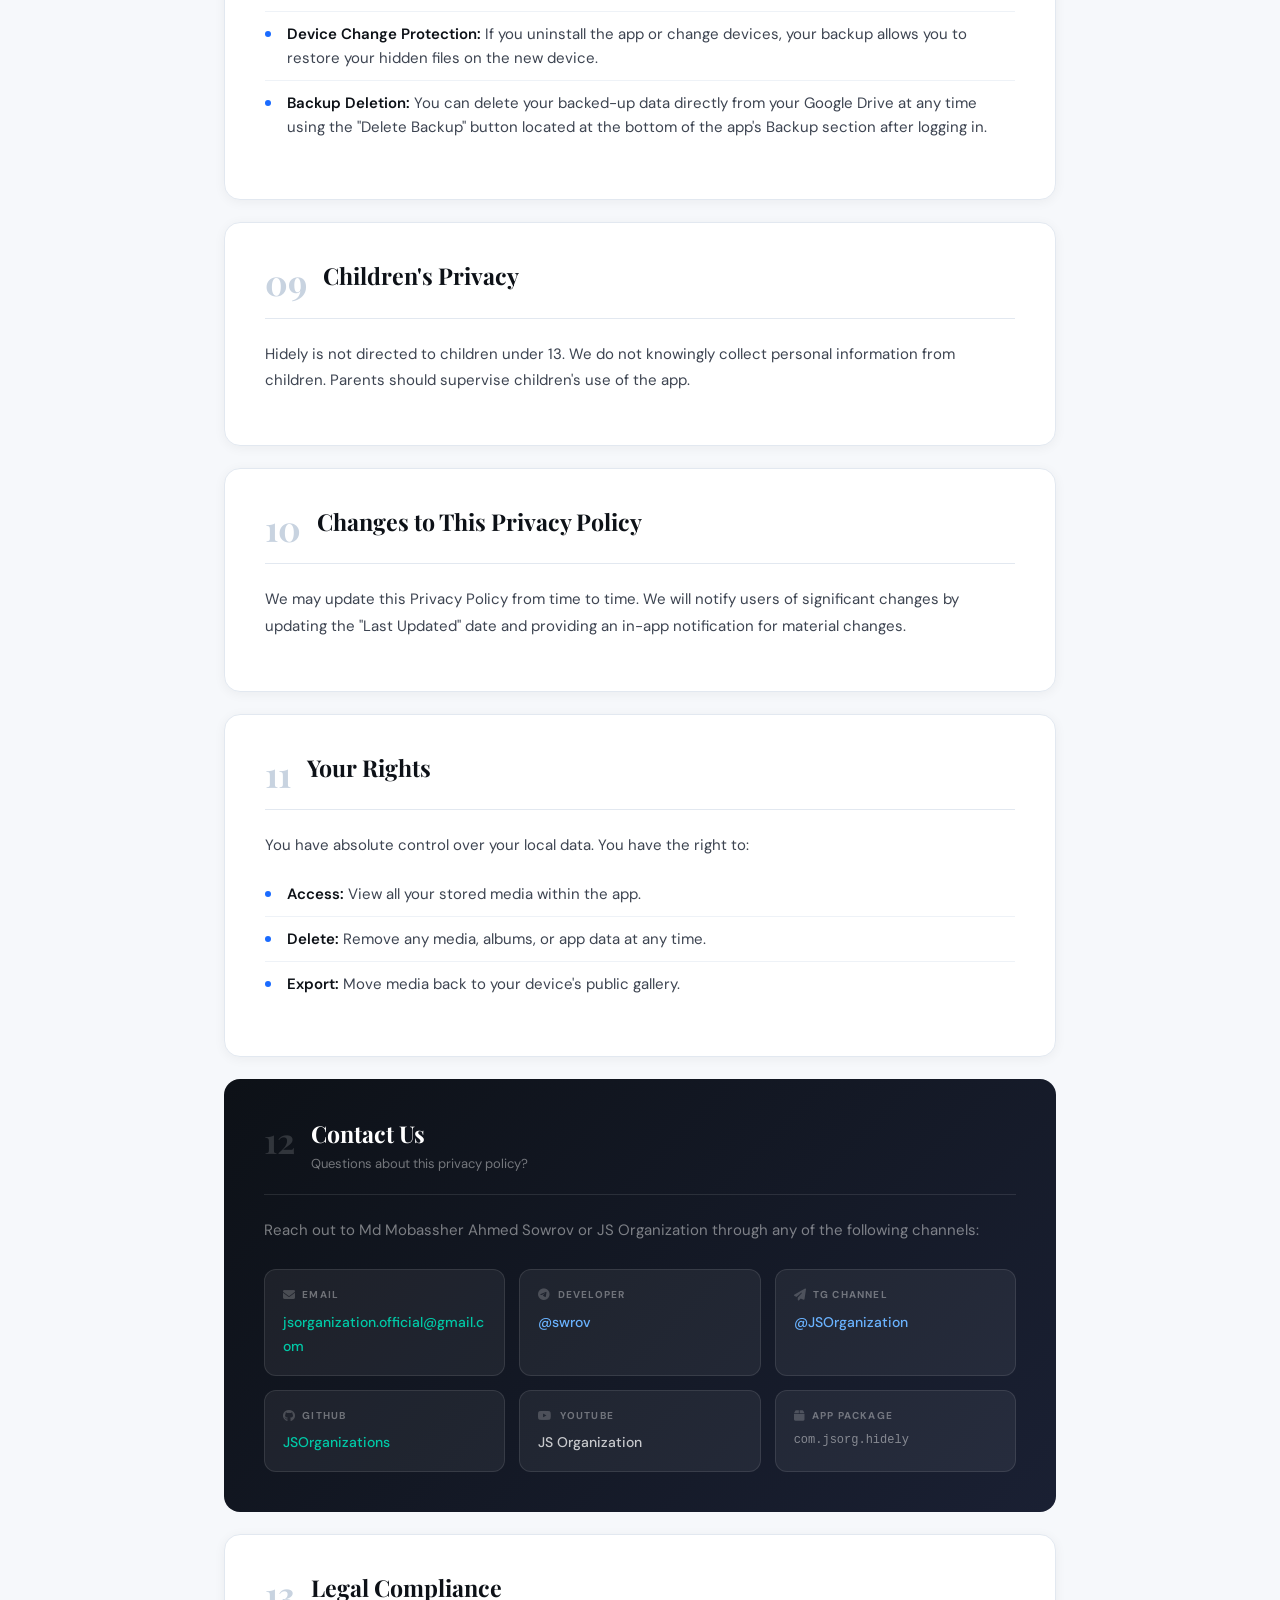
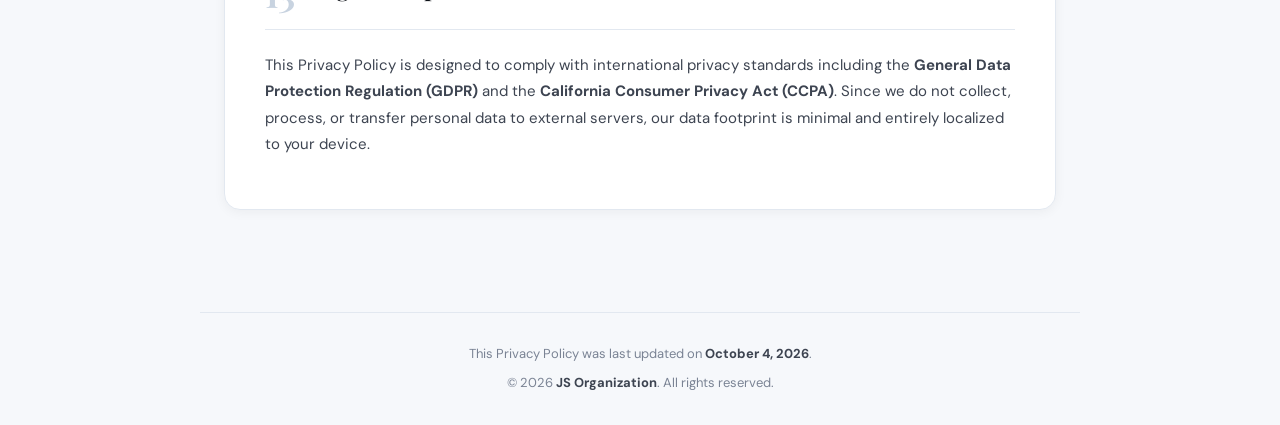
==== commit a6ab9ed8: "feat: add gitignore for work directory and update privacy policy and terms of use pages" ====
--- a/privacy-policy.html
+++ b/privacy-policy.html
@@ -348,15 +348,15 @@
     <div class="hero-meta">
         <div class="hero-meta-item">
             <i class="fa-regular fa-calendar-alt"></i>
-            <span class="lang-en">Effective: June 2, 2026</span>
-            <span class="lang-bn">কার্যকরী তারিখ: ২ জুন, ২০২৬</span>
-            <span class="lang-hi">प्रभावी: 2 जून, 2026</span>
-            <span class="lang-es">Efectivo: 2 de junio de 2026</span>
-            <span class="lang-ar">ساري المفعول: ٢ يونيو ٢٠٢٦</span>
-            <span class="lang-fr">En vigueur : 2 Juin 2026</span>
-            <span class="lang-ru">Действует с: 2 июня 2026 г.</span>
-            <span class="lang-ur">مؤثر: 2 جون 2026</span>
-            <span class="lang-fa">موثر: ۲ ژوئن ۲۰۲۶</span>
+            <span class="lang-en">Effective: October 4, 2026</span>
+            <span class="lang-bn">কার্যকরী তারিখ: ৪ অক্টোবর, ২০২৬</span>
+            <span class="lang-hi">प्रभावी: 4 अक्टूबर, 2026</span>
+            <span class="lang-es">Efectivo: 4 de octubre de 2026</span>
+            <span class="lang-ar">ساري المفعول: ٤ أكتوبر ٢٠٢٦</span>
+            <span class="lang-fr">En vigueur : 4 Octobre 2026</span>
+            <span class="lang-ru">Действует с: 4 октября 2026 г.</span>
+            <span class="lang-ur">مؤثر: 4 اکتوبر 2026</span>
+            <span class="lang-fa">موثر: ۴ اکتبر ۲۰۲۶</span>
         </div>
         <div class="hero-meta-item">
             <i class="fa-solid fa-mobile-alt"></i>
@@ -909,100 +909,136 @@
                 <span class="pill allowed">Camera (Intruder Selfie)</span>
                 <span class="pill allowed">Biometric</span>
                 <span class="pill allowed">Vibrate</span>
+                <span class="pill allowed">Notifications</span>
+                <span class="pill allowed">Internet (Themes & Sync)</span>
             </div>
             <div class="pill-grid lang-bn">
                 <span class="pill allowed">স্টোরেজ অ্যাক্সেস</span>
                 <span class="pill allowed">ক্যামেরা (অনুপ্রবেশকারীর ছবি)</span>
                 <span class="pill allowed">বায়োমেট্রিক</span>
                 <span class="pill allowed">ভাইব্রেট</span>
+                <span class="pill allowed">নোটিফিকেশন</span>
+                <span class="pill allowed">ইন্টারনেট (থিম এবং সিঙ্ক)</span>
             </div>
             <div class="pill-grid lang-hi">
                 <span class="pill allowed">भंडारण पहुंच</span>
                 <span class="pill allowed">कैमरा (घुसपैठिए की सेल्फी)</span>
                 <span class="pill allowed">बायोमेट्रिक</span>
                 <span class="pill allowed">कंपन</span>
+                <span class="pill allowed">सूचनाएं</span>
+                <span class="pill allowed">इंटरनेट (थीम्स और सिंक)</span>
             </div>
             <div class="pill-grid lang-es">
                 <span class="pill allowed">Acceso al Almacenamiento</span>
                 <span class="pill allowed">Cámara (Selfie Intruso)</span>
                 <span class="pill allowed">Biometría</span>
                 <span class="pill allowed">Vibrar</span>
+                <span class="pill allowed">Notificaciones</span>
+                <span class="pill allowed">Internet (Temas y Sincronización)</span>
             </div>
             <div class="pill-grid lang-ar">
                 <span class="pill allowed">الوصول إلى التخزين</span>
                 <span class="pill allowed">الكاميرا (صورة شخصية الدخيل)</span>
                 <span class="pill allowed">المقاييس الحيوية</span>
                 <span class="pill allowed">اهتزاز</span>
+                <span class="pill allowed">الإشعارات</span>
+                <span class="pill allowed">الإنترنت (السمات والمزامنة)</span>
             </div>
             <div class="pill-grid lang-fr">
                 <span class="pill allowed">Accès au Stockage</span>
                 <span class="pill allowed">Caméra (Selfie Intrus)</span>
                 <span class="pill allowed">Biométrique</span>
                 <span class="pill allowed">Vibrer</span>
+                <span class="pill allowed">Notifications</span>
+                <span class="pill allowed">Internet (Thèmes et Synchronisation)</span>
             </div>
             <div class="pill-grid lang-ru">
                 <span class="pill allowed">Доступ к Хранилищу</span>
                 <span class="pill allowed">Камера (Селфи Злоумышленника)</span>
                 <span class="pill allowed">Биометрия</span>
                 <span class="pill allowed">Вибрация</span>
+                <span class="pill allowed">Уведомления</span>
+                <span class="pill allowed">Интернет (Темы и Синхронизация)</span>
             </div>
             <div class="pill-grid lang-ur">
                 <span class="pill allowed">اسٹوریج تک رسائی</span>
                 <span class="pill allowed">کیمرہ (گھسنے والے کی سیلفی)</span>
                 <span class="pill allowed">بائیو میٹرک</span>
                 <span class="pill allowed">وائبریٹ</span>
+                <span class="pill allowed">اطلاعات</span>
+                <span class="pill allowed">انٹرنیٹ (تھیمز اور مطابقت پذیری)</span>
             </div>
             <div class="pill-grid lang-fa">
                 <span class="pill allowed">دسترسی به فضای ذخیره سازی</span>
                 <span class="pill allowed">دوربین (سلفی مزاحم)</span>
                 <span class="pill allowed">بیومتریک</span>
                 <span class="pill allowed">لرزش</span>
+                <span class="pill allowed">اعلان‌ها</span>
+                <span class="pill allowed">اینترنت (تم‌ها و همگام‌سازی)</span>
             </div>
 
             <ul class="policy-list lang-en">
-                <li><strong>Storage:</strong> To import media from your gallery. Files are moved securely to private storage.</li>
+                <li><strong>Storage:</strong> Required for the In-App Media Picker and to automatically delete original files after importing. If denied, you can still use the system picker but must delete originals manually.</li>
                 <li><strong>Camera:</strong> Strictly used only to silently capture a photo if someone enters the wrong PIN (Intruder feature).</li>
                 <li><strong>Biometric:</strong> Handled by Android OS to verify fingerprint. We do not access fingerprint data directly.</li>
+                <li><strong>Notifications:</strong> To alert you about important app or theme updates.</li>
+                <li><strong>Internet / Network:</strong> Required to download new themes and securely backup your data to your personal Google Drive account.</li>
             </ul>
             <ul class="policy-list lang-bn">
-                <li><strong>স্টোরেজ:</strong> গ্যালারি থেকে মিডিয়া ইমপোর্ট করার জন্য। ফাইলগুলো নিরাপদে প্রাইভেট স্টোরেজে নেওয়া হয়।</li>
+                <li><strong>স্টোরেজ:</strong> ইন-অ্যাপ মিডিয়া পিকার ব্যবহার এবং ইম্পোর্টের পর আসল ফাইল স্বয়ংক্রিয়ভাবে মুছে ফেলার জন্য প্রয়োজন। পারমিশন না দিলেও সিস্টেম পিকার ব্যবহার করা যাবে, তবে অরিজিনাল ফাইল ম্যানুয়ালি ডিলিট করতে হবে।</li>
                 <li><strong>ক্যামেরা:</strong> ভুল পিন দিলে চুপিসারে ছবি তোলার জন্য (শুধুমাত্র Intruder ফিচারের জন্য)।</li>
                 <li><strong>বায়োমেট্রিক:</strong> ফিঙ্গারপ্রিন্ট ভেরিফাই করার জন্য। অ্যাপ সরাসরি আপনার ফিঙ্গারপ্রিন্ট ডেটা দেখতে বা নিতে পারে না।</li>
+                <li><strong>নোটিফিকেশন:</strong> অ্যাপ বা থিমের গুরুত্বপূর্ণ আপডেট সম্পর্কে আপনাকে জানানোর জন্য।</li>
+                <li><strong>ইন্টারনেট / নেটওয়ার্ক:</strong> নতুন থিম ডাউনলোড করতে এবং আপনার ব্যক্তিগত Google Drive-এ সুরক্ষিতভাবে ডেটা ব্যাকআপ করার জন্য।</li>
             </ul>
             <ul class="policy-list lang-hi">
-                <li><strong>भंडारण:</strong> आपकी गैलरी से मीडिया आयात करने के लिए। फ़ाइलें सुरक्षित रूप से निजी संग्रहण में ले जाई जाती हैं।</li>
+                <li><strong>भंडारण:</strong> इन-ऐप मीडिया पिकर और आयात के बाद मूल फ़ाइलों को स्वचालित रूप से हटाने के लिए आवश्यक है। अनुमति के बिना, आप सिस्टम पिकर का उपयोग कर सकते हैं लेकिन मूल फ़ाइलों को मैन्युअल रूप से हटाना होगा।</li>
                 <li><strong>कैमरा:</strong> यदि कोई गलत पिन (घुसपैठिए की सुविधा) दर्ज करता है, तो चुपचाप फोटो कैप्चर करने के लिए सख्ती से उपयोग किया जाता है।</li>
                 <li><strong>बायोमेट्रिक:</strong> फ़िंगरप्रिंट सत्यापित करने के लिए Android OS द्वारा नियंत्रित। हम फ़िंगरप्रिंट डेटा तक सीधे नहीं पहुंचते हैं।</li>
+                <li><strong>सूचनाएं:</strong> आपको महत्वपूर्ण ऐप या थीम अपडेट के बारे में सचेत करने के लिए।</li>
+                <li><strong>इंटरनेट / नेटवर्क:</strong> नई थीम डाउनलोड करने और अपने व्यक्तिगत Google Drive खाते में अपने डेटा का सुरक्षित रूप से बैकअप लेने के लिए आवश्यक है।</li>
             </ul>
             <ul class="policy-list lang-es">
-                <li><strong>Almacenamiento:</strong> Para importar medios de su galería. Los archivos se mueven de forma segura al almacenamiento privado.</li>
+                <li><strong>Almacenamiento:</strong> Necesario para el selector de medios en la aplicación y para eliminar automáticamente los archivos originales después de importarlos. Si se deniega, puede usar el selector del sistema pero debe eliminar los originales manualmente.</li>
                 <li><strong>Cámara:</strong> Utilizado estrictamente solo para capturar una foto en silencio si alguien ingresa el PIN incorrecto (función de intruso).</li>
                 <li><strong>Biométrico:</strong> Manejado por el sistema operativo Android para verificar la huella digital. No accedemos a los datos de huellas dactilares directamente.</li>
+                <li><strong>Notificaciones:</strong> Para alertarle sobre actualizaciones importantes de la aplicación o del tema.</li>
+                <li><strong>Internet / Red:</strong> Necesario para descargar nuevos temas y realizar copias de seguridad de forma segura en su cuenta personal de Google Drive.</li>
             </ul>
             <ul class="policy-list lang-ar">
-                <li><strong>التخزين:</strong> لاستيراد الوسائط من معرض الصور الخاص بك. يتم نقل الملفات بشكل آمن إلى التخزين الخاص.</li>
+                <li><strong>التخزين:</strong> مطلوب لمنتقي الوسائط داخل التطبيق ولحذف الملفات الأصلية تلقائيًا بعد الاستيراد. إذا تم الرفض ، فلا يزال بإمكانك استخدام منتقي النظام ولكن يجب حذف الملفات الأصلية يدويًا.</li>
                 <li><strong>الكاميرا:</strong> تُستخدم بدقة فقط لالتقاط صورة بصمت إذا أدخل شخص ما رقم تعريف شخصي خاطئًا (ميزة الدخيل).</li>
                 <li><strong>المقاييس الحيوية:</strong> يتم التعامل معها بواسطة نظام التشغيل Android للتحقق من بصمة الإصبع. لا نصل إلى بيانات بصمات الأصابع مباشرة.</li>
+                <li><strong>الإشعارات:</strong> لتنبيهك بشأن تحديثات التطبيق أو السمة المهمة.</li>
+                <li><strong>الإنترنت / الشبكة:</strong> مطلوب لتنزيل سمات جديدة وإجراء نسخ احتياطي لبياناتك بشكل آمن إلى حساب Google Drive الشخصي الخاص بك.</li>
             </ul>
             <ul class="policy-list lang-fr">
-                <li><strong>Stockage :</strong> Pour importer des médias de votre galerie. Les fichiers sont déplacés en toute sécurité vers un stockage privé.</li>
+                <li><strong>Stockage :</strong> Requis pour le sélecteur de médias intégré à l'application et pour supprimer automatiquement les fichiers originaux après l'importation. En cas de refus, vous pouvez utiliser le sélecteur du système, mais vous devrez supprimer les originaux manuellement.</li>
                 <li><strong>Caméra :</strong> Strictement utilisé uniquement pour capturer silencieusement une photo si quelqu'un saisit le mauvais code PIN (fonctionnalité Intruder).</li>
                 <li><strong>Biométrique :</strong> Géré par le système d'exploitation Android pour vérifier l'empreinte digitale. Nous n'accédons pas directement aux données d'empreintes digitales.</li>
+                <li><strong>Notifications :</strong> Pour vous alerter des mises à jour importantes de l'application ou des thèmes.</li>
+                <li><strong>Internet / Réseau :</strong> Requis pour télécharger de nouveaux thèmes et sauvegarder vos données en toute sécurité sur votre compte personnel Google Drive.</li>
             </ul>
             <ul class="policy-list lang-ru">
-                <li><strong>Хранилище:</strong> Для импорта медиа из вашей галереи. Файлы безопасно перемещаются в частное хранилище.</li>
+                <li><strong>Хранилище:</strong> Требуется для встроенного средства выбора медиа и для автоматического удаления исходных файлов после импорта. Если отказано, вы можете использовать системное средство выбора, но исходные файлы нужно будет удалять вручную.</li>
                 <li><strong>Камера:</strong> Строго используется только для незаметной съемки фото, если кто-то вводит неправильный PIN-код (функция злоумышленника).</li>
                 <li><strong>Биометрия:</strong> Обрабатывается ОС Android для проверки отпечатка пальца. Мы не имеем прямого доступа к данным отпечатков пальцев.</li>
+                <li><strong>Уведомления:</strong> Для оповещения о важных обновлениях приложения или тем.</li>
+                <li><strong>Интернет / Сеть:</strong> Требуется для загрузки новых тем и безопасного резервного копирования данных на ваш личный аккаунт Google Drive.</li>
             </ul>
             <ul class="policy-list lang-ur">
-                <li><strong>اسٹوریج:</strong> آپ کی گیلری سے میڈیا درآمد کرنے کے لیے۔ فائلوں کو محفوظ طریقے سے نجی اسٹوریج میں منتقل کیا جاتا ہے۔</li>
+                <li><strong>اسٹوریج:</strong> ایپ کے اندر میڈیا پکر کے لیے اور درآمد کے بعد اصل فائلوں کو خود بخود حذف کرنے کے لیے درکار ہے۔ اگر انکار کیا جاتا ہے، تو آپ اب بھی سسٹم پکر استعمال کر سکتے ہیں لیکن اصل فائلوں کو دستی طور پر حذف کرنا ہوگا۔</li>
                 <li><strong>کیمرہ:</strong> سختی سے صرف تصویر کو خاموشی سے کیپچر کرنے کے لیے استعمال کیا جاتا ہے اگر کوئی غلط پن (انٹروڈر فیچر) درج کرتا ہے۔</li>
                 <li><strong>بائیو میٹرک:</strong> فنگر پرنٹ کی تصدیق کے لیے Android OS کے ذریعے ہینڈل کیا جاتا ہے۔ ہم فنگر پرنٹ ڈیٹا تک براہ راست رسائی حاصل نہیں کرتے ہیں۔</li>
+                <li><strong>اطلاعات:</strong> آپ کو اہم ایپ یا تھیم اپ ڈیٹس کے بارے میں متنبہ کرنے کے لیے۔</li>
+                <li><strong>انٹرنیٹ / نیٹ ورک:</strong> نئے تھیمز ڈاؤن لوڈ کرنے اور آپ کے ذاتی Google Drive اکاؤنٹ میں آپ کے ڈیٹا کا محفوظ طریقے سے بیک اپ لینے کے لیے درکار ہے۔</li>
             </ul>
             <ul class="policy-list lang-fa">
-                <li><strong>ذخیره سازی:</strong> برای وارد کردن رسانه از گالری خود. فایل ها به طور ایمن به حافظه خصوصی منتقل می شوند.</li>
+                <li><strong>ذخیره سازی:</strong> برای انتخابگر رسانه درون برنامه‌ای و حذف خودکار فایل‌های اصلی پس از وارد کردن، لازم است. در صورت رد، می‌توانید از انتخابگر سیستم استفاده کنید اما باید فایل‌های اصلی را به‌صورت دستی حذف کنید.</li>
                 <li><strong>دوربین:</strong> فقط برای گرفتن عکس به صورت بی صدا استفاده می شود در صورتی که شخصی پین اشتباه (ویژگی مزاحم) را وارد کند.</li>
                 <li><strong>بیومتریک:</strong> توسط سیستم عامل Android برای تأیید اثر انگشت مدیریت می شود. ما مستقیماً به داده های اثر انگشت دسترسی نداریم.</li>
+                <li><strong>اعلان‌ها:</strong> برای هشدار به شما درباره به‌روزرسانی‌های مهم برنامه یا تم.</li>
+                <li><strong>اینترنت / شبکه:</strong> برای دانلود تم‌های جدید و پشتیبان‌گیری ایمن از داده‌های خود در حساب Google Drive شخصی‌تان لازم است.</li>
             </ul>
         </div>
     </div>
@@ -1441,15 +1477,15 @@
 </div>
 
 <div class="footer">
-    <p class="lang-en">This Privacy Policy was last updated on <strong>June 2, 2026</strong>.</p>
-    <p class="lang-bn">এই গোপনীয়তা নীতি সর্বশেষ <strong>২ জুন, ২০২৬</strong> তারিখে আপডেট করা হয়েছে।</p>
-    <p class="lang-hi">यह गोपनीयता नीति अंतिम बार <strong>2 जून, 2026</strong> को अपडेट की गई थी।</p>
-    <p class="lang-es">Esta Política de Privacidad se actualizó por última vez el <strong>2 de junio de 2026</strong>.</p>
-    <p class="lang-ar">تم آخر تحديث لسياسة الخصوصية هذه في <strong>٢ يونيو ٢٠٢٦</strong>.</p>
-    <p class="lang-fr">Cette politique de confidentialité a été mise à jour pour la dernière fois le <strong>2 Juin 2026</strong>.</p>
-    <p class="lang-ru">Эта Политика Конфиденциальности была в последний раз обновлена <strong>2 июня 2026 г.</strong></p>
-    <p class="lang-ur">اس رازداری کی پالیسی کو آخری بار <strong>2 جون 2026</strong> کو اپ ڈیٹ کیا گیا تھا۔</p>
-    <p class="lang-fa">این سیاست حفظ حریم خصوصی آخرین بار در <strong>۲ ژوئن ۲۰۲۶</strong> به روز شده است.</p>
+    <p class="lang-en">This Privacy Policy was last updated on <strong>October 4, 2026</strong>.</p>
+    <p class="lang-bn">এই গোপনীয়তা নীতি সর্বশেষ <strong>৪ অক্টোবর, ২০২৬</strong> তারিখে আপডেট করা হয়েছে।</p>
+    <p class="lang-hi">यह गोपनीयता नीति अंतिम बार <strong>4 अक्टूबर, 2026</strong> को अपडेट की गई थी।</p>
+    <p class="lang-es">Esta Política de Privacidad se actualizó por última vez el <strong>4 de octubre de 2026</strong>.</p>
+    <p class="lang-ar">تم آخر تحديث لسياسة الخصوصية هذه في <strong>٤ أكتوبر ٢٠٢٦</strong>.</p>
+    <p class="lang-fr">Cette politique de confidentialité a été mise à jour pour la dernière fois le <strong>4 Octobre 2026</strong>.</p>
+    <p class="lang-ru">Эта Политика Конфиденциальности была в последний раз обновлена <strong>4 октября 2026 г.</strong></p>
+    <p class="lang-ur">اس رازداری کی پالیسی کو آخری بار <strong>4 اکتوبر 2026</strong> کو اپ ڈیٹ کیا گیا تھا۔</p>
+    <p class="lang-fa">این سیاست حفظ حریم خصوصی آخرین بار در <strong>۴ اکتبر ۲۰۲۶</strong> به روز شده است.</p>
 
     <p style="margin-top:6px;">&copy; 2026 <strong>JS Organization</strong>. All rights reserved.</p>
 </div>
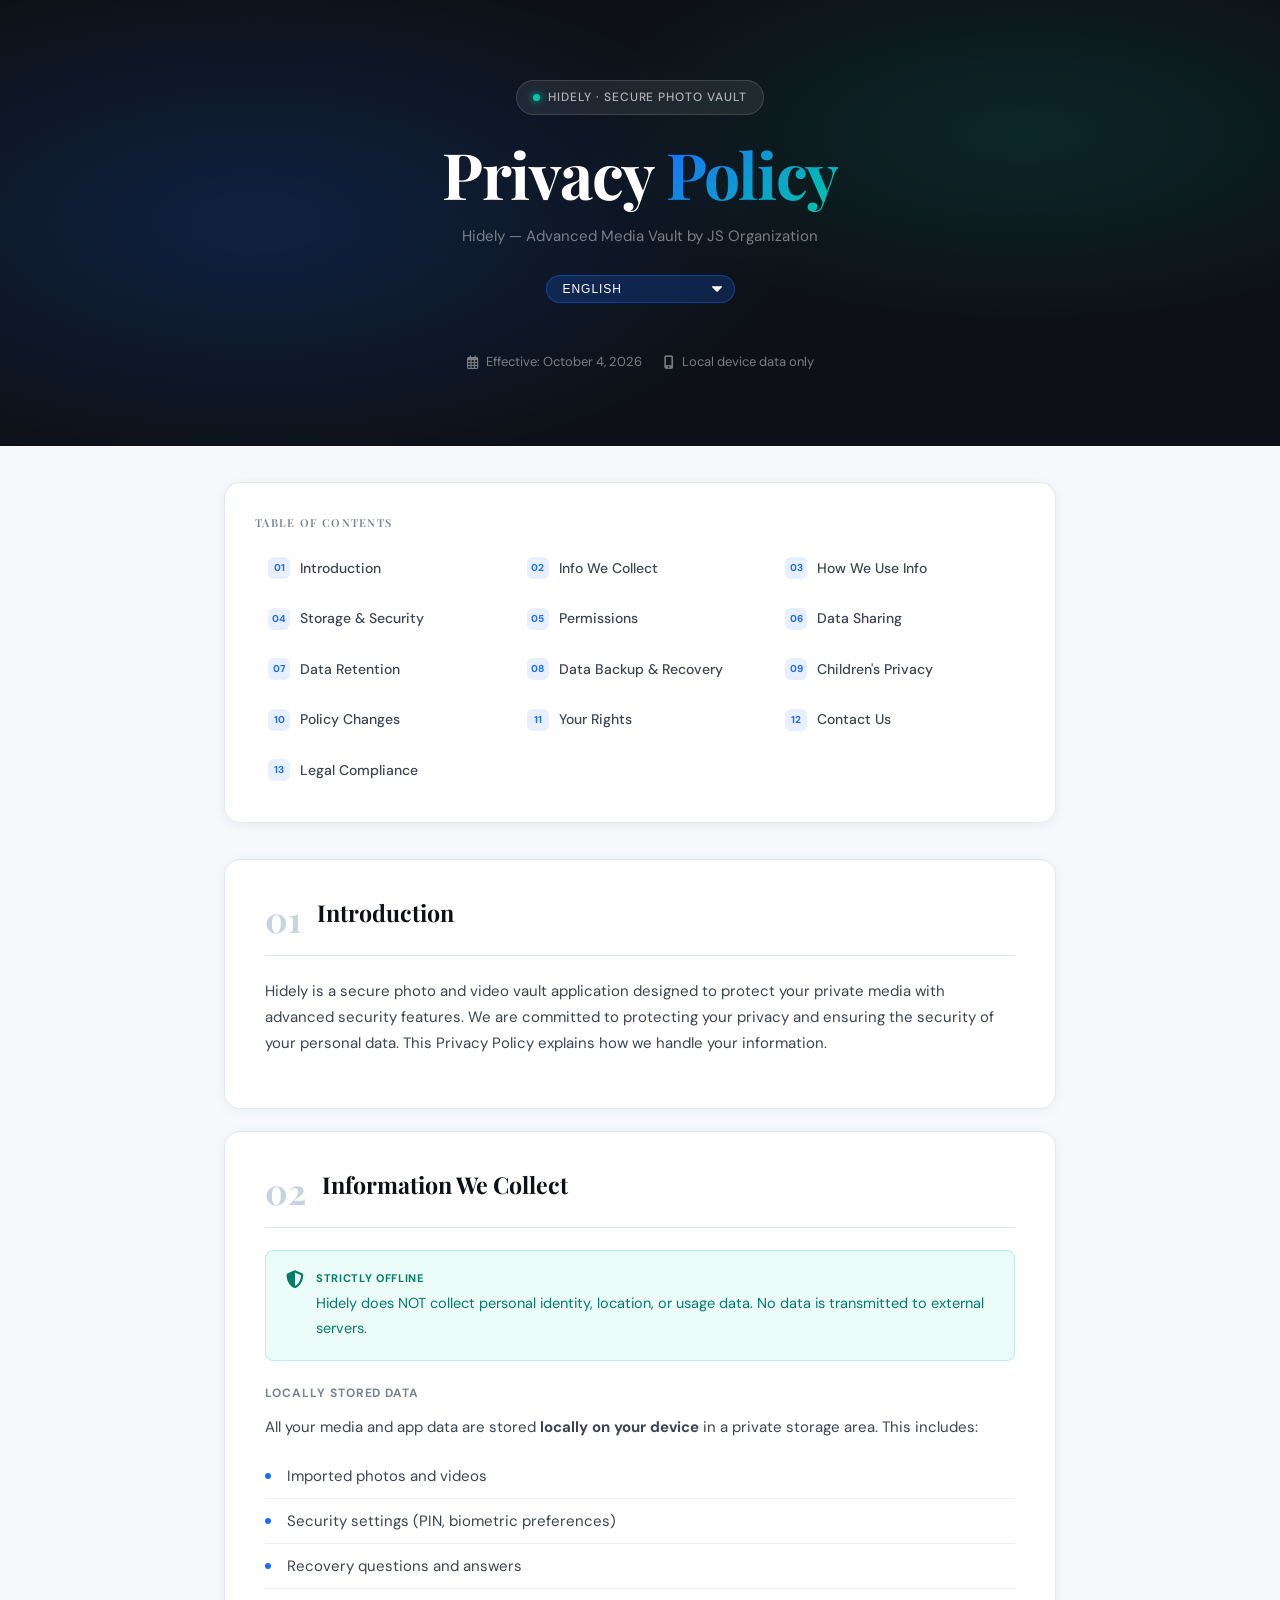
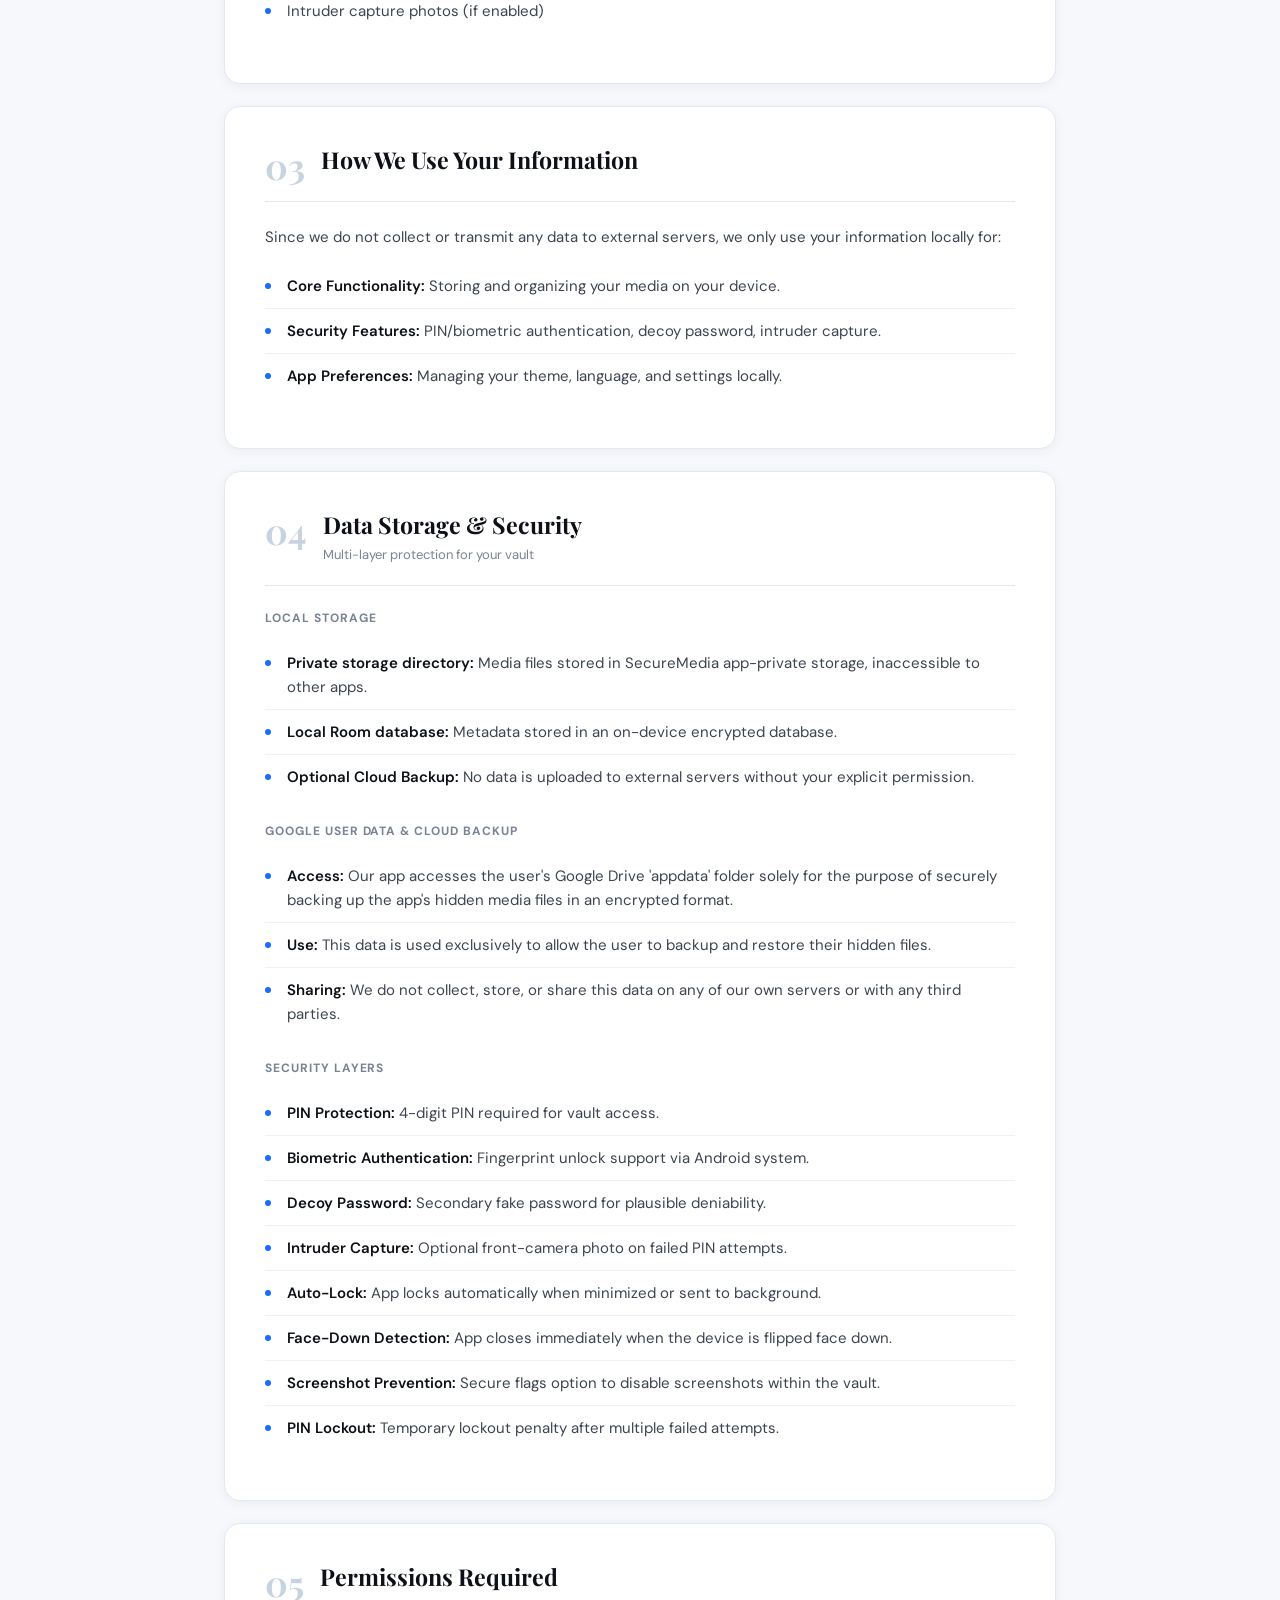
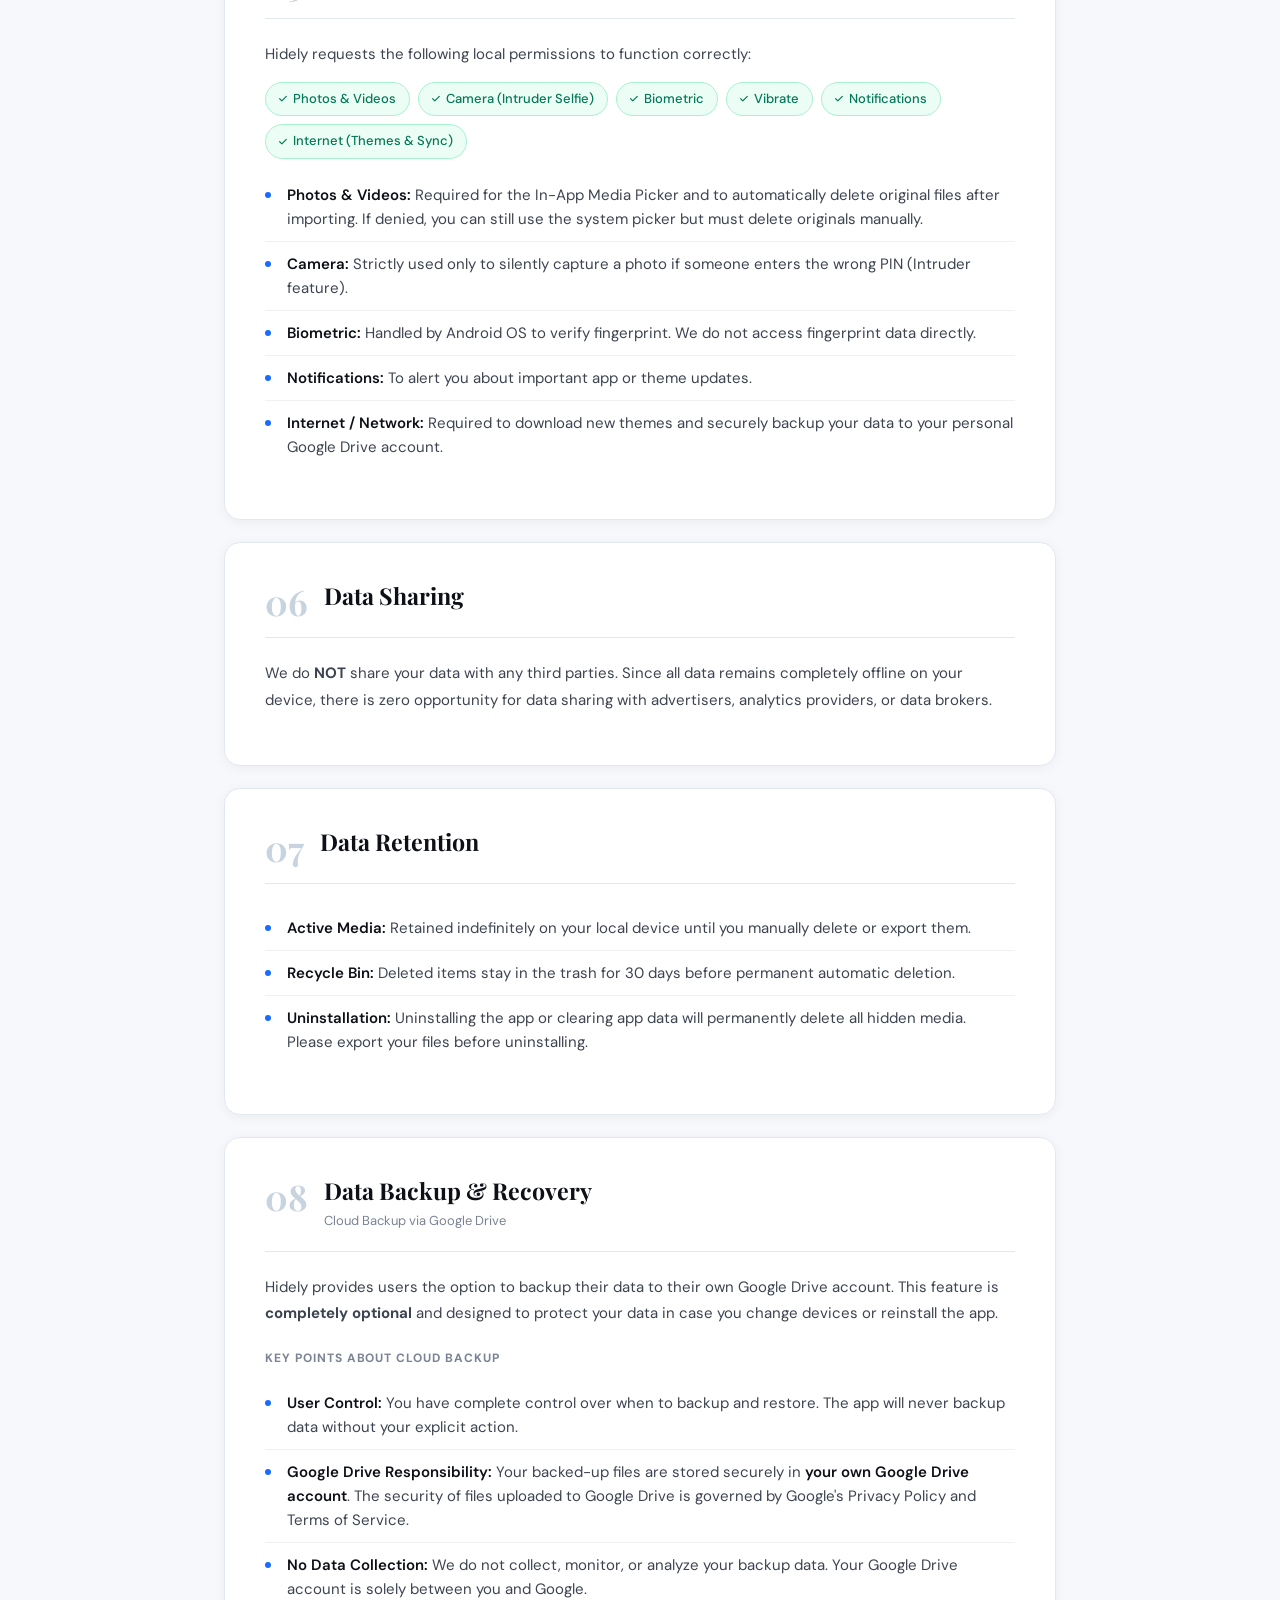
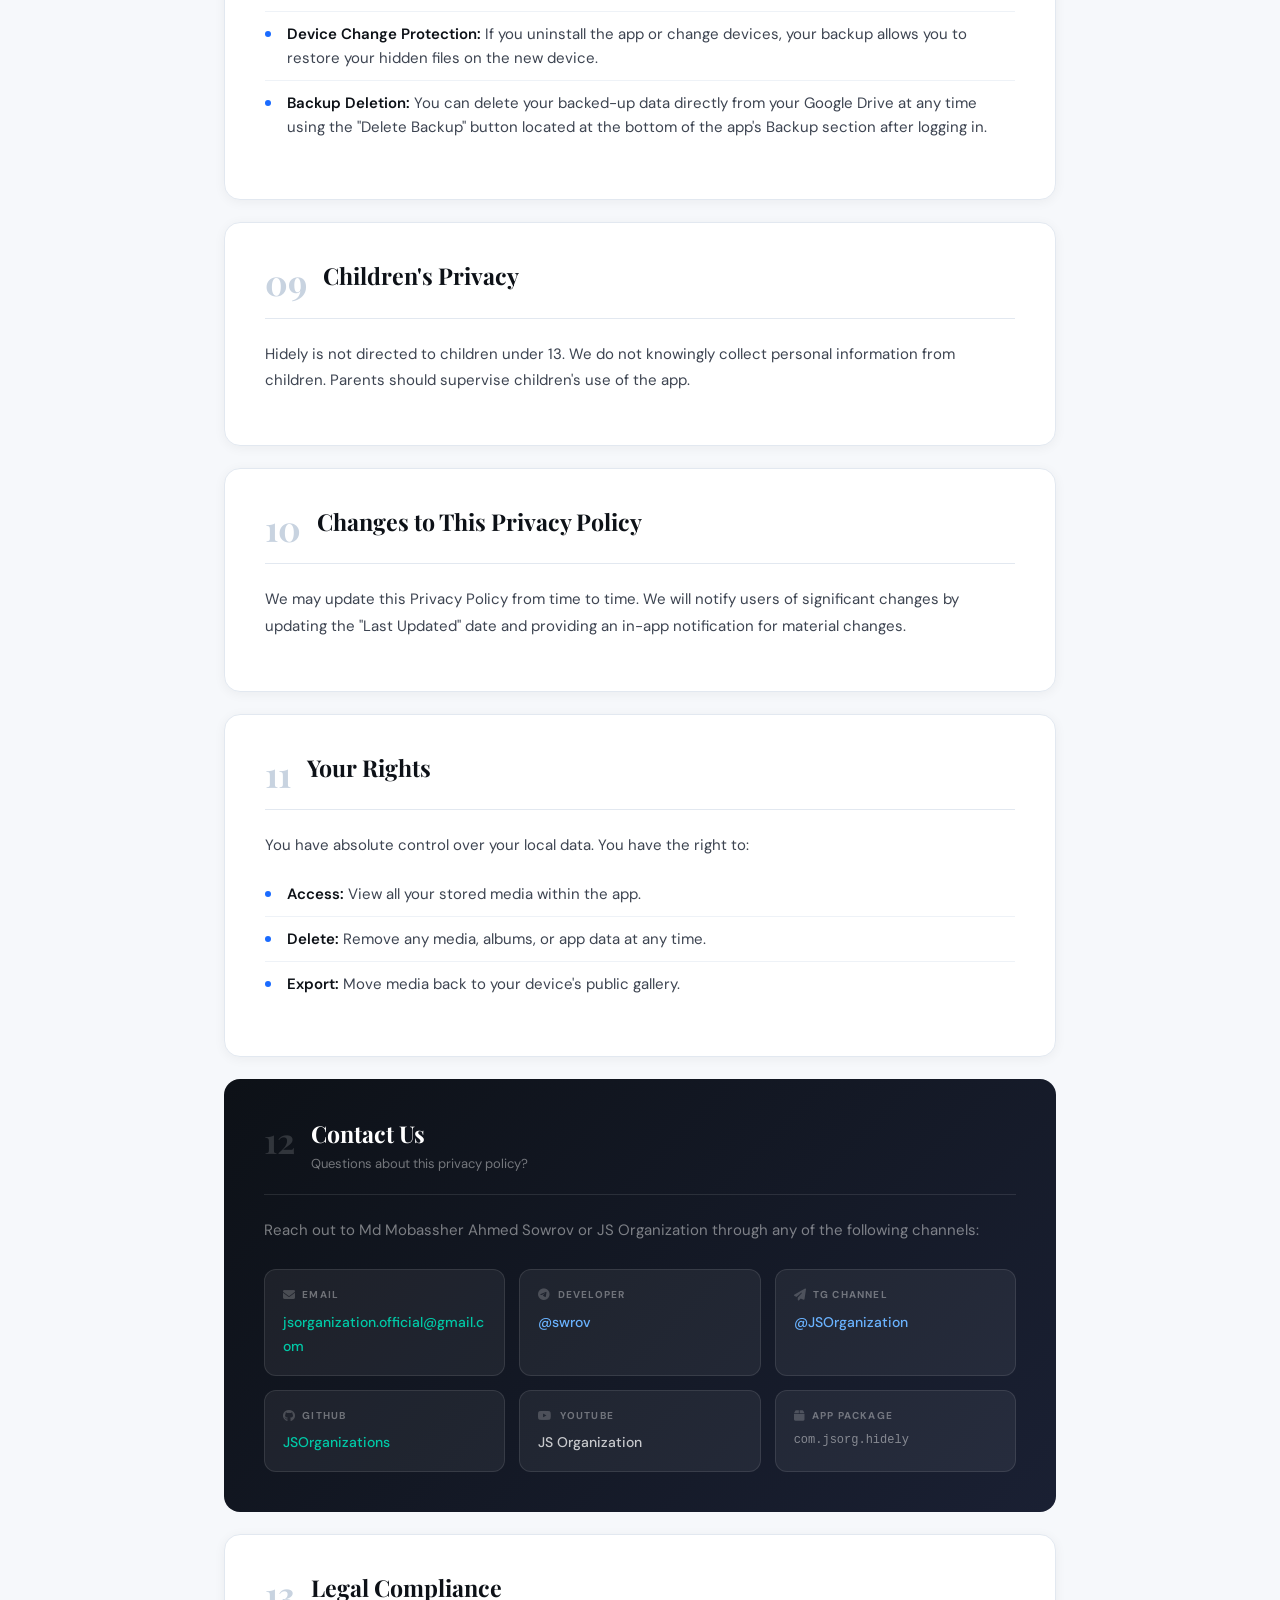
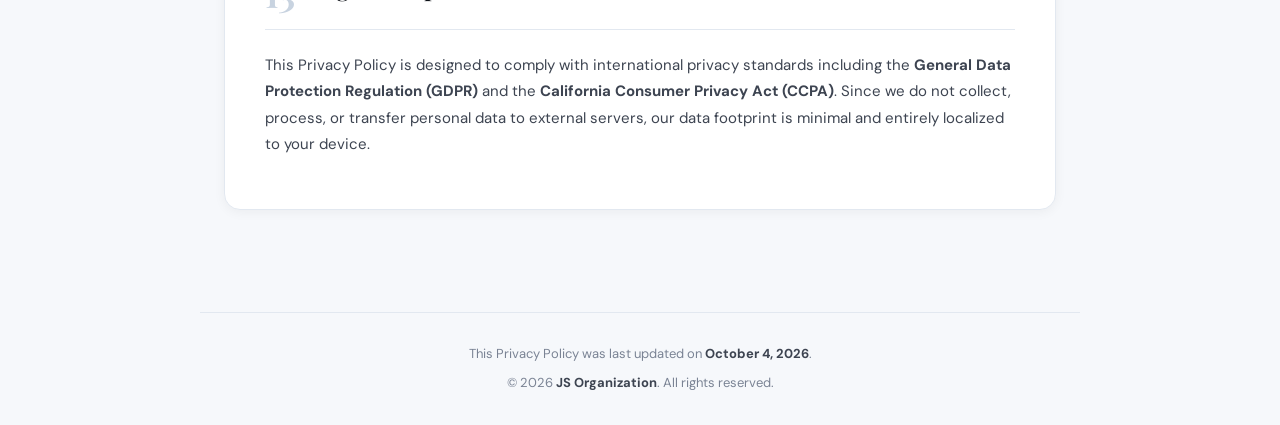
==== commit e15048d6: "update privacy policy content and styling in privacy-policy.html" ====
--- a/privacy-policy.html
+++ b/privacy-policy.html
@@ -905,7 +905,7 @@
             <p class="lang-fa">Hidely برای عملکرد صحیح مجوزهای محلی زیر را درخواست می کند:</p>
 
             <div class="pill-grid lang-en">
-                <span class="pill allowed">Storage Access</span>
+                <span class="pill allowed">Photos & Videos</span>
                 <span class="pill allowed">Camera (Intruder Selfie)</span>
                 <span class="pill allowed">Biometric</span>
                 <span class="pill allowed">Vibrate</span>
@@ -913,7 +913,7 @@
                 <span class="pill allowed">Internet (Themes & Sync)</span>
             </div>
             <div class="pill-grid lang-bn">
-                <span class="pill allowed">স্টোরেজ অ্যাক্সেস</span>
+                <span class="pill allowed">ফটো এবং ভিডিও</span>
                 <span class="pill allowed">ক্যামেরা (অনুপ্রবেশকারীর ছবি)</span>
                 <span class="pill allowed">বায়োমেট্রিক</span>
                 <span class="pill allowed">ভাইব্রেট</span>
@@ -921,7 +921,7 @@
                 <span class="pill allowed">ইন্টারনেট (থিম এবং সিঙ্ক)</span>
             </div>
             <div class="pill-grid lang-hi">
-                <span class="pill allowed">भंडारण पहुंच</span>
+                <span class="pill allowed">फ़ोटो और वीडियो</span>
                 <span class="pill allowed">कैमरा (घुसपैठिए की सेल्फी)</span>
                 <span class="pill allowed">बायोमेट्रिक</span>
                 <span class="pill allowed">कंपन</span>
@@ -929,7 +929,7 @@
                 <span class="pill allowed">इंटरनेट (थीम्स और सिंक)</span>
             </div>
             <div class="pill-grid lang-es">
-                <span class="pill allowed">Acceso al Almacenamiento</span>
+                <span class="pill allowed">Fotos y Videos</span>
                 <span class="pill allowed">Cámara (Selfie Intruso)</span>
                 <span class="pill allowed">Biometría</span>
                 <span class="pill allowed">Vibrar</span>
@@ -937,7 +937,7 @@
                 <span class="pill allowed">Internet (Temas y Sincronización)</span>
             </div>
             <div class="pill-grid lang-ar">
-                <span class="pill allowed">الوصول إلى التخزين</span>
+                <span class="pill allowed">الصور ومقاطع الفيديو</span>
                 <span class="pill allowed">الكاميرا (صورة شخصية الدخيل)</span>
                 <span class="pill allowed">المقاييس الحيوية</span>
                 <span class="pill allowed">اهتزاز</span>
@@ -945,7 +945,7 @@
                 <span class="pill allowed">الإنترنت (السمات والمزامنة)</span>
             </div>
             <div class="pill-grid lang-fr">
-                <span class="pill allowed">Accès au Stockage</span>
+                <span class="pill allowed">Photos et Vidéos</span>
                 <span class="pill allowed">Caméra (Selfie Intrus)</span>
                 <span class="pill allowed">Biométrique</span>
                 <span class="pill allowed">Vibrer</span>
@@ -953,7 +953,7 @@
                 <span class="pill allowed">Internet (Thèmes et Synchronisation)</span>
             </div>
             <div class="pill-grid lang-ru">
-                <span class="pill allowed">Доступ к Хранилищу</span>
+                <span class="pill allowed">Фото и Видео</span>
                 <span class="pill allowed">Камера (Селфи Злоумышленника)</span>
                 <span class="pill allowed">Биометрия</span>
                 <span class="pill allowed">Вибрация</span>
@@ -961,7 +961,7 @@
                 <span class="pill allowed">Интернет (Темы и Синхронизация)</span>
             </div>
             <div class="pill-grid lang-ur">
-                <span class="pill allowed">اسٹوریج تک رسائی</span>
+                <span class="pill allowed">تصاویر اور ویڈیوز</span>
                 <span class="pill allowed">کیمرہ (گھسنے والے کی سیلفی)</span>
                 <span class="pill allowed">بائیو میٹرک</span>
                 <span class="pill allowed">وائبریٹ</span>
@@ -969,7 +969,7 @@
                 <span class="pill allowed">انٹرنیٹ (تھیمز اور مطابقت پذیری)</span>
             </div>
             <div class="pill-grid lang-fa">
-                <span class="pill allowed">دسترسی به فضای ذخیره سازی</span>
+                <span class="pill allowed">عکس‌ها و ویدیوها</span>
                 <span class="pill allowed">دوربین (سلفی مزاحم)</span>
                 <span class="pill allowed">بیومتریک</span>
                 <span class="pill allowed">لرزش</span>
@@ -978,63 +978,63 @@
             </div>
 
             <ul class="policy-list lang-en">
-                <li><strong>Storage:</strong> Required for the In-App Media Picker and to automatically delete original files after importing. If denied, you can still use the system picker but must delete originals manually.</li>
+                <li><strong>Photos & Videos:</strong> Required for the In-App Media Picker and to automatically delete original files after importing. If denied, you can still use the system picker but must delete originals manually.</li>
                 <li><strong>Camera:</strong> Strictly used only to silently capture a photo if someone enters the wrong PIN (Intruder feature).</li>
                 <li><strong>Biometric:</strong> Handled by Android OS to verify fingerprint. We do not access fingerprint data directly.</li>
                 <li><strong>Notifications:</strong> To alert you about important app or theme updates.</li>
                 <li><strong>Internet / Network:</strong> Required to download new themes and securely backup your data to your personal Google Drive account.</li>
             </ul>
             <ul class="policy-list lang-bn">
-                <li><strong>স্টোরেজ:</strong> ইন-অ্যাপ মিডিয়া পিকার ব্যবহার এবং ইম্পোর্টের পর আসল ফাইল স্বয়ংক্রিয়ভাবে মুছে ফেলার জন্য প্রয়োজন। পারমিশন না দিলেও সিস্টেম পিকার ব্যবহার করা যাবে, তবে অরিজিনাল ফাইল ম্যানুয়ালি ডিলিট করতে হবে।</li>
+                <li><strong>ফটো এবং ভিডিও:</strong> ইন-অ্যাপ মিডিয়া পিকার ব্যবহার এবং ইম্পোর্টের পর আসল ফাইল স্বয়ংক্রিয়ভাবে মুছে ফেলার জন্য প্রয়োজন। পারমিশন না দিলেও সিস্টেম পিকার ব্যবহার করা যাবে, তবে অরিজিনাল ফাইল ম্যানুয়ালি ডিলিট করতে হবে।</li>
                 <li><strong>ক্যামেরা:</strong> ভুল পিন দিলে চুপিসারে ছবি তোলার জন্য (শুধুমাত্র Intruder ফিচারের জন্য)।</li>
                 <li><strong>বায়োমেট্রিক:</strong> ফিঙ্গারপ্রিন্ট ভেরিফাই করার জন্য। অ্যাপ সরাসরি আপনার ফিঙ্গারপ্রিন্ট ডেটা দেখতে বা নিতে পারে না।</li>
                 <li><strong>নোটিফিকেশন:</strong> অ্যাপ বা থিমের গুরুত্বপূর্ণ আপডেট সম্পর্কে আপনাকে জানানোর জন্য।</li>
                 <li><strong>ইন্টারনেট / নেটওয়ার্ক:</strong> নতুন থিম ডাউনলোড করতে এবং আপনার ব্যক্তিগত Google Drive-এ সুরক্ষিতভাবে ডেটা ব্যাকআপ করার জন্য।</li>
             </ul>
             <ul class="policy-list lang-hi">
-                <li><strong>भंडारण:</strong> इन-ऐप मीडिया पिकर और आयात के बाद मूल फ़ाइलों को स्वचालित रूप से हटाने के लिए आवश्यक है। अनुमति के बिना, आप सिस्टम पिकर का उपयोग कर सकते हैं लेकिन मूल फ़ाइलों को मैन्युअल रूप से हटाना होगा।</li>
+                <li><strong>फ़ोटो और वीडियो:</strong> इन-ऐप मीडिया पिकर और आयात के बाद मूल फ़ाइलों को स्वचालित रूप से हटाने के लिए आवश्यक है। अनुमति के बिना, आप सिस्टम पिकर का उपयोग कर सकते हैं लेकिन मूल फ़ाइलों को मैन्युअल रूप से हटाना होगा।</li>
                 <li><strong>कैमरा:</strong> यदि कोई गलत पिन (घुसपैठिए की सुविधा) दर्ज करता है, तो चुपचाप फोटो कैप्चर करने के लिए सख्ती से उपयोग किया जाता है।</li>
                 <li><strong>बायोमेट्रिक:</strong> फ़िंगरप्रिंट सत्यापित करने के लिए Android OS द्वारा नियंत्रित। हम फ़िंगरप्रिंट डेटा तक सीधे नहीं पहुंचते हैं।</li>
                 <li><strong>सूचनाएं:</strong> आपको महत्वपूर्ण ऐप या थीम अपडेट के बारे में सचेत करने के लिए।</li>
                 <li><strong>इंटरनेट / नेटवर्क:</strong> नई थीम डाउनलोड करने और अपने व्यक्तिगत Google Drive खाते में अपने डेटा का सुरक्षित रूप से बैकअप लेने के लिए आवश्यक है।</li>
             </ul>
             <ul class="policy-list lang-es">
-                <li><strong>Almacenamiento:</strong> Necesario para el selector de medios en la aplicación y para eliminar automáticamente los archivos originales después de importarlos. Si se deniega, puede usar el selector del sistema pero debe eliminar los originales manualmente.</li>
+                <li><strong>Fotos y Videos:</strong> Necesario para el selector de medios en la aplicación y para eliminar automáticamente los archivos originales después de importarlos. Si se deniega, puede usar el selector del sistema pero debe eliminar los originales manualmente.</li>
                 <li><strong>Cámara:</strong> Utilizado estrictamente solo para capturar una foto en silencio si alguien ingresa el PIN incorrecto (función de intruso).</li>
                 <li><strong>Biométrico:</strong> Manejado por el sistema operativo Android para verificar la huella digital. No accedemos a los datos de huellas dactilares directamente.</li>
                 <li><strong>Notificaciones:</strong> Para alertarle sobre actualizaciones importantes de la aplicación o del tema.</li>
                 <li><strong>Internet / Red:</strong> Necesario para descargar nuevos temas y realizar copias de seguridad de forma segura en su cuenta personal de Google Drive.</li>
             </ul>
             <ul class="policy-list lang-ar">
-                <li><strong>التخزين:</strong> مطلوب لمنتقي الوسائط داخل التطبيق ولحذف الملفات الأصلية تلقائيًا بعد الاستيراد. إذا تم الرفض ، فلا يزال بإمكانك استخدام منتقي النظام ولكن يجب حذف الملفات الأصلية يدويًا.</li>
+                <li><strong>الصور ومقاطع الفيديو:</strong> مطلوب لمنتقي الوسائط داخل التطبيق ولحذف الملفات الأصلية تلقائيًا بعد الاستيراد. إذا تم الرفض ، فلا يزال بإمكانك استخدام منتقي النظام ولكن يجب حذف الملفات الأصلية يدويًا.</li>
                 <li><strong>الكاميرا:</strong> تُستخدم بدقة فقط لالتقاط صورة بصمت إذا أدخل شخص ما رقم تعريف شخصي خاطئًا (ميزة الدخيل).</li>
                 <li><strong>المقاييس الحيوية:</strong> يتم التعامل معها بواسطة نظام التشغيل Android للتحقق من بصمة الإصبع. لا نصل إلى بيانات بصمات الأصابع مباشرة.</li>
                 <li><strong>الإشعارات:</strong> لتنبيهك بشأن تحديثات التطبيق أو السمة المهمة.</li>
                 <li><strong>الإنترنت / الشبكة:</strong> مطلوب لتنزيل سمات جديدة وإجراء نسخ احتياطي لبياناتك بشكل آمن إلى حساب Google Drive الشخصي الخاص بك.</li>
             </ul>
             <ul class="policy-list lang-fr">
-                <li><strong>Stockage :</strong> Requis pour le sélecteur de médias intégré à l'application et pour supprimer automatiquement les fichiers originaux après l'importation. En cas de refus, vous pouvez utiliser le sélecteur du système, mais vous devrez supprimer les originaux manuellement.</li>
+                <li><strong>Photos et Vidéos :</strong> Requis pour le sélecteur de médias intégré à l'application et pour supprimer automatiquement les fichiers originaux après l'importation. En cas de refus, vous pouvez utiliser le sélecteur du système, mais vous devrez supprimer les originaux manuellement.</li>
                 <li><strong>Caméra :</strong> Strictement utilisé uniquement pour capturer silencieusement une photo si quelqu'un saisit le mauvais code PIN (fonctionnalité Intruder).</li>
                 <li><strong>Biométrique :</strong> Géré par le système d'exploitation Android pour vérifier l'empreinte digitale. Nous n'accédons pas directement aux données d'empreintes digitales.</li>
                 <li><strong>Notifications :</strong> Pour vous alerter des mises à jour importantes de l'application ou des thèmes.</li>
                 <li><strong>Internet / Réseau :</strong> Requis pour télécharger de nouveaux thèmes et sauvegarder vos données en toute sécurité sur votre compte personnel Google Drive.</li>
             </ul>
             <ul class="policy-list lang-ru">
-                <li><strong>Хранилище:</strong> Требуется для встроенного средства выбора медиа и для автоматического удаления исходных файлов после импорта. Если отказано, вы можете использовать системное средство выбора, но исходные файлы нужно будет удалять вручную.</li>
+                <li><strong>Фото и Видео:</strong> Требуется для встроенного средства выбора медиа и для автоматического удаления исходных файлов после импорта. Если отказано, вы можете использовать системное средство выбора, но исходные файлы нужно будет удалять вручную.</li>
                 <li><strong>Камера:</strong> Строго используется только для незаметной съемки фото, если кто-то вводит неправильный PIN-код (функция злоумышленника).</li>
                 <li><strong>Биометрия:</strong> Обрабатывается ОС Android для проверки отпечатка пальца. Мы не имеем прямого доступа к данным отпечатков пальцев.</li>
                 <li><strong>Уведомления:</strong> Для оповещения о важных обновлениях приложения или тем.</li>
                 <li><strong>Интернет / Сеть:</strong> Требуется для загрузки новых тем и безопасного резервного копирования данных на ваш личный аккаунт Google Drive.</li>
             </ul>
             <ul class="policy-list lang-ur">
-                <li><strong>اسٹوریج:</strong> ایپ کے اندر میڈیا پکر کے لیے اور درآمد کے بعد اصل فائلوں کو خود بخود حذف کرنے کے لیے درکار ہے۔ اگر انکار کیا جاتا ہے، تو آپ اب بھی سسٹم پکر استعمال کر سکتے ہیں لیکن اصل فائلوں کو دستی طور پر حذف کرنا ہوگا۔</li>
+                <li><strong>تصاویر اور ویڈیوز:</strong> ایپ کے اندر میڈیا پکر کے لیے اور درآمد کے بعد اصل فائلوں کو خود بخود حذف کرنے کے لیے درکار ہے۔ اگر انکار کیا جاتا ہے، تو آپ اب بھی سسٹم پکر استعمال کر سکتے ہیں لیکن اصل فائلوں کو دستی طور پر حذف کرنا ہوگا۔</li>
                 <li><strong>کیمرہ:</strong> سختی سے صرف تصویر کو خاموشی سے کیپچر کرنے کے لیے استعمال کیا جاتا ہے اگر کوئی غلط پن (انٹروڈر فیچر) درج کرتا ہے۔</li>
                 <li><strong>بائیو میٹرک:</strong> فنگر پرنٹ کی تصدیق کے لیے Android OS کے ذریعے ہینڈل کیا جاتا ہے۔ ہم فنگر پرنٹ ڈیٹا تک براہ راست رسائی حاصل نہیں کرتے ہیں۔</li>
                 <li><strong>اطلاعات:</strong> آپ کو اہم ایپ یا تھیم اپ ڈیٹس کے بارے میں متنبہ کرنے کے لیے۔</li>
                 <li><strong>انٹرنیٹ / نیٹ ورک:</strong> نئے تھیمز ڈاؤن لوڈ کرنے اور آپ کے ذاتی Google Drive اکاؤنٹ میں آپ کے ڈیٹا کا محفوظ طریقے سے بیک اپ لینے کے لیے درکار ہے۔</li>
             </ul>
             <ul class="policy-list lang-fa">
-                <li><strong>ذخیره سازی:</strong> برای انتخابگر رسانه درون برنامه‌ای و حذف خودکار فایل‌های اصلی پس از وارد کردن، لازم است. در صورت رد، می‌توانید از انتخابگر سیستم استفاده کنید اما باید فایل‌های اصلی را به‌صورت دستی حذف کنید.</li>
+                <li><strong>عکس‌ها و ویدیوها:</strong> برای انتخابگر رسانه درون برنامه‌ای و حذف خودکار فایل‌های اصلی پس از وارد کردن، لازم است. در صورت رد، می‌توانید از انتخابگر سیستم استفاده کنید اما باید فایل‌های اصلی را به‌صورت دستی حذف کنید.</li>
                 <li><strong>دوربین:</strong> فقط برای گرفتن عکس به صورت بی صدا استفاده می شود در صورتی که شخصی پین اشتباه (ویژگی مزاحم) را وارد کند.</li>
                 <li><strong>بیومتریک:</strong> توسط سیستم عامل Android برای تأیید اثر انگشت مدیریت می شود. ما مستقیماً به داده های اثر انگشت دسترسی نداریم.</li>
                 <li><strong>اعلان‌ها:</strong> برای هشدار به شما درباره به‌روزرسانی‌های مهم برنامه یا تم.</li>
